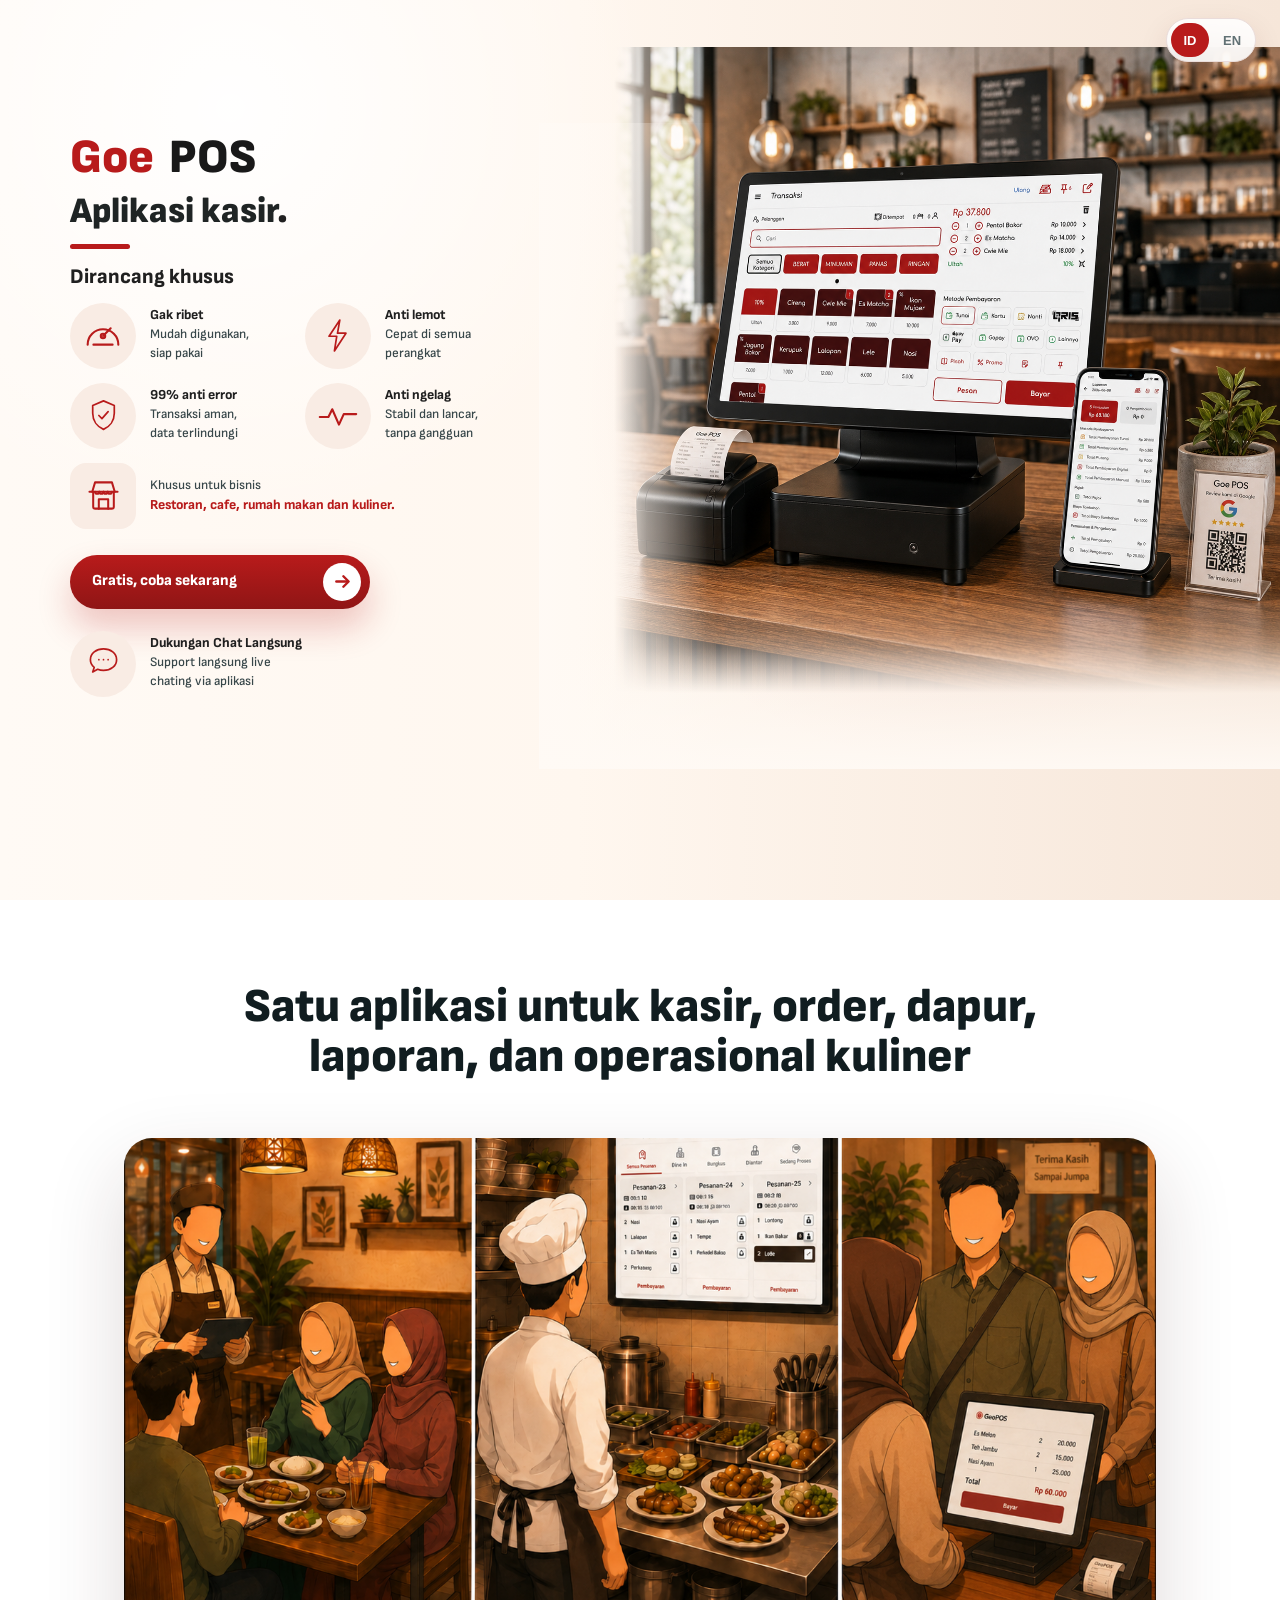
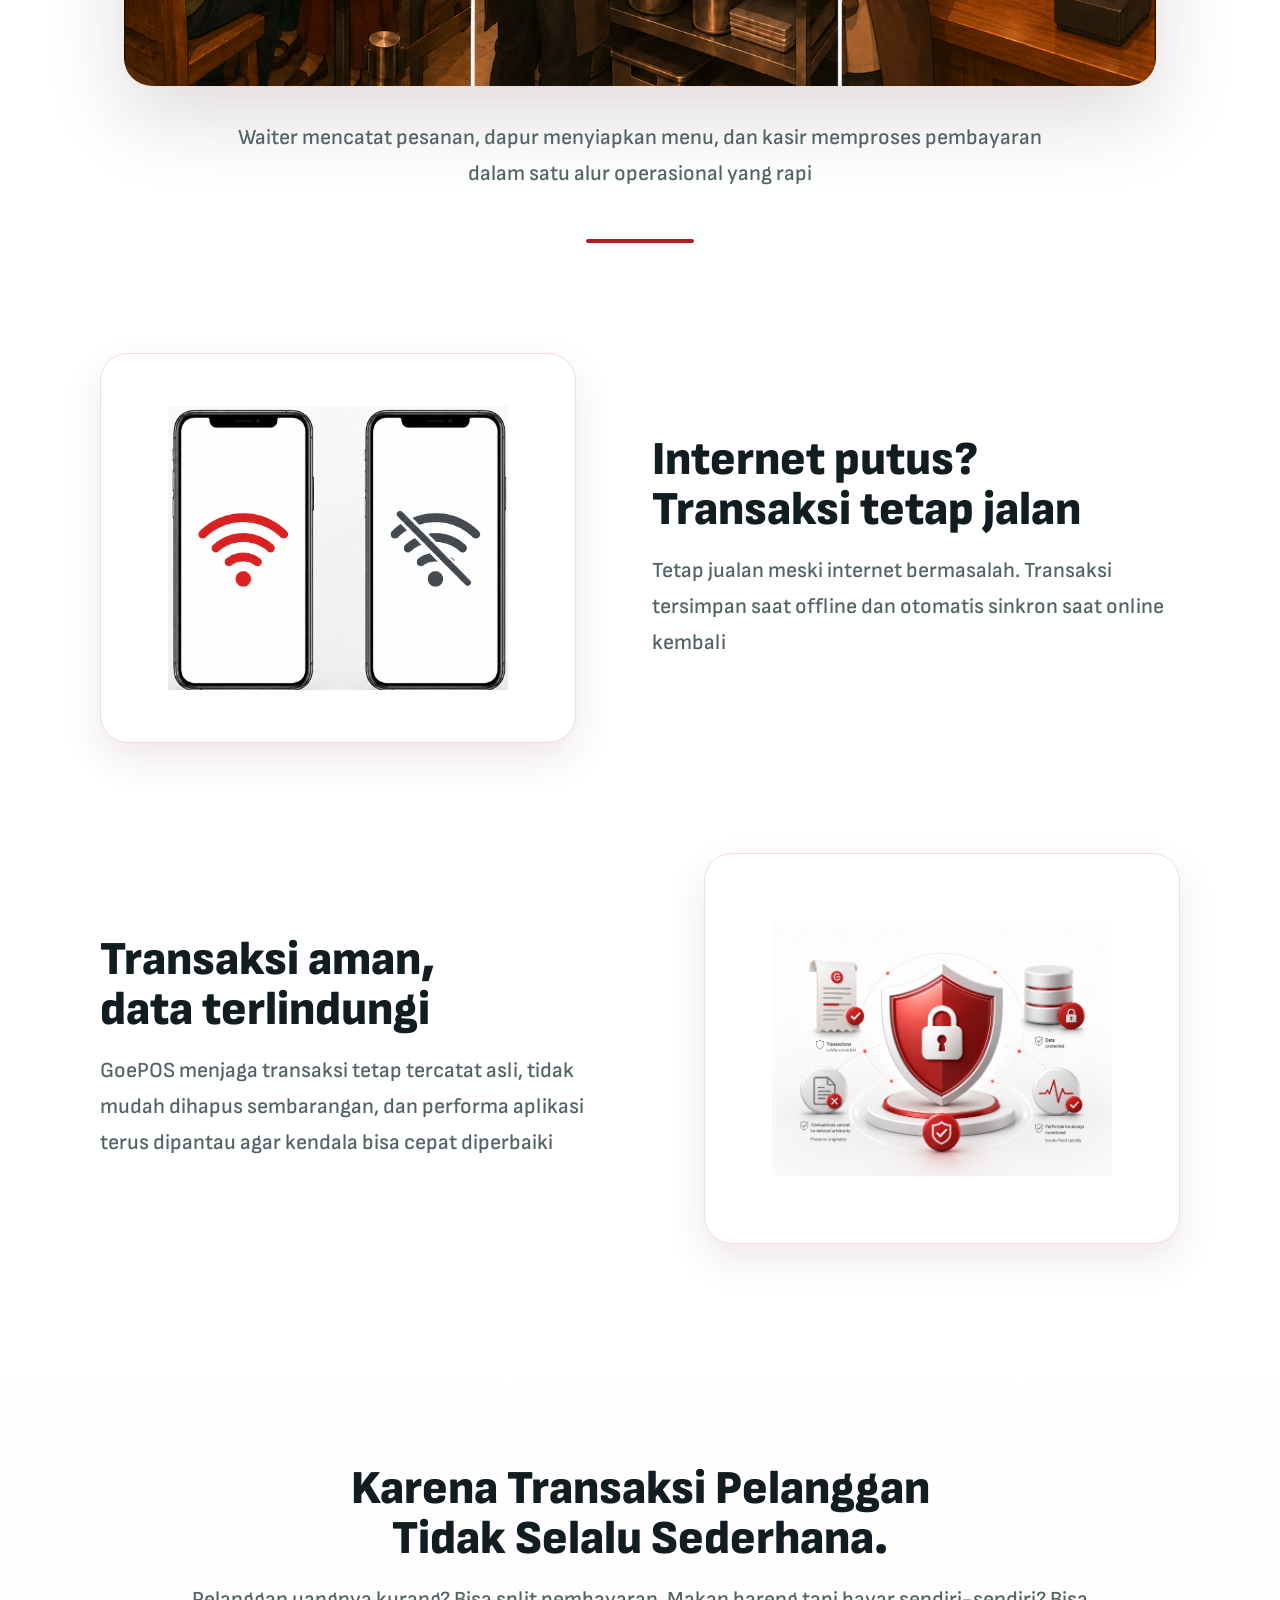
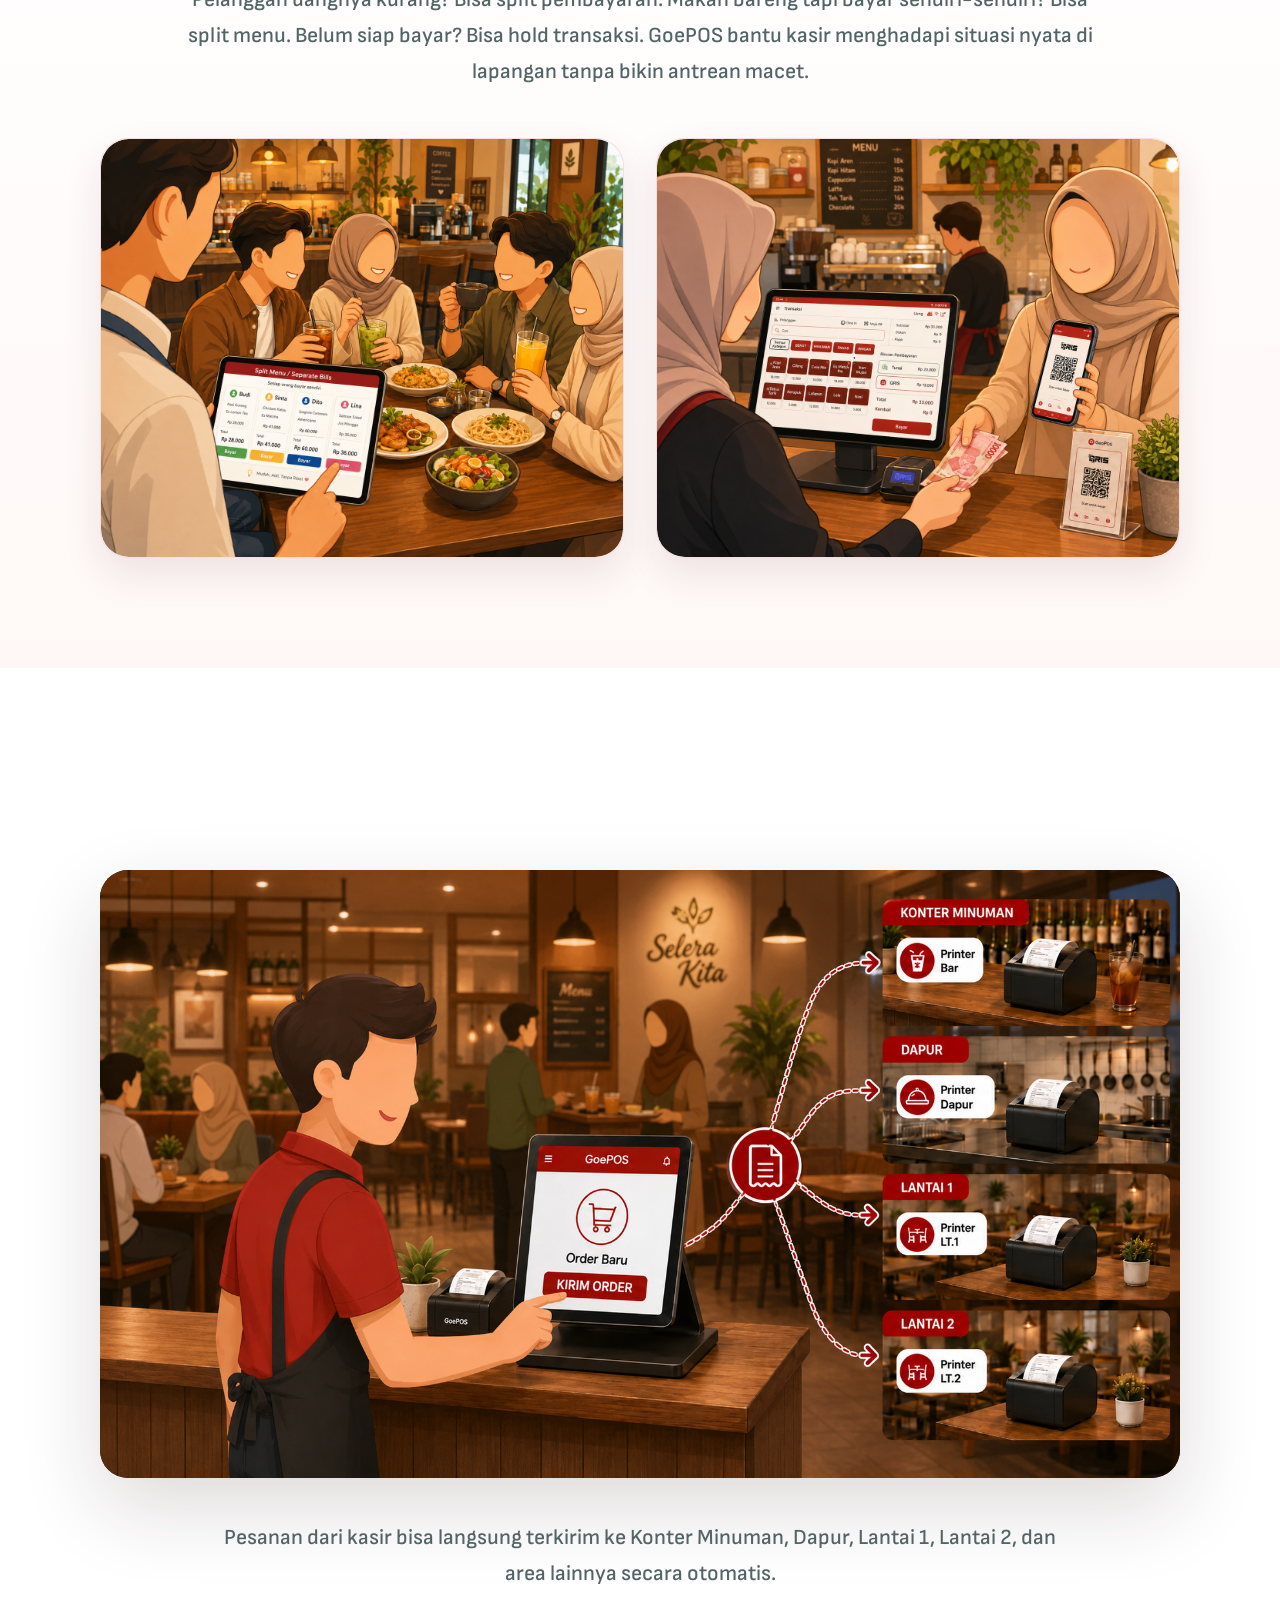
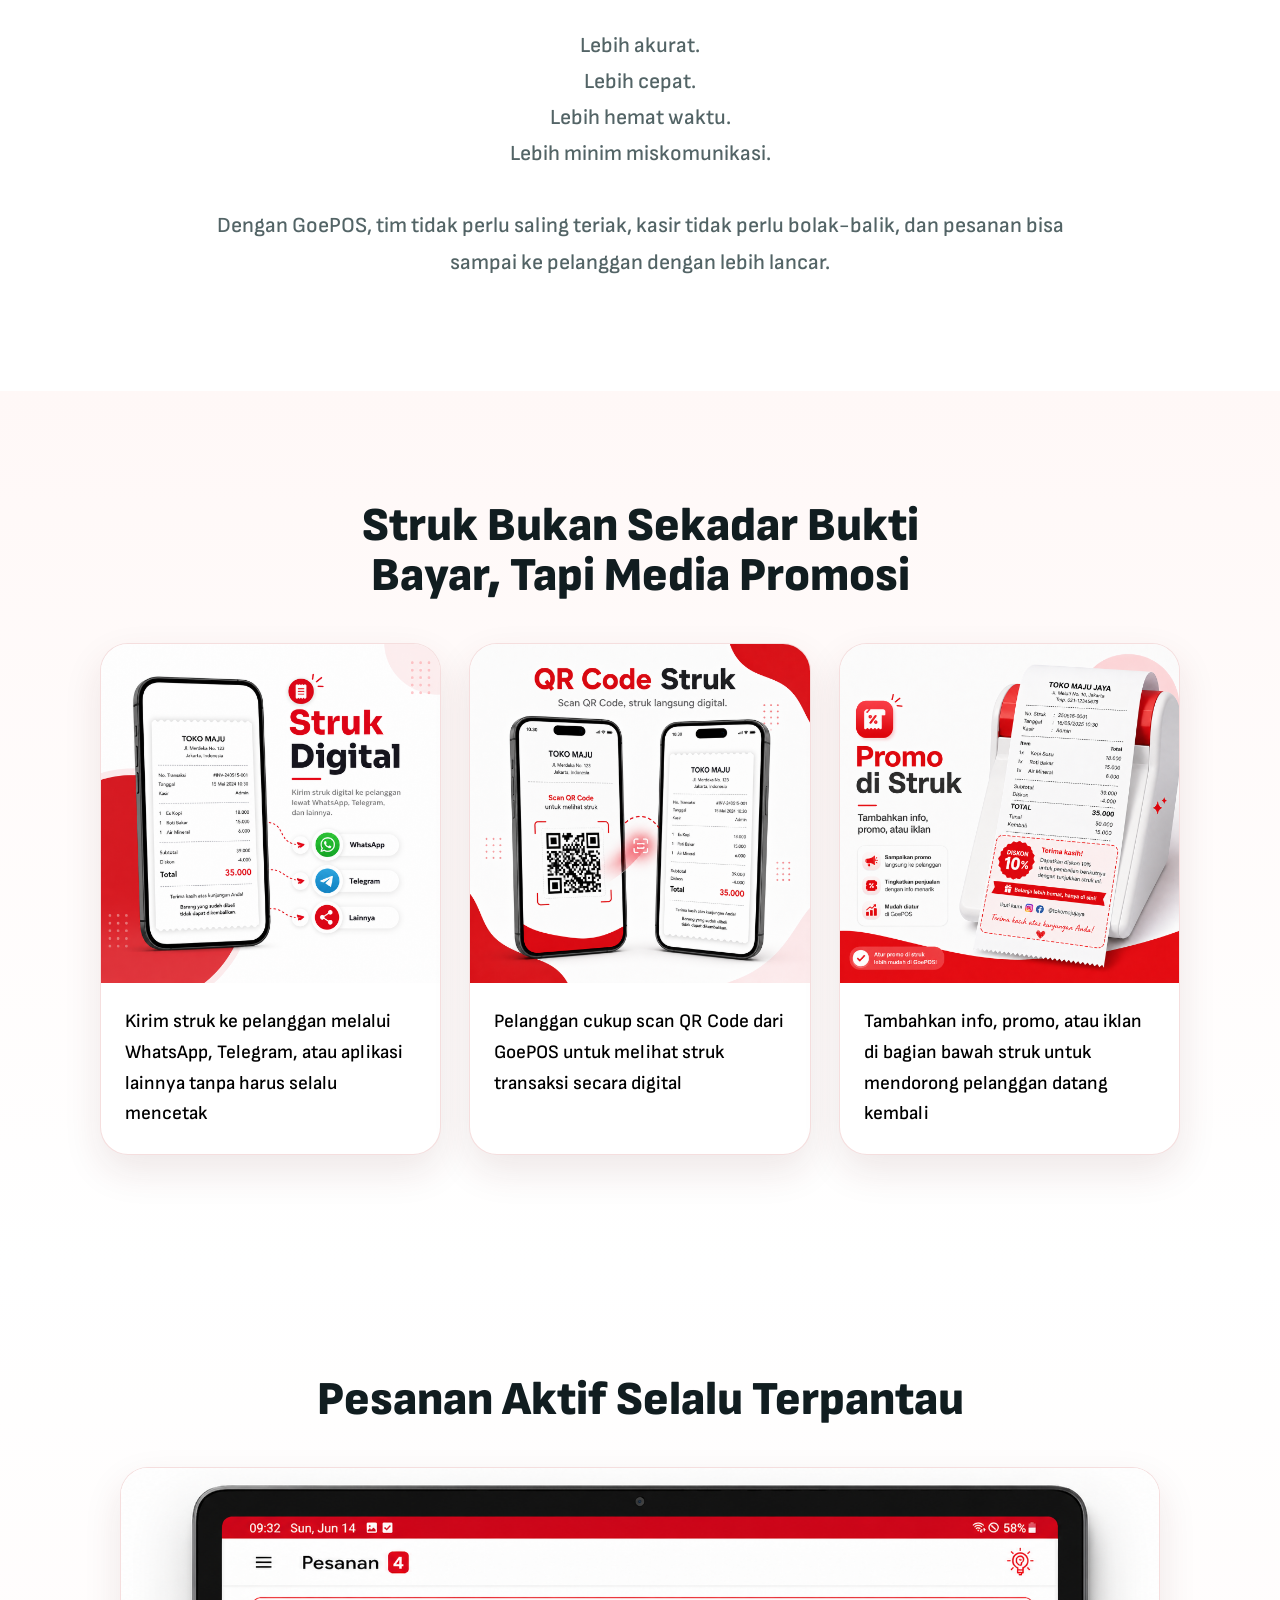
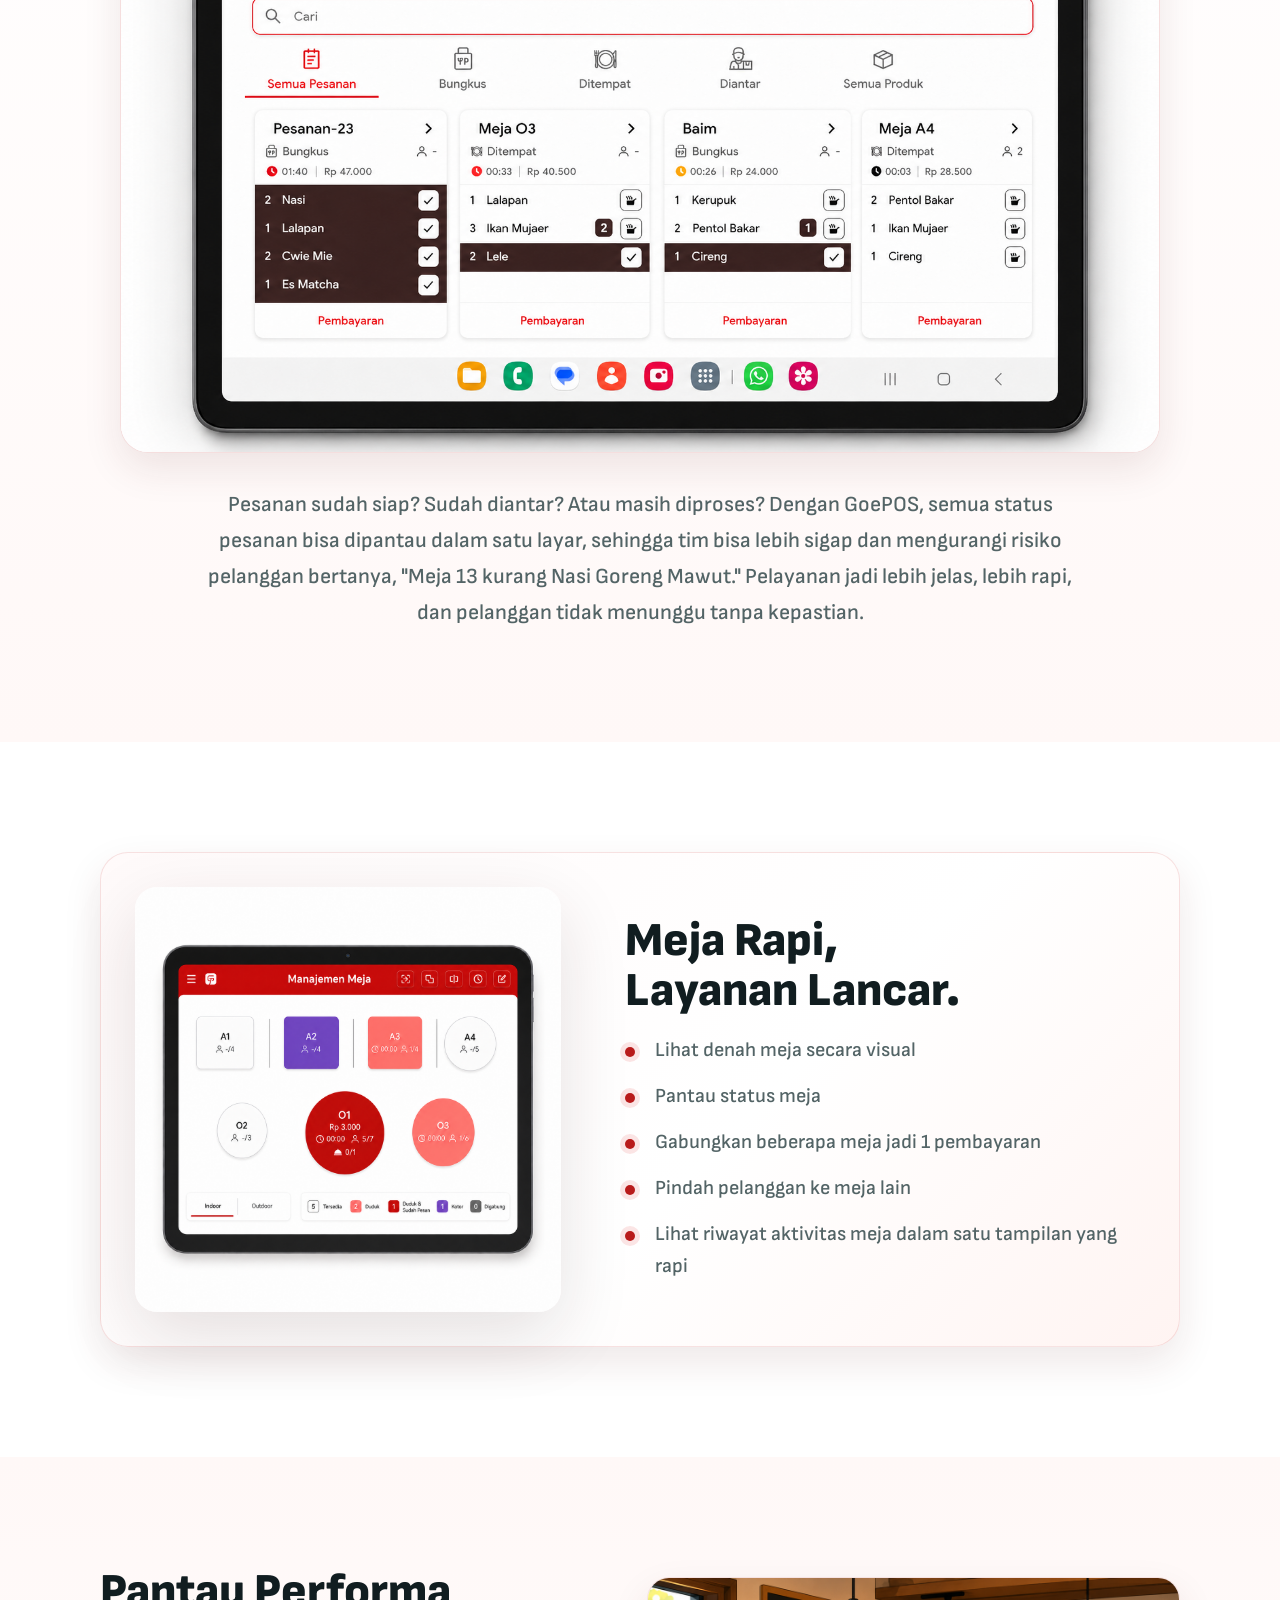
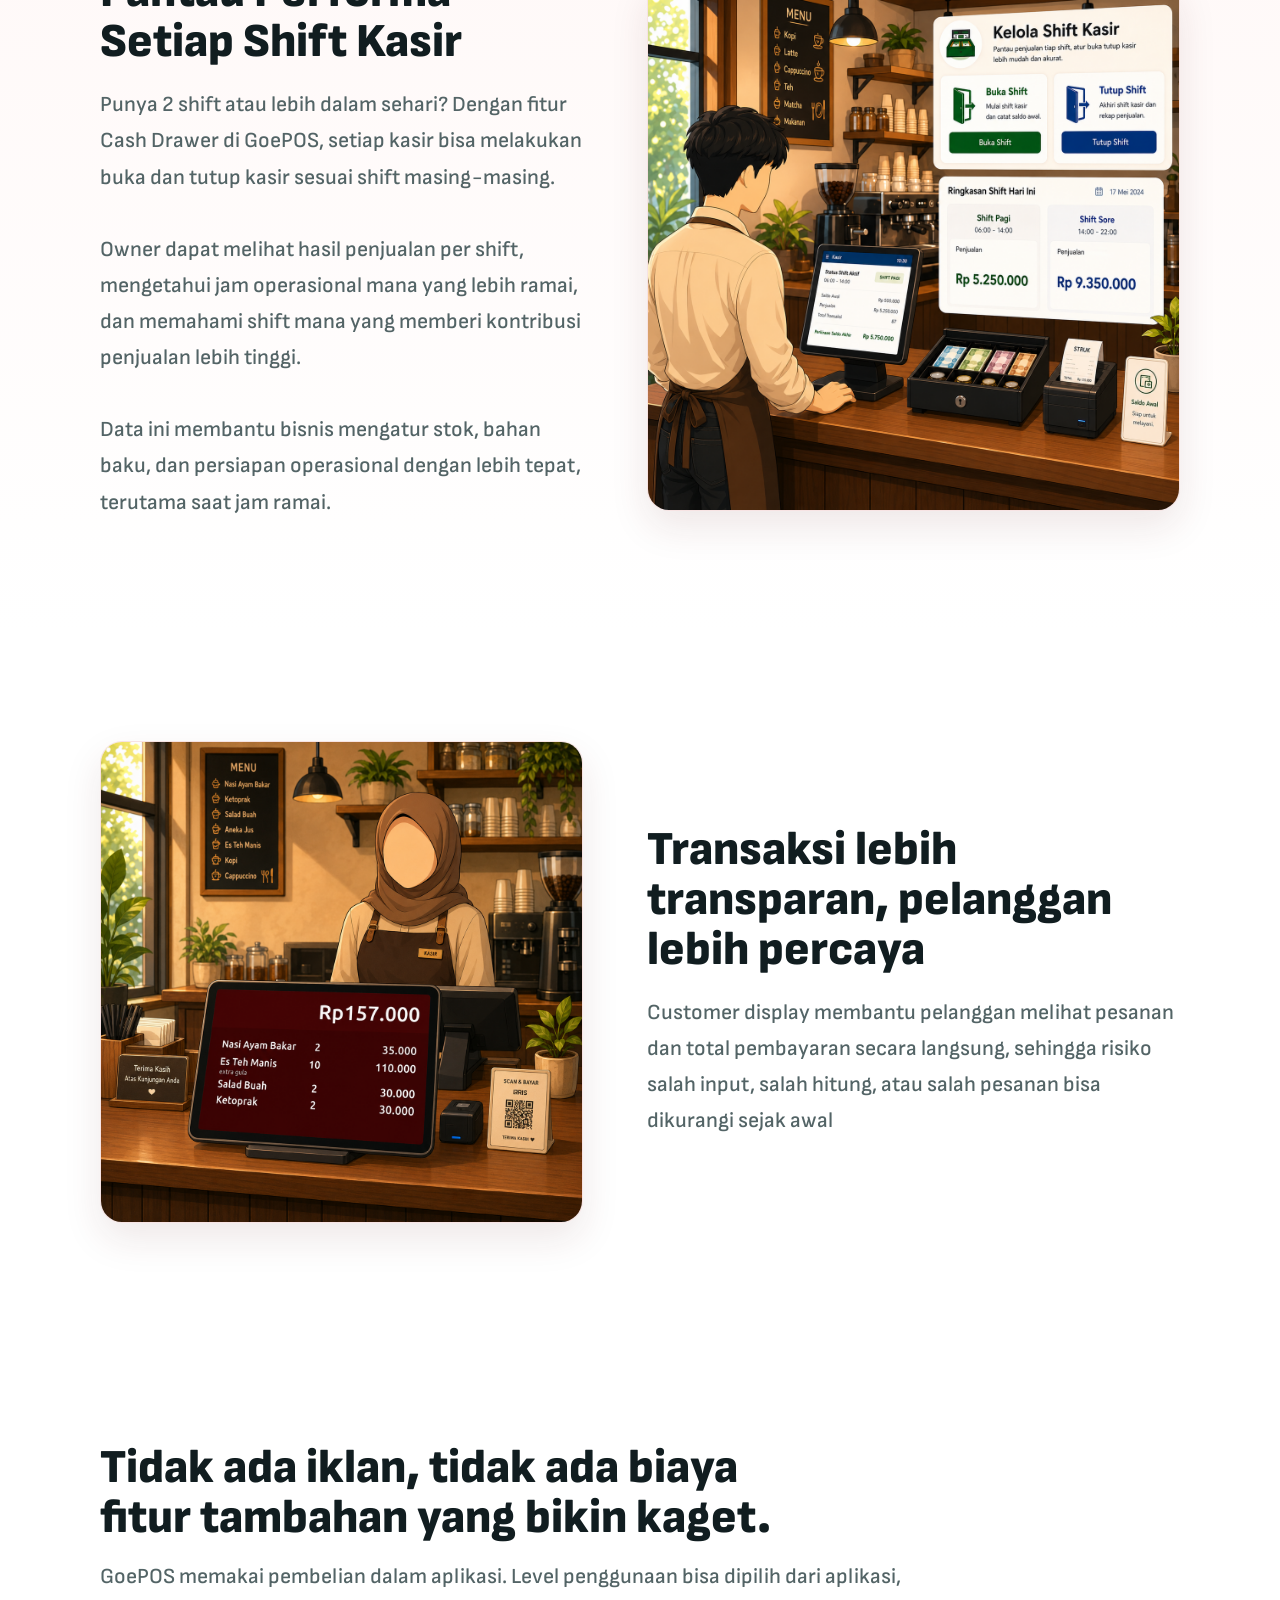
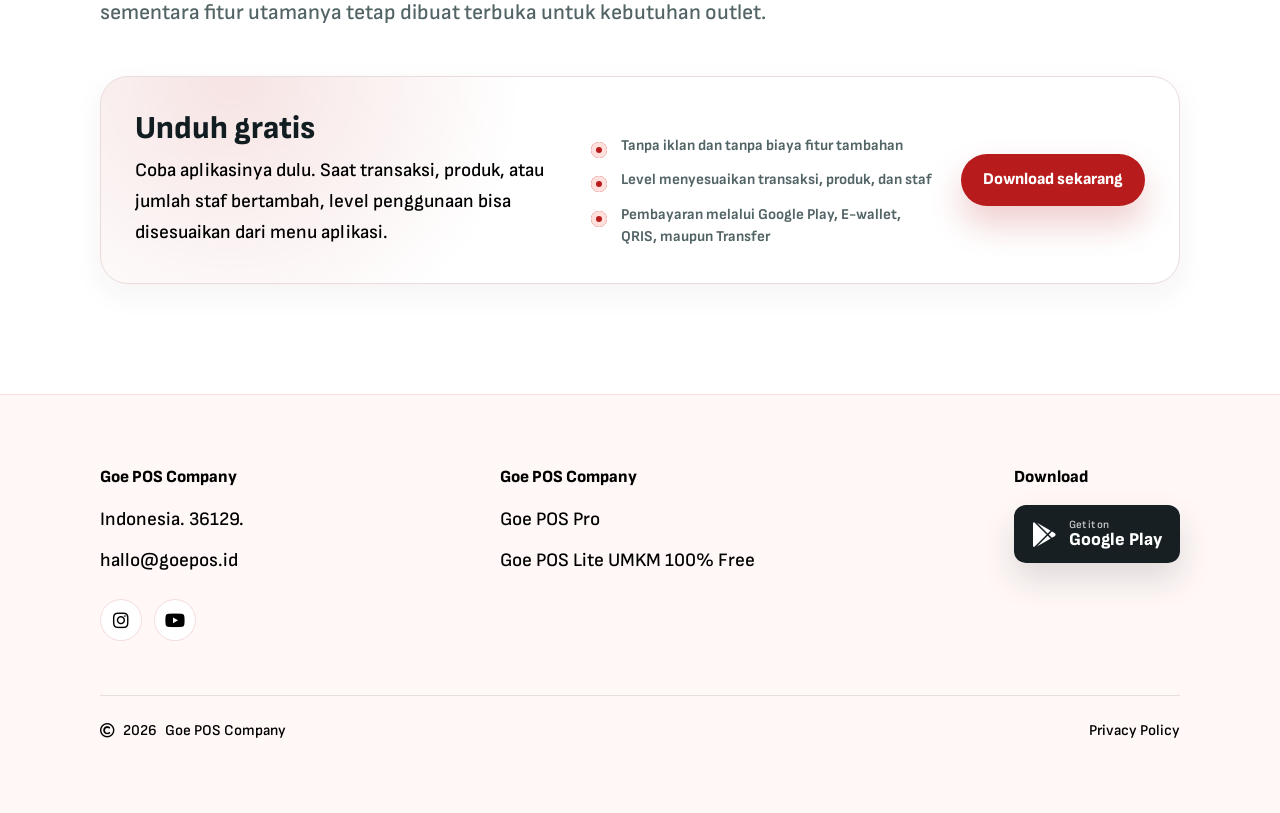
==== id.html @ 71267221 "revisi" ====
<!doctype html>
<html lang="id" data-lang="id">
<head>
  <meta charset="utf-8">
  <meta http-equiv="x-ua-compatible" content="ie=edge">
  <meta name="viewport" content="width=device-width, initial-scale=1">
  <title>GoePOS - Aplikasi Kasir Cloud untuk Bisnis Kuliner</title>
  <meta name="description" content="GoePOS adalah aplikasi kasir cloud untuk restoran, kafe, dan food truck. Bisa online dan offline, lengkap dengan pesanan lewat HP, KDS, stok, laporan, dan akses banyak pengguna.">
  <link rel="shortcut icon" type="image/x-icon" href="img/ic_goe.ico">
  <link rel="preconnect" href="https://fonts.googleapis.com">
  <link rel="preconnect" href="https://fonts.gstatic.com" crossorigin>
  <link href="https://fonts.googleapis.com/css2?family=Sofia+Sans:ital,wght@0,1..1000;1,1..1000&display=swap" rel="stylesheet">
  <link rel="stylesheet" href="css/fontawesome-all.min.css">
  <link rel="stylesheet" href="css/landing.css">
  <script async src="https://www.googletagmanager.com/gtag/js?id=AW-967997502"></script>
  <script>
    window.dataLayer = window.dataLayer || [];
    function gtag(){dataLayer.push(arguments);}
    gtag('js', new Date());
    gtag('config', 'AW-967997502');

    function gtag_report_conversion(url) {
      var callback = function () {
        if (typeof(url) !== 'undefined') {
          window.location = url;
        }
      };
      gtag('event', 'conversion', {
        'send_to': 'AW-967997502/fcBiCP_bhe8YEL7wyc0D',
        'event_callback': callback
      });
      return false;
    }
  </script>
</head>
<body>
  <div class="language-switch" aria-label="Pilihan bahasa">
    <button type="button" data-lang-option="id">ID</button>
    <button type="button" data-lang-option="en">EN</button>
  </div>

  <main id="home">
    <section class="goepos-hero">
      <div class="goepos-hero-container">
        <div class="goepos-hero-left reveal">
          <div class="goepos-hero-brand">
            <span class="goe">Goe</span>
            <span class="pos">POS</span>
          </div>

          <h1 class="goepos-hero-headline" data-i18n-html="heroHeadline">
            Aplikasi kasir<span class="dot">.</span>
          </h1>

          <div class="goepos-hero-line"></div>

          <h2 class="goepos-hero-title" data-i18n="heroDesignedTitle">Dirancang khusus</h2>

          <div class="goepos-hero-features">
            <div class="goepos-hero-feature">
              <div class="goepos-hero-icon">
                <svg viewBox="0 0 48 48" aria-hidden="true">
                  <path d="M8 33a16 16 0 1 1 32 0" />
                  <path d="M14 33h20" />
                  <path d="M24 24l8-8" />
                  <circle cx="24" cy="24" r="2.3" />
                </svg>
              </div>
              <div class="goepos-hero-feature-text">
                <h3 data-i18n="heroEasyTitle">Gak ribet</h3>
                <p data-i18n-html="heroEasyText">Mudah digunakan,<br>siap pakai</p>
              </div>
            </div>

            <div class="goepos-hero-feature">
              <div class="goepos-hero-icon">
                <svg viewBox="0 0 48 48" aria-hidden="true">
                  <path d="M27 4L13 25h10l-3 19 15-23H24z" />
                </svg>
              </div>
              <div class="goepos-hero-feature-text">
                <h3 data-i18n="heroFastTitle">Anti lemot</h3>
                <p data-i18n-html="heroFastText">Cepat di semua<br>perangkat</p>
              </div>
            </div>

            <div class="goepos-hero-feature">
              <div class="goepos-hero-icon">
                <svg viewBox="0 0 48 48" aria-hidden="true">
                  <path d="M24 5l14 6v10c0 9.5-5.8 17.4-14 21-8.2-3.6-14-11.5-14-21V11z" />
                  <path d="M18 24l4 4 8-9" />
                </svg>
              </div>
              <div class="goepos-hero-feature-text">
                <h3 data-i18n="heroSafeTitle">99% anti error</h3>
                <p data-i18n-html="heroSafeText">Transaksi aman,<br>data terlindungi</p>
              </div>
            </div>

            <div class="goepos-hero-feature">
              <div class="goepos-hero-icon">
                <svg viewBox="0 0 48 48" aria-hidden="true">
                  <path d="M5 25h9l4-8 7 16 5-11h13" />
                </svg>
              </div>
              <div class="goepos-hero-feature-text">
                <h3 data-i18n="heroStableTitle">Anti ngelag</h3>
                <p data-i18n-html="heroStableText">Stabil dan lancar,<br>tanpa gangguan</p>
              </div>
            </div>
          </div>

          <div class="goepos-hero-business">
            <div class="goepos-hero-business-icon">
              <svg viewBox="0 0 48 48" aria-hidden="true">
                <path d="M9 20h30" />
                <path d="M12 20l3-10h18l3 10" />
                <path d="M13 20v16a2 2 0 0 0 2 2h18a2 2 0 0 0 2-2V20" />
                <path d="M19 38V28h10v10" />
                <path d="M15 20c0 3 4.5 3 4.5 0" />
                <path d="M19.5 20c0 3 4.5 3 4.5 0" />
                <path d="M24 20c0 3 4.5 3 4.5 0" />
                <path d="M28.5 20c0 3 4.5 3 4.5 0" />
              </svg>
            </div>
            <div class="goepos-hero-business-text" data-i18n-html="heroBusinessText">
              Khusus untuk bisnis<br>
              <strong>Restoran, cafe, rumah makan dan kuliner.</strong>
            </div>
          </div>

          <a class="goepos-hero-cta" href="https://play.google.com/store/apps/details?id=com.pos.goe" target="_blank" rel="noopener" onclick="gtag_report_conversion('https://play.google.com/store/apps/details?id=com.pos.goe')">
            <span class="label" data-i18n="downloadPlay">Gratis, coba sekarang</span>
            <span class="arrow-circle" aria-hidden="true">
              <svg viewBox="0 0 24 24">
                <path d="M5 12h12" />
                <path d="M13 6l6 6-6 6" />
              </svg>
            </span>
          </a>

          <div class="goepos-hero-support">
            <div class="goepos-hero-support-icon">
              <svg viewBox="0 0 48 48" aria-hidden="true">
                <path d="M10 35l2-6c-3.2-2.6-5-6-5-10 0-8.2 7.6-14 17-14s17 5.8 17 14-7.6 14-17 14c-2.7 0-5.3-.5-7.6-1.5z" />
                <path d="M18 19h.01M24 19h.01M30 19h.01" />
              </svg>
            </div>
            <div class="goepos-hero-support-text">
              <h4 data-i18n="heroSupportTitle">Dukungan Chat Langsung</h4>
              <p data-i18n-html="heroSupportText">Support langsung live<br>chating via aplikasi</p>
            </div>
          </div>
        </div>

        <div class="goepos-hero-right reveal">
          <div class="goepos-devices-stage">
            <img
              id="heroDevicesImg"
              class="goepos-hero-devices-img"
              src="img/goepos-hero-cafe-devices.png"
              alt="Perangkat Goe POS"
            >
          </div>
        </div>
      </div>
    </section>

    <section class="post-hero-description">
      <div class="container">
        <div class="spotlight-heading reveal">
          <h2 data-i18n="spotlightTitle">Satu aplikasi untuk kasir, order, dapur, laporan, dan operasional kuliner</h2>
        </div>
        <div class="chrome-style-showcase reveal">
          <figure class="spotlight-hero-image">
            <img src="img/goepos-operations-showcase.png" alt="GoePOS untuk kasir, order meja, dapur, dan operasional kuliner">
          </figure>
        </div>
        <p class="spotlight-description reveal" data-i18n="spotlightDescription">Waiter mencatat pesanan, dapur menyiapkan menu, dan kasir memproses pembayaran dalam satu alur operasional yang rapi</p>
        <div class="section-transition-marker" aria-hidden="true"></div>
      </div>
    </section>

    <section class="section-pad spotlight-section">
      <div class="container">
        <div class="spotlight-offline-layout">
          <article class="spotlight-card spotlight-card-offline spotlight-media-card reveal">
            <img class="spotlight-card-visual" src="img/goepos-offline-online-showcase.png" alt="GoePOS tetap berjalan saat internet tidak stabil">
          </article>

          <div class="spotlight-offline-copy reveal">
            <h3 data-i18n="spotlightLensTitle">Internet putus? Transaksi tetap jalan</h3>
            <p data-i18n="spotlightLensText">Tetap jualan meski internet bermasalah. Transaksi tersimpan saat offline dan otomatis sinkron saat online kembali</p>
          </div>
        </div>

        <div class="spotlight-offline-layout spotlight-security-layout">
          <div class="spotlight-offline-copy reveal">
            <h3 data-i18n="spotlightSecurityTitle">Transaksi aman, data terlindungi</h3>
            <p data-i18n="spotlightSecurityText">GoePOS menjaga transaksi tetap tercatat asli, tidak mudah dihapus sembarangan, dan performa aplikasi terus dipantau agar kendala bisa cepat diperbaiki</p>
          </div>

          <article class="spotlight-card spotlight-media-card reveal">
            <img class="spotlight-card-visual" src="img/goepos-security-showcase.png" alt="Transaksi aman dan data terlindungi di GoePOS">
          </article>
        </div>
      </div>
    </section>

    <section class="section-pad flexible-transaction-section">
      <div class="container">
        <div class="flexible-transaction-heading reveal">
          <h2 data-i18n="flexibleTransactionTitle">Karena Transaksi Pelanggan Tidak Selalu Sederhana.</h2>
          <p data-i18n="flexibleTransactionText">Pelanggan uangnya kurang? Bisa split pembayaran. Makan bareng tapi bayar sendiri-sendiri? Bisa split menu. Belum siap bayar? Bisa hold transaksi. GoePOS bantu kasir menghadapi situasi nyata di lapangan tanpa bikin antrean macet.</p>
        </div>

        <div class="flexible-transaction-grid">
          <article class="flexible-transaction-card reveal">
            <img src="img/goepos-split-bills-cafe.png" alt="Split menu dan separate bills di GoePOS">
          </article>
          <article class="flexible-transaction-card reveal">
            <img src="img/goepos-mixed-payment-cafe.png" alt="Pembayaran campuran tunai dan QRIS di GoePOS">
          </article>
        </div>
      </div>
    </section>

    <section class="section-pad team-routing-section">
      <div class="container">
        <div class="team-routing-heading reveal">
          <h2 data-i18n="teamRoutingTitle">Sekali Input, Semua Tim Langsung Bergerak</h2>
        </div>

        <figure class="team-routing-visual reveal">
          <img src="img/goepos-order-routing-teams.png" alt="Order GoePOS terkirim otomatis ke konter minuman, dapur, lantai 1, dan lantai 2">
        </figure>

        <div class="team-routing-description reveal" data-i18n-html="teamRoutingText">
          Pesanan dari kasir bisa langsung terkirim ke Konter Minuman, Dapur, Lantai 1, Lantai 2, dan area lainnya secara otomatis.<br><br>
          Lebih akurat.<br>
          Lebih cepat.<br>
          Lebih hemat waktu.<br>
          Lebih minim miskomunikasi.<br><br>
          Dengan GoePOS, tim tidak perlu saling teriak, kasir tidak perlu bolak-balik, dan pesanan bisa sampai ke pelanggan dengan lebih lancar.
        </div>
      </div>
    </section>

    <section class="section-pad receipt-promo-section">
      <div class="container">
        <div class="receipt-promo-heading reveal">
          <h2 data-i18n="receiptPromoTitle">Struk Bukan Sekadar Bukti Bayar, Tapi Media Promosi</h2>
        </div>

        <div class="receipt-promo-grid">
          <article class="receipt-promo-card reveal">
            <img src="img/goepos-receipt-digital-share.png" alt="Struk digital GoePOS bisa dikirim melalui WhatsApp, Telegram, dan aplikasi lainnya">
            <p data-i18n="receiptPromoShareText">Kirim struk ke pelanggan melalui WhatsApp, Telegram, atau aplikasi lainnya tanpa harus selalu mencetak</p>
          </article>
          <article class="receipt-promo-card reveal">
            <img src="img/goepos-receipt-qr-code.png" alt="QR Code struk digital GoePOS">
            <p data-i18n="receiptPromoQrText">Pelanggan cukup scan QR Code dari GoePOS untuk melihat struk transaksi secara digital</p>
          </article>
          <article class="receipt-promo-card reveal">
            <img src="img/goepos-receipt-promo.png" alt="Promo dan iklan di bagian bawah struk GoePOS">
            <p data-i18n="receiptPromoAdText">Tambahkan info, promo, atau iklan di bagian bawah struk untuk mendorong pelanggan datang kembali</p>
          </article>
        </div>
      </div>
    </section>

    <section class="section-pad active-orders-section">
      <div class="container">
        <div class="active-orders-heading reveal">
          <h2 data-i18n="activeOrdersTitle">Pesanan Aktif Selalu Terpantau</h2>
        </div>

        <div class="active-orders-grid">
          <article class="active-orders-card reveal">
            <img src="img/goepos-active-orders-board.png" alt="Daftar pesanan aktif GoePOS dengan status item yang sedang diproses">
          </article>
        </div>

        <p class="active-orders-description reveal" data-i18n="activeOrdersText">Pesanan sudah siap? Sudah diantar? Atau masih diproses? Dengan GoePOS, semua status pesanan bisa dipantau dalam satu layar, sehingga tim bisa lebih sigap dan mengurangi risiko pelanggan bertanya, “Meja 13 kurang Nasi Goreng Mawut.” Pelayanan jadi lebih jelas, lebih rapi, dan pelanggan tidak menunggu tanpa kepastian.</p>
      </div>
    </section>

    <section class="section-pad table-management-section">
      <div class="container">
        <article class="table-management-card reveal">
          <figure class="table-management-media">
            <img src="img/goepos-table-management-showcase.png" alt="Tampilan manajemen meja GoePOS">
          </figure>
          <div class="table-management-copy">
            <h2 data-i18n="tableManagementTitle">Meja Rapi, Layanan Lancar.</h2>
            <ul class="table-management-list">
              <li data-i18n="tableManagementPoint1">Lihat denah meja secara visual</li>
              <li data-i18n="tableManagementPoint2">Pantau status meja</li>
              <li data-i18n="tableManagementPoint3">Gabungkan beberapa meja jadi 1 pembayaran</li>
              <li data-i18n="tableManagementPoint4">Pindahkan pelanggan ke meja lain</li>
              <li data-i18n="tableManagementPoint5">Lihat riwayat aktivitas meja dalam satu tampilan yang rapi</li>
            </ul>
          </div>
        </article>
      </div>
    </section>

    <section class="section-pad cashier-shift-section">
      <div class="container">
        <article class="cashier-shift-card reveal">
          <div class="cashier-shift-copy">
            <h2 data-i18n="cashierShiftTitle">Pantau Performa Setiap Shift Kasir</h2>
            <p data-i18n-html="cashierShiftText">Punya 2 shift atau lebih dalam sehari? Dengan fitur Cash Drawer di GoePOS, setiap kasir bisa melakukan buka dan tutup kasir sesuai shift masing-masing.<br><br>Owner dapat melihat hasil penjualan per shift, mengetahui jam operasional mana yang lebih ramai, dan memahami shift mana yang memberi kontribusi penjualan lebih tinggi.<br><br>Data ini membantu bisnis mengatur stok, bahan baku, dan persiapan operasional dengan lebih tepat, terutama saat jam ramai.</p>
          </div>
          <figure class="cashier-shift-media">
            <img src="img/goepos-cash-drawer-shift.png" alt="Ilustrasi fitur Cash Drawer GoePOS untuk memantau performa shift kasir">
          </figure>
        </article>
      </div>
    </section>

    <section class="section-pad customer-display-section">
      <div class="container">
        <article class="cashier-shift-card customer-display-card reveal">
          <figure class="cashier-shift-media">
            <img src="img/goepos-customer-display.png" alt="Customer display GoePOS menampilkan pesanan dan total pembayaran kepada pelanggan">
          </figure>
          <div class="cashier-shift-copy">
            <h2 data-i18n="customerDisplayTitle">Transaksi lebih transparan, pelanggan lebih percaya</h2>
            <p data-i18n="customerDisplayText">Customer display membantu pelanggan melihat pesanan dan total pembayaran secara langsung, sehingga risiko salah input, salah hitung, atau salah pesanan bisa dikurangi sejak awal</p>
          </div>
        </article>
      </div>
    </section>

    <section id="harga" class="section-pad pricing-section">
      <div class="container">
        <div class="section-heading reveal">
          <h2 data-i18n="pricingTitle">Tidak ada iklan, tidak ada biaya fitur tambahan yang bikin kaget.</h2>
          <p data-i18n="pricingText">GoePOS memakai pembelian dalam aplikasi. Level penggunaan bisa dipilih dari aplikasi, sementara fitur utamanya tetap dibuat terbuka untuk kebutuhan outlet.</p>
        </div>
        <div class="pricing-card reveal">
          <div>
            <h3 data-i18n="priceTitle">Unduh gratis</h3>
            <p data-i18n="pricingCardText">Coba aplikasinya dulu. Saat transaksi, produk, atau jumlah staf bertambah, level penggunaan bisa disesuaikan dari menu aplikasi.</p>
          </div>
          <ul class="check-list">
            <li data-i18n="pricingPoint1">Tanpa iklan dan tanpa biaya fitur tambahan</li>
            <li data-i18n="pricingPoint2">Level menyesuaikan transaksi, produk, dan staf</li>
            <li data-i18n="pricingPoint3">Pembayaran melalui Google Play</li>
          </ul>
          <a class="btn btn-primary" href="https://play.google.com/store/apps/details?id=com.pos.goe" target="_blank" rel="noopener" onclick="gtag_report_conversion('https://play.google.com/store/apps/details?id=com.pos.goe')">
            <span data-i18n="pricingCta">Download sekarang</span>
          </a>
        </div>
      </div>
    </section>

  </main>

  <footer class="site-footer">
    <div class="container footer-grid">
      <section class="footer-column">
        <h2>Goe POS Company</h2>
        <div class="footer-links">
          <span>Indonesia. 36129.</span>
          <a href="mailto:hallo@goepos.id">hallo@goepos.id</a>
        </div>
        <div class="footer-social" aria-label="Goe POS social media">
          <a href="https://www.instagram.com/goe_pos" target="_blank" rel="noopener" aria-label="Goe POS Instagram">
            <i class="fab fa-instagram" aria-hidden="true"></i>
          </a>
          <a href="https://www.youtube.com/@goeposrestaurantandcafe" target="_blank" rel="noopener" aria-label="Goe POS YouTube">
            <i class="fab fa-youtube" aria-hidden="true"></i>
          </a>
        </div>
      </section>

      <section class="footer-column">
        <h2>Goe POS Company</h2>
        <div class="footer-links">
          <a href="https://play.google.com/store/apps/details?id=com.pos.goe" target="_blank" rel="noopener">Goe POS Pro</a>
          <a href="https://play.google.com/store/apps/details?id=com.pos.goe.free" target="_blank" rel="noopener">Goe POS Lite UMKM 100% Free</a>
        </div>
      </section>

      <section class="footer-column footer-download">
        <h2>Download</h2>
        <a class="footer-play-badge" href="https://play.google.com/store/apps/details?id=com.pos.goe" target="_blank" rel="noopener" aria-label="Download Goe POS on Google Play">
          <i class="fab fa-google-play" aria-hidden="true"></i>
          <span>
            <small>Get it on</small>
            Google Play
          </span>
        </a>
      </section>
    </div>
    <div class="container footer-bottom">
      <div class="footer-copyright">
        <i class="far fa-copyright" aria-hidden="true"></i>
        <span>2026</span>
        <span>Goe POS Company</span>
      </div>
      <a href="https://goepos.id/privacypolicy" target="_blank" rel="noopener">Privacy Policy</a>
    </div>
  </footer>

  <script src="js/landing.js"></script>
</body>
</html>
---- css/landing.css ----
:root {
  --ink: #172326;
  --muted: #617174;
  --line: #eadcda;
  --soft: #fff7f6;
  --soft-blue: #eef6ff;
  --primary: #B81B1B;
  --primary-dark: #8F1515;
  --primary-soft: #fff0ee;
  --blue: #3a86ff;
  --yellow: #f6bd36;
  --coral: #ff7058;
  --white: #ffffff;
  --shadow: 0 24px 70px rgba(88, 31, 28, 0.14);
  --shadow-soft: 0 16px 38px rgba(88, 31, 28, 0.1);
}

* {
  box-sizing: border-box;
}

html {
  scroll-behavior: smooth;
}

body {
  margin: 0;
  font-family: "Sofia Sans", Arial, sans-serif;
  color: var(--ink);
  background: var(--white);
}

body.nav-open {
  overflow: hidden;
}

img {
  max-width: 100%;
  display: block;
}

a {
  color: inherit;
  text-decoration: none;
}

p,
h1,
h2,
h3 {
  margin-top: 0;
}

p {
  color: var(--muted);
  line-height: 1.75;
}

.container {
  width: min(1080px, calc(100% - 72px));
  margin: 0 auto;
}

.section-pad {
  padding: 110px 0;
}

.site-header {
  position: fixed;
  z-index: 50;
  top: 18px;
  left: 50%;
  width: min(1080px, calc(100% - 48px));
  transform: translateX(-50%);
  display: flex;
  align-items: center;
  gap: 22px;
  padding: 12px 14px 12px 20px;
  border: 1px solid rgba(255, 255, 255, 0.72);
  border-radius: 26px;
  background: rgba(255, 255, 255, 0.72);
  box-shadow: 0 12px 36px rgba(88, 31, 28, 0.08);
  backdrop-filter: blur(18px);
  transition: box-shadow 0.25s ease, top 0.25s ease, background 0.25s ease;
}

.site-header.is-scrolled {
  top: 10px;
  background: rgba(255, 255, 255, 0.92);
  box-shadow: 0 14px 40px rgba(88, 31, 28, 0.12);
}

.brand,
.footer-brand {
  display: inline-flex;
  align-items: center;
}

.brand img {
  width: 78px;
}

.site-nav {
  display: flex;
  align-items: center;
  justify-content: center;
  gap: 8px;
  flex: 1;
}

.site-nav a {
  padding: 10px 13px;
  border-radius: 999px;
  color: #314245;
  font-size: 14px;
  font-weight: 700;
  transition: background 0.2s ease, color 0.2s ease;
}

.site-nav a:hover {
  background: var(--primary-soft);
  color: var(--primary-dark);
}

.header-cta {
  display: inline-flex;
  align-items: center;
  justify-content: center;
  min-height: 44px;
  padding: 0 18px;
  border-radius: 999px;
  background: var(--ink);
  color: var(--white);
  font-size: 14px;
  font-weight: 800;
}

.language-switch {
  position: fixed;
  top: 18px;
  right: 24px;
  z-index: 100;
  display: inline-flex;
  align-items: center;
  gap: 4px;
  padding: 4px;
  border: 1px solid var(--line);
  border-radius: 999px;
  background: rgba(255, 255, 255, 0.88);
  box-shadow: 0 12px 30px rgba(88, 31, 28, 0.12);
  backdrop-filter: blur(16px);
}

.language-switch button {
  min-width: 38px;
  height: 34px;
  border: 0;
  border-radius: 999px;
  background: transparent;
  color: var(--muted);
  cursor: pointer;
  font-size: 13px;
  font-weight: 800;
}

.language-switch button.is-active {
  background: var(--primary);
  color: var(--white);
}

@media (max-width: 600px) {
  .language-switch {
    top: 12px;
    right: 12px;
  }

  .language-switch button {
    min-width: 34px;
    height: 32px;
    font-size: 12px;
  }
}

.nav-toggle {
  display: none;
  width: 44px;
  height: 44px;
  border: 0;
  border-radius: 999px;
  background: var(--soft);
  cursor: pointer;
}

.nav-toggle span {
  display: block;
  width: 18px;
  height: 2px;
  margin: 4px auto;
  border-radius: 999px;
  background: var(--ink);
}

.goepos-hero {
  --goepos-accent: #B81B1B;
  --goepos-accent-dark: #8F1515;
  --goepos-cream: #fbf4ea;
  --goepos-cream-2: #fffaf3;
  --goepos-ink: #1f2424;
  --goepos-muted: #66706d;
  --goepos-line: #eadfd2;
  position: relative;
  min-height: 100vh;
  overflow: hidden;
  display: flex;
  align-items: center;
  padding: 146px 0 74px;
  background:
    radial-gradient(circle at 92% 8%, rgba(184, 27, 27, 0.08), transparent 28%),
    radial-gradient(circle at 8% 22%, rgba(255, 220, 168, 0.48), transparent 28%),
    linear-gradient(135deg, var(--goepos-cream-2) 0%, var(--goepos-cream) 72%, #f6eadb 100%);
}

.goepos-hero::before {
  content: "";
  position: absolute;
  inset: 0;
  background-image:
    linear-gradient(rgba(184, 27, 27, 0.045) 1px, transparent 1px),
    linear-gradient(90deg, rgba(184, 27, 27, 0.045) 1px, transparent 1px);
  background-size: 64px 64px;
  mask-image: linear-gradient(90deg, transparent, #000 18%, #000 82%, transparent);
  pointer-events: none;
}

.goepos-hero__shell {
  position: relative;
  z-index: 1;
  width: min(1240px, calc(100% - 72px));
  margin: 0 auto;
  display: grid;
  grid-template-columns: minmax(0, 0.9fr) minmax(520px, 1.1fr);
  gap: 64px;
  align-items: center;
}

.goepos-hero__copy {
  max-width: 610px;
}

.goepos-hero__brand {
  display: inline-flex;
  align-items: center;
  margin-bottom: 18px;
  color: var(--goepos-ink);
  font-size: 17px;
  font-weight: 800;
  letter-spacing: 0;
}

.goepos-hero__brand span {
  color: var(--goepos-accent);
}

.goepos-hero__eyebrow {
  display: inline-flex;
  align-items: center;
  width: fit-content;
  margin: 0 0 18px;
  padding: 8px 13px;
  border: 1px solid rgba(184, 27, 27, 0.16);
  border-radius: 999px;
  background: rgba(184, 27, 27, 0.08);
  color: var(--goepos-accent);
  font-size: 13px;
  line-height: 1;
  font-weight: 800;
}

.goepos-hero h1 {
  max-width: 650px;
  margin: 0 0 24px;
  color: var(--goepos-ink);
  font-size: clamp(42px, 5.4vw, 68px);
  line-height: 1.04;
  font-weight: 800;
}

.goepos-hero__chips {
  display: flex;
  flex-wrap: wrap;
  gap: 12px;
  margin-bottom: 24px;
}

.goepos-hero__chips span {
  display: inline-flex;
  align-items: center;
  min-height: 42px;
  padding: 0 16px;
  border: 1px solid rgba(184, 27, 27, 0.16);
  border-radius: 999px;
  background: #ffffff;
  color: var(--goepos-accent-dark);
  box-shadow: 0 10px 24px rgba(91, 57, 38, 0.06);
  font-size: 15px;
  font-weight: 800;
}

.goepos-hero__chips span::before {
  content: "";
  width: 8px;
  height: 8px;
  margin-right: 9px;
  border-radius: 999px;
  background: var(--goepos-accent);
}

.goepos-hero__lead {
  max-width: 570px;
  margin: 0 0 28px;
  color: var(--goepos-muted);
  font-size: 18px;
  line-height: 1.75;
}

.goepos-hero__cta {
  display: inline-flex;
  align-items: center;
  justify-content: center;
  gap: 12px;
  min-height: 58px;
  margin-bottom: 24px;
  padding: 0 24px;
  border-radius: 999px;
  background: var(--goepos-accent);
  color: #fff;
  box-shadow: 0 18px 34px rgba(184, 27, 27, 0.22);
  font-size: 16px;
  font-weight: 800;
  transition: transform 0.2s ease, box-shadow 0.2s ease, background 0.2s ease;
}

.goepos-hero__cta:hover {
  transform: translateY(-2px);
  background: var(--goepos-accent-dark);
  box-shadow: 0 22px 42px rgba(184, 27, 27, 0.26);
}

.goepos-hero__support {
  display: grid;
  grid-template-columns: auto 1fr;
  gap: 14px;
  align-items: center;
  width: min(360px, 100%);
  padding: 14px;
  border: 1px solid rgba(184, 27, 27, 0.12);
  border-radius: 20px;
  background: rgba(255, 255, 255, 0.72);
  box-shadow: 0 16px 36px rgba(92, 57, 38, 0.08);
  backdrop-filter: blur(12px);
}

.goepos-hero__support > span {
  display: inline-flex;
  align-items: center;
  justify-content: center;
  width: 48px;
  height: 48px;
  border-radius: 16px;
  background: rgba(184, 27, 27, 0.1);
  color: var(--goepos-accent);
  font-size: 21px;
}

.goepos-hero__support strong {
  display: block;
  margin-bottom: 3px;
  color: var(--goepos-ink);
  font-size: 15px;
}

.goepos-hero__support p {
  margin: 0;
  color: var(--goepos-muted);
  font-size: 13px;
  line-height: 1.45;
}

.goepos-hero__visual {
  position: relative;
  min-height: 560px;
}

.goepos-dashboard {
  position: relative;
  overflow: hidden;
  border: 1px solid rgba(184, 27, 27, 0.12);
  border-radius: 30px;
  background: rgba(255, 253, 248, 0.92);
  box-shadow: 0 34px 80px rgba(91, 57, 38, 0.16);
}

.goepos-dashboard::before {
  content: "";
  position: absolute;
  inset: 0;
  background: radial-gradient(circle at 22% 0%, rgba(184, 27, 27, 0.08), transparent 26%);
  pointer-events: none;
}

.goepos-dashboard__topbar {
  position: relative;
  display: flex;
  align-items: center;
  justify-content: space-between;
  gap: 18px;
  padding: 20px 22px;
  border-bottom: 1px solid var(--goepos-line);
}

.goepos-dashboard__topbar span,
.goepos-dashboard__topbar small {
  display: block;
  color: var(--goepos-muted);
  font-size: 12px;
  font-weight: 700;
}

.goepos-dashboard__topbar strong {
  color: var(--goepos-ink);
  font-size: 18px;
}

.goepos-dashboard__status {
  display: inline-flex;
  align-items: center;
  gap: 8px;
  padding: 8px 12px;
  border-radius: 999px;
  background: rgba(21, 139, 83, 0.1);
  color: #24714d;
  font-size: 12px;
  font-weight: 800;
}

.goepos-dashboard__status span {
  width: 8px;
  height: 8px;
  border-radius: 999px;
  background: #2aaa69;
}

.goepos-dashboard__grid {
  position: relative;
  display: grid;
  grid-template-columns: 132px 1fr 190px;
  gap: 16px;
  padding: 18px;
}

.goepos-dashboard__sidebar {
  display: grid;
  align-content: start;
  gap: 10px;
}

.goepos-dashboard__sidebar span {
  display: flex;
  align-items: center;
  gap: 9px;
  min-height: 38px;
  padding: 0 12px;
  border-radius: 12px;
  color: var(--goepos-muted);
  font-size: 12px;
  font-weight: 800;
}

.goepos-dashboard__sidebar span.active {
  background: rgba(184, 27, 27, 0.1);
  color: var(--goepos-accent);
}

.goepos-dashboard__main {
  display: grid;
  gap: 14px;
}

.goepos-stat-row {
  display: grid;
  grid-template-columns: repeat(3, minmax(0, 1fr));
  gap: 10px;
}

.goepos-stat-row article,
.goepos-menu-grid article,
.goepos-checkout {
  border: 1px solid var(--goepos-line);
  border-radius: 18px;
  background: #fff;
}

.goepos-stat-row article {
  padding: 14px;
}

.goepos-stat-row small,
.goepos-menu-grid small,
.goepos-checkout__item span,
.goepos-checkout__total span {
  color: var(--goepos-muted);
  font-size: 11px;
  font-weight: 700;
}

.goepos-stat-row strong {
  display: block;
  margin-top: 7px;
  color: var(--goepos-ink);
  font-size: 18px;
}

.goepos-menu-grid {
  display: grid;
  grid-template-columns: repeat(3, minmax(0, 1fr));
  gap: 10px;
}

.goepos-menu-grid article {
  display: grid;
  gap: 9px;
  padding: 14px;
}

.goepos-menu-grid article > span {
  display: inline-flex;
  align-items: center;
  justify-content: center;
  width: 42px;
  height: 42px;
  border-radius: 14px;
  background: rgba(184, 27, 27, 0.09);
  color: var(--goepos-accent);
  font-size: 18px;
}

.goepos-menu-grid strong {
  color: var(--goepos-ink);
  font-size: 13px;
}

.goepos-table-row {
  display: grid;
  grid-template-columns: repeat(3, minmax(0, 1fr));
  gap: 10px;
}

.goepos-table-row span {
  display: grid;
  gap: 4px;
  padding: 12px;
  border-radius: 16px;
  background: #f8efe5;
  color: var(--goepos-muted);
  font-size: 11px;
  font-weight: 700;
}

.goepos-table-row strong {
  color: var(--goepos-ink);
  font-size: 13px;
}

.goepos-checkout {
  display: grid;
  align-content: start;
  gap: 14px;
  padding: 16px;
  box-shadow: 0 18px 40px rgba(91, 57, 38, 0.08);
}

.goepos-checkout__head,
.goepos-checkout__item,
.goepos-checkout__total {
  display: flex;
  align-items: center;
  justify-content: space-between;
  gap: 12px;
}

.goepos-checkout__head strong {
  color: var(--goepos-ink);
  font-size: 16px;
}

.goepos-checkout__head span {
  color: var(--goepos-accent);
  font-size: 12px;
  font-weight: 800;
}

.goepos-checkout__item strong {
  color: var(--goepos-ink);
  font-size: 12px;
}

.goepos-checkout__total {
  padding-top: 12px;
  border-top: 1px solid var(--goepos-line);
}

.goepos-checkout__total strong {
  color: var(--goepos-accent);
  font-size: 18px;
}

.goepos-checkout button {
  min-height: 42px;
  border: 0;
  border-radius: 12px;
  background: var(--goepos-accent);
  color: #fff;
  font: inherit;
  font-size: 13px;
  font-weight: 800;
}

.goepos-floating-card {
  position: absolute;
  left: -22px;
  bottom: 52px;
  display: grid;
  grid-template-columns: auto 1fr;
  gap: 12px;
  align-items: center;
  width: 230px;
  padding: 14px;
  border: 1px solid rgba(184, 27, 27, 0.12);
  border-radius: 18px;
  background: rgba(255, 255, 255, 0.9);
  box-shadow: 0 22px 50px rgba(91, 57, 38, 0.16);
}

.goepos-floating-card > span,
.goepos-floating-icon {
  display: inline-flex;
  align-items: center;
  justify-content: center;
  color: var(--goepos-accent);
  background: rgba(184, 27, 27, 0.1);
}

.goepos-floating-card > span {
  width: 42px;
  height: 42px;
  border-radius: 14px;
}

.goepos-floating-card strong {
  color: var(--goepos-ink);
  font-size: 14px;
}

.goepos-floating-card p {
  margin: 2px 0 0;
  color: var(--goepos-muted);
  font-size: 12px;
  line-height: 1.4;
}

.goepos-floating-icon {
  position: absolute;
  top: 42px;
  right: -12px;
  width: 82px;
  height: 82px;
  border-radius: 28px;
  box-shadow: 0 18px 40px rgba(91, 57, 38, 0.12);
}

.goepos-floating-icon svg {
  width: 48px;
  height: 48px;
}

.goepos-hero {
  --goepos-primary: #B81B1B;
  --goepos-primary-dark: #8F1515;
  --goepos-text: #202020;
  --goepos-soft: #f9ece4;
  --goepos-cream: #fffaf5;
  --goepos-container: 1480px;
  position: relative;
  min-height: 100vh;
  overflow: hidden;
  display: flex;
  align-items: center;
  color: var(--goepos-text);
  background:
    radial-gradient(circle at 74% 45%, rgba(184, 27, 27, 0.10), transparent 34%),
    radial-gradient(circle at 18% 12%, rgba(255, 255, 255, 0.95), transparent 32%),
    linear-gradient(90deg, #fffaf5 0%, #fff7ef 45%, #f6e6d9 100%);
}

.goepos-hero::before {
  content: none;
}

.goepos-hero-container {
  position: relative;
  z-index: 2;
  width: min(var(--goepos-container), 100%);
  margin: 0 auto;
  padding: 132px 78px 58px;
  display: grid;
  grid-template-columns: 0.92fr 1.18fr;
  align-items: center;
  gap: 20px;
}

.goepos-hero-left {
  max-width: 610px;
  padding-left: 14px;
}

.goepos-hero-brand {
  margin-bottom: 8px;
  color: var(--goepos-text);
  font-size: clamp(46px, 5vw, 72px);
  line-height: 0.95;
  font-weight: 850;
  letter-spacing: 0;
}

.goepos-hero-brand .goe {
  color: var(--goepos-primary);
}

.goepos-hero-brand .pos {
  color: #191919;
  margin-left: 6px;
}

.goepos-hero-headline {
  margin: 0 0 28px;
  color: var(--goepos-text);
  font-size: clamp(32px, 3.5vw, 52px);
  line-height: 1.05;
  letter-spacing: 0;
  font-weight: 830;
}

.goepos-hero-headline .dot {
  color: var(--goepos-primary);
}

.goepos-hero-line {
  width: 68px;
  height: 7px;
  margin-bottom: 30px;
  border-radius: 999px;
  background: var(--goepos-primary);
}

.goepos-hero-title {
  margin: 0 0 20px;
  color: var(--goepos-text);
  font-size: clamp(25px, 2.2vw, 34px);
  line-height: 1.15;
  letter-spacing: 0;
  font-weight: 820;
}

.goepos-hero-features {
  display: grid;
  grid-template-columns: 1fr 1fr;
  gap: 18px;
  margin-bottom: 24px;
}

.goepos-hero-feature {
  display: grid;
  grid-template-columns: 84px 1fr;
  align-items: center;
  gap: 18px;
  min-height: 112px;
  padding: 8px 6px 8px 0;
}

.goepos-hero-icon,
.goepos-hero-support-icon {
  width: 72px;
  height: 72px;
  border-radius: 50%;
  background: var(--goepos-soft);
  color: var(--goepos-primary);
  display: flex;
  align-items: center;
  justify-content: center;
  flex-shrink: 0;
}

.goepos-hero-icon svg,
.goepos-hero-support-icon svg {
  width: 39px;
  height: 39px;
  stroke: currentColor;
  fill: none;
  stroke-width: 2.2;
  stroke-linecap: round;
  stroke-linejoin: round;
}

.goepos-hero-feature-text h3 {
  margin: 0 0 6px;
  color: var(--goepos-text);
  font-size: clamp(19px, 1.7vw, 23px);
  line-height: 1.08;
  letter-spacing: 0;
  font-weight: 820;
}

.goepos-hero-feature-text p {
  margin: 0;
  color: #2d2d2d;
  font-size: clamp(15px, 1.15vw, 17px);
  line-height: 1.42;
}

.goepos-hero-business {
  display: grid;
  grid-template-columns: 84px 1fr;
  align-items: center;
  gap: 18px;
  padding: 10px 6px 10px 0;
  margin-bottom: 24px;
}

.goepos-hero-business-icon {
  width: 72px;
  height: 72px;
  border-radius: 18px;
  background: var(--goepos-soft);
  color: var(--goepos-primary);
  display: flex;
  align-items: center;
  justify-content: center;
  flex-shrink: 0;
}

.goepos-hero-business-icon svg {
  width: 40px;
  height: 40px;
  stroke: currentColor;
  fill: none;
  stroke-width: 2.15;
  stroke-linecap: round;
  stroke-linejoin: round;
}

.goepos-hero-business-text {
  color: #202020;
  font-size: clamp(18px, 1.75vw, 24px);
  line-height: 1.32;
  letter-spacing: 0;
}

.goepos-hero-business-text strong {
  color: var(--goepos-primary);
  font-weight: 830;
}

.goepos-hero-cta {
  border: 0;
  cursor: pointer;
  display: inline-flex;
  align-items: center;
  justify-content: space-between;
  gap: 20px;
  min-width: 390px;
  padding: 14px 14px 14px 34px;
  border-radius: 999px;
  background: linear-gradient(180deg, #B81B1B 0%, var(--goepos-primary-dark) 100%);
  color: #fff;
  box-shadow: 0 18px 34px rgba(184, 27, 27, 0.24);
  transition: transform 0.25s ease, box-shadow 0.25s ease;
  text-decoration: none;
  margin-bottom: 24px;
}

.goepos-hero-cta:hover {
  transform: translateY(-2px);
  box-shadow: 0 24px 42px rgba(184, 27, 27, 0.30);
}

.goepos-hero-cta .label {
  color: #fff;
  font-size: clamp(20px, 1.8vw, 23px);
  font-weight: 820;
  letter-spacing: 0;
  white-space: nowrap;
}

.goepos-hero-cta .arrow-circle {
  width: 48px;
  height: 48px;
  border-radius: 50%;
  background: #fff;
  color: var(--goepos-primary);
  display: flex;
  align-items: center;
  justify-content: center;
  flex-shrink: 0;
}

.goepos-hero-cta .arrow-circle svg {
  width: 21px;
  height: 21px;
  stroke: currentColor;
  fill: none;
  stroke-width: 2.8;
  stroke-linecap: round;
  stroke-linejoin: round;
}

.goepos-hero-support {
  display: grid;
  grid-template-columns: 84px 1fr;
  align-items: center;
  gap: 18px;
}

.goepos-hero-support-text h4 {
  margin: 0 0 6px;
  color: var(--goepos-text);
  font-size: 18px;
  line-height: 1.1;
  font-weight: 820;
  letter-spacing: 0;
}

.goepos-hero-support-text p {
  margin: 0;
  color: #2d2d2d;
  font-size: 16px;
  line-height: 1.42;
}

.goepos-hero-right {
  position: relative;
  min-height: 760px;
  display: flex;
  align-items: center;
  justify-content: flex-end;
  overflow: visible;
}

.goepos-devices-stage {
  position: relative;
  width: 100%;
  min-height: 760px;
  display: flex;
  align-items: center;
  justify-content: flex-end;
}

.goepos-hero-devices-img {
  width: min(990px, 108%);
  max-width: 990px;
  object-fit: contain;
  opacity: 1;
  transform: translateX(56px);
  filter: drop-shadow(0 32px 48px rgba(0, 0, 0, 0.22));
  transition: transform 0.25s ease;
  pointer-events: none;
}

.hero {
  position: relative;
  min-height: 100vh;
  display: flex;
  align-items: center;
  overflow: hidden;
  padding: 150px 0 54px;
}

.hero-bg {
  position: absolute;
  inset: 0;
  background:
    linear-gradient(90deg, rgba(255, 255, 255, 0.98) 0%, rgba(255, 255, 255, 0.9) 34%, rgba(255, 255, 255, 0.1) 62%),
    radial-gradient(circle at 78% 12%, rgba(255, 235, 194, 0.88) 0 2%, transparent 4%),
    radial-gradient(circle at 90% 8%, rgba(255, 235, 194, 0.9) 0 1.6%, transparent 3.4%),
    radial-gradient(circle at 64% 20%, rgba(255, 235, 194, 0.86) 0 1.6%, transparent 3.2%),
    linear-gradient(135deg, #f8efe8 0%, #ead1bc 42%, #8f5b36 100%);
}

.hero-bg::before {
  content: "";
  position: absolute;
  inset: 0;
  background:
    repeating-linear-gradient(90deg, transparent 0 86px, rgba(61, 36, 19, 0.08) 88px 90px),
    linear-gradient(180deg, transparent 0 58%, rgba(133, 75, 34, 0.42) 58% 100%);
  filter: blur(10px);
  opacity: 0.7;
}

.hero-bg::after {
  content: "";
  position: absolute;
  inset: auto 0 0;
  height: 31%;
  background: linear-gradient(180deg, rgba(175, 104, 52, 0.12), rgba(162, 88, 39, 0.64));
}

.hero-grid {
  position: relative;
  display: grid;
  grid-template-columns: minmax(360px, 0.82fr) minmax(560px, 1.18fr);
  gap: 34px;
  align-items: center;
}

.hero-showcase {
  width: min(1380px, calc(100% - 92px));
}

.eyebrow {
  display: inline-flex;
  align-items: center;
  width: fit-content;
  margin-bottom: 18px;
  padding: 8px 14px;
  border-radius: 999px;
  background: var(--primary-soft);
  color: var(--primary-dark);
  font-size: 13px;
  font-weight: 800;
}

.hero-brand {
  margin-bottom: 2px;
  color: #20282b;
  font-size: clamp(46px, 5vw, 68px);
  line-height: 1;
  font-weight: 800;
}

.hero-brand span,
.hero-market strong {
  color: var(--primary);
}

.hero-title {
  margin-bottom: 26px;
  color: #20282b;
  font-size: clamp(34px, 3.8vw, 48px);
  line-height: 1.08;
  font-weight: 800;
}

.hero-rule {
  display: block;
  width: 74px;
  height: 7px;
  margin-bottom: 32px;
  border-radius: 999px;
  background: var(--primary);
}

.hero h2 {
  margin-bottom: 28px;
  color: #20282b;
  font-size: clamp(26px, 2.8vw, 34px);
  line-height: 1.14;
  font-weight: 800;
}

.hero-lead {
  max-width: 560px;
  margin: -12px 0 26px;
  color: #344042;
  font-size: 17px;
  line-height: 1.62;
  font-weight: 600;
}

.hero-benefits {
  display: grid;
  grid-template-columns: repeat(2, minmax(0, 1fr));
  gap: 24px 28px;
  margin-bottom: 28px;
}

.hero-benefits article,
.hero-market,
.hero-support {
  display: grid;
  grid-template-columns: auto 1fr;
  gap: 16px;
  align-items: center;
}

.hero-benefits article:nth-child(odd) {
  padding-right: 20px;
  border-right: 1px solid rgba(184, 27, 27, 0.14);
}

.hero-benefits span,
.hero-market span,
.hero-support span {
  display: inline-flex;
  align-items: center;
  justify-content: center;
  width: 78px;
  height: 78px;
  border-radius: 28px;
  background: rgba(184, 27, 27, 0.09);
  color: var(--primary);
  font-size: 34px;
}

.hero-benefits h3 {
  margin-bottom: 6px;
  color: #20282b;
  font-size: 24px;
  line-height: 1.12;
  font-weight: 800;
}

.hero-benefits p,
.hero-market p,
.hero-support p {
  margin: 0;
  color: #20282b;
  font-size: 17px;
  line-height: 1.35;
}

.hero-market {
  margin-bottom: 28px;
  padding-top: 24px;
  border-top: 1px solid rgba(184, 27, 27, 0.12);
}

.hero-market p {
  max-width: 420px;
  font-size: 23px;
  font-weight: 700;
}

.hero-market strong {
  font-weight: 800;
}

.hero-actions {
  display: flex;
  flex-wrap: wrap;
  gap: 14px;
  margin-bottom: 34px;
}

.btn {
  display: inline-flex;
  align-items: center;
  justify-content: center;
  gap: 10px;
  min-height: 52px;
  padding: 0 22px;
  border-radius: 999px;
  font-weight: 800;
  transition: transform 0.2s ease, box-shadow 0.2s ease, background 0.2s ease;
}

.btn:hover {
  transform: translateY(-2px);
}

.btn-primary {
  background: var(--primary);
  color: var(--white);
  box-shadow: 0 18px 34px rgba(184, 27, 27, 0.22);
}

.hero-actions .btn-primary {
  min-width: 360px;
  min-height: 72px;
  justify-content: space-between;
  padding: 0 22px 0 32px;
  background: linear-gradient(135deg, var(--primary), #8F1515);
  font-size: 24px;
}

.hero-actions .btn-primary i {
  width: 48px;
  height: 48px;
  display: inline-flex;
  align-items: center;
  justify-content: center;
  border-radius: 999px;
  background: var(--white);
  color: var(--primary);
}

.btn-secondary {
  background: var(--white);
  color: var(--ink);
  box-shadow: inset 0 0 0 1px var(--line);
}

.btn-light {
  background: var(--white);
  color: var(--primary-dark);
}

.hero-visual {
  min-height: 700px;
}

.hero-device-stage {
  position: relative;
  min-height: 700px;
}

.pos-terminal {
  position: absolute;
  z-index: 3;
  top: 52px;
  right: 28px;
  width: min(660px, 82%);
}

.terminal-screen {
  overflow: hidden;
  aspect-ratio: 16 / 9.8;
  padding: 18px;
  border: 22px solid #151a1b;
  border-bottom-width: 28px;
  border-radius: 24px;
  background: #f9fbfa;
  box-shadow: 0 32px 68px rgba(21, 26, 27, 0.34);
  transform: perspective(900px) rotateY(-4deg) rotateZ(-1.5deg);
}

.terminal-screen img {
  width: 100%;
  height: 100%;
  object-fit: cover;
  object-position: top;
  border-radius: 8px;
}

.terminal-neck {
  width: 110px;
  height: 116px;
  margin: -10px auto 0;
  background: linear-gradient(90deg, #111516, #313738 42%, #0d1011);
  box-shadow: 0 24px 34px rgba(0, 0, 0, 0.24);
}

.terminal-base {
  width: 420px;
  height: 138px;
  margin: -4px auto 0;
  border-radius: 12px 12px 26px 26px;
  background: linear-gradient(145deg, #0e1112, #272b2c 50%, #090b0c);
  box-shadow: 0 32px 48px rgba(0, 0, 0, 0.32);
}

.receipt-printer {
  position: absolute;
  z-index: 4;
  left: 18px;
  bottom: 104px;
  width: 260px;
  height: 152px;
  border-radius: 24px 24px 16px 16px;
  background: linear-gradient(145deg, #121617, #2b3031);
  box-shadow: 0 24px 46px rgba(0, 0, 0, 0.28);
}

.receipt-printer::after {
  content: "";
  position: absolute;
  left: 34px;
  right: 34px;
  bottom: 22px;
  height: 14px;
  border-radius: 999px;
  background: #0a0d0d;
}

.receipt-paper {
  position: absolute;
  left: 64px;
  bottom: 102px;
  display: grid;
  gap: 5px;
  width: 120px;
  min-height: 112px;
  padding: 12px;
  border-radius: 10px 10px 4px 4px;
  background: #fff;
  color: #252b2d;
  font-size: 9px;
  transform: rotate(5deg);
  box-shadow: 0 12px 20px rgba(0, 0, 0, 0.16);
}

.receipt-paper strong {
  color: var(--primary);
}

.mobile-stand {
  position: absolute;
  z-index: 5;
  right: 6px;
  bottom: 66px;
  width: 156px;
  padding: 9px;
  border-radius: 28px;
  background: #111516;
  box-shadow: 0 24px 40px rgba(0, 0, 0, 0.32);
}

.mobile-stand::after {
  content: "";
  position: absolute;
  left: -8px;
  right: -8px;
  bottom: -18px;
  height: 24px;
  border-radius: 8px;
  background: #171b1c;
}

.mobile-screen {
  overflow: hidden;
  aspect-ratio: 9 / 16;
  border-radius: 20px;
  background: #fff;
}

.mobile-screen img {
  width: 100%;
  height: 100%;
  object-fit: cover;
  object-position: top;
}

.hero-support span {
  width: 66px;
  height: 66px;
  border-radius: 22px;
  font-size: 28px;
}

.hero-support strong {
  display: block;
  color: #20282b;
  font-size: 19px;
}

.phone {
  position: absolute;
  overflow: hidden;
  border: 12px solid #1f2c2d;
  border-radius: 38px;
  background: #1f2c2d;
  box-shadow: 0 24px 52px rgba(18, 39, 38, 0.22);
}

.phone img {
  width: 100%;
  height: 100%;
  object-fit: cover;
  border-radius: 26px;
}

.phone-front {
  z-index: 3;
  top: 68px;
  left: 50%;
  width: 270px;
  height: 520px;
  transform: translateX(-50%) rotate(2deg);
}

.phone-back {
  z-index: 2;
  top: 112px;
  left: 42px;
  width: 220px;
  height: 430px;
  transform: rotate(-8deg);
  opacity: 0.92;
}

.dashboard-card {
  position: absolute;
  z-index: 4;
  width: 220px;
  padding: 18px;
  border: 1px solid rgba(221, 233, 230, 0.78);
  border-radius: 24px;
  background: rgba(255, 255, 255, 0.9);
  box-shadow: var(--shadow-soft);
  backdrop-filter: blur(12px);
}

.dashboard-card span,
.dashboard-card small {
  display: block;
  color: var(--muted);
  font-size: 13px;
}

.dashboard-card strong {
  display: block;
  margin: 6px 0;
  color: var(--ink);
  font-size: 22px;
}

.sales-card {
  right: 10px;
  top: 126px;
}

.status-card {
  left: 18px;
  bottom: 84px;
}

.section-heading {
  max-width: 760px;
  margin-bottom: 44px;
}

.section-heading h2,
.split-copy h2 {
  margin-bottom: 16px;
  color: var(--ink);
  font-size: clamp(34px, 5vw, 58px);
  line-height: 1.08;
  font-weight: 800;
}

.section-heading p {
  font-size: 18px;
}

.business-section,
.workflow-section,
.pricing-section {
  background: var(--white);
}

.business-grid {
  display: grid;
  grid-template-columns: repeat(3, minmax(0, 1fr));
  gap: 18px;
}

.business-card,
.feature-card,
.workflow-step,
.pillar-card,
.pricing-card,
details {
  border: 1px solid var(--line);
  border-radius: 28px;
  background: var(--white);
  box-shadow: 0 10px 30px rgba(88, 31, 28, 0.06);
}

.business-card {
  min-height: 250px;
  padding: 24px;
  transition: transform 0.2s ease, box-shadow 0.2s ease;
}

.business-card:hover,
.feature-card:hover,
.workflow-step:hover {
  transform: translateY(-4px);
  box-shadow: var(--shadow-soft);
}

.card-icon {
  display: inline-flex;
  align-items: center;
  justify-content: center;
  width: 52px;
  height: 52px;
  margin-bottom: 24px;
  border-radius: 18px;
  background: var(--primary-soft);
  color: var(--primary-dark);
  font-size: 22px;
}

.card-icon.blue {
  background: #e7f1ff;
  color: var(--blue);
}

.card-icon.yellow {
  background: #fff4d9;
  color: #b47700;
}

.card-icon.coral {
  background: #fff0ec;
  color: var(--coral);
}

.card-icon.green {
  background: #e7faeb;
  color: #18934b;
}

.business-card h3,
.feature-card h3,
.workflow-step h3 {
  margin-bottom: 10px;
  font-size: 21px;
  font-weight: 800;
}

.business-card p,
.feature-card p,
.workflow-step p {
  margin-bottom: 0;
  font-size: 15px;
}

.pillars-section,
.features-section,
.showcase-section,
.reports-section {
  background: linear-gradient(180deg, #fff8f7 0%, #ffffff 100%);
}

.pillars-grid {
  display: grid;
  grid-template-columns: repeat(3, minmax(0, 1fr));
  gap: 20px;
}

.pillar-card {
  min-height: 300px;
  padding: 34px;
}

.pillar-top {
  margin-bottom: 26px;
}

.pillar-card i {
  display: inline-flex;
  align-items: center;
  justify-content: center;
  width: 54px;
  height: 54px;
  border-radius: 18px;
  background: var(--primary-soft);
  color: var(--primary);
  font-size: 24px;
}

.pillar-card h2 {
  margin-bottom: 10px;
  font-size: 21px;
  font-weight: 800;
}

.workflow {
  display: grid;
  grid-template-columns: repeat(4, minmax(0, 1fr));
  gap: 18px;
}

.workflow-step {
  position: relative;
  min-height: 260px;
  padding: 26px;
}

.workflow-step span {
  display: inline-flex;
  margin-bottom: 44px;
  padding: 8px 12px;
  border-radius: 999px;
  background: var(--primary-soft);
  color: var(--primary-dark);
  font-size: 13px;
  font-weight: 800;
}

.feature-grid {
  display: grid;
  grid-template-columns: repeat(3, minmax(0, 1fr));
  gap: 18px;
}

.feature-card {
  min-height: 240px;
  padding: 28px;
}

.feature-card i {
  display: inline-flex;
  align-items: center;
  justify-content: center;
  width: 54px;
  height: 54px;
  margin-bottom: 26px;
  border-radius: 18px;
  background: var(--primary-soft);
  color: var(--primary);
  font-size: 24px;
}

.spotlight-section {
  padding-top: 110px;
  overflow: hidden;
  background: #ffffff;
}

.post-hero-description {
  padding: 82px 0 0;
  background: #ffffff;
}

.post-hero-description .spotlight-description {
  margin: 34px auto 0;
}

.section-transition-marker {
  width: min(108px, 28vw);
  height: 4px;
  margin: 46px auto 0;
  border-radius: 999px;
  background: var(--primary);
}

.chrome-style-showcase {
  width: min(1440px, 100%);
  margin: 0 auto;
}

.spotlight-heading {
  width: min(980px, calc(100% - 40px));
  margin: 0 auto 56px;
  text-align: center;
}

.spotlight-heading h2 {
  margin: 0;
  color: var(--ink);
  font-size: clamp(30px, 4.3vw, 61px);
  line-height: 1.06;
  letter-spacing: 0;
  font-weight: 800;
}

.spotlight-hero-image {
  width: min(1056px, calc(100% - 48px));
  margin: 0 auto;
  overflow: hidden;
  border-radius: 28px;
  background: #f5f1ed;
  box-shadow: 0 30px 80px rgba(54, 27, 22, 0.16);
}

.spotlight-hero-image img {
  width: 100%;
  aspect-ratio: 16 / 8.5;
  object-fit: cover;
  object-position: center;
}

.spotlight-description {
  width: min(820px, calc(100% - 48px));
  margin: 38px auto 0;
  color: var(--muted);
  text-align: center;
  font-size: clamp(18px, 2vw, 25px);
  line-height: 1.55;
  font-weight: 600;
}

.spotlight-grid {
  display: grid;
  grid-template-columns: repeat(2, minmax(0, 1fr));
  gap: 22px;
}

.spotlight-card {
  position: relative;
  min-height: 460px;
  overflow: hidden;
  display: grid;
  align-items: stretch;
  padding: 34px;
  border: 1px solid rgba(184, 27, 27, 0.16);
  border-radius: 28px;
  cursor: pointer;
  box-shadow: var(--shadow-soft);
  transition: transform 0.22s ease, box-shadow 0.22s ease, border-color 0.22s ease;
}

.spotlight-card.is-active {
  cursor: pointer;
}

.spotlight-card::before {
  content: "";
  position: absolute;
  pointer-events: none;
}

.spotlight-card::before {
  inset: 0;
  opacity: 0.96;
}

.spotlight-card:hover,
.spotlight-card:focus-visible,
.spotlight-card.is-active {
  transform: translateY(-5px);
  border-color: rgba(184, 27, 27, 0.24);
  box-shadow: var(--shadow);
  outline: 0;
}

.spotlight-card.is-active .spotlight-action {
  background: var(--primary);
}

.spotlight-card-pay::before {
  background:
    radial-gradient(circle at 82% 18%, rgba(184, 27, 27, 0.16), transparent 30%),
    radial-gradient(circle at 16% 18%, rgba(246, 189, 54, 0.22), transparent 28%),
    linear-gradient(135deg, #fff8f7 0%, #fff2ee 48%, #fbf4ea 100%);
}

.spotlight-card-lens::before {
  background:
    radial-gradient(circle at 80% 18%, rgba(127, 31, 26, 0.14), transparent 30%),
    radial-gradient(circle at 18% 18%, rgba(255, 112, 88, 0.16), transparent 28%),
    linear-gradient(135deg, #fffaf3 0%, #fff0ee 52%, #ffffff 100%);
}

.spotlight-card-offline::before {
  background:
    linear-gradient(180deg, rgba(255, 255, 255, 0.16), rgba(255, 246, 244, 0.96) 68%),
    url("../img/goepos-offline-online-showcase.png") center 18% / cover no-repeat;
}

.spotlight-card-copy,
.spotlight-card-detail,
.spotlight-action,
.spotlight-close {
  z-index: 1;
}

.spotlight-card-copy {
  position: relative;
  grid-area: 1 / 1;
  align-self: start;
  justify-self: center;
  max-width: 460px;
  margin-top: 172px;
  opacity: 1;
  text-align: center;
  transform: translateY(0);
  transition: opacity 0.28s ease, transform 0.28s ease;
}

.spotlight-card.is-active .spotlight-card-copy,
.spotlight-card.is-active .spotlight-action {
  opacity: 0;
  pointer-events: none;
  transform: translateY(-18px);
}

.spotlight-card-image {
  width: min(100%, 500px);
  height: auto;
  margin-bottom: 18px;
  border-radius: 22px;
  box-shadow: 0 18px 46px rgba(45, 54, 64, 0.18);
}

.spotlight-card-image-portrait {
  display: block;
  width: min(100%, 340px);
  max-height: 250px;
  margin-right: auto;
  margin-left: auto;
  object-fit: cover;
  object-position: center top;
}

.spotlight-kicker {
  display: inline-flex;
  margin-bottom: 14px;
  color: var(--primary);
  font-size: 13px;
  font-weight: 800;
}

.spotlight-card h3 {
  margin-bottom: 14px;
  color: var(--ink);
  font-size: clamp(28px, 3vw, 40px);
  line-height: 1.08;
  font-weight: 800;
  letter-spacing: 0;
}

.spotlight-card p {
  max-width: 360px;
  margin-right: auto;
  margin-left: auto;
  margin-bottom: 0;
  font-size: 16px;
}

.spotlight-card-detail {
  position: relative;
  grid-area: 1 / 1;
  align-self: start;
  width: 100%;
  padding-right: 56px;
  opacity: 0;
  pointer-events: none;
  transform: translateY(22px) scale(0.98);
  transition: opacity 0.3s ease, transform 0.3s ease;
}

.spotlight-card.is-active .spotlight-card-detail {
  opacity: 1;
  pointer-events: auto;
  transform: translateY(0) scale(1);
}

.spotlight-card-detail h3 {
  max-width: 520px;
  margin-bottom: 14px;
  font-size: clamp(28px, 4vw, 46px);
  line-height: 1.08;
  font-weight: 800;
}

.spotlight-card-detail p {
  max-width: 620px;
  margin-bottom: 0;
}

.spotlight-card-detail ul {
  display: grid;
  gap: 12px;
  margin: 0;
  padding: 0;
  list-style: none;
}

.spotlight-card-detail li {
  position: relative;
  padding-left: 28px;
  color: #314245;
  font-weight: 700;
}

.spotlight-card-detail li::before {
  content: "";
  position: absolute;
  top: 0.6em;
  left: 0;
  width: 10px;
  height: 10px;
  border-radius: 999px;
  background: var(--primary);
}

.spotlight-action {
  position: absolute;
  right: 28px;
  bottom: 28px;
  display: inline-flex;
  align-items: center;
  justify-content: center;
  width: 48px;
  height: 48px;
  border-radius: 999px;
  background: var(--ink);
  color: var(--white);
  opacity: 1;
  transform: scale(1);
  transition: opacity 0.24s ease, transform 0.24s ease, background 0.2s ease;
}

.spotlight-close {
  position: absolute;
  top: 24px;
  right: 24px;
  display: inline-flex;
  align-items: center;
  justify-content: center;
  width: 44px;
  height: 44px;
  border: 0;
  border-radius: 999px;
  background: var(--ink);
  color: var(--white);
  cursor: pointer;
  font-size: 16px;
  opacity: 0;
  pointer-events: none;
  transform: scale(0.82) rotate(-16deg);
  transition: opacity 0.22s ease, transform 0.22s ease, background 0.2s ease;
}

.spotlight-card.is-active .spotlight-close {
  opacity: 1;
  pointer-events: auto;
  transform: scale(1) rotate(0);
}

.showcase-section {
  background: var(--white);
}

.showcase-grid {
  display: grid;
  grid-template-columns: repeat(4, minmax(0, 1fr));
  gap: 18px;
}

.showcase-card {
  overflow: hidden;
  border: 1px solid var(--line);
  border-radius: 28px;
  background: var(--white);
  box-shadow: 0 10px 30px rgba(88, 31, 28, 0.06);
  transition: transform 0.2s ease, box-shadow 0.2s ease;
}

.showcase-card:hover {
  transform: translateY(-4px);
  box-shadow: var(--shadow-soft);
}

.showcase-card img {
  width: 100%;
  aspect-ratio: 9 / 16;
  object-fit: cover;
  object-position: top;
  background: #f5f8f8;
}

.showcase-card div {
  padding: 22px;
}

.showcase-card h3 {
  margin-bottom: 10px;
  font-size: 21px;
  font-weight: 800;
}

.showcase-card p {
  margin-bottom: 0;
  font-size: 15px;
}

.split-section {
  background:
    radial-gradient(circle at 16% 38%, rgba(184, 27, 27, 0.1), transparent 24%),
    linear-gradient(180deg, #ffffff 0%, #fff8f7 100%);
}

.split-grid,
.reports-grid {
  display: grid;
  grid-template-columns: minmax(0, 0.92fr) minmax(0, 1.08fr);
  gap: 60px;
  align-items: center;
}

.split-copy p {
  font-size: 18px;
}

.check-list {
  display: grid;
  gap: 12px;
  margin: 24px 0 0;
  padding: 0;
  list-style: none;
}

.check-list li {
  position: relative;
  padding-left: 30px;
  color: #344649;
  line-height: 1.6;
  font-weight: 600;
}

.check-list li::before {
  content: "";
  position: absolute;
  left: 0;
  top: 7px;
  width: 16px;
  height: 16px;
  border-radius: 999px;
  background: var(--primary);
  box-shadow: inset 0 0 0 5px #ffe0dc;
}

.sync-visual {
  display: grid;
  grid-template-columns: 1fr;
  gap: 18px;
  padding: 34px;
  border-radius: 36px;
  background: var(--white);
  box-shadow: var(--shadow);
}

.sync-card {
  padding: 22px;
  border: 1px solid var(--line);
  border-radius: 24px;
  background: #fbfefd;
}

.sync-card span {
  display: block;
  margin-bottom: 8px;
  color: var(--muted);
  font-size: 14px;
  font-weight: 700;
}

.sync-card strong {
  font-size: 30px;
}

.sync-card.active {
  background: #351614;
  color: var(--white);
}

.sync-card.active span {
  color: #ffd2cc;
}

.sync-card.cloud {
  background: var(--primary-soft);
}

.sync-line {
  width: 2px;
  height: 34px;
  margin-left: 30px;
  background: var(--line);
}

.report-preview {
  display: flex;
  justify-content: center;
}

.report-window {
  position: relative;
  width: min(360px, 100%);
  padding: 18px;
  border: 1px solid var(--line);
  border-radius: 34px;
  background: var(--white);
  box-shadow: var(--shadow);
}

.window-bar {
  display: flex;
  gap: 8px;
  margin-bottom: 16px;
}

.window-bar span {
  width: 11px;
  height: 11px;
  border-radius: 999px;
  background: #d9e4e2;
}

.report-window img {
  width: 100%;
  aspect-ratio: 9 / 16;
  object-fit: cover;
  object-position: top;
  border-radius: 22px;
  background: #f5f8f8;
}

.report-stat {
  position: absolute;
  right: -24px;
  bottom: 28px;
  max-width: 210px;
  padding: 18px;
  border-radius: 24px;
  background: #351614;
  color: var(--white);
  box-shadow: var(--shadow-soft);
}

.report-stat small {
  display: block;
  margin-bottom: 6px;
  color: #ffd2cc;
}

.report-stat strong {
  font-size: 18px;
}

.mini-grid {
  display: grid;
  grid-template-columns: repeat(2, minmax(0, 1fr));
  gap: 12px;
  margin-top: 26px;
}

.mini-grid span {
  padding: 16px;
  border: 1px solid var(--line);
  border-radius: 18px;
  background: var(--white);
  font-weight: 800;
}

.pricing-card {
  display: grid;
  grid-template-columns: 1fr 0.8fr auto;
  gap: 28px;
  align-items: center;
  padding: 34px;
  background:
    radial-gradient(circle at 12% 0%, rgba(184, 27, 27, 0.12), transparent 30%),
    var(--white);
}

.price-label {
  display: block;
  margin-bottom: 10px;
  color: var(--primary-dark);
  font-weight: 800;
}

.pricing-card h3 {
  margin-bottom: 10px;
  font-size: 36px;
  font-weight: 800;
}

.pricing-card p {
  margin-bottom: 0;
}

.site-footer {
  padding: 72px 0;
  background: #fff8f7;
  border-top: 1px solid rgba(184, 27, 27, 0.1);
}

.footer-grid {
  display: grid;
  grid-template-columns: minmax(220px, 1fr) minmax(220px, 1fr) minmax(220px, 0.9fr);
  gap: clamp(36px, 7vw, 96px);
  align-items: start;
}

.footer-column h2 {
  margin: 0 0 18px;
  color: #000000;
  font-size: 17px;
  line-height: 1.2;
  font-weight: 800;
}

.footer-links {
  display: grid;
  gap: 10px;
  color: #000000;
  font-size: 16px;
  line-height: 1.55;
  font-weight: 500;
}

.footer-links a {
  color: #000000;
  text-decoration: none;
  text-underline-offset: 4px;
  transition: text-decoration-color 0.2s ease;
}

.footer-links a:hover {
  color: #000000;
  text-decoration: underline;
}

.footer-social {
  display: flex;
  gap: 12px;
  margin-top: 22px;
}

.footer-social a {
  display: inline-flex;
  align-items: center;
  justify-content: center;
  width: 42px;
  height: 42px;
  border: 1px solid rgba(184, 27, 27, 0.14);
  border-radius: 999px;
  background: #ffffff;
  color: #000000;
  font-size: 18px;
  transition: transform 0.2s ease, background 0.2s ease, color 0.2s ease;
}

.footer-social a:hover {
  transform: translateY(-2px);
  background: #000000;
  color: #ffffff;
}

.footer-download {
  justify-self: end;
}

.footer-play-badge {
  display: inline-flex;
  align-items: center;
  gap: 12px;
  min-height: 58px;
  padding: 10px 18px;
  border-radius: 12px;
  background: #171f22;
  color: #ffffff;
  box-shadow: 0 16px 34px rgba(23, 31, 34, 0.14);
  transition: transform 0.2s ease, background 0.2s ease;
}

.footer-play-badge:hover {
  transform: translateY(-2px);
  background: #000000;
}

.footer-play-badge i {
  font-size: 25px;
}

.footer-play-badge span {
  display: grid;
  color: #ffffff;
  font-size: 18px;
  line-height: 1.05;
  font-weight: 800;
}

.footer-play-badge small {
  color: rgba(255, 255, 255, 0.76);
  font-size: 11px;
  line-height: 1.1;
  font-weight: 600;
}

.footer-bottom {
  display: flex;
  align-items: center;
  justify-content: space-between;
  gap: 20px;
  margin-top: 54px;
  padding-top: 24px;
  border-top: 1px solid rgba(0, 0, 0, 0.1);
  color: #000000;
  font-size: 15px;
  line-height: 1.4;
  font-weight: 600;
}

.footer-copyright {
  display: inline-flex;
  align-items: center;
  gap: 8px;
}

.footer-bottom a {
  color: #000000;
  text-decoration: none;
  text-underline-offset: 4px;
}

.footer-bottom a:hover {
  text-decoration: underline;
}

.reveal {
  opacity: 0;
  transform: translateY(22px);
  transition: opacity 0.6s ease, transform 0.6s ease;
}

.reveal.is-visible {
  opacity: 1;
  transform: translateY(0);
}

@media (prefers-reduced-motion: reduce) {
  html {
    scroll-behavior: auto;
  }

  .reveal,
  .btn,
  .business-card,
  .feature-card,
  .spotlight-card,
  .spotlight-card-copy,
  .spotlight-card-detail,
  .spotlight-action,
  .spotlight-close,
  .workflow-step {
    transition: none;
  }
}

@media (max-width: 1080px) {
  .goepos-hero {
    min-height: auto;
    align-items: flex-start;
    background:
      radial-gradient(circle at 72% 74%, rgba(184, 27, 27, 0.10), transparent 36%),
      linear-gradient(180deg, #fffaf5 0%, #fff7ef 58%, #f6e6d9 100%);
  }

  .goepos-hero-container {
    grid-template-columns: 1fr;
    padding: 124px 42px 56px;
    gap: 28px;
  }

  .goepos-hero-left {
    max-width: 100%;
    padding-left: 0;
  }

  .goepos-hero-right,
  .goepos-devices-stage {
    min-height: auto;
  }

  .goepos-hero-devices-img {
    width: min(820px, 100%);
    margin-left: auto;
    margin-right: auto;
    transform: translateX(0);
  }

  .goepos-hero {
    padding: 132px 0 70px;
  }

  .goepos-hero__shell {
    width: min(100% - 56px, 860px);
    grid-template-columns: 1fr;
    gap: 48px;
  }

  .goepos-hero__copy {
    max-width: 760px;
  }

  .goepos-hero__visual {
    min-height: auto;
  }

  .hero-grid,
  .split-grid,
  .reports-grid {
    grid-template-columns: 1fr;
  }

  .hero-showcase {
    width: min(100% - 60px, 860px);
  }

  .hero-visual {
    min-height: 620px;
  }

  .hero-device-stage {
    min-height: 620px;
  }

  .pos-terminal {
    right: 50%;
    width: min(660px, 92%);
    transform: translateX(50%);
  }

  .business-grid {
    grid-template-columns: repeat(3, minmax(0, 1fr));
  }

  .workflow,
  .feature-grid,
  .spotlight-grid,
  .showcase-grid {
    grid-template-columns: repeat(2, minmax(0, 1fr));
  }

  .pricing-card {
    grid-template-columns: 1fr;
  }
}

@media (max-width: 820px) {
  .goepos-hero-container {
    padding: 116px 24px 44px;
  }

  .goepos-hero-features {
    grid-template-columns: 1fr;
    gap: 14px;
  }

  .goepos-hero-feature,
  .goepos-hero-business,
  .goepos-hero-support {
    grid-template-columns: 78px 1fr;
  }

  .goepos-hero-cta {
    width: 100%;
    min-width: 0;
  }

  .goepos-hero {
    padding-top: 124px;
  }

  .goepos-hero__shell {
    width: min(100% - 32px, 680px);
    gap: 38px;
  }

  .goepos-hero h1 {
    font-size: clamp(36px, 9vw, 52px);
  }

  .goepos-hero__lead {
    font-size: 16px;
  }

  .goepos-hero__cta {
    width: 100%;
  }

  .goepos-dashboard__grid {
    grid-template-columns: 1fr;
  }

  .goepos-dashboard__sidebar {
    grid-template-columns: repeat(4, minmax(0, 1fr));
  }

  .goepos-dashboard__sidebar span {
    justify-content: center;
    padding: 0 8px;
  }

  .goepos-stat-row,
  .goepos-menu-grid,
  .goepos-table-row {
    grid-template-columns: 1fr;
  }

  .goepos-floating-card,
  .goepos-floating-icon {
    display: none;
  }

  .section-pad {
    padding: 78px 0;
  }

  .site-header {
    flex-wrap: wrap;
    border-radius: 24px;
  }

  .brand img {
    width: 72px;
  }

  .nav-toggle {
    display: inline-block;
    margin-left: auto;
  }

  .site-nav {
    order: 4;
    display: none;
    width: 100%;
    align-items: stretch;
    padding-top: 10px;
    flex-direction: column;
  }

  .site-nav.is-open {
    display: flex;
  }

  .site-nav a {
    width: 100%;
    padding: 13px 14px;
  }

  .header-cta {
    display: none;
  }

  .hero {
    padding-top: 128px;
  }

  .hero-brand {
    font-size: clamp(42px, 12vw, 62px);
  }

  .hero-title {
    font-size: clamp(30px, 9vw, 42px);
  }

  .hero h2 {
    font-size: 28px;
  }

  .hero-benefits {
    grid-template-columns: 1fr;
    gap: 18px;
  }

  .hero-benefits article:nth-child(odd) {
    padding-right: 0;
    border-right: 0;
  }

  .hero-benefits h3 {
    font-size: 21px;
  }

  .hero-market p {
    font-size: 20px;
  }

  .hero-benefits p,
  .hero-market p,
  .hero-support p,
  .section-heading p,
  .split-copy p {
    font-size: 16px;
  }

  .hero-actions {
    align-items: stretch;
    flex-direction: column;
  }

  .btn {
    width: 100%;
  }

  .hero-actions .btn-primary {
    min-width: 0;
    min-height: 64px;
    font-size: 20px;
  }

  .business-grid,
  .pillars-grid,
  .workflow,
  .feature-grid,
  .spotlight-grid,
  .showcase-grid,
  .mini-grid,
  .footer-grid {
    grid-template-columns: 1fr;
  }

  .business-card,
  .feature-card,
  .spotlight-card,
  .workflow-step,
  .pillar-card {
    min-height: auto;
  }

  .spotlight-card {
    min-height: 330px;
  }

  .workflow-step span {
    margin-bottom: 28px;
  }

  .footer-grid {
    grid-template-columns: repeat(2, minmax(0, 1fr));
  }

  .footer-download {
    justify-self: start;
  }
}

@media (max-width: 600px) {
  .site-footer {
    padding: 54px 0;
  }

  .footer-grid {
    grid-template-columns: 1fr;
    gap: 34px;
  }

  .footer-column h2 {
    margin-bottom: 14px;
    font-size: 16px;
  }

  .footer-links {
    gap: 8px;
    font-size: 17px;
  }

  .footer-social {
    margin-top: 18px;
  }

  .footer-bottom {
    align-items: flex-start;
    flex-direction: column;
    margin-top: 38px;
    padding-top: 20px;
  }

  .spotlight-heading {
    width: min(100% - 28px, 520px);
    margin-bottom: 30px;
  }

  .spotlight-heading h2 {
    font-size: 27px;
    line-height: 1.12;
  }

  .spotlight-hero-image {
    width: min(100% - 28px, 520px);
    border-radius: 18px;
    box-shadow: 0 18px 46px rgba(54, 27, 22, 0.14);
  }

  .spotlight-hero-image img {
    aspect-ratio: 4 / 3;
  }

  .goepos-hero-container {
    padding: 108px 18px 38px;
  }

  .goepos-hero-feature,
  .goepos-hero-business,
  .goepos-hero-support {
    grid-template-columns: 70px 1fr;
    gap: 14px;
  }

  .spotlight-card {
    min-height: 300px;
    padding: 26px;
  }

  .spotlight-card-copy {
    margin-top: 88px;
  }

  .spotlight-card h3 {
    font-size: 30px;
  }

  .spotlight-card-detail {
    padding-right: 0;
  }

  .spotlight-card-detail h3 {
    font-size: 30px;
  }

  .goepos-hero-icon,
  .goepos-hero-support-icon {
    width: 62px;
    height: 62px;
  }

  .goepos-hero-business-icon {
    width: 62px;
    height: 62px;
    border-radius: 16px;
  }

  .goepos-hero-icon svg,
  .goepos-hero-support-icon svg,
  .goepos-hero-business-icon svg {
    width: 34px;
    height: 34px;
  }

  .goepos-hero-cta {
    padding-left: 24px;
  }

  .goepos-hero-cta .label {
    font-size: 18px;
  }

  .goepos-hero-cta .arrow-circle {
    width: 44px;
    height: 44px;
  }

  .goepos-hero__shell {
    width: min(100% - 28px, 1160px);
  }

  .goepos-hero h1 {
    font-size: 34px;
  }

  .goepos-hero__chips {
    gap: 9px;
  }

  .goepos-hero__chips span {
    min-height: 38px;
    padding: 0 12px;
    font-size: 13px;
  }

  .goepos-hero__support {
    width: 100%;
  }

  .goepos-dashboard {
    border-radius: 22px;
  }

  .goepos-dashboard__topbar {
    align-items: flex-start;
    flex-direction: column;
    padding: 18px;
  }

  .goepos-dashboard__grid {
    padding: 12px;
  }

  .goepos-dashboard__sidebar {
    grid-template-columns: repeat(2, minmax(0, 1fr));
  }

  .container {
    width: min(100% - 28px, 1160px);
  }

  .hero-showcase {
    width: min(100% - 28px, 1160px);
  }

  .hero-visual {
    min-height: 430px;
  }

  .hero-device-stage {
    min-height: 430px;
  }

  .hero-benefits span,
  .hero-market span {
    width: 62px;
    height: 62px;
    border-radius: 22px;
    font-size: 26px;
  }

  .hero-support span {
    width: 58px;
    height: 58px;
    border-radius: 20px;
    font-size: 24px;
  }

  .pos-terminal {
    top: 34px;
    width: 96%;
  }

  .terminal-screen {
    padding: 9px;
    border-width: 12px;
    border-bottom-width: 18px;
    border-radius: 16px;
  }

  .terminal-neck {
    width: 72px;
    height: 76px;
  }

  .terminal-base {
    width: 250px;
    height: 82px;
    border-radius: 10px 10px 18px 18px;
  }

  .receipt-printer {
    left: 4px;
    bottom: 72px;
    width: 154px;
    height: 96px;
    border-radius: 18px 18px 12px 12px;
  }

  .receipt-paper {
    left: 38px;
    bottom: 66px;
    width: 78px;
    min-height: 76px;
    padding: 8px;
    font-size: 7px;
  }

  .mobile-stand {
    right: 0;
    bottom: 48px;
    width: 102px;
    padding: 6px;
    border-radius: 20px;
  }

  .mobile-screen {
    border-radius: 15px;
  }

  .section-heading h2,
  .split-copy h2 {
    font-size: 34px;
  }

  .sync-visual,
  .pricing-card {
    padding: 20px;
    border-radius: 28px;
  }

  .report-stat {
    position: static;
    max-width: none;
    margin-top: 14px;
  }
}

.goepos-hero {
  padding: 0;
}

@media (max-width: 1080px) {
  .goepos-hero {
    padding: 0;
  }
}

@media (max-width: 820px) {
  .goepos-hero {
    padding: 0;
  }
}

/* Final hero tuning: compact first viewport and transparent top navigation. */
.site-header {
  border-color: transparent;
  background: transparent;
  box-shadow: none;
  backdrop-filter: none;
  transition:
    opacity 0.25s ease,
    visibility 0.25s ease,
    transform 0.25s ease,
    box-shadow 0.25s ease,
    top 0.25s ease,
    background 0.25s ease;
}

.site-header.is-hidden-on-hero {
  opacity: 0;
  visibility: hidden;
  pointer-events: none;
  transform: translate(-50%, -18px);
}

.site-header.is-scrolled,
body.nav-open .site-header {
  border-color: rgba(255, 255, 255, 0.72);
  background: rgba(255, 255, 255, 0.92);
  box-shadow: 0 14px 40px rgba(88, 31, 28, 0.12);
  backdrop-filter: blur(18px);
}

body.nav-open .site-header {
  opacity: 1;
  visibility: visible;
  pointer-events: auto;
  transform: translateX(-50%);
}

.goepos-hero-container {
  padding: 104px 78px 34px;
  grid-template-columns: 0.88fr 1.22fr;
}

.goepos-hero-left {
  max-width: 570px;
}

.goepos-hero-brand {
  margin-bottom: 4px;
  font-size: clamp(38px, 4.3vw, 58px);
}

.goepos-hero-headline {
  margin-bottom: 18px;
  font-size: clamp(27px, 3vw, 42px);
}

.goepos-hero-line {
  width: 60px;
  height: 6px;
  margin-bottom: 22px;
}

.goepos-hero-title {
  margin-bottom: 14px;
  font-size: clamp(22px, 1.9vw, 28px);
}

.goepos-hero-features {
  gap: 10px 14px;
  margin-bottom: 14px;
}

.goepos-hero-feature {
  grid-template-columns: 66px 1fr;
  gap: 12px;
  min-height: 82px;
  padding: 4px 4px 4px 0;
}

.goepos-hero-icon,
.goepos-hero-support-icon {
  width: 58px;
  height: 58px;
}

.goepos-hero-icon svg,
.goepos-hero-support-icon svg {
  width: 31px;
  height: 31px;
}

.goepos-hero-feature-text h3 {
  margin-bottom: 4px;
  font-size: clamp(16px, 1.35vw, 19px);
}

.goepos-hero-feature-text p {
  font-size: clamp(13px, 1vw, 15px);
  line-height: 1.32;
}

.goepos-hero-business {
  grid-template-columns: 66px 1fr;
  gap: 12px;
  margin-bottom: 14px;
  padding: 4px 4px 4px 0;
}

.goepos-hero-business-icon {
  width: 58px;
  height: 58px;
  border-radius: 16px;
}

.goepos-hero-business-icon svg {
  width: 31px;
  height: 31px;
}

.goepos-hero-business-text {
  font-size: clamp(15px, 1.35vw, 19px);
  line-height: 1.25;
}

.goepos-hero-cta {
  min-width: 330px;
  margin-bottom: 14px;
  padding: 10px 10px 10px 26px;
}

.goepos-hero-cta .label {
  font-size: clamp(17px, 1.45vw, 20px);
}

.goepos-hero-cta .arrow-circle {
  width: 42px;
  height: 42px;
}

.goepos-hero-support {
  grid-template-columns: 66px 1fr;
  gap: 12px;
}

.goepos-hero-support-text h4 {
  margin-bottom: 4px;
  font-size: 16px;
}

.goepos-hero-support-text p {
  font-size: 14px;
  line-height: 1.32;
}

.goepos-hero-right,
.goepos-devices-stage {
  min-height: 650px;
}

.goepos-hero-devices-img {
  width: min(960px, 110%);
  transform: translate(56px, -44px);
}

@media (max-width: 1280px) {
  .goepos-hero-container {
    padding-left: 56px;
    padding-right: 56px;
  }

  .goepos-hero-devices-img {
    transform: translate(42px, -36px);
  }
}

@media (max-width: 1080px) {
  .site-header {
    background: rgba(255, 255, 255, 0.72);
    border-color: rgba(255, 255, 255, 0.72);
    box-shadow: 0 12px 36px rgba(88, 31, 28, 0.08);
    backdrop-filter: blur(18px);
  }

  .goepos-hero-container {
    padding: 116px 42px 40px;
  }

  .goepos-hero-devices-img {
    transform: translate(0, -22px);
  }
}

@media (max-width: 820px) {
  .goepos-hero-container {
    padding: 116px 24px 38px;
  }

  .goepos-hero-feature,
  .goepos-hero-business,
  .goepos-hero-support {
    grid-template-columns: 62px 1fr;
  }

  .goepos-hero-cta {
    min-width: 0;
  }
}

@media (max-width: 600px) {
  .goepos-hero-brand {
    font-size: 38px;
  }

  .goepos-hero-headline {
    font-size: 28px;
  }

  .goepos-hero-container {
    padding-top: 108px;
  }
}

/* Hero refinements requested after visual review. */
.goepos-hero-container {
  width: 100%;
  padding: 20px 0 28px 78px;
  grid-template-columns: minmax(430px, 0.78fr) minmax(0, 1.22fr);
  gap: 10px;
}

.goepos-hero-left,
.goepos-hero-left.reveal.is-visible {
  max-width: 520px;
  transform: translateY(-30px);
}

.goepos-hero-brand {
  margin-bottom: 12px;
  font-size: clamp(30px, 3.34vw, 46px);
}

.goepos-hero .goepos-hero-headline {
  margin-bottom: 14px;
  font-size: clamp(23px, 2.09vw, 31px);
  white-space: nowrap;
}

.goepos-hero .goepos-hero-headline .dot {
  color: #202020;
}

.goepos-hero-line {
  height: 5px;
  margin-bottom: 16px;
}

.goepos-hero-title {
  margin-bottom: 10px;
  font-size: clamp(19px, 1.55vw, 24px);
}

.goepos-hero-features {
  gap: 6px 10px;
  margin-bottom: 8px;
}

.goepos-hero-feature {
  grid-template-columns: 72px 1fr;
  gap: 8px;
  min-height: 74px;
  padding: 2px 2px 2px 0;
}

.goepos-hero-icon,
.goepos-hero-support-icon {
  width: 66px;
  height: 66px;
}

.goepos-hero-icon svg,
.goepos-hero-support-icon svg {
  width: 37px;
  height: 37px;
}

.goepos-hero-feature-text h3 {
  margin-bottom: 2px;
  font-size: clamp(15px, 1.27vw, 19px);
  font-weight: 550;
}

.goepos-hero-support-text h4 {
  font-weight: 550;
}

.goepos-hero-feature-text p {
  font-size: clamp(12px, 0.9vw, 13px);
  line-height: 1.25;
}

.goepos-hero-business {
  grid-template-columns: 72px 1fr;
  gap: 8px;
  margin-bottom: 10px;
  padding: 2px 2px 2px 0;
}

.goepos-hero-business-icon {
  width: 66px;
  height: 66px;
}

.goepos-hero-business-icon svg {
  width: 45px;
  height: 45px;
}

.goepos-hero-feature:nth-child(1) .goepos-hero-icon svg,
.goepos-hero-feature:nth-child(4) .goepos-hero-icon svg {
  width: 46px;
  height: 46px;
}

.goepos-hero-business-text {
  font-size: clamp(13px, 1.12vw, 16px);
  line-height: 1.22;
}

.goepos-hero-cta {
  min-width: 300px;
  margin-top: 14px;
  margin-bottom: 22px;
  padding: 8px 9px 8px 22px;
}

.goepos-hero-cta .label {
  font-size: clamp(15px, 1.2vw, 17px);
}

.goepos-hero-cta .arrow-circle {
  width: 38px;
  height: 38px;
}

.goepos-hero-support {
  grid-template-columns: 72px 1fr;
  gap: 8px;
}

.goepos-hero-support-text h4 {
  margin-bottom: 2px;
  font-size: 14px;
}

.goepos-hero-support-text p {
  font-size: 12px;
  line-height: 1.25;
}

.goepos-hero-right,
.goepos-devices-stage {
  min-height: 640px;
}

.goepos-hero-right.reveal,
.goepos-hero-right.reveal.is-visible {
  opacity: 1;
  transform: none;
  transition: none;
}

.goepos-devices-stage {
  justify-content: flex-end;
}

.goepos-devices-stage::before,
.goepos-devices-stage::after {
  content: "";
  position: absolute;
  z-index: 2;
  pointer-events: none;
}

.goepos-devices-stage::before {
  top: 0;
  bottom: 0;
  left: 0;
  width: 24%;
  background: linear-gradient(to right, rgba(255, 250, 245, 0.92), rgba(255, 250, 245, 0.34) 44%, rgba(255, 250, 245, 0));
}

.goepos-devices-stage::after {
  left: 0;
  right: 0;
  bottom: 0;
  height: 21%;
  background: linear-gradient(to bottom, rgba(255, 250, 245, 0), rgba(255, 250, 245, 0.42) 52%, rgba(255, 250, 245, 0.9));
}

.goepos-hero-devices-img {
  position: relative;
  z-index: 1;
  width: min(864px, 90%);
  max-width: none;
  margin-left: auto;
  transform: translate(0, -84px);
  filter: none;
  transition: none;
  -webkit-mask-image:
    linear-gradient(to right, transparent 0%, rgba(0, 0, 0, 0.55) 5%, #000 14%, #000 100%),
    linear-gradient(to bottom, #000 0%, #000 84%, rgba(0, 0, 0, 0.62) 93%, transparent 100%);
  -webkit-mask-composite: source-in;
  mask-image:
    linear-gradient(to right, transparent 0%, rgba(0, 0, 0, 0.55) 5%, #000 14%, #000 100%),
    linear-gradient(to bottom, #000 0%, #000 84%, rgba(0, 0, 0, 0.62) 93%, transparent 100%);
  mask-composite: intersect;
}

@media (max-width: 1280px) {
  .goepos-hero-container {
    padding-left: 56px;
  }

  .goepos-hero-devices-img {
    transform: translate(0, -76px);
  }
}

@media (max-width: 1080px) {
  .goepos-hero-container {
    width: min(100% - 32px, 860px);
    padding: 64px 0 34px;
    grid-template-columns: 1fr;
  }

  .goepos-hero-left {
    max-width: 100%;
    transform: none;
  }

  .goepos-hero-left.reveal.is-visible {
    transform: none;
  }

  .goepos-hero-devices-img {
    width: min(738px, 90%);
    transform: translate(0, -40px);
  }
}

@media (max-width: 820px) {
  .goepos-hero-headline {
    white-space: normal;
  }
}

/* Static two-card spotlight layout. */
.spotlight-card {
  display: flex;
  flex-direction: column;
  min-height: auto;
  padding: 24px;
  cursor: default;
}

.spotlight-card::before,
.spotlight-action,
.spotlight-close,
.spotlight-card-detail {
  display: none;
}

.spotlight-card:hover,
.spotlight-card:focus-visible,
.spotlight-card.is-active {
  transform: none;
  border-color: rgba(184, 27, 27, 0.16);
  box-shadow: var(--shadow-soft);
}

.spotlight-card-visual {
  width: 80%;
  aspect-ratio: 1 / 1;
  margin: 0 auto 24px;
  border-radius: 18px;
  background: #fff;
  object-fit: contain;
  object-position: center;
}

.spotlight-card-copy {
  position: static;
  grid-area: auto;
  align-self: auto;
  justify-self: auto;
  max-width: none;
  margin-top: 0;
  text-align: left;
  transform: none;
}

.spotlight-card h3 {
  max-width: none;
  margin-bottom: 12px;
  font-size: clamp(28px, 3.2vw, 40px);
}

.spotlight-card p {
  max-width: none;
  margin: 0;
  font-size: 17px;
}

@media (max-width: 600px) {
  .spotlight-card {
    min-height: auto;
    padding: 18px;
  }

  .spotlight-card-visual {
    margin-bottom: 20px;
    border-radius: 14px;
  }

  .spotlight-card-copy {
    margin-top: 0;
  }

  .spotlight-card h3 {
    font-size: 28px;
  }
}

/* Offline spotlight split layout. */
.spotlight-offline-layout {
  display: grid;
  grid-template-columns: minmax(280px, 0.9fr) minmax(320px, 1fr);
  align-items: center;
  gap: clamp(32px, 6vw, 76px);
}

.spotlight-media-card {
  width: min(100%, 520px);
  justify-self: start;
}

.spotlight-media-card .spotlight-card-visual {
  margin-bottom: 0;
}

.spotlight-security-layout {
  grid-template-columns: minmax(320px, 1fr) minmax(280px, 0.9fr);
  margin-top: 110px;
}

.spotlight-security-layout .spotlight-media-card {
  justify-self: end;
}

.spotlight-offline-copy {
  max-width: 600px;
}

.spotlight-offline-copy h3 {
  margin: 0 0 18px;
  color: var(--ink);
  font-size: clamp(34px, 4.2vw, 58px);
  line-height: 1.04;
  letter-spacing: 0;
  font-weight: 800;
}

.spotlight-offline-copy p {
  margin: 0;
  color: var(--muted);
  font-size: clamp(18px, 1.8vw, 23px);
  line-height: 1.55;
  font-weight: 600;
}

.flexible-transaction-section {
  overflow: hidden;
  background: linear-gradient(180deg, #ffffff 0%, #fff8f7 100%);
}

.flexible-transaction-heading {
  width: min(920px, 100%);
  margin: 0 auto 48px;
  text-align: center;
}

.flexible-transaction-heading h2 {
  margin: 0 0 18px;
  color: var(--ink);
  font-size: clamp(34px, 4.6vw, 62px);
  line-height: 1.06;
  letter-spacing: 0;
  font-weight: 800;
}

.flexible-transaction-heading p {
  margin: 0;
  color: var(--muted);
  font-size: clamp(17px, 1.55vw, 22px);
  line-height: 1.6;
  font-weight: 600;
}

.flexible-transaction-grid {
  display: grid;
  grid-template-columns: repeat(2, minmax(0, 1fr));
  gap: clamp(18px, 3vw, 32px);
  align-items: stretch;
}

.flexible-transaction-card {
  display: flex;
  align-items: center;
  justify-content: center;
  min-height: 420px;
  overflow: hidden;
  padding: 0;
  border: 1px solid rgba(184, 27, 27, 0.14);
  border-radius: 28px;
  background: #ffffff;
  box-shadow: var(--shadow-soft);
}

.flexible-transaction-card img {
  width: 100%;
  height: 100%;
  aspect-ratio: 4 / 3;
  border-radius: inherit;
  object-fit: cover;
  object-position: center;
}

.team-routing-section {
  overflow: hidden;
  background: #ffffff;
}

.team-routing-heading {
  width: min(980px, 100%);
  margin: 0 auto 42px;
  text-align: center;
}

.team-routing-heading h2 {
  margin: 0;
  color: var(--ink);
  font-size: clamp(34px, 4.8vw, 64px);
  line-height: 1.06;
  letter-spacing: 0;
  font-weight: 800;
}

.team-routing-visual {
  width: min(1120px, 100%);
  margin: 0 auto 42px;
  overflow: hidden;
  border-radius: 28px;
  background: #271813;
  box-shadow: 0 30px 80px rgba(54, 27, 22, 0.16);
}

.team-routing-visual img {
  display: block;
  width: 100%;
  aspect-ratio: 16 / 9;
  object-fit: cover;
  object-position: center;
}

.team-routing-description {
  width: min(850px, 100%);
  margin: 0 auto;
  color: var(--muted);
  text-align: center;
  font-size: clamp(18px, 1.7vw, 23px);
  line-height: 1.58;
  font-weight: 600;
}

.active-orders-section {
  overflow: hidden;
  background: linear-gradient(180deg, #ffffff 0%, #fff8f7 100%);
}

.active-orders-heading {
  width: min(980px, 100%);
  margin: 0 auto 42px;
  text-align: center;
}

.active-orders-heading h2 {
  margin: 0;
  color: var(--ink);
  font-size: clamp(34px, 4.8vw, 64px);
  line-height: 1.06;
  letter-spacing: 0;
  font-weight: 800;
}

.active-orders-grid {
  display: grid;
  grid-template-columns: minmax(0, 1040px);
  gap: clamp(18px, 2.5vw, 28px);
  align-items: stretch;
  justify-content: center;
  margin-bottom: 34px;
}

.active-orders-card {
  overflow: hidden;
  border: 1px solid rgba(184, 27, 27, 0.14);
  border-radius: 28px;
  background: #ffffff;
  box-shadow: var(--shadow-soft);
}

.active-orders-card img {
  display: block;
  width: 100%;
  aspect-ratio: 16 / 9;
  background: #ffffff;
  object-fit: contain;
  object-position: center;
}

.active-orders-description {
  width: min(900px, 100%);
  margin: 0 auto;
  color: var(--muted);
  text-align: center;
  font-size: clamp(18px, 1.7vw, 23px);
  line-height: 1.58;
  font-weight: 600;
}

.receipt-promo-section {
  overflow: hidden;
  background: linear-gradient(180deg, #fff8f7 0%, #ffffff 100%);
}

.receipt-promo-heading {
  width: min(980px, 100%);
  margin: 0 auto 42px;
  text-align: center;
}

.receipt-promo-heading h2 {
  margin: 0;
  color: var(--ink);
  font-size: clamp(34px, 4.8vw, 64px);
  line-height: 1.06;
  letter-spacing: 0;
  font-weight: 800;
}

.receipt-promo-grid {
  display: grid;
  grid-template-columns: repeat(3, minmax(0, 1fr));
  gap: clamp(18px, 2.5vw, 28px);
  align-items: stretch;
}

.receipt-promo-card {
  display: flex;
  flex-direction: column;
  overflow: hidden;
  border: 1px solid rgba(184, 27, 27, 0.14);
  border-radius: 28px;
  background: #ffffff;
  box-shadow: var(--shadow-soft);
}

.receipt-promo-card img {
  display: block;
  width: 100%;
  aspect-ratio: 1 / 1;
  object-fit: cover;
  object-position: center;
}

.receipt-promo-card p {
  margin: 0;
  padding: 24px;
  color: var(--muted);
  font-size: clamp(16px, 1.25vw, 18px);
  line-height: 1.5;
  font-weight: 700;
}

.table-management-section {
  overflow: hidden;
  background: #ffffff;
}

.table-management-card {
  display: grid;
  grid-template-columns: minmax(280px, 0.9fr) minmax(320px, 1.1fr);
  align-items: center;
  gap: clamp(28px, 5vw, 70px);
  padding: clamp(18px, 3vw, 34px);
  border: 1px solid rgba(184, 27, 27, 0.12);
  border-radius: 28px;
  background: linear-gradient(135deg, #fffafa 0%, #ffffff 58%, #fff4f2 100%);
  box-shadow: var(--shadow-soft);
}

.table-management-media {
  margin: 0;
  overflow: hidden;
  border-radius: 22px;
  background: #ffffff;
  box-shadow: 0 24px 70px rgba(54, 27, 22, 0.13);
}

.table-management-media img {
  display: block;
  width: 100%;
  aspect-ratio: 1 / 1;
  object-fit: cover;
  object-position: center;
}

.table-management-copy {
  max-width: 690px;
}

.table-management-copy h2 {
  margin: 0 0 18px;
  color: var(--ink);
  font-size: clamp(34px, 4.6vw, 62px);
  line-height: 1.06;
  letter-spacing: 0;
  font-weight: 800;
}

.table-management-list {
  margin: 0;
  padding: 0;
  list-style: none;
}

.table-management-list li {
  position: relative;
  margin: 0;
  padding-left: 30px;
  color: var(--muted);
  font-size: clamp(17px, 1.45vw, 21px);
  line-height: 1.5;
  font-weight: 650;
}

.table-management-list li + li {
  margin-top: 14px;
}

.table-management-list li::before {
  content: "";
  position: absolute;
  left: 0;
  top: 0.62em;
  width: 10px;
  height: 10px;
  border-radius: 999px;
  background: #B81B1B;
  box-shadow: 0 0 0 5px rgba(215, 25, 25, 0.11);
}

.cashier-shift-section {
  overflow: hidden;
  background: linear-gradient(180deg, #fff8f7 0%, #ffffff 100%);
}

.customer-display-section {
  overflow: hidden;
  background: #ffffff;
}

.cashier-shift-card {
  display: grid;
  grid-template-columns: minmax(300px, 0.95fr) minmax(320px, 1.05fr);
  align-items: center;
  gap: clamp(28px, 5vw, 70px);
}

.cashier-shift-copy {
  max-width: 720px;
}

.cashier-shift-copy h2 {
  margin: 0 0 20px;
  color: var(--ink);
  font-size: clamp(34px, 4.6vw, 62px);
  line-height: 1.06;
  letter-spacing: 0;
  font-weight: 800;
}

.cashier-shift-copy p {
  margin: 0;
  color: var(--muted);
  font-size: clamp(17px, 1.35vw, 20px);
  line-height: 1.68;
  font-weight: 600;
}

.cashier-shift-media {
  width: 100%;
  justify-self: stretch;
  margin: 0;
  overflow: hidden;
  border: 1px solid rgba(184, 27, 27, 0.12);
  border-radius: 22px;
  background: #ffffff;
  box-shadow: var(--shadow-soft);
}

.cashier-shift-media img {
  display: block;
  width: 100%;
  aspect-ratio: 1 / 1;
  object-fit: cover;
  object-position: center;
}

.customer-display-card .cashier-shift-copy {
  justify-self: end;
}

@media (max-width: 820px) {
  .spotlight-offline-layout {
    grid-template-columns: 1fr;
    gap: 28px;
  }

  .spotlight-security-layout {
    margin-top: 76px;
  }

  .spotlight-media-card {
    justify-self: center;
  }

  .spotlight-offline-copy {
    max-width: none;
    text-align: center;
  }

  .flexible-transaction-grid {
    grid-template-columns: 1fr;
  }

  .flexible-transaction-card {
    min-height: auto;
  }

  .team-routing-visual {
    border-radius: 22px;
  }

  .active-orders-grid {
    grid-template-columns: 1fr;
  }

  .receipt-promo-grid {
    grid-template-columns: 1fr;
  }

  .table-management-card {
    grid-template-columns: 1fr;
    gap: 24px;
  }

  .table-management-copy {
    max-width: none;
    text-align: center;
  }

  .cashier-shift-card {
    grid-template-columns: 1fr;
    gap: 24px;
  }

  .cashier-shift-copy {
    max-width: none;
    text-align: center;
  }

  .cashier-shift-media {
    width: 100%;
    justify-self: center;
  }
}

@media (max-width: 600px) {
  .flexible-transaction-heading {
    margin-bottom: 30px;
  }

  .flexible-transaction-heading h2 {
    font-size: 30px;
  }

  .flexible-transaction-heading p {
    font-size: 16px;
  }

  .flexible-transaction-card {
    border-radius: 20px;
  }

  .team-routing-heading {
    margin-bottom: 30px;
  }

  .team-routing-heading h2 {
    font-size: 30px;
  }

  .team-routing-visual {
    margin-bottom: 30px;
    border-radius: 18px;
  }

  .team-routing-visual img {
    aspect-ratio: 4 / 3;
  }

  .team-routing-description {
    font-size: 16px;
  }

  .active-orders-heading {
    margin-bottom: 30px;
  }

  .active-orders-heading h2 {
    font-size: 30px;
  }

  .active-orders-grid {
    margin-bottom: 26px;
  }

  .active-orders-card {
    border-radius: 20px;
  }

  .active-orders-description {
    font-size: 16px;
  }

  .receipt-promo-heading {
    margin-bottom: 30px;
  }

  .receipt-promo-heading h2 {
    font-size: 30px;
  }

  .receipt-promo-card {
    border-radius: 20px;
  }

  .receipt-promo-card p {
    padding: 18px;
    font-size: 16px;
  }

  .table-management-card {
    padding: 16px;
    border-radius: 22px;
  }

  .table-management-media {
    border-radius: 18px;
  }

  .table-management-copy h2 {
    font-size: 30px;
  }

  .table-management-list li {
    font-size: 16px;
  }

  .cashier-shift-card {
    gap: 20px;
  }

  .cashier-shift-copy h2 {
    font-size: 30px;
  }

  .cashier-shift-copy p {
    font-size: 16px;
  }

  .cashier-shift-media {
    width: 100%;
    border-radius: 18px;
  }
}

/* Typography pass inspired by Shift4's clean, high-contrast hierarchy. */
body {
  font-family: "Sofia Sans", Arial, sans-serif;
  font-size: 16.5px;
  line-height: 1.6;
  letter-spacing: 0;
  text-rendering: optimizeLegibility;
  -webkit-font-smoothing: antialiased;
}

h1,
h2,
h3,
h4,
.goepos-hero-brand,
.goepos-hero-headline,
.goepos-hero-title,
.section-heading h2,
.spotlight-heading h2,
.spotlight-offline-copy h3,
.flexible-transaction-heading h2,
.team-routing-heading h2,
.active-orders-heading h2,
.receipt-promo-heading h2,
.table-management-copy h2,
.cashier-shift-copy h2,
.pricing-card h3 {
  letter-spacing: 0;
  text-wrap: balance;
}

.goepos-hero-brand {
  font-size: clamp(34px, 3.73vw, 53px);
  line-height: 0.95;
  font-weight: 900;
}

.goepos-hero .goepos-hero-headline {
  font-size: clamp(25px, 2.79vw, 40px);
  line-height: 1.04;
  font-weight: 900;
}

.goepos-hero-title {
  font-size: clamp(17px, 1.62vw, 24px);
  line-height: 1.14;
  font-weight: 800;
}

.goepos-hero-feature-text h3,
.goepos-hero-support-text h4 {
  font-size: clamp(13px, 1.07vw, 16px);
  line-height: 1.12;
  font-weight: 760;
}

.goepos-hero-feature-text p,
.goepos-hero-support-text p {
  color: #38474a;
  font-size: clamp(13px, 1vw, 15.5px);
  line-height: 1.48;
  font-weight: 500;
}

.goepos-hero-business-text {
  color: #38474a;
  font-size: clamp(13px, 1vw, 15.5px);
  line-height: 1.48;
  font-weight: 500;
}

.goepos-hero-business-text strong {
  color: var(--goepos-primary);
  font-size: clamp(13px, 1.07vw, 16px);
  line-height: 1.12;
  font-weight: 760;
}

.goepos-hero-cta .label,
.btn,
.header-cta,
.language-switch button {
  font-weight: 800;
}

.spotlight-heading h2,
.section-heading h2,
.spotlight-offline-copy h3,
.flexible-transaction-heading h2,
.team-routing-heading h2,
.active-orders-heading h2,
.receipt-promo-heading h2,
.table-management-copy h2,
.cashier-shift-copy h2 {
  color: #111d20;
  font-size: clamp(32px, 3.69vw, 52px);
  line-height: 1.06;
  font-weight: 880;
}

.section-heading {
  max-width: 860px;
}

.section-heading p,
.spotlight-description,
.spotlight-offline-copy p,
.flexible-transaction-heading p,
.team-routing-description,
.active-orders-description,
.cashier-shift-copy p {
  color: #536466;
  font-size: clamp(21.5px, 1.67vw, 24px);
  line-height: 1.68;
  font-weight: 500;
}

.table-management-list li {
  color: #536466;
  font-size: clamp(20px, 1.5vw, 22.5px);
  line-height: 1.6;
  font-weight: 500;
}

.receipt-promo-card p,
.business-card p,
.feature-card p,
.workflow-step p,
.pricing-card p,
.footer-links {
  color: #000000;
  font-size: clamp(19px, 1.27vw, 21px);
  line-height: 1.62;
  font-weight: 500;
}

.business-card h3,
.feature-card h3,
.workflow-step h3,
.pillar-card h2,
.spotlight-card h3,
.pricing-card h3 {
  color: #111d20;
  line-height: 1.12;
  font-weight: 800;
}

.pricing-card h3 {
  font-size: clamp(24px, 2.5vw, 34px);
}

.check-list li {
  color: #536466;
  font-size: 15px;
  line-height: 1.5;
  font-weight: 700;
}

@media (max-width: 820px) {
  .spotlight-heading h2,
  .section-heading h2,
  .spotlight-offline-copy h3,
  .flexible-transaction-heading h2,
  .team-routing-heading h2,
  .active-orders-heading h2,
  .receipt-promo-heading h2,
  .table-management-copy h2,
  .cashier-shift-copy h2 {
    font-size: clamp(25px, 6.3vw, 37px);
    line-height: 1.08;
  }

  .section-heading p,
  .spotlight-description,
  .spotlight-offline-copy p,
  .flexible-transaction-heading p,
  .team-routing-description,
  .active-orders-description,
  .cashier-shift-copy p {
    font-size: 20px;
    line-height: 1.66;
  }
}

@media (max-width: 600px) {
  .goepos-hero-brand {
    font-size: 32px;
  }

  .goepos-hero .goepos-hero-headline {
    font-size: 24px;
    line-height: 1.08;
  }

  .goepos-hero-title {
    font-size: 18px;
  }

  .spotlight-heading h2,
  .section-heading h2,
  .spotlight-offline-copy h3,
  .flexible-transaction-heading h2,
  .team-routing-heading h2,
  .active-orders-heading h2,
  .receipt-promo-heading h2,
  .table-management-copy h2,
  .cashier-shift-copy h2 {
    font-size: 25px;
  }
}
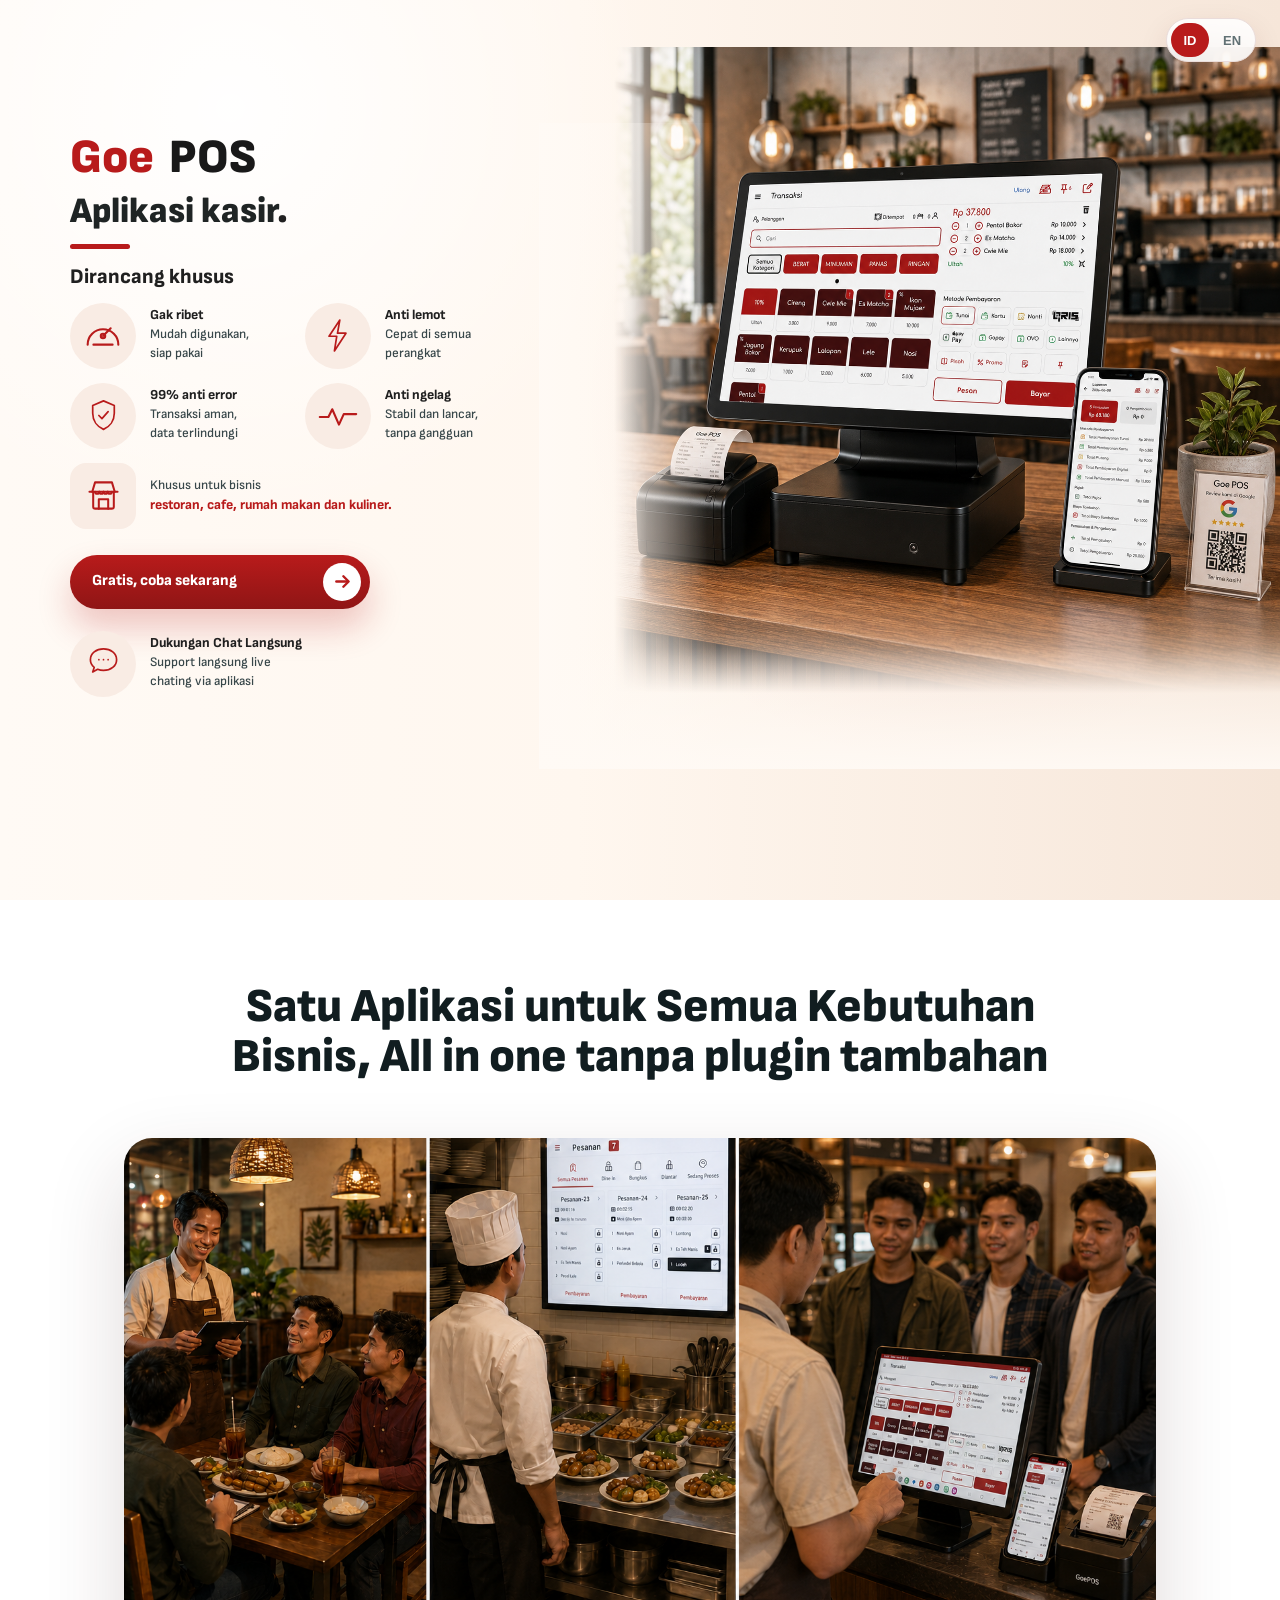
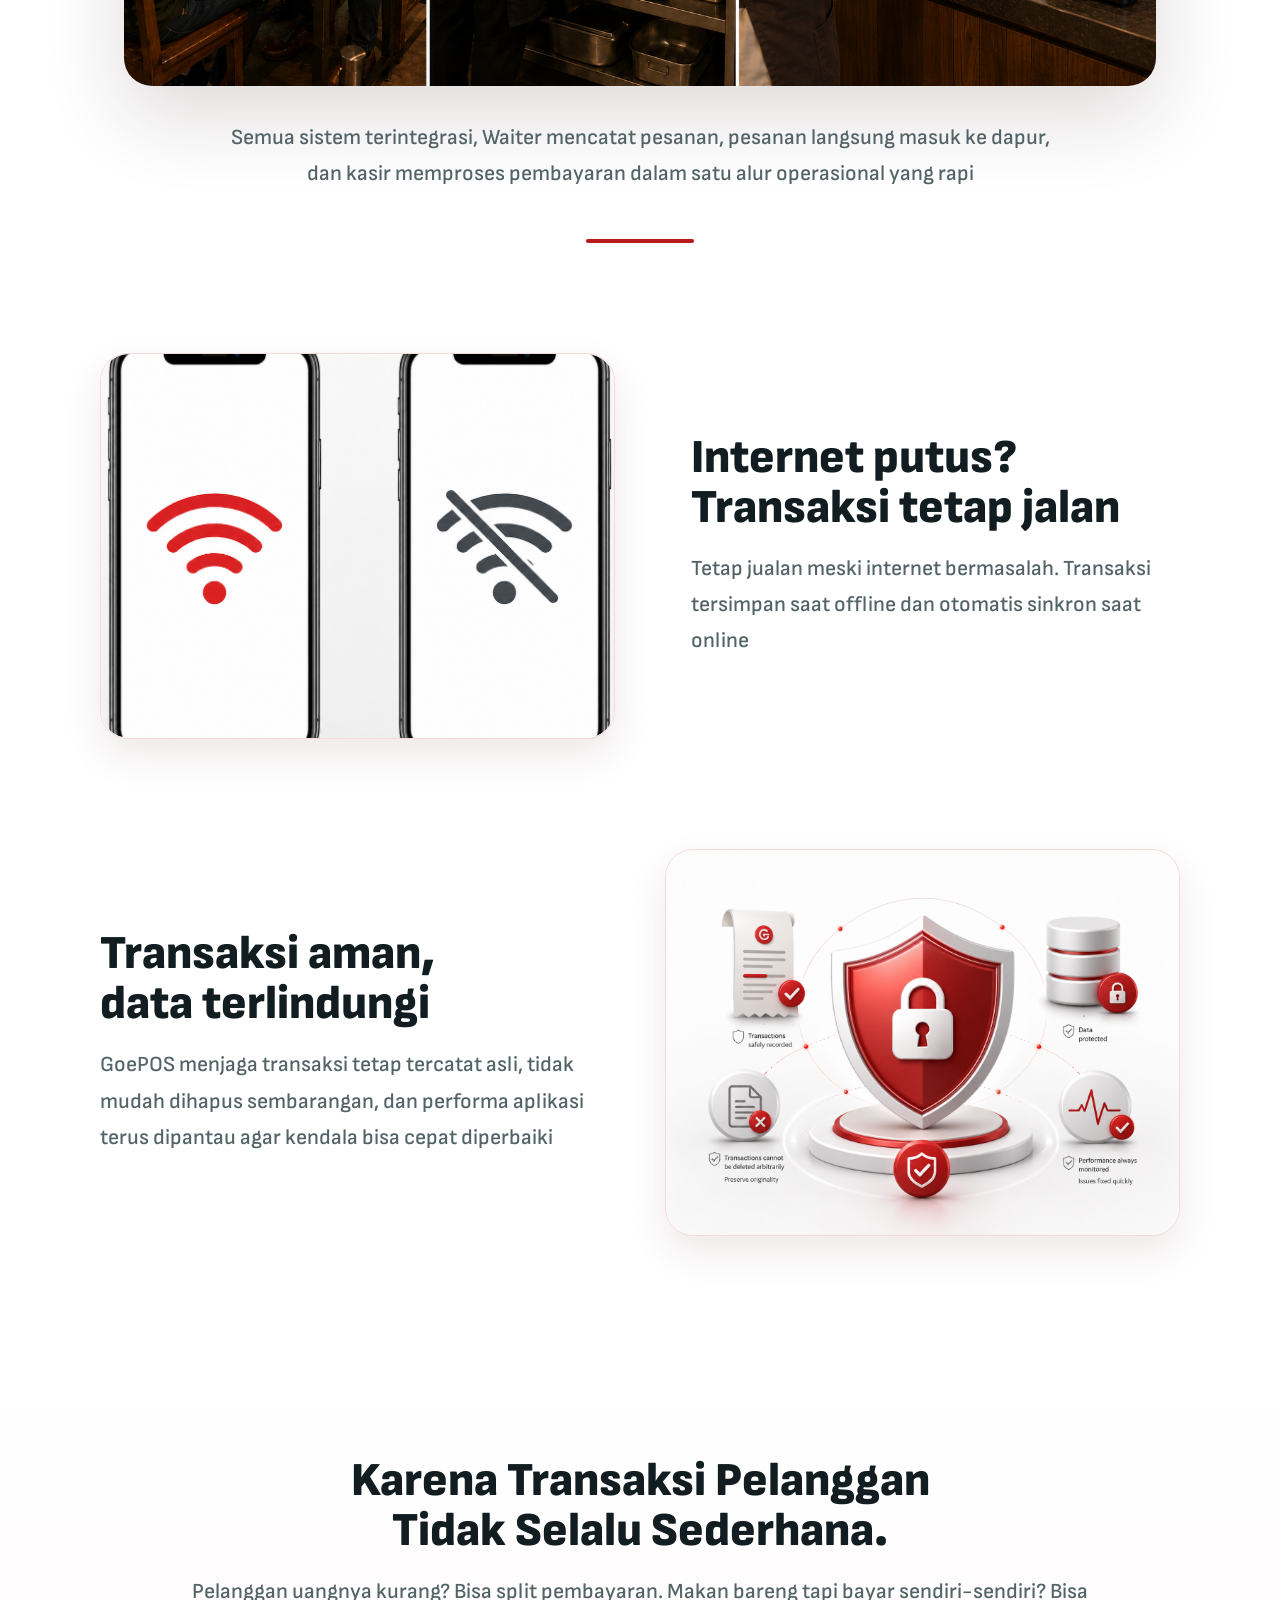
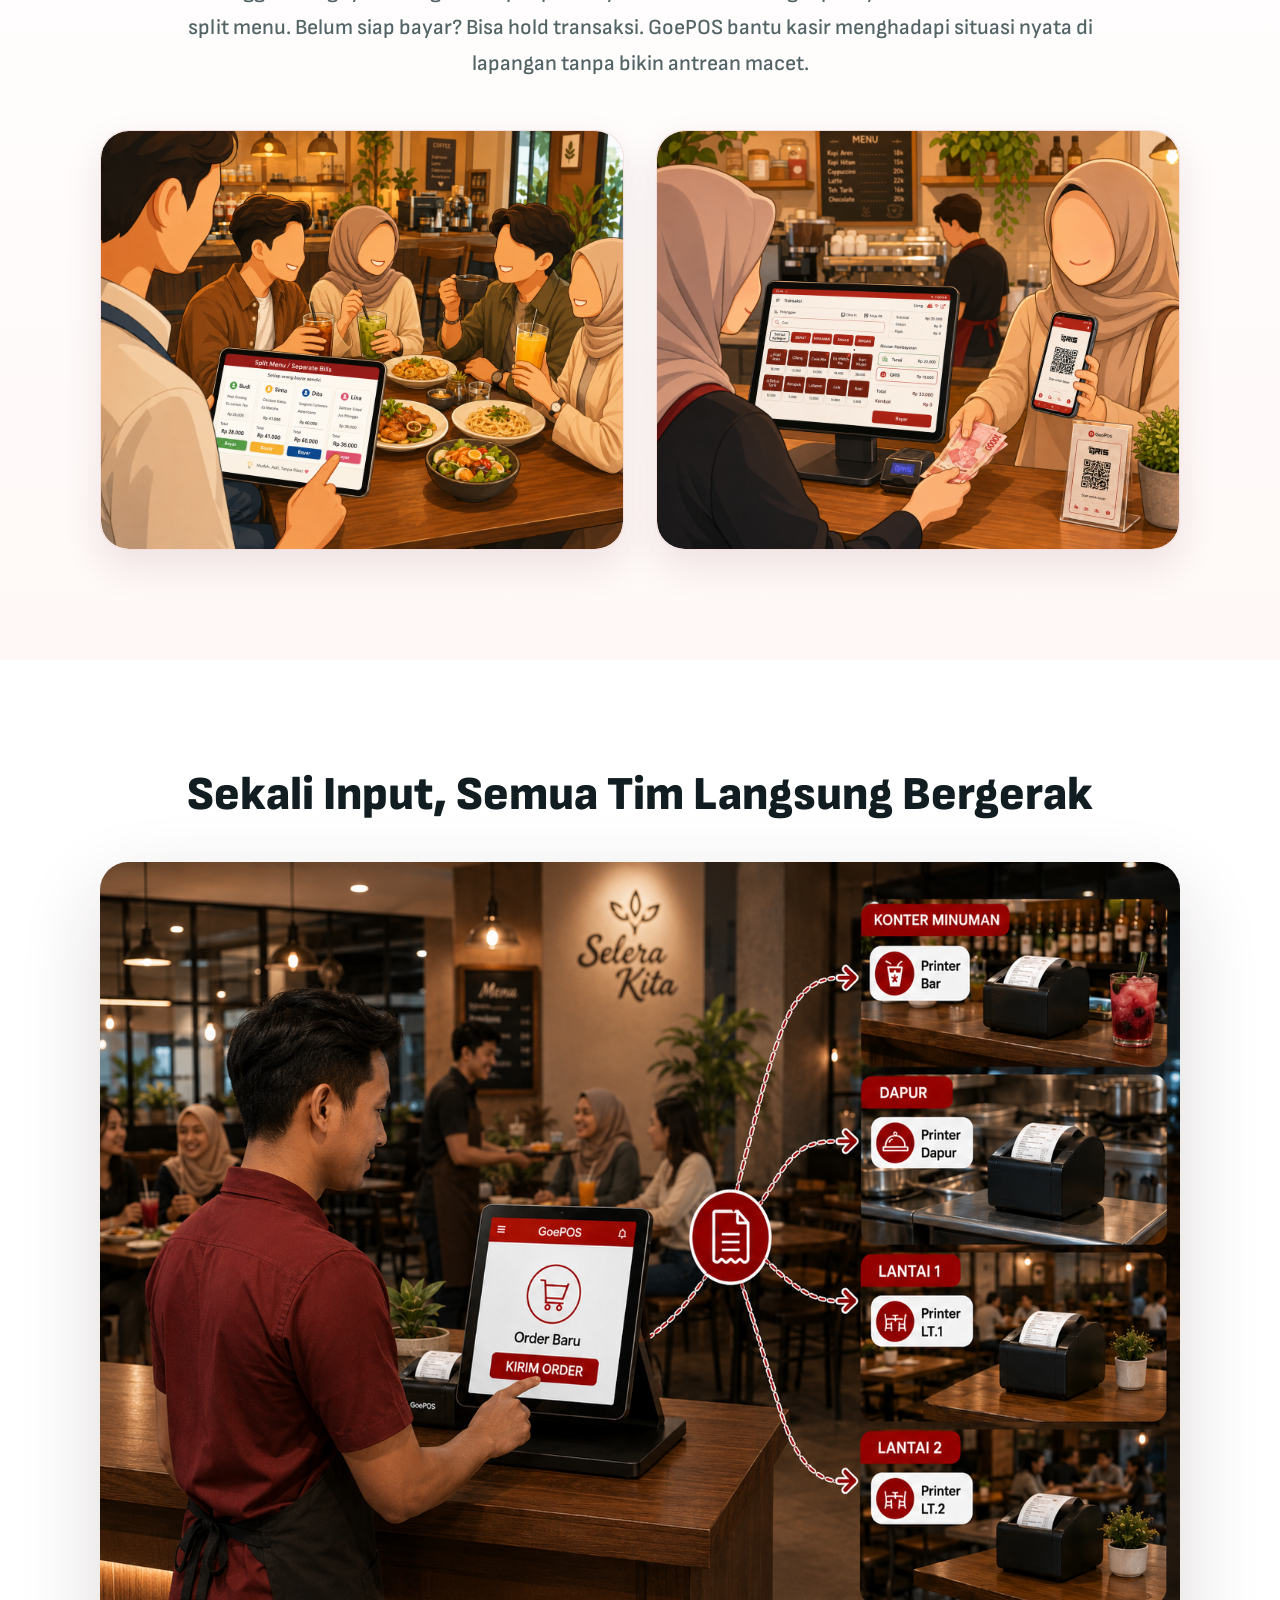
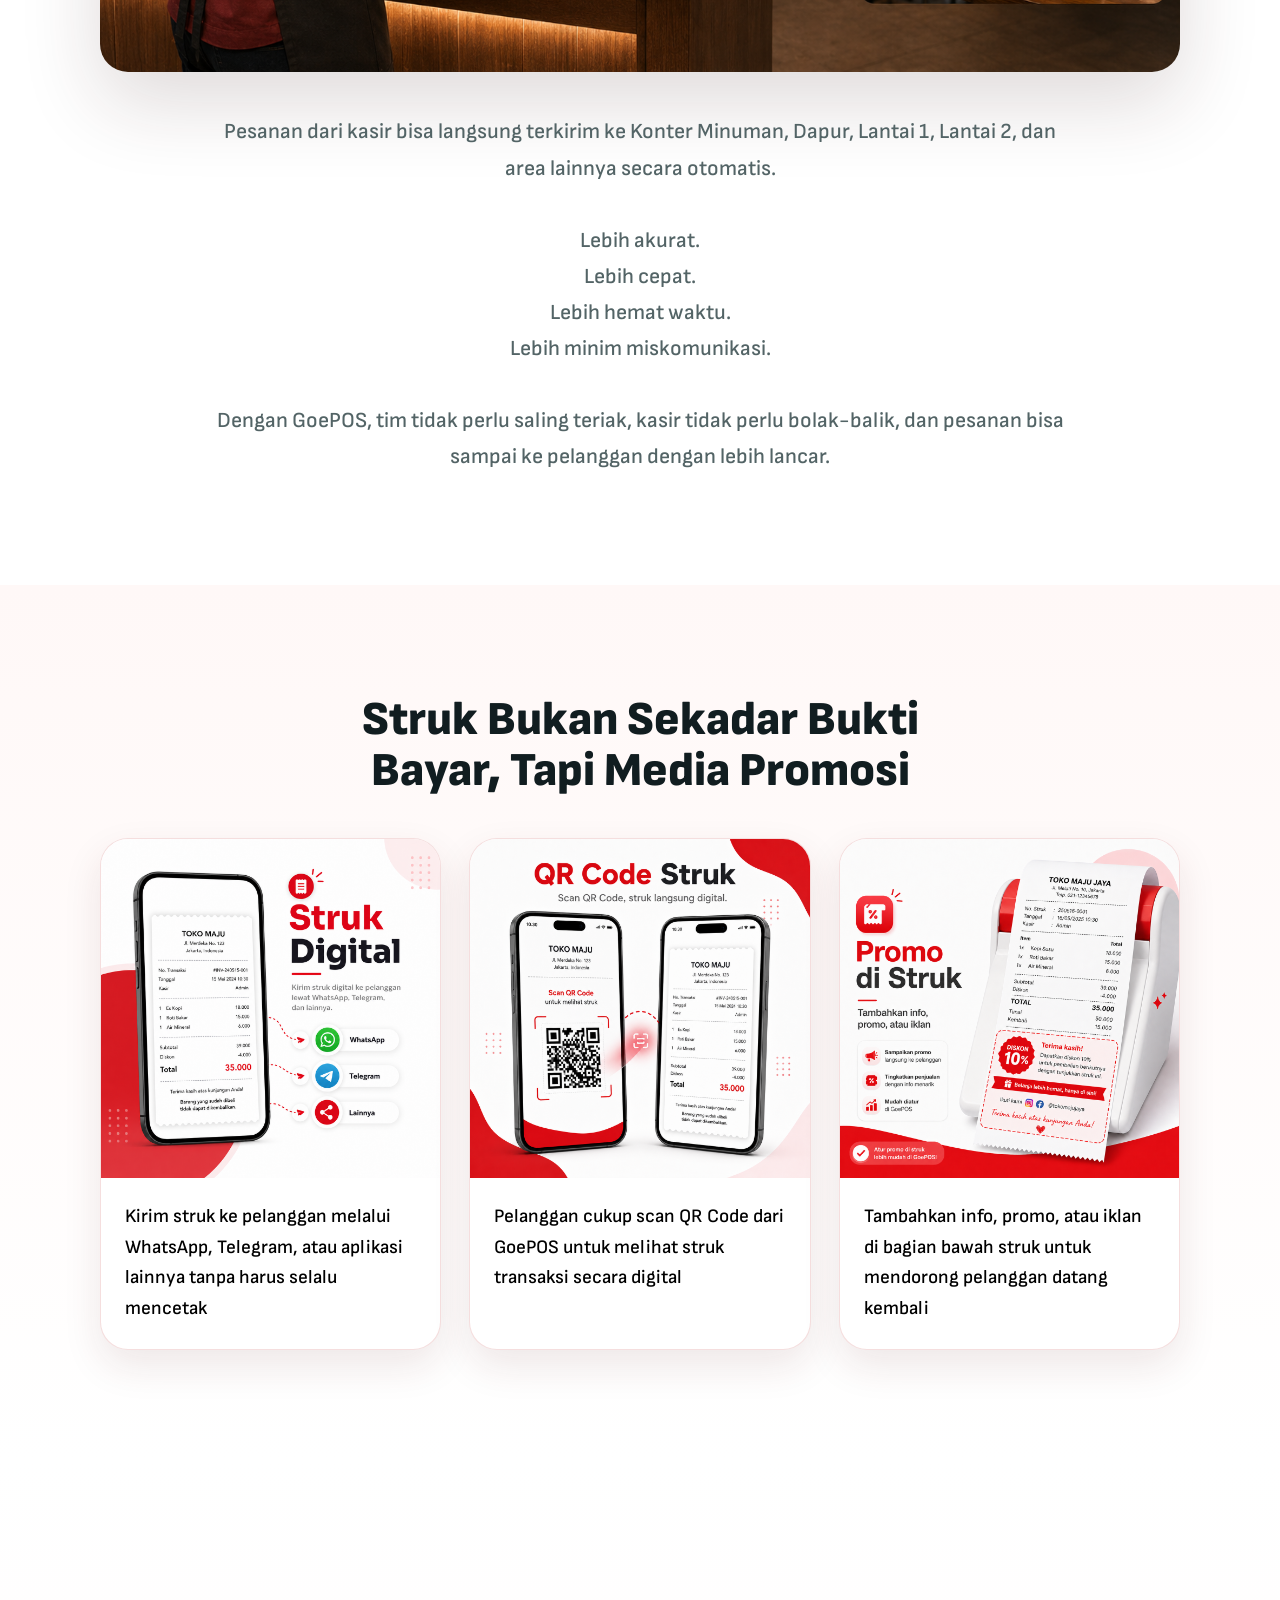
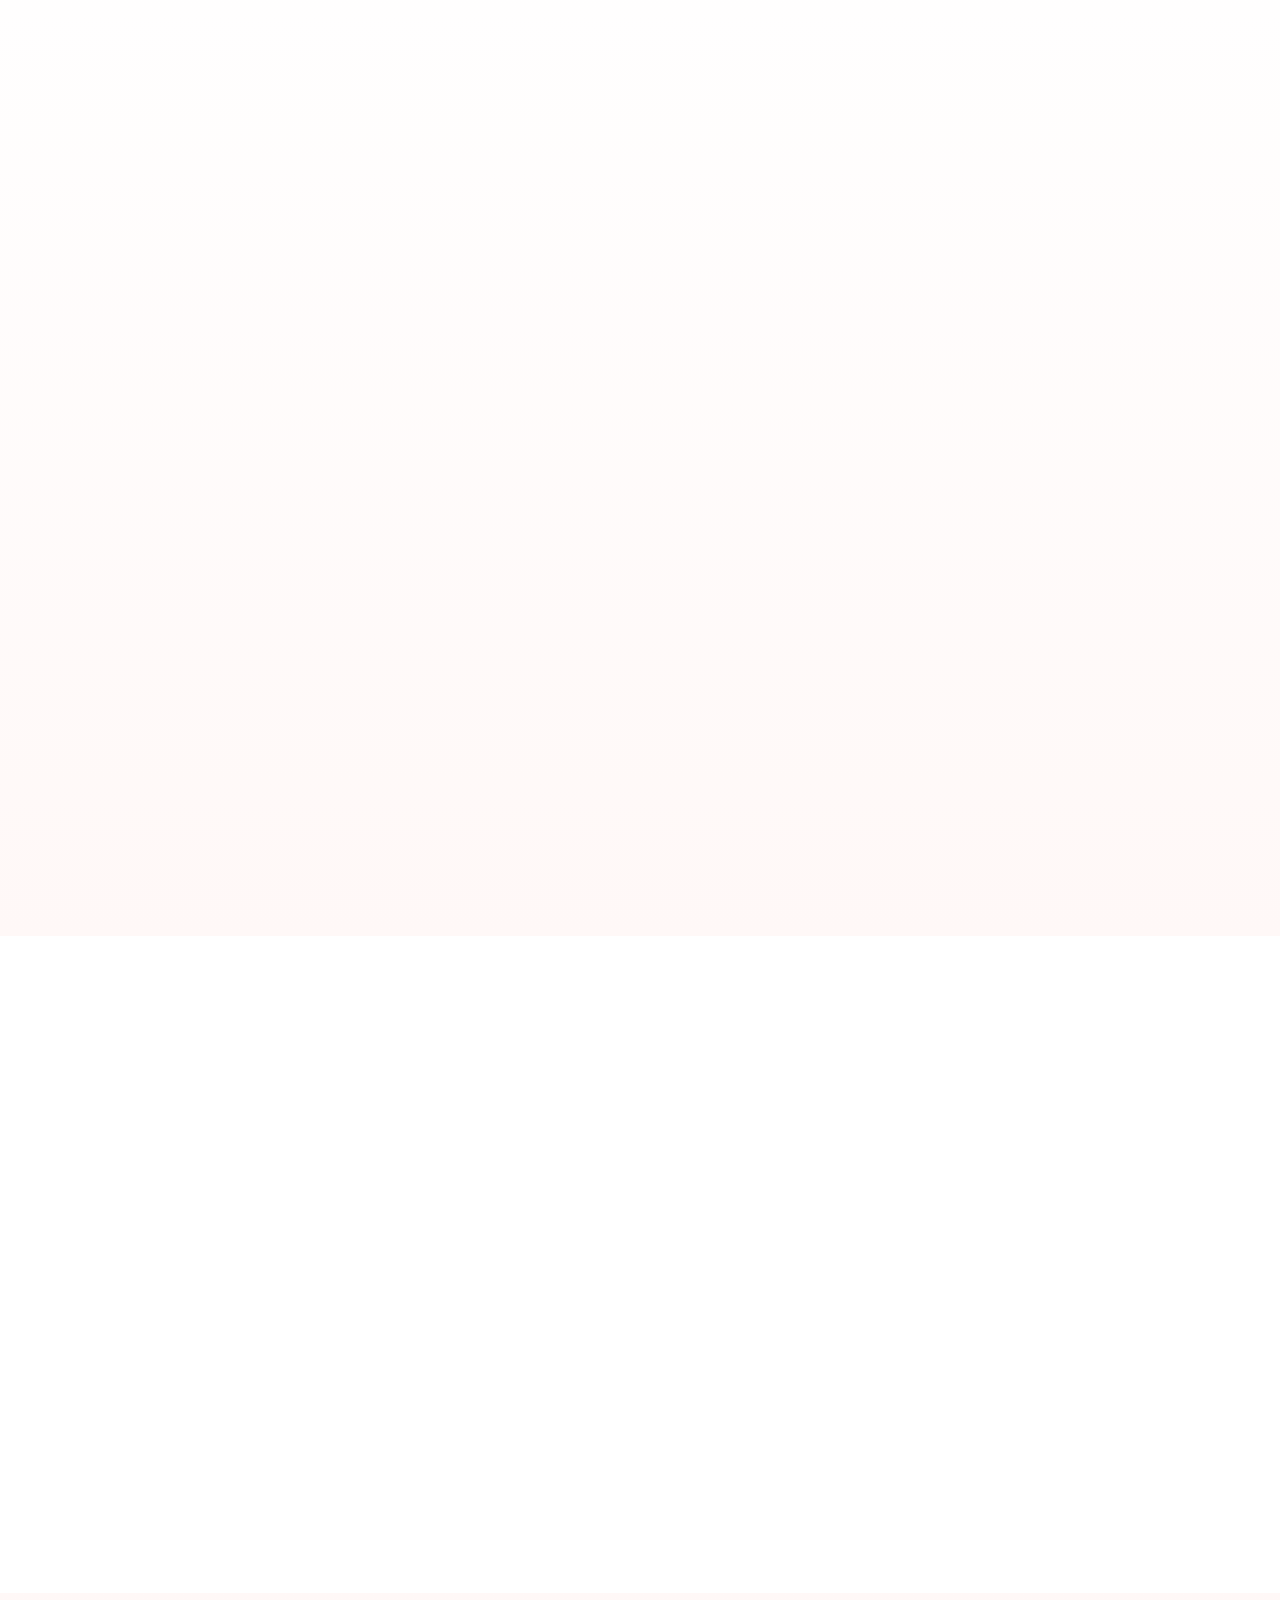
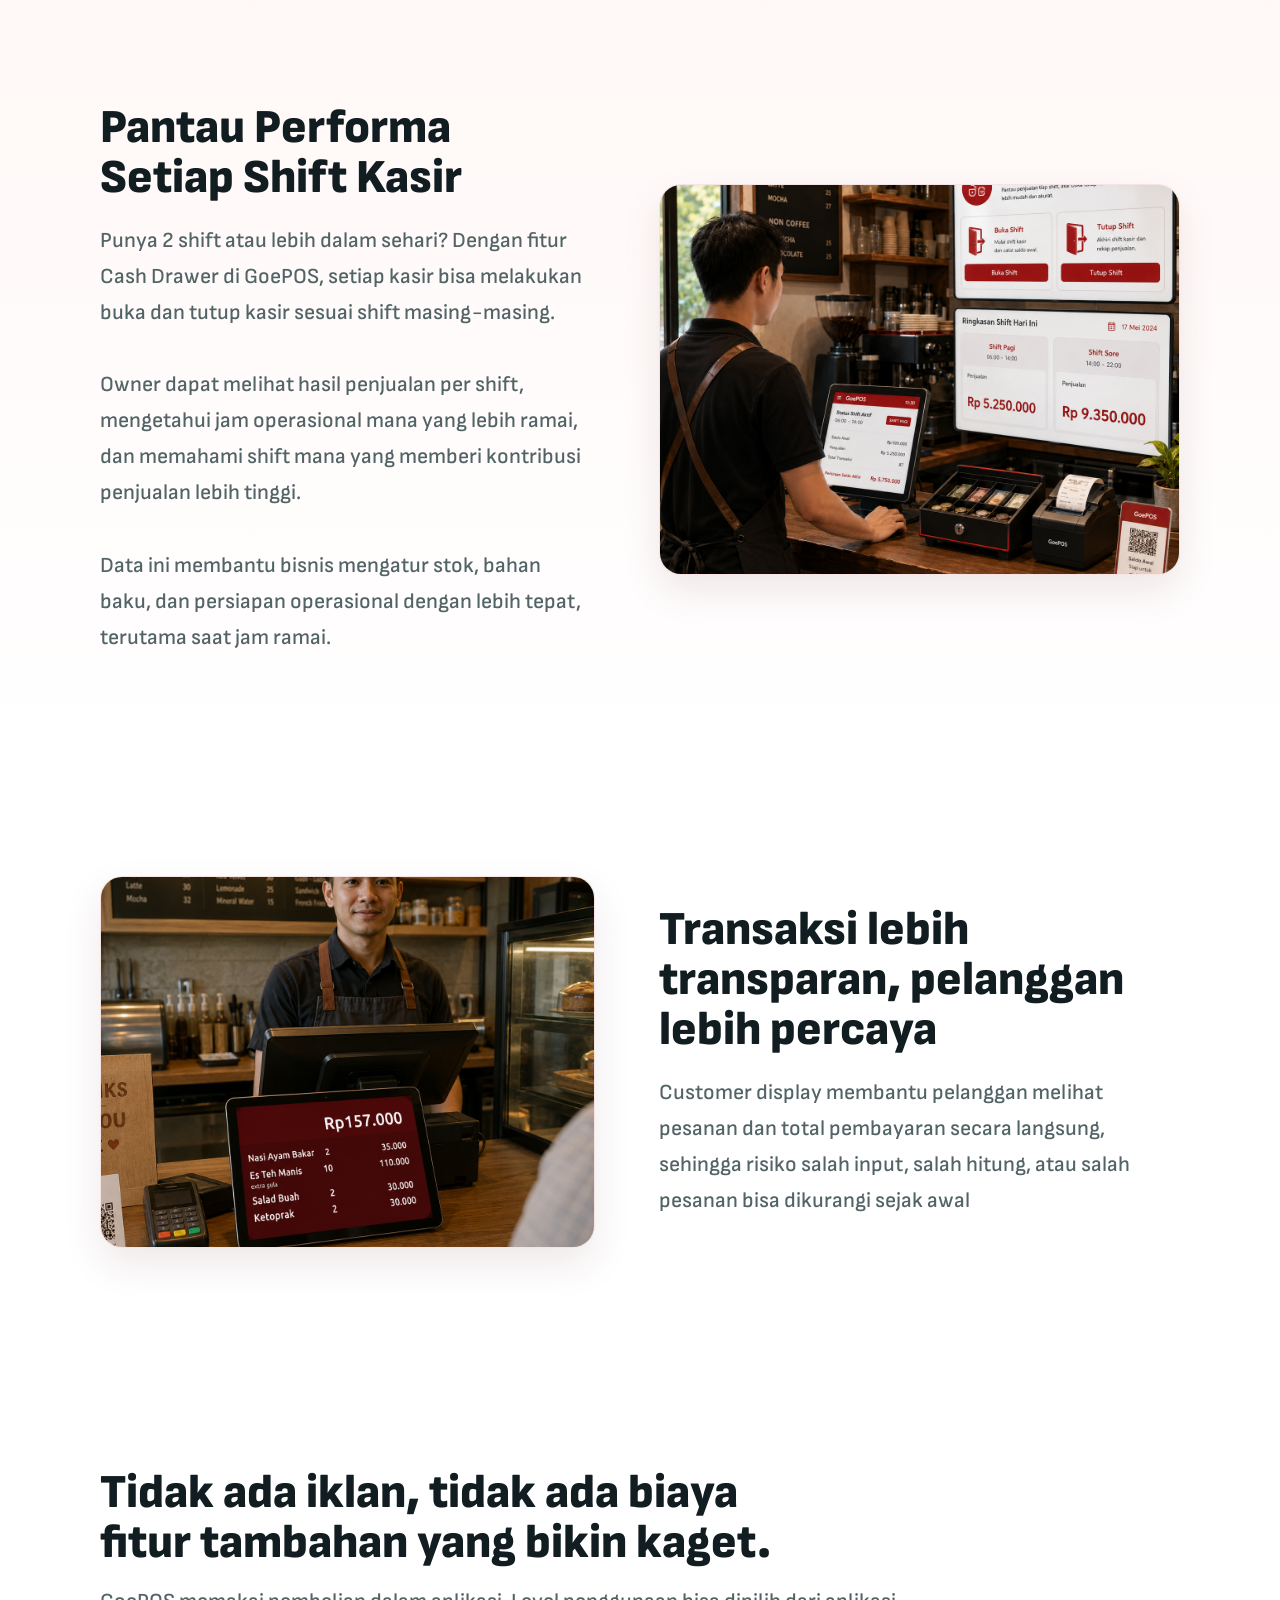
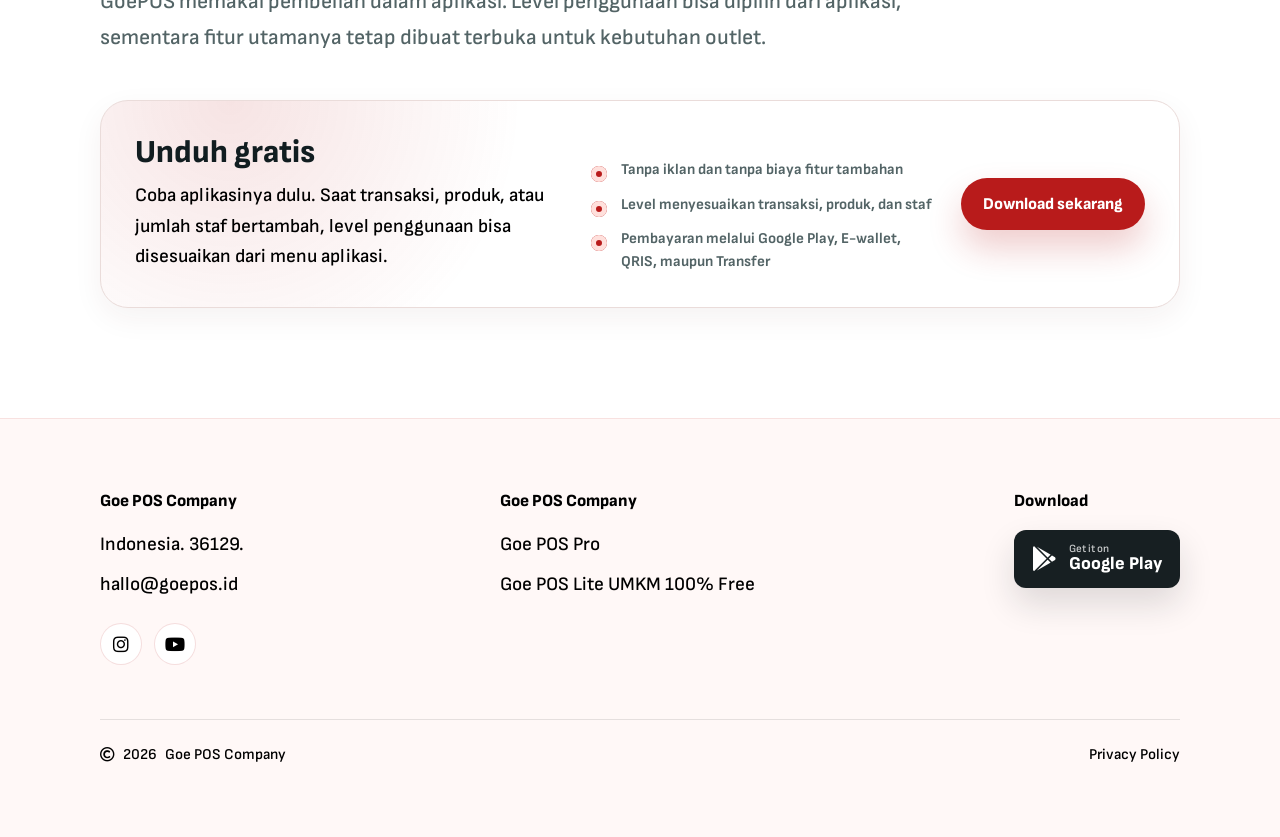
==== commit 8637c867: "save" ====
--- a/id.html
+++ b/id.html
@@ -173,7 +173,7 @@
         </div>
         <div class="chrome-style-showcase reveal">
           <figure class="spotlight-hero-image">
-            <img src="img/goepos-operations-showcase.png" alt="GoePOS untuk kasir, order meja, dapur, dan operasional kuliner">
+            <img src="img/goepos-all-in-one-showcase.png" alt="GoePOS untuk kasir, order meja, dapur, dan operasional kuliner">
           </figure>
         </div>
         <p class="spotlight-description reveal" data-i18n="spotlightDescription">Waiter mencatat pesanan, dapur menyiapkan menu, dan kasir memproses pembayaran dalam satu alur operasional yang rapi</p>
--- a/css/landing.css
+++ b/css/landing.css
@@ -3441,22 +3441,29 @@
 /* Offline spotlight split layout. */
 .spotlight-offline-layout {
   display: grid;
-  grid-template-columns: minmax(280px, 0.9fr) minmax(320px, 1fr);
+  grid-template-columns: minmax(420px, 1fr) minmax(360px, 0.95fr);
   align-items: center;
   gap: clamp(32px, 6vw, 76px);
 }
 
 .spotlight-media-card {
-  width: min(100%, 520px);
+  width: min(100%, 620px);
   justify-self: start;
+  overflow: hidden;
+  padding: 0;
+  border-radius: 28px;
 }
 
 .spotlight-media-card .spotlight-card-visual {
+  width: 100%;
+  aspect-ratio: 4 / 3;
   margin-bottom: 0;
+  border-radius: inherit;
+  object-fit: cover;
 }
 
 .spotlight-security-layout {
-  grid-template-columns: minmax(320px, 1fr) minmax(280px, 0.9fr);
+  grid-template-columns: minmax(360px, 0.95fr) minmax(420px, 1fr);
   margin-top: 110px;
 }
 
@@ -3567,15 +3574,15 @@
   margin: 0 auto 42px;
   overflow: hidden;
   border-radius: 28px;
-  background: #271813;
+  background: #ffffff;
   box-shadow: 0 30px 80px rgba(54, 27, 22, 0.16);
 }
 
 .team-routing-visual img {
   display: block;
   width: 100%;
-  aspect-ratio: 16 / 9;
-  object-fit: cover;
+  aspect-ratio: 4 / 3;
+  object-fit: contain;
   object-position: center;
 }
 
@@ -3706,7 +3713,7 @@
 
 .table-management-card {
   display: grid;
-  grid-template-columns: minmax(280px, 0.9fr) minmax(320px, 1.1fr);
+  grid-template-columns: minmax(420px, 1fr) minmax(360px, 0.95fr);
   align-items: center;
   gap: clamp(28px, 5vw, 70px);
   padding: clamp(18px, 3vw, 34px);
@@ -3727,7 +3734,7 @@
 .table-management-media img {
   display: block;
   width: 100%;
-  aspect-ratio: 1 / 1;
+  aspect-ratio: 4 / 3;
   object-fit: cover;
   object-position: center;
 }
@@ -3789,7 +3796,7 @@
 
 .cashier-shift-card {
   display: grid;
-  grid-template-columns: minmax(300px, 0.95fr) minmax(320px, 1.05fr);
+  grid-template-columns: minmax(360px, 0.95fr) minmax(420px, 1fr);
   align-items: center;
   gap: clamp(28px, 5vw, 70px);
 }
@@ -3829,7 +3836,7 @@
 .cashier-shift-media img {
   display: block;
   width: 100%;
-  aspect-ratio: 1 / 1;
+  aspect-ratio: 4 / 3;
   object-fit: cover;
   object-position: center;
 }
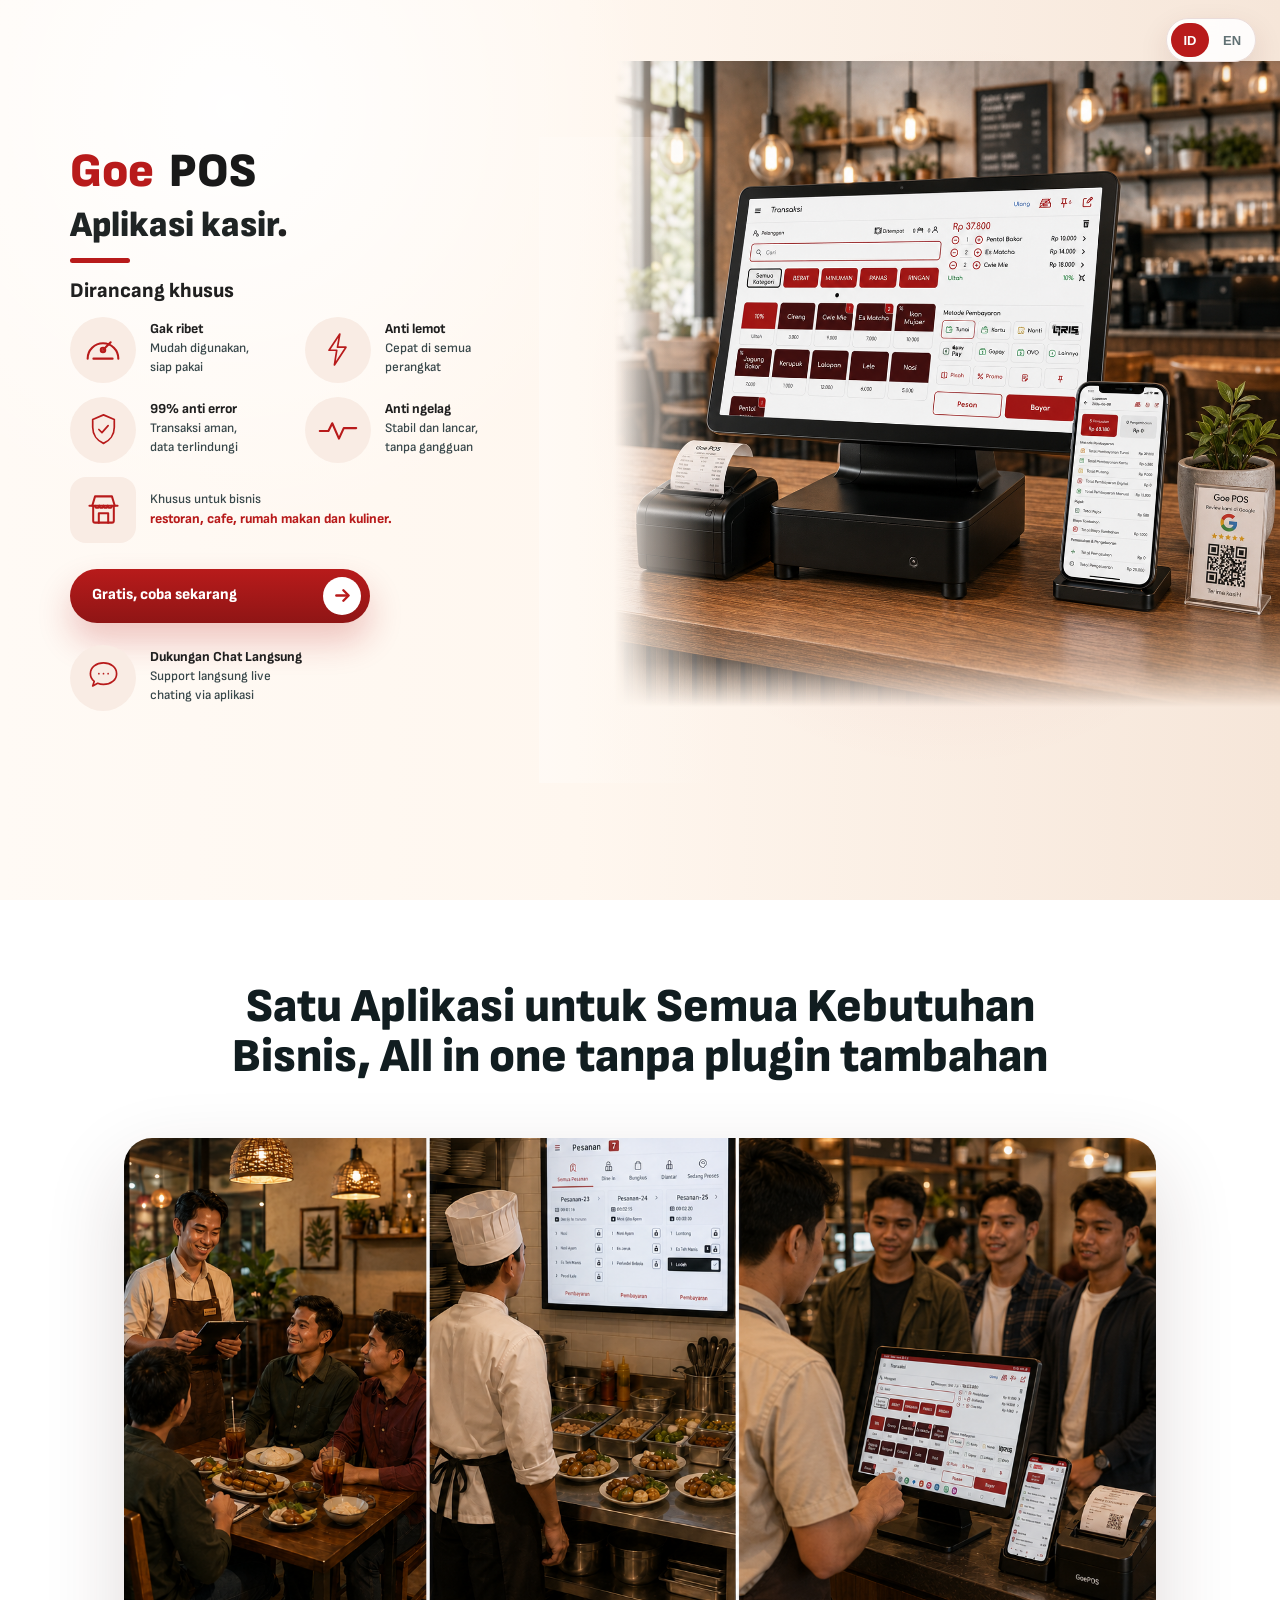
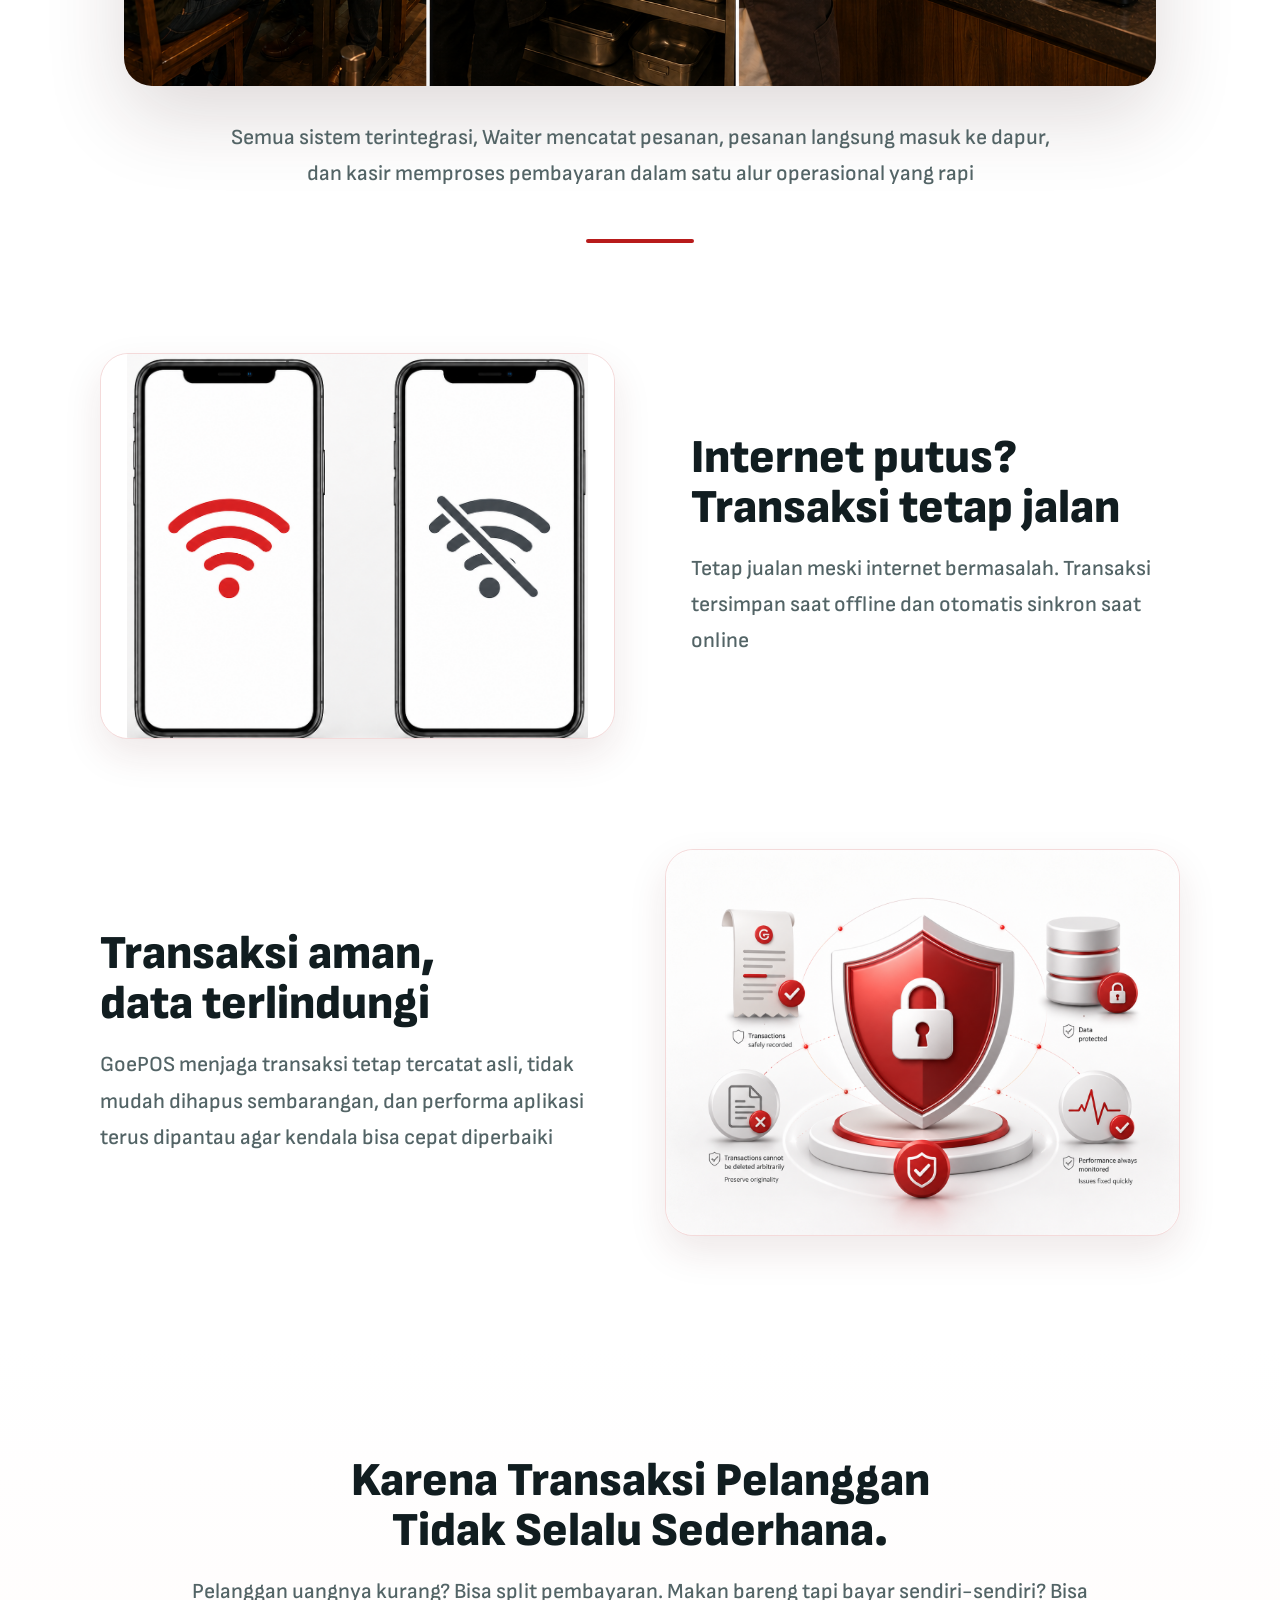
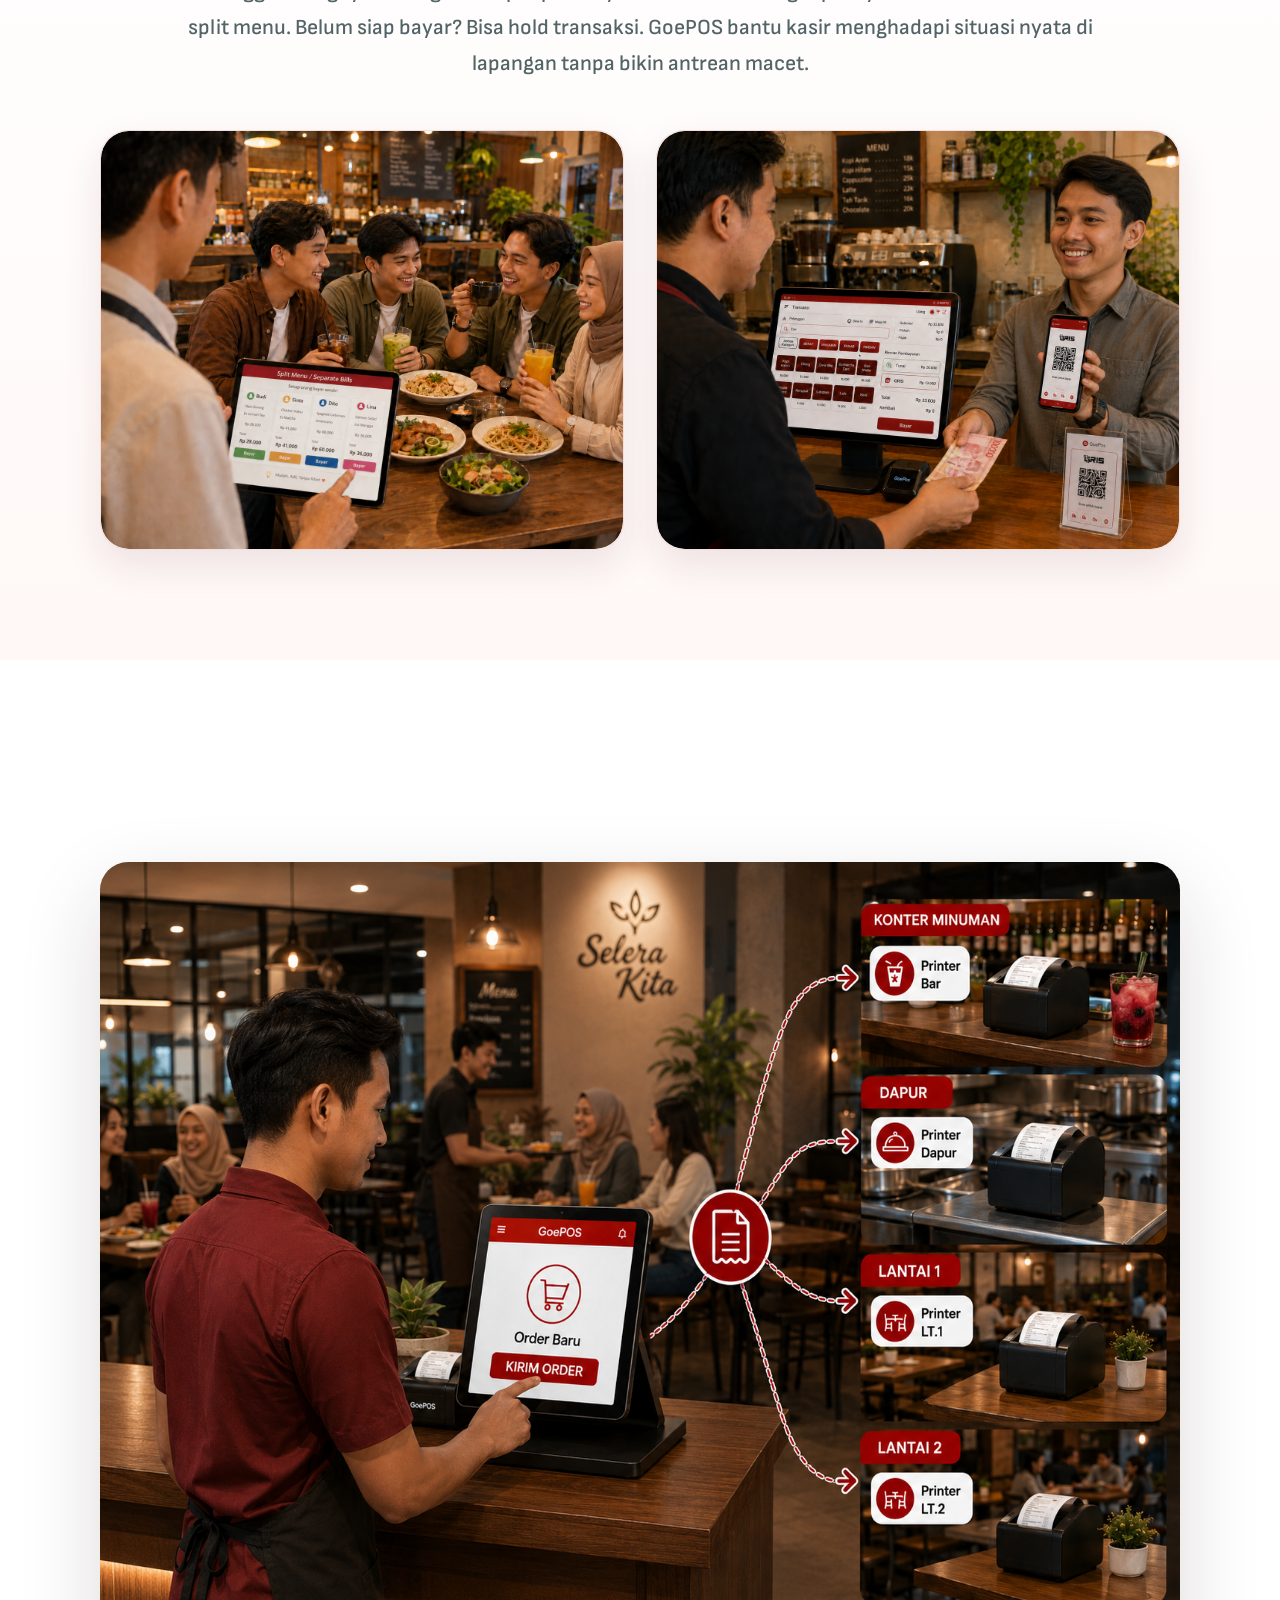
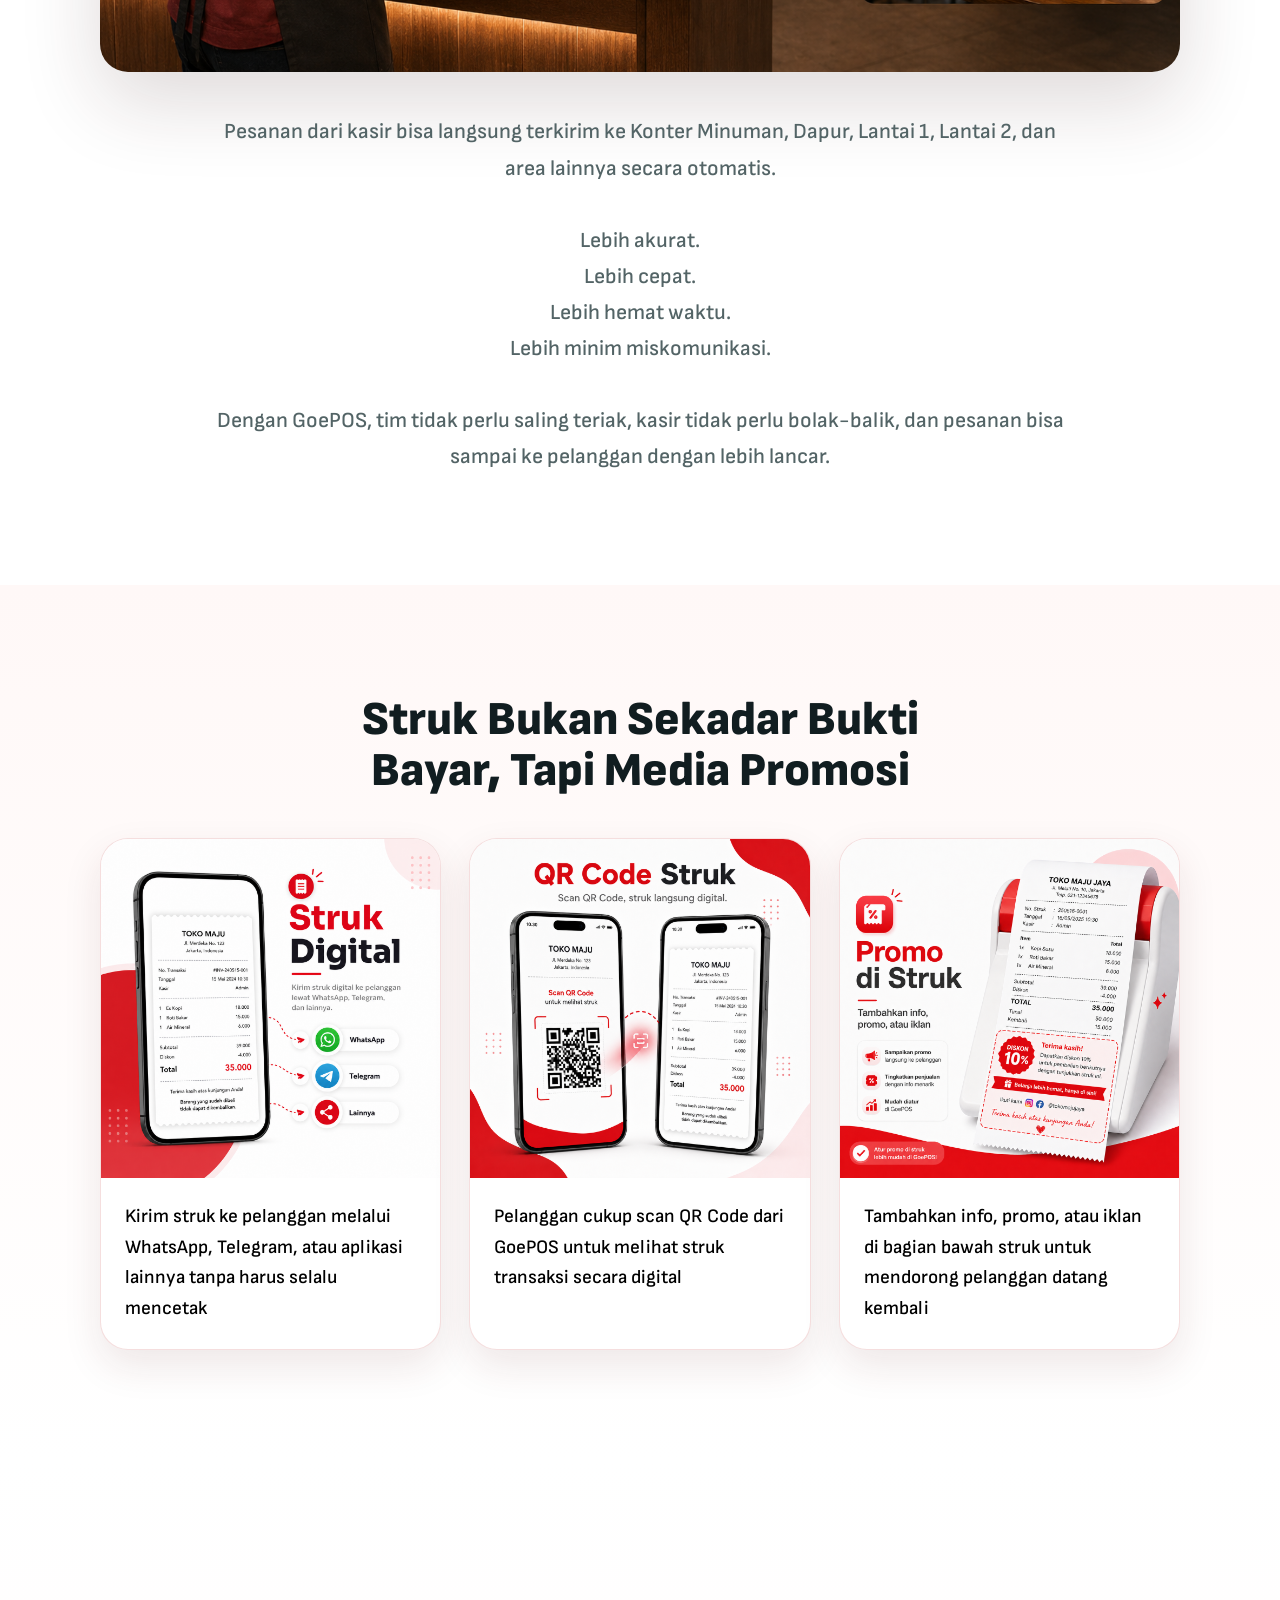
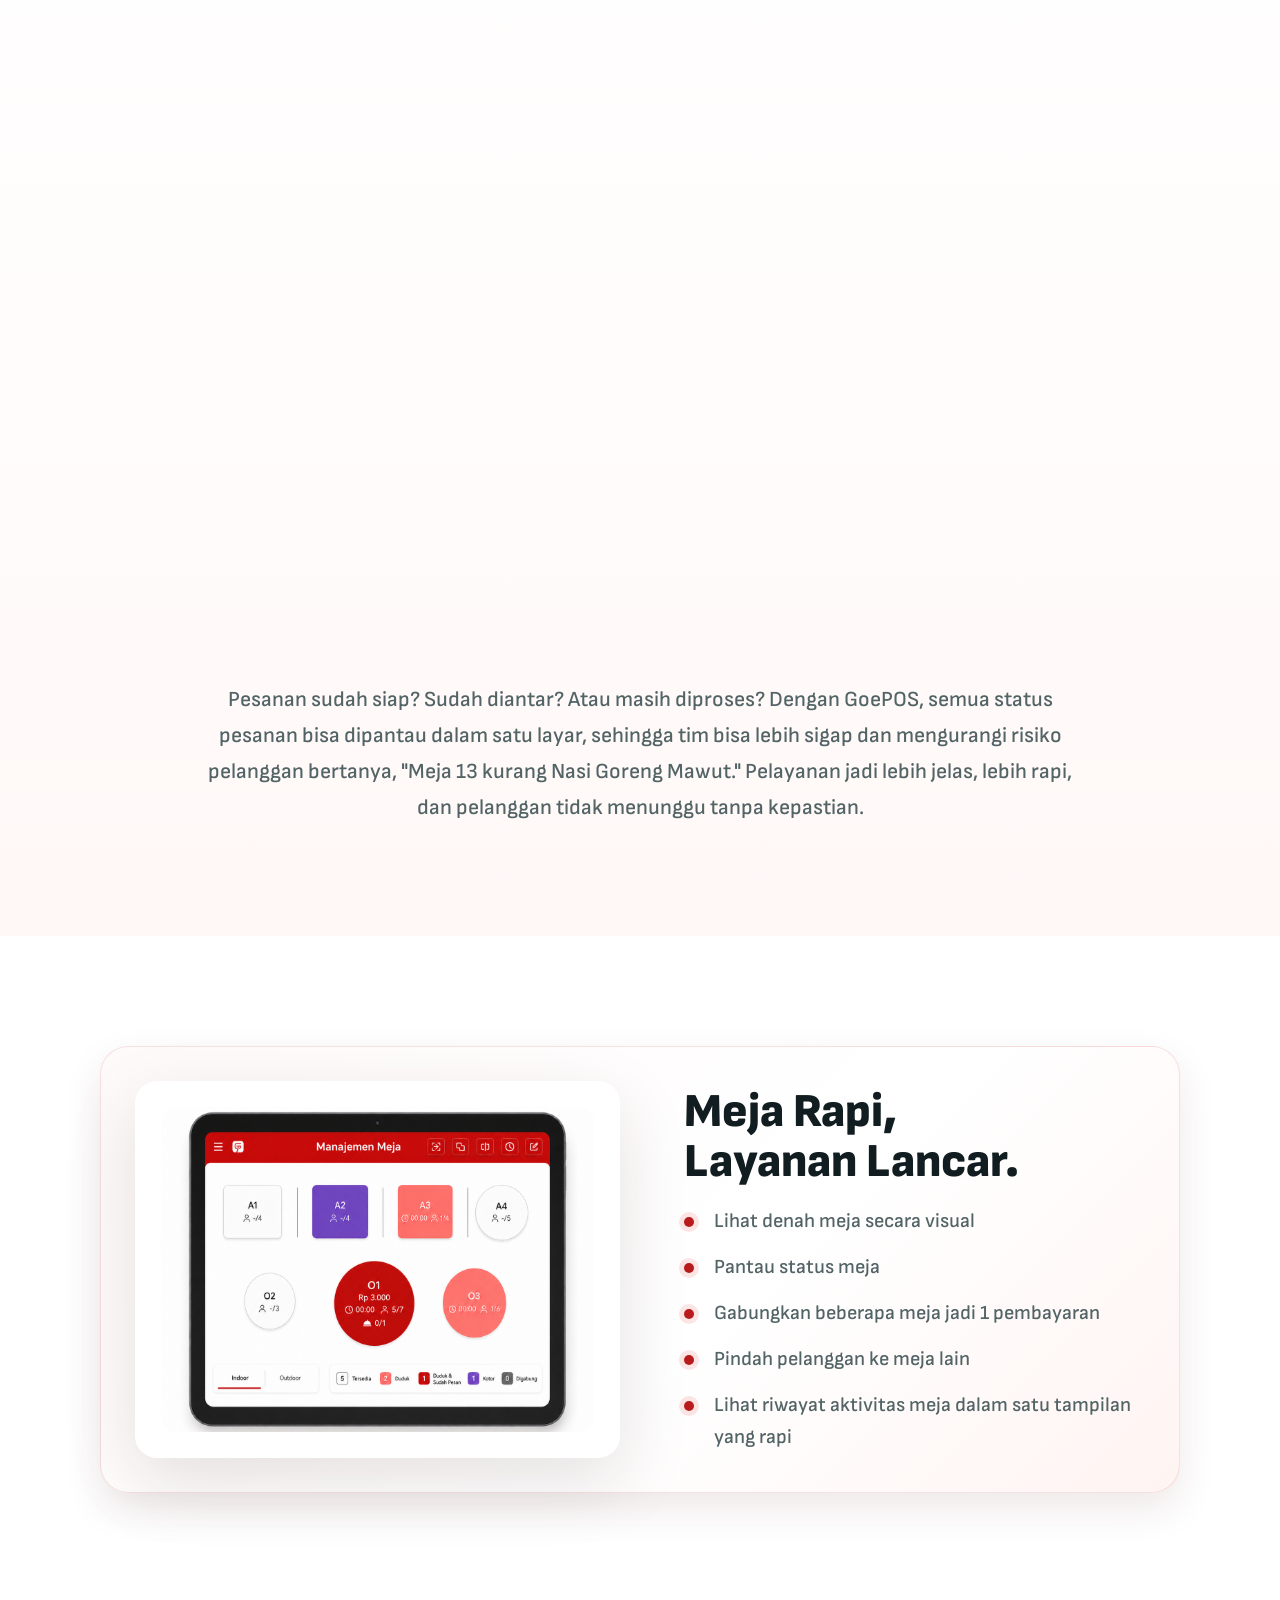
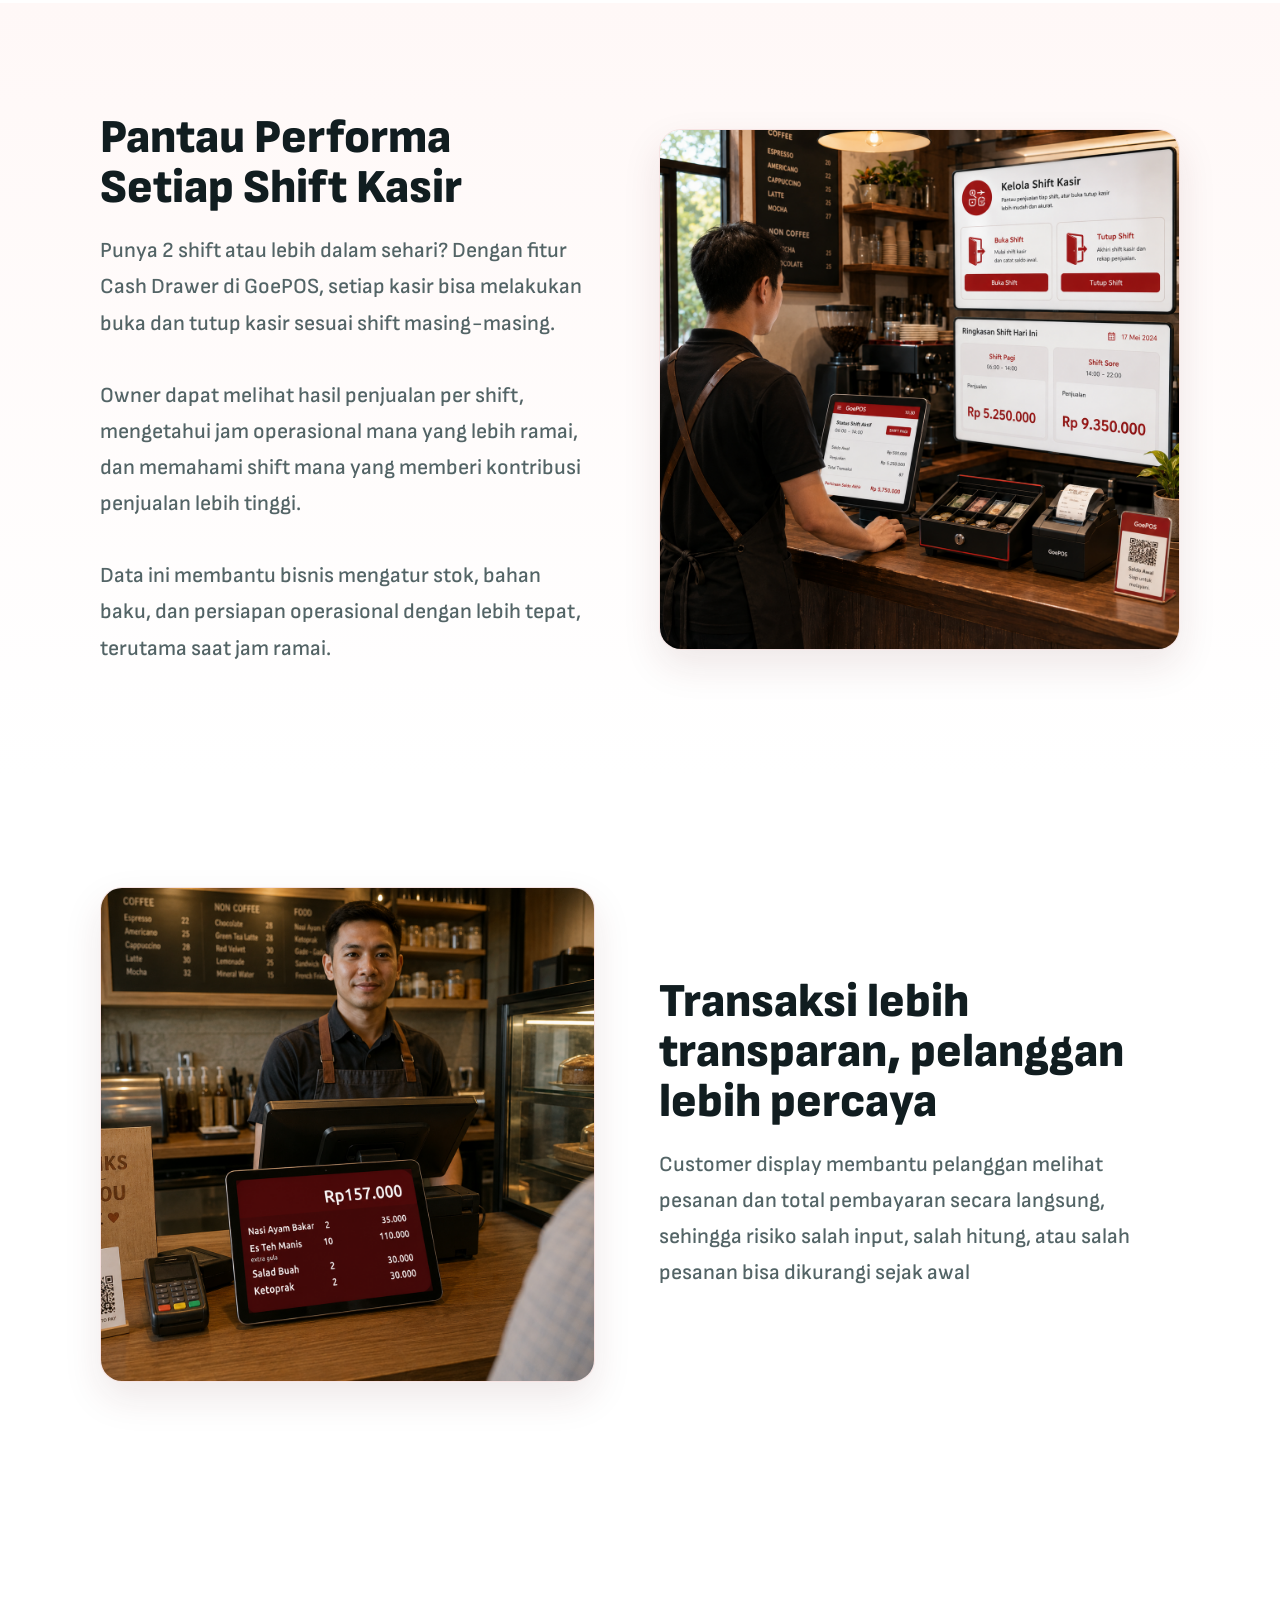
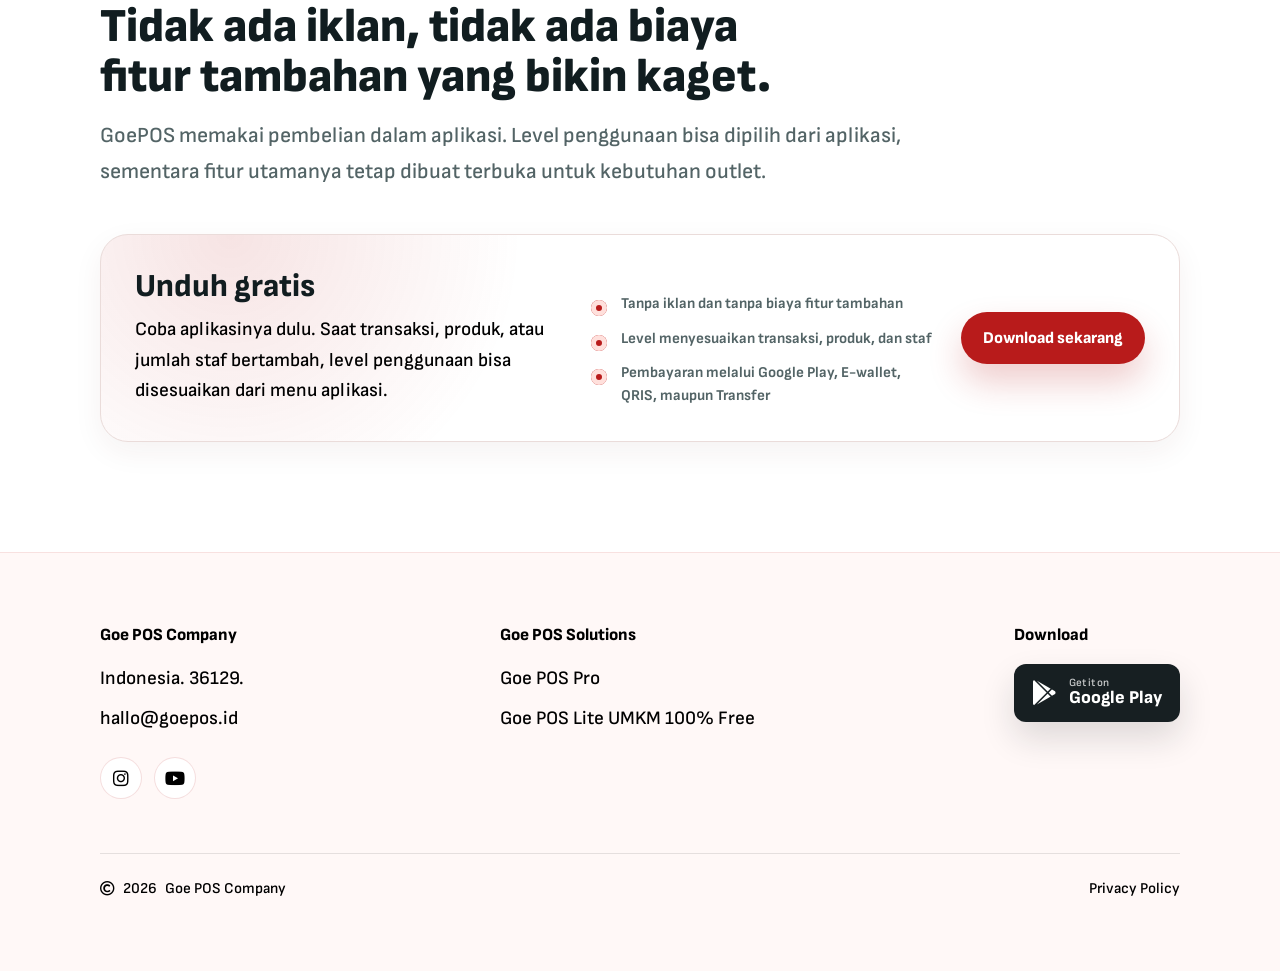
==== commit 12737306: "save" ====
--- a/id.html
+++ b/id.html
@@ -129,7 +129,7 @@
             </div>
           </div>
 
-          <a class="goepos-hero-cta" href="https://play.google.com/store/apps/details?id=com.pos.goe" target="_blank" rel="noopener" onclick="gtag_report_conversion('https://play.google.com/store/apps/details?id=com.pos.goe')">
+          <a class="goepos-hero-cta" href="https://play.google.com/store/apps/details?id=com.pos.goe&hl=id" target="_blank" rel="noopener" onclick="gtag_report_conversion('https://play.google.com/store/apps/details?id=com.pos.goe&hl=id')">
             <span class="label" data-i18n="downloadPlay">Gratis, coba sekarang</span>
             <span class="arrow-circle" aria-hidden="true">
               <svg viewBox="0 0 24 24">
@@ -349,7 +349,7 @@
             <li data-i18n="pricingPoint2">Level menyesuaikan transaksi, produk, dan staf</li>
             <li data-i18n="pricingPoint3">Pembayaran melalui Google Play</li>
           </ul>
-          <a class="btn btn-primary" href="https://play.google.com/store/apps/details?id=com.pos.goe" target="_blank" rel="noopener" onclick="gtag_report_conversion('https://play.google.com/store/apps/details?id=com.pos.goe')">
+          <a class="btn btn-primary" href="https://play.google.com/store/apps/details?id=com.pos.goe&hl=id" target="_blank" rel="noopener" onclick="gtag_report_conversion('https://play.google.com/store/apps/details?id=com.pos.goe&hl=id')">
             <span data-i18n="pricingCta">Download sekarang</span>
           </a>
         </div>
@@ -377,16 +377,16 @@
       </section>
 
       <section class="footer-column">
-        <h2>Goe POS Company</h2>
+        <h2>Goe POS Solutions</h2>
         <div class="footer-links">
-          <a href="https://play.google.com/store/apps/details?id=com.pos.goe" target="_blank" rel="noopener">Goe POS Pro</a>
-          <a href="https://play.google.com/store/apps/details?id=com.pos.goe.free" target="_blank" rel="noopener">Goe POS Lite UMKM 100% Free</a>
+          <a href="https://play.google.com/store/apps/details?id=com.pos.goe&hl=id" target="_blank" rel="noopener">Goe POS Pro</a>
+          <a href="https://play.google.com/store/apps/details?id=com.pos.goe.free&hl=id" target="_blank" rel="noopener">Goe POS Lite UMKM 100% Free</a>
         </div>
       </section>
 
       <section class="footer-column footer-download">
         <h2>Download</h2>
-        <a class="footer-play-badge" href="https://play.google.com/store/apps/details?id=com.pos.goe" target="_blank" rel="noopener" aria-label="Download Goe POS on Google Play">
+        <a class="footer-play-badge" href="https://play.google.com/store/apps/details?id=com.pos.goe&hl=id" target="_blank" rel="noopener" aria-label="Download Goe POS on Google Play">
           <i class="fab fa-google-play" aria-hidden="true"></i>
           <span>
             <small>Get it on</small>
--- a/css/landing.css
+++ b/css/landing.css
@@ -3130,7 +3130,7 @@
 /* Hero refinements requested after visual review. */
 .goepos-hero-container {
   width: 100%;
-  padding: 20px 0 28px 78px;
+  padding: 20px 0 0 78px;
   grid-template-columns: minmax(430px, 0.78fr) minmax(0, 1.22fr);
   gap: 10px;
 }
@@ -3297,6 +3297,7 @@
 }
 
 .goepos-devices-stage::after {
+  content: none;
   left: 0;
   right: 0;
   bottom: 0;
@@ -3336,7 +3337,7 @@
 @media (max-width: 1080px) {
   .goepos-hero-container {
     width: min(100% - 32px, 860px);
-    padding: 64px 0 34px;
+    padding: 64px 0 0;
     grid-template-columns: 1fr;
   }
 
@@ -3462,6 +3463,11 @@
   object-fit: cover;
 }
 
+.spotlight-card-offline .spotlight-card-visual {
+  background: #ffffff;
+  object-fit: contain;
+}
+
 .spotlight-security-layout {
   grid-template-columns: minmax(360px, 0.95fr) minmax(420px, 1fr);
   margin-top: 110px;
@@ -3726,6 +3732,7 @@
 .table-management-media {
   margin: 0;
   overflow: hidden;
+  padding: clamp(16px, 2.2vw, 26px);
   border-radius: 22px;
   background: #ffffff;
   box-shadow: 0 24px 70px rgba(54, 27, 22, 0.13);
@@ -3735,6 +3742,7 @@
   display: block;
   width: 100%;
   aspect-ratio: 4 / 3;
+  border-radius: 16px;
   object-fit: cover;
   object-position: center;
 }
@@ -3824,6 +3832,7 @@
 
 .cashier-shift-media {
   width: 100%;
+  aspect-ratio: 1 / 1;
   justify-self: stretch;
   margin: 0;
   overflow: hidden;
@@ -3836,8 +3845,9 @@
 .cashier-shift-media img {
   display: block;
   width: 100%;
-  aspect-ratio: 4 / 3;
-  object-fit: cover;
+  height: 100%;
+  background: #ffffff;
+  object-fit: contain;
   object-position: center;
 }
 
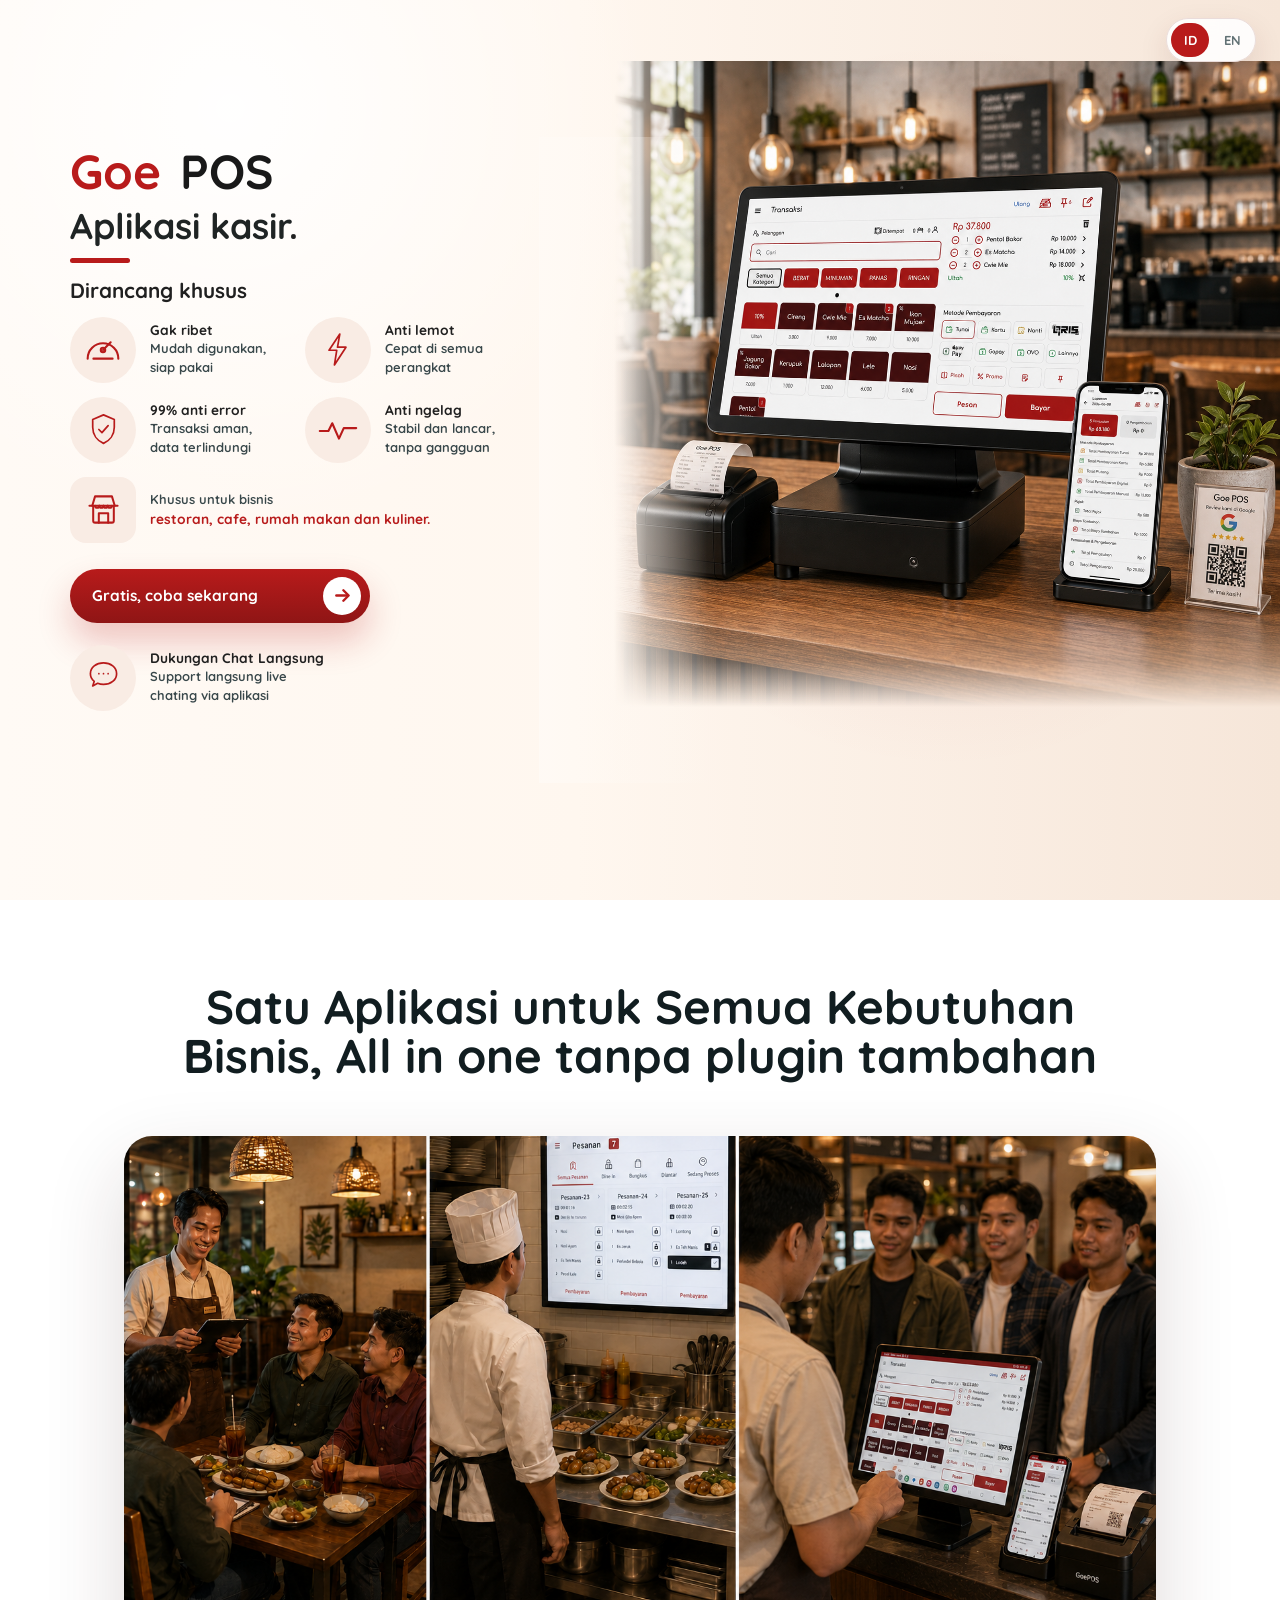
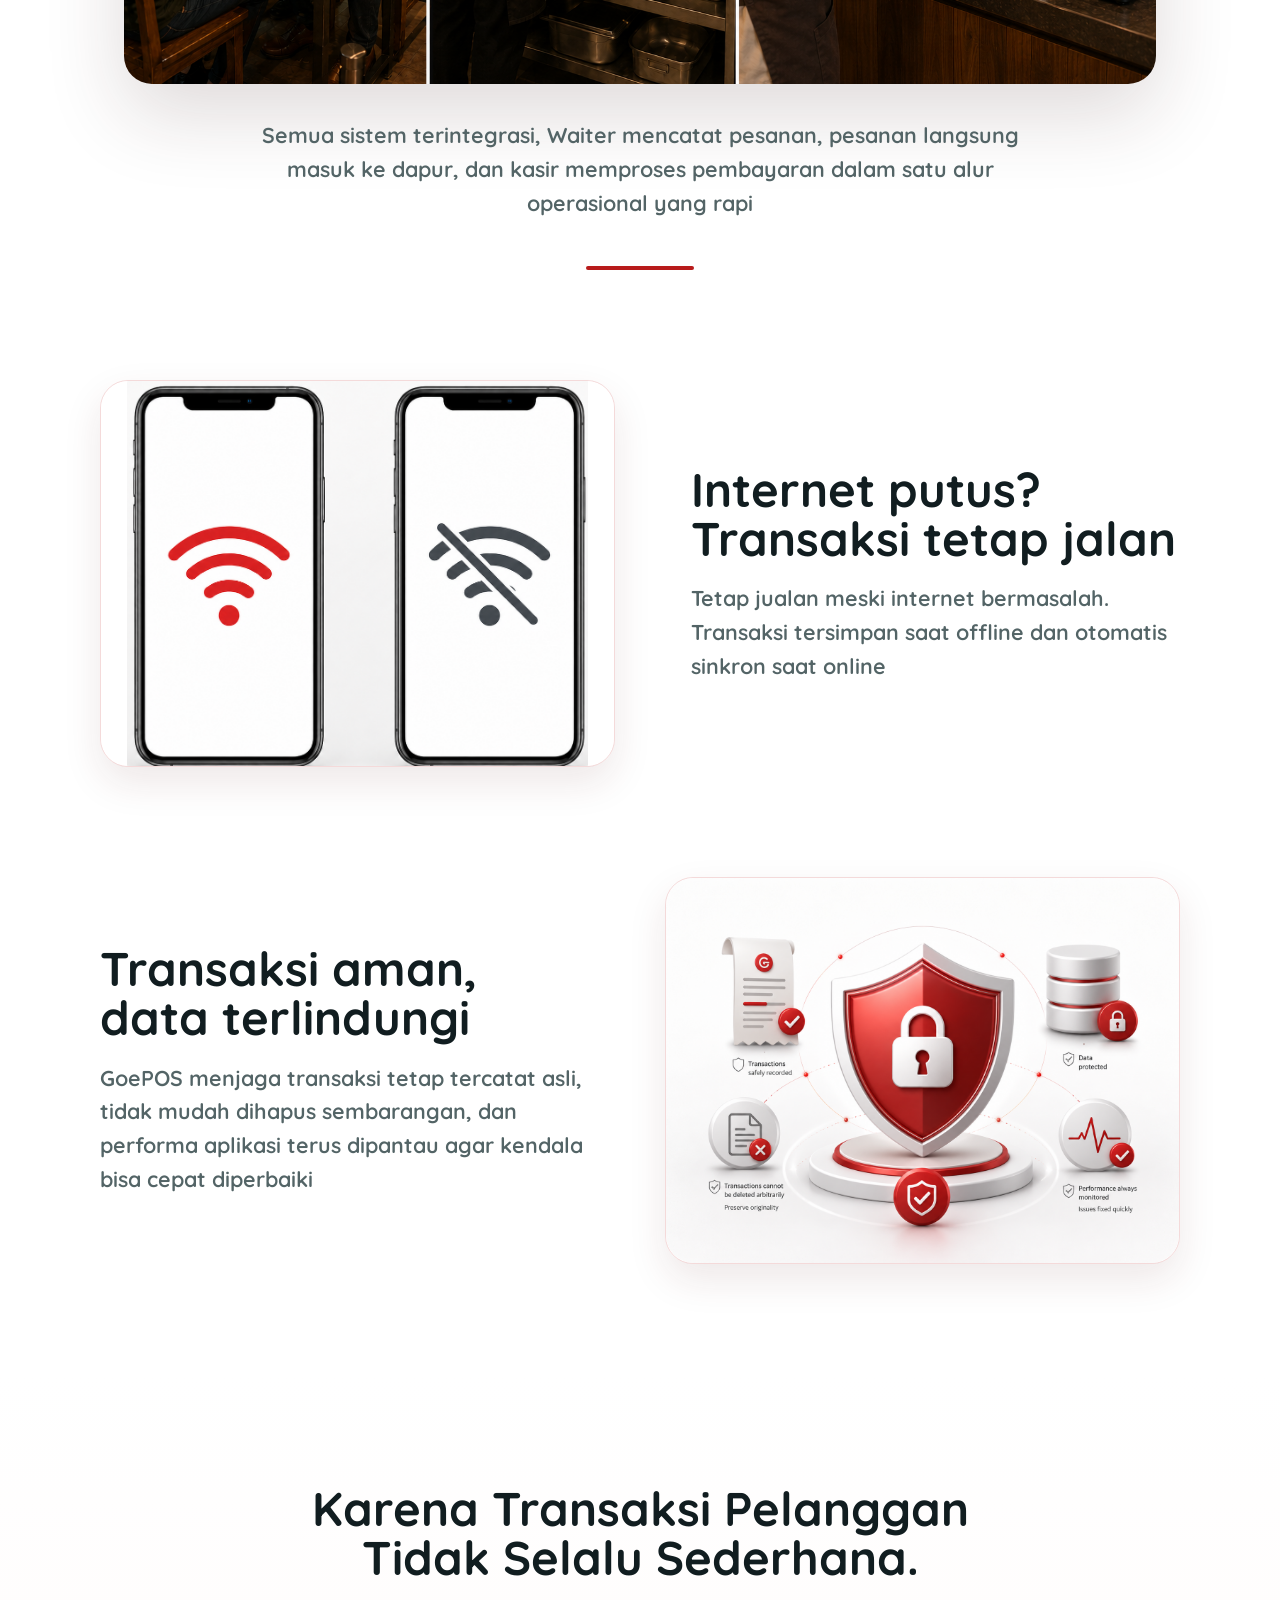
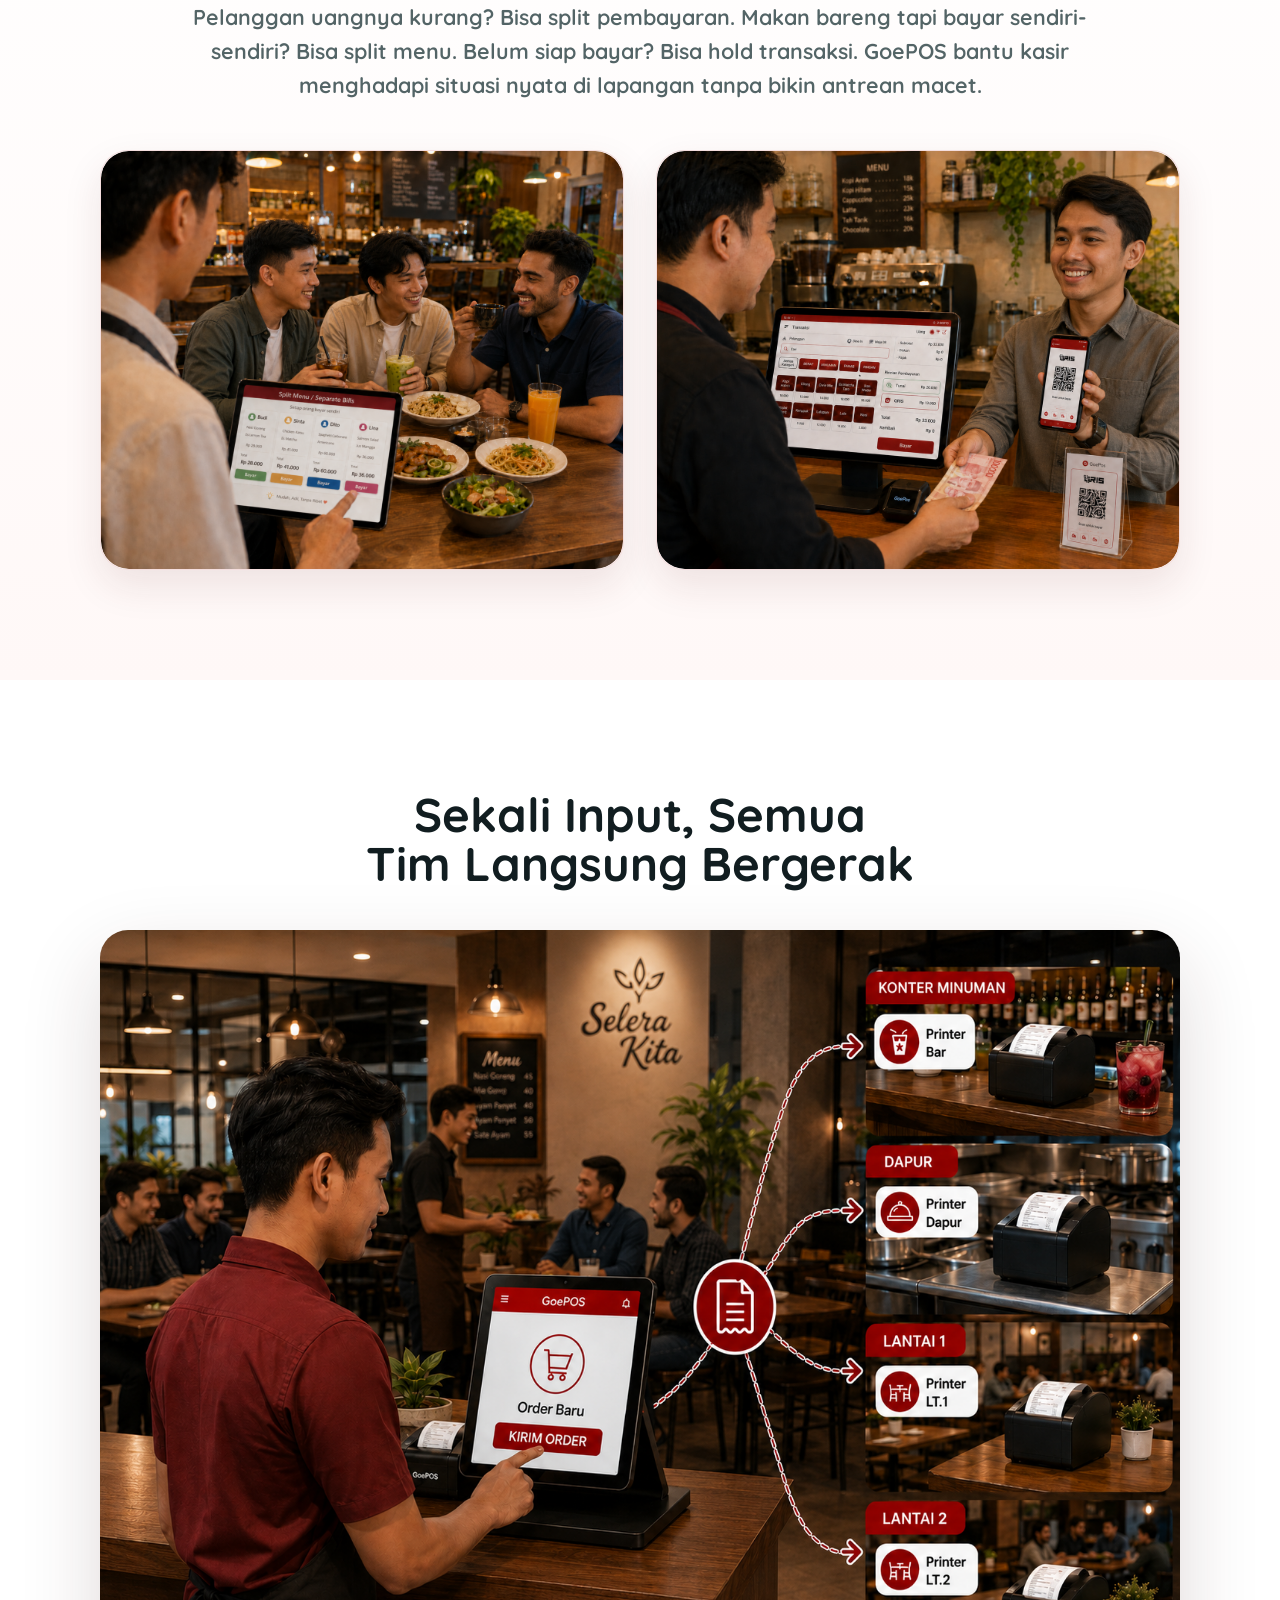
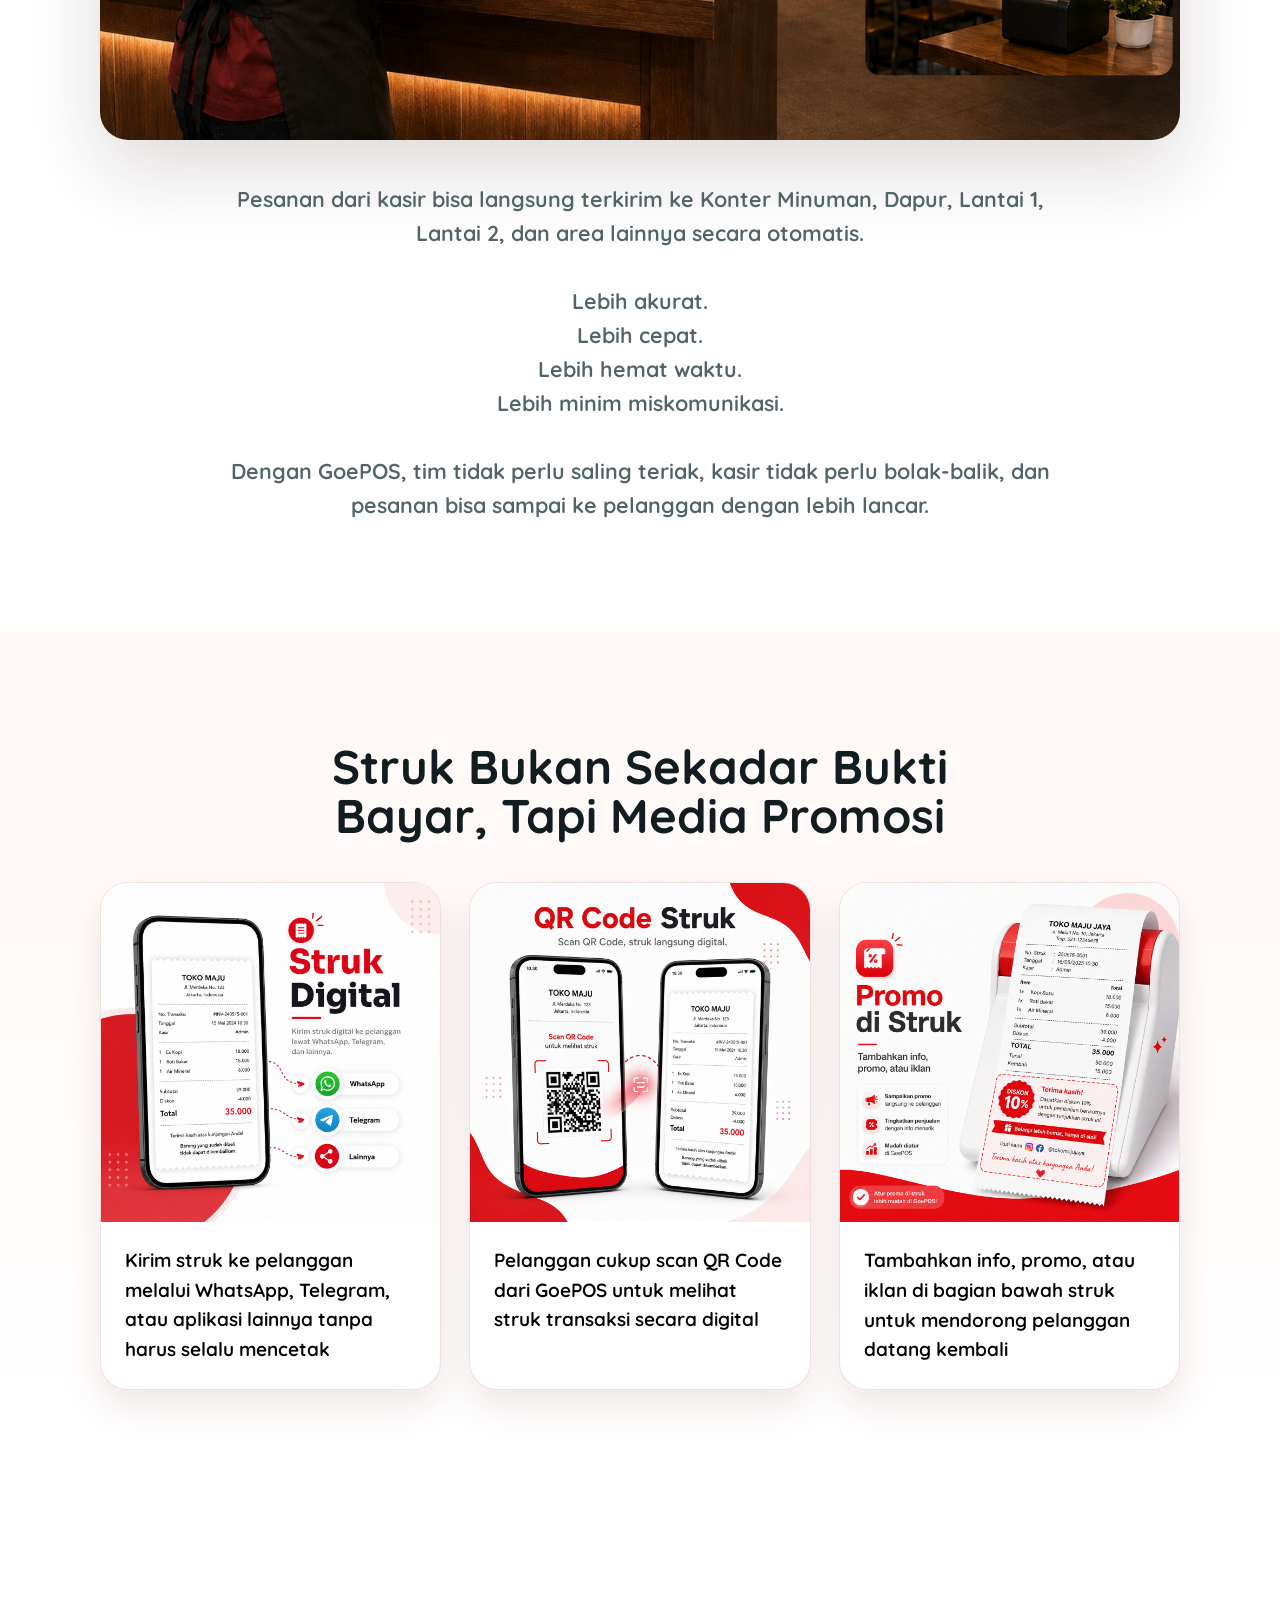
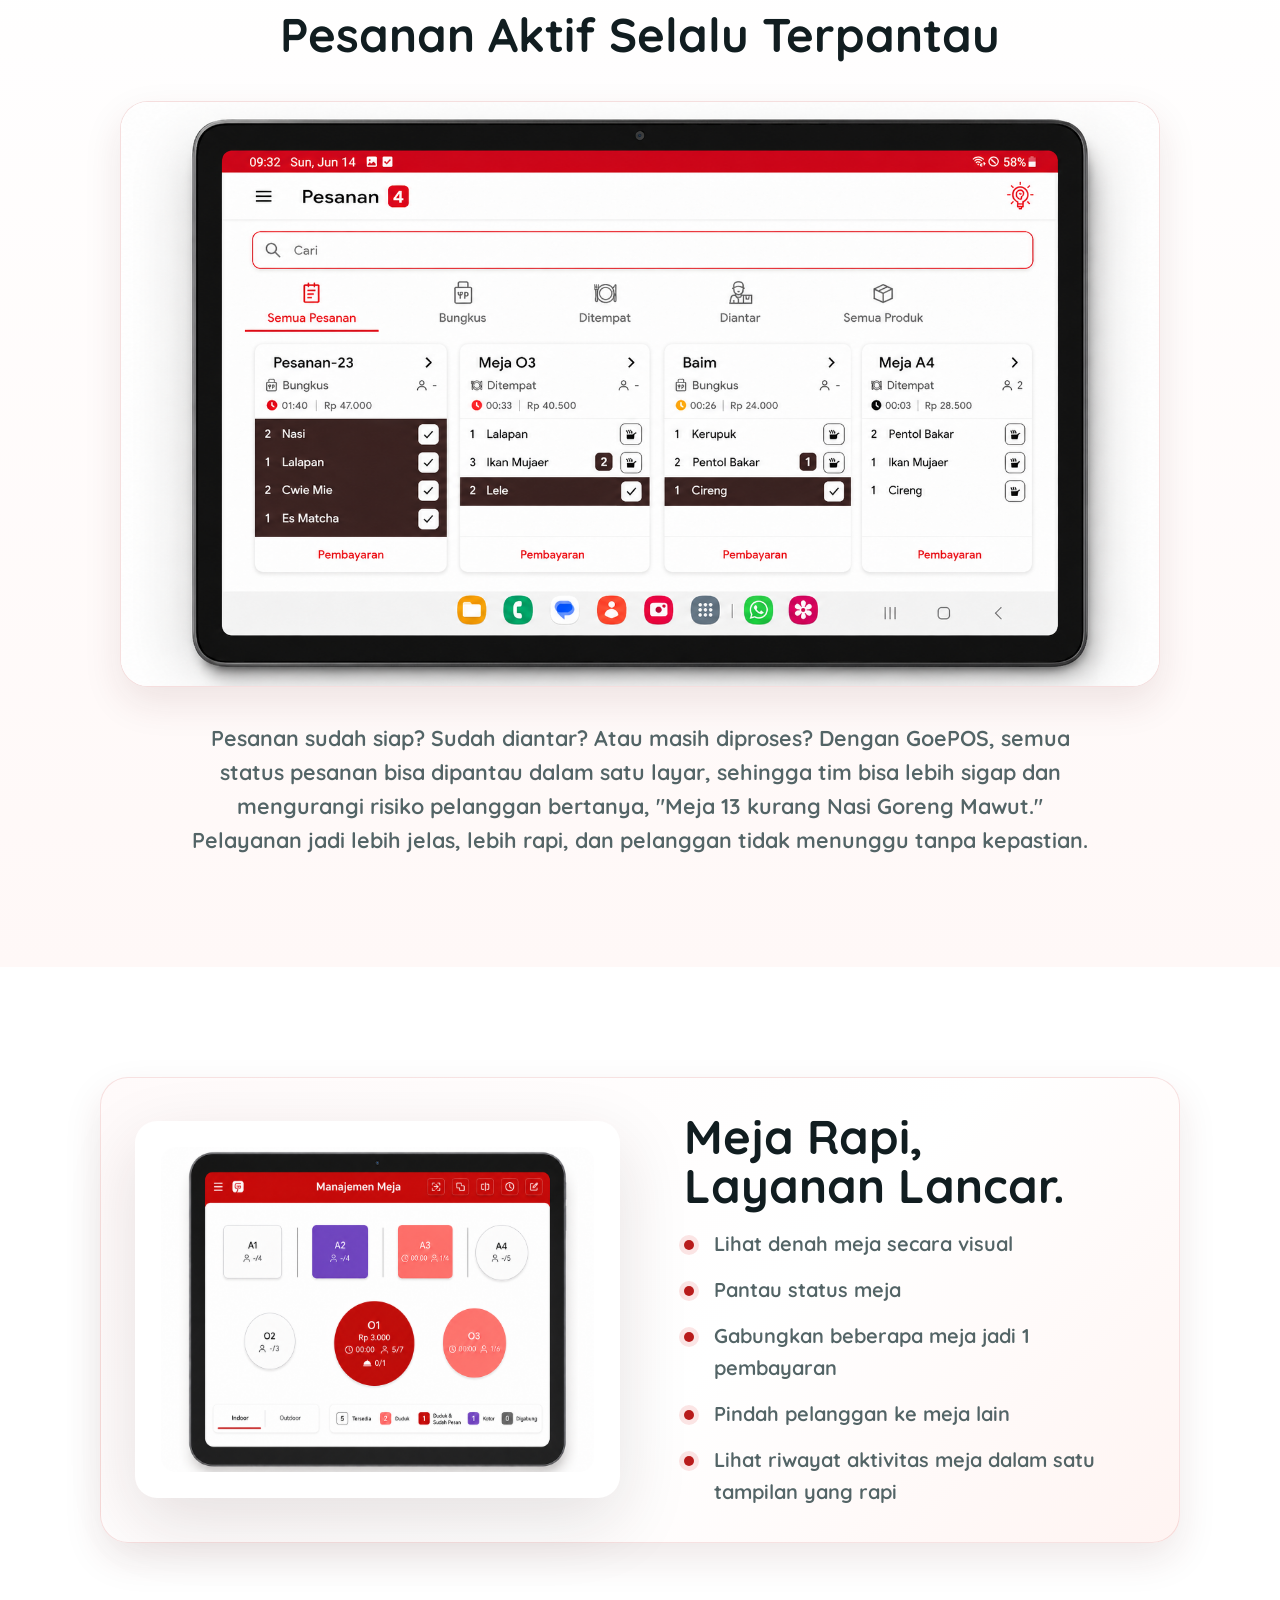
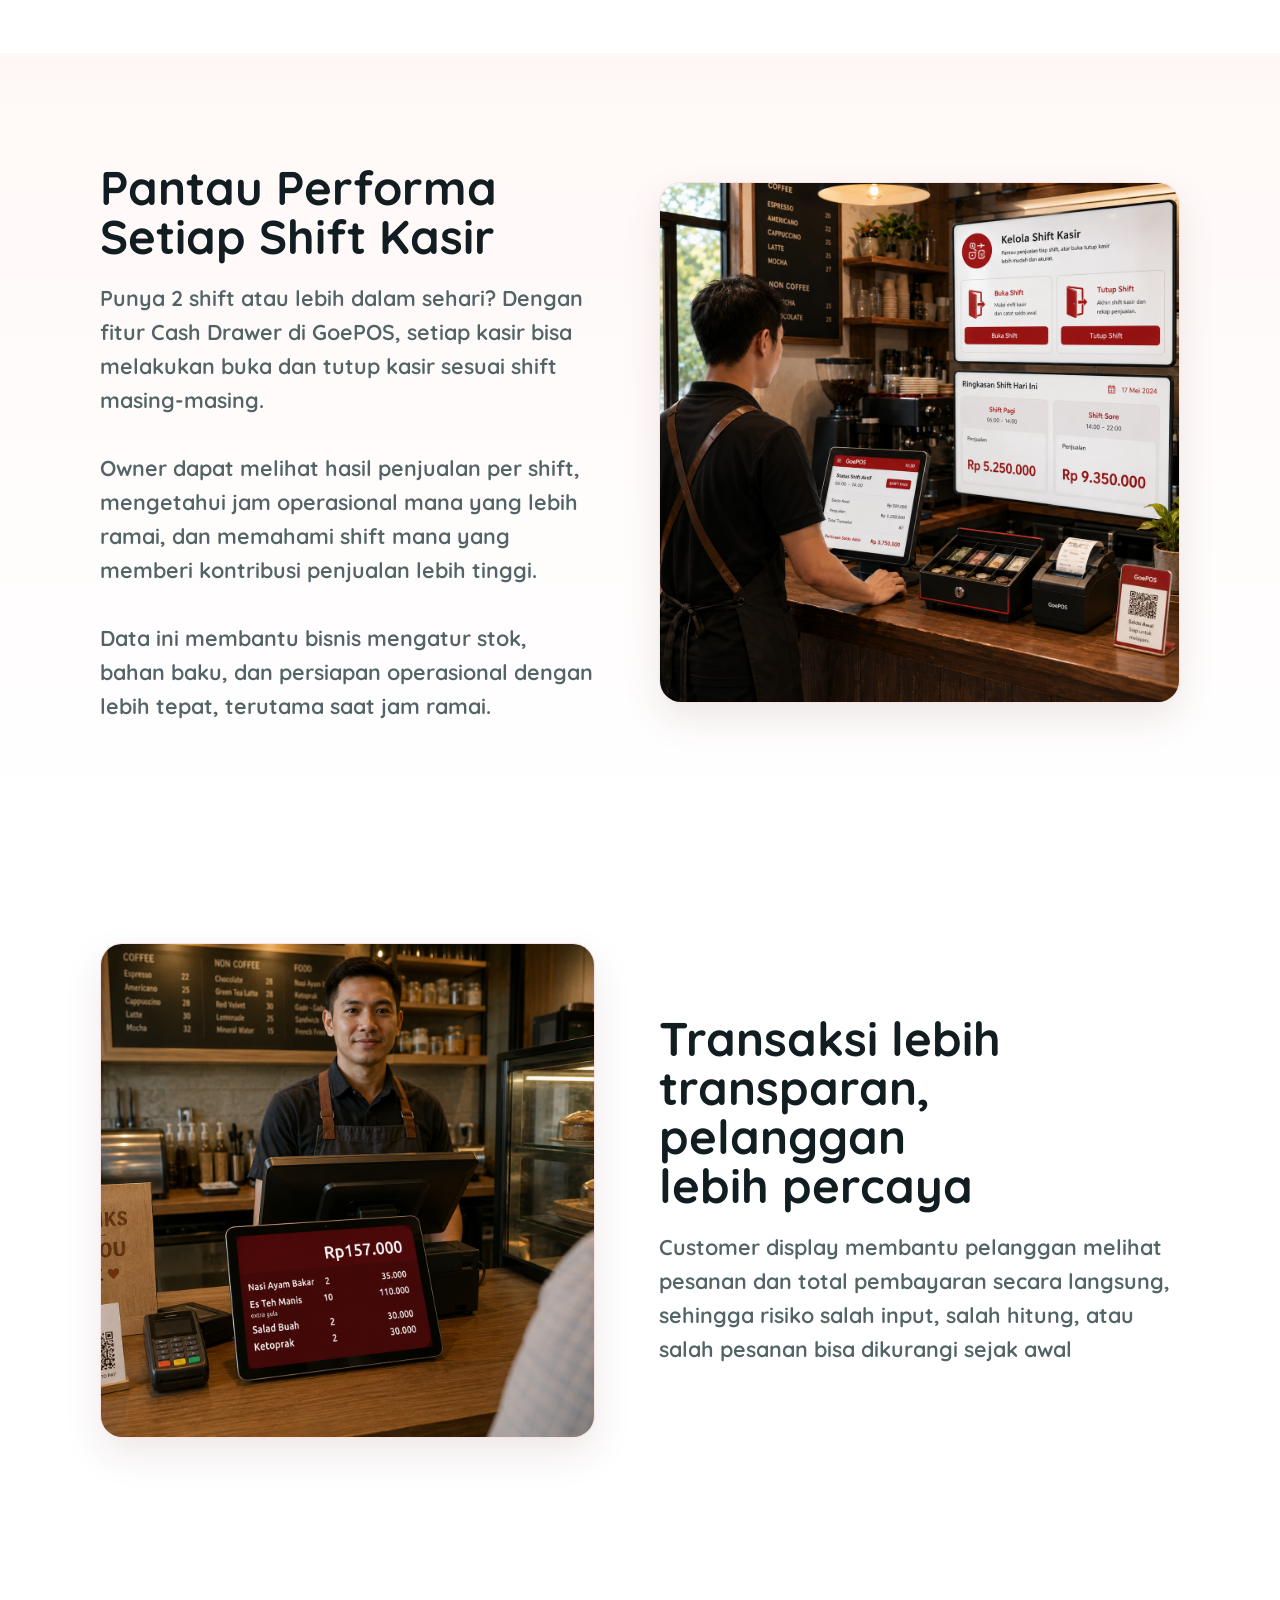
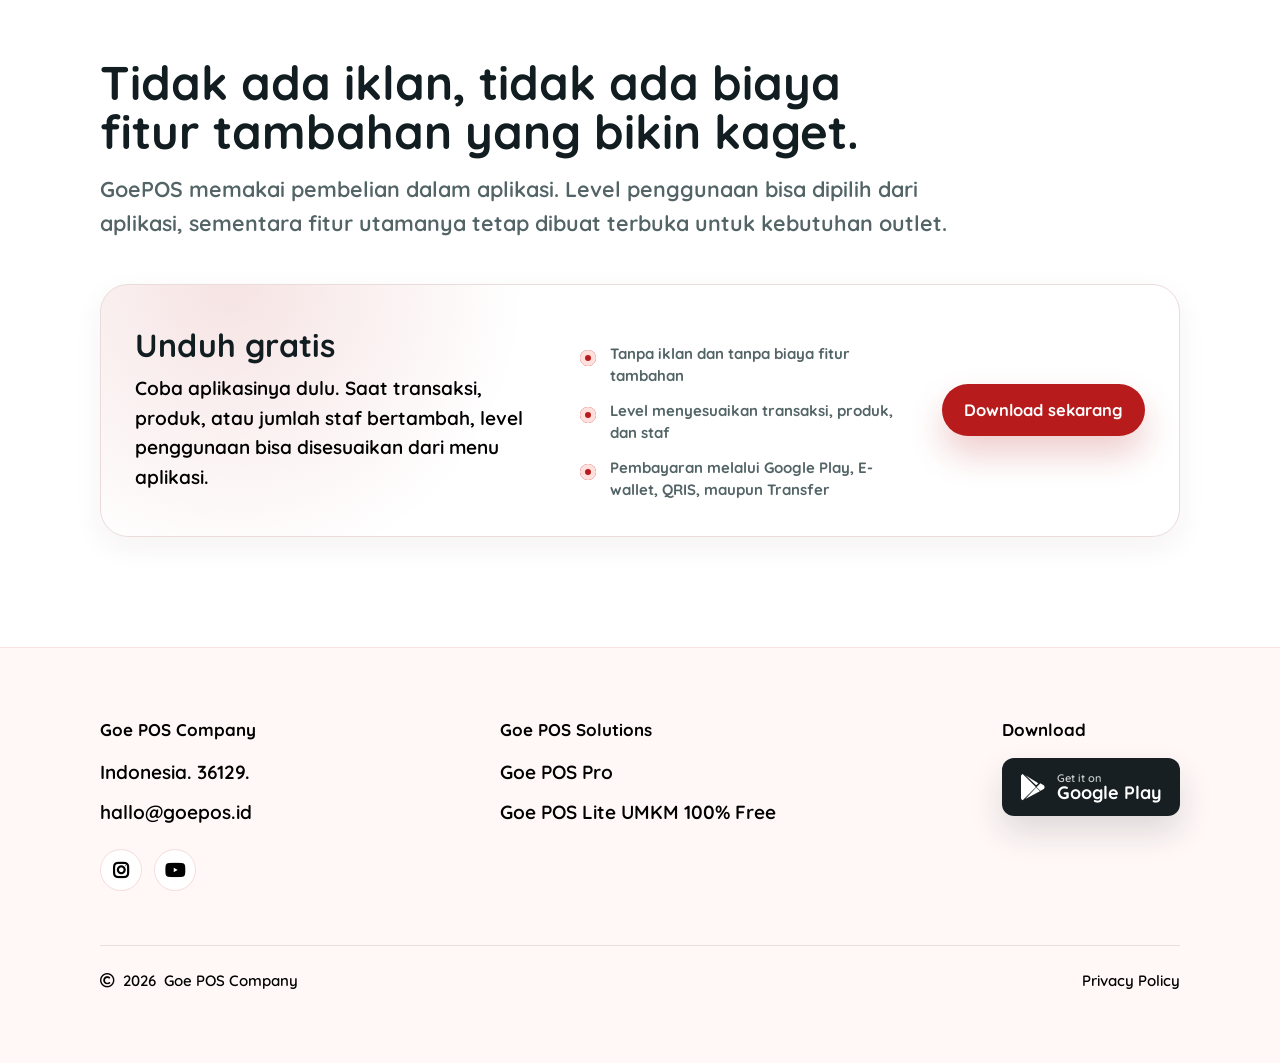
==== commit d49cb812: "ubah font" ====
--- a/id.html
+++ b/id.html
@@ -9,7 +9,7 @@
   <link rel="shortcut icon" type="image/x-icon" href="img/ic_goe.ico">
   <link rel="preconnect" href="https://fonts.googleapis.com">
   <link rel="preconnect" href="https://fonts.gstatic.com" crossorigin>
-  <link href="https://fonts.googleapis.com/css2?family=Sofia+Sans:ital,wght@0,1..1000;1,1..1000&display=swap" rel="stylesheet">
+  <link href="https://fonts.googleapis.com/css2?family=Quicksand:wght@300..700&family=Sofia+Sans:ital,wght@0,1..1000;1,1..1000&display=swap" rel="stylesheet">
   <link rel="stylesheet" href="css/fontawesome-all.min.css">
   <link rel="stylesheet" href="css/landing.css">
   <script async src="https://www.googletagmanager.com/gtag/js?id=AW-967997502"></script>
--- a/css/landing.css
+++ b/css/landing.css
@@ -1,4 +1,5 @@
 :root {
+  --font-main: "Quicksand", "Sofia Sans", Arial, sans-serif;
   --ink: #172326;
   --muted: #617174;
   --line: #eadcda;
@@ -25,9 +26,16 @@
 
 body {
   margin: 0;
-  font-family: "Sofia Sans", Arial, sans-serif;
+  font-family: var(--font-main);
   color: var(--ink);
   background: var(--white);
+}
+
+button,
+input,
+textarea,
+select {
+  font-family: inherit;
 }
 
 body.nav-open {
@@ -4032,10 +4040,11 @@
 
 /* Typography pass inspired by Shift4's clean, high-contrast hierarchy. */
 body {
-  font-family: "Sofia Sans", Arial, sans-serif;
+  font-family: var(--font-main);
   font-size: 16.5px;
-  line-height: 1.6;
+  line-height: 1.56;
   letter-spacing: 0;
+  font-weight: 600;
   text-rendering: optimizeLegibility;
   -webkit-font-smoothing: antialiased;
 }
@@ -4064,13 +4073,13 @@
 .goepos-hero-brand {
   font-size: clamp(34px, 3.73vw, 53px);
   line-height: 0.95;
-  font-weight: 900;
+  font-weight: 800;
 }
 
 .goepos-hero .goepos-hero-headline {
   font-size: clamp(25px, 2.79vw, 40px);
   line-height: 1.04;
-  font-weight: 900;
+  font-weight: 800;
 }
 
 .goepos-hero-title {
@@ -4083,7 +4092,7 @@
 .goepos-hero-support-text h4 {
   font-size: clamp(13px, 1.07vw, 16px);
   line-height: 1.12;
-  font-weight: 760;
+  font-weight: 800;
 }
 
 .goepos-hero-feature-text p,
@@ -4091,28 +4100,28 @@
   color: #38474a;
   font-size: clamp(13px, 1vw, 15.5px);
   line-height: 1.48;
-  font-weight: 500;
+  font-weight: 650;
 }
 
 .goepos-hero-business-text {
   color: #38474a;
   font-size: clamp(13px, 1vw, 15.5px);
   line-height: 1.48;
-  font-weight: 500;
+  font-weight: 650;
 }
 
 .goepos-hero-business-text strong {
   color: var(--goepos-primary);
   font-size: clamp(13px, 1.07vw, 16px);
   line-height: 1.12;
-  font-weight: 760;
+  font-weight: 800;
 }
 
 .goepos-hero-cta .label,
 .btn,
 .header-cta,
 .language-switch button {
-  font-weight: 800;
+  font-weight: 900;
 }
 
 .spotlight-heading h2,
@@ -4126,8 +4135,8 @@
 .cashier-shift-copy h2 {
   color: #111d20;
   font-size: clamp(32px, 3.69vw, 52px);
-  line-height: 1.06;
-  font-weight: 880;
+  line-height: 1.04;
+  font-weight: 800;
 }
 
 .section-heading {
@@ -4143,15 +4152,15 @@
 .cashier-shift-copy p {
   color: #536466;
   font-size: clamp(21.5px, 1.67vw, 24px);
-  line-height: 1.68;
-  font-weight: 500;
+  line-height: 1.58;
+  font-weight: 650;
 }
 
 .table-management-list li {
   color: #536466;
   font-size: clamp(20px, 1.5vw, 22.5px);
   line-height: 1.6;
-  font-weight: 500;
+  font-weight: 650;
 }
 
 .receipt-promo-card p,
@@ -4162,8 +4171,8 @@
 .footer-links {
   color: #000000;
   font-size: clamp(19px, 1.27vw, 21px);
-  line-height: 1.62;
-  font-weight: 500;
+  line-height: 1.56;
+  font-weight: 650;
 }
 
 .business-card h3,
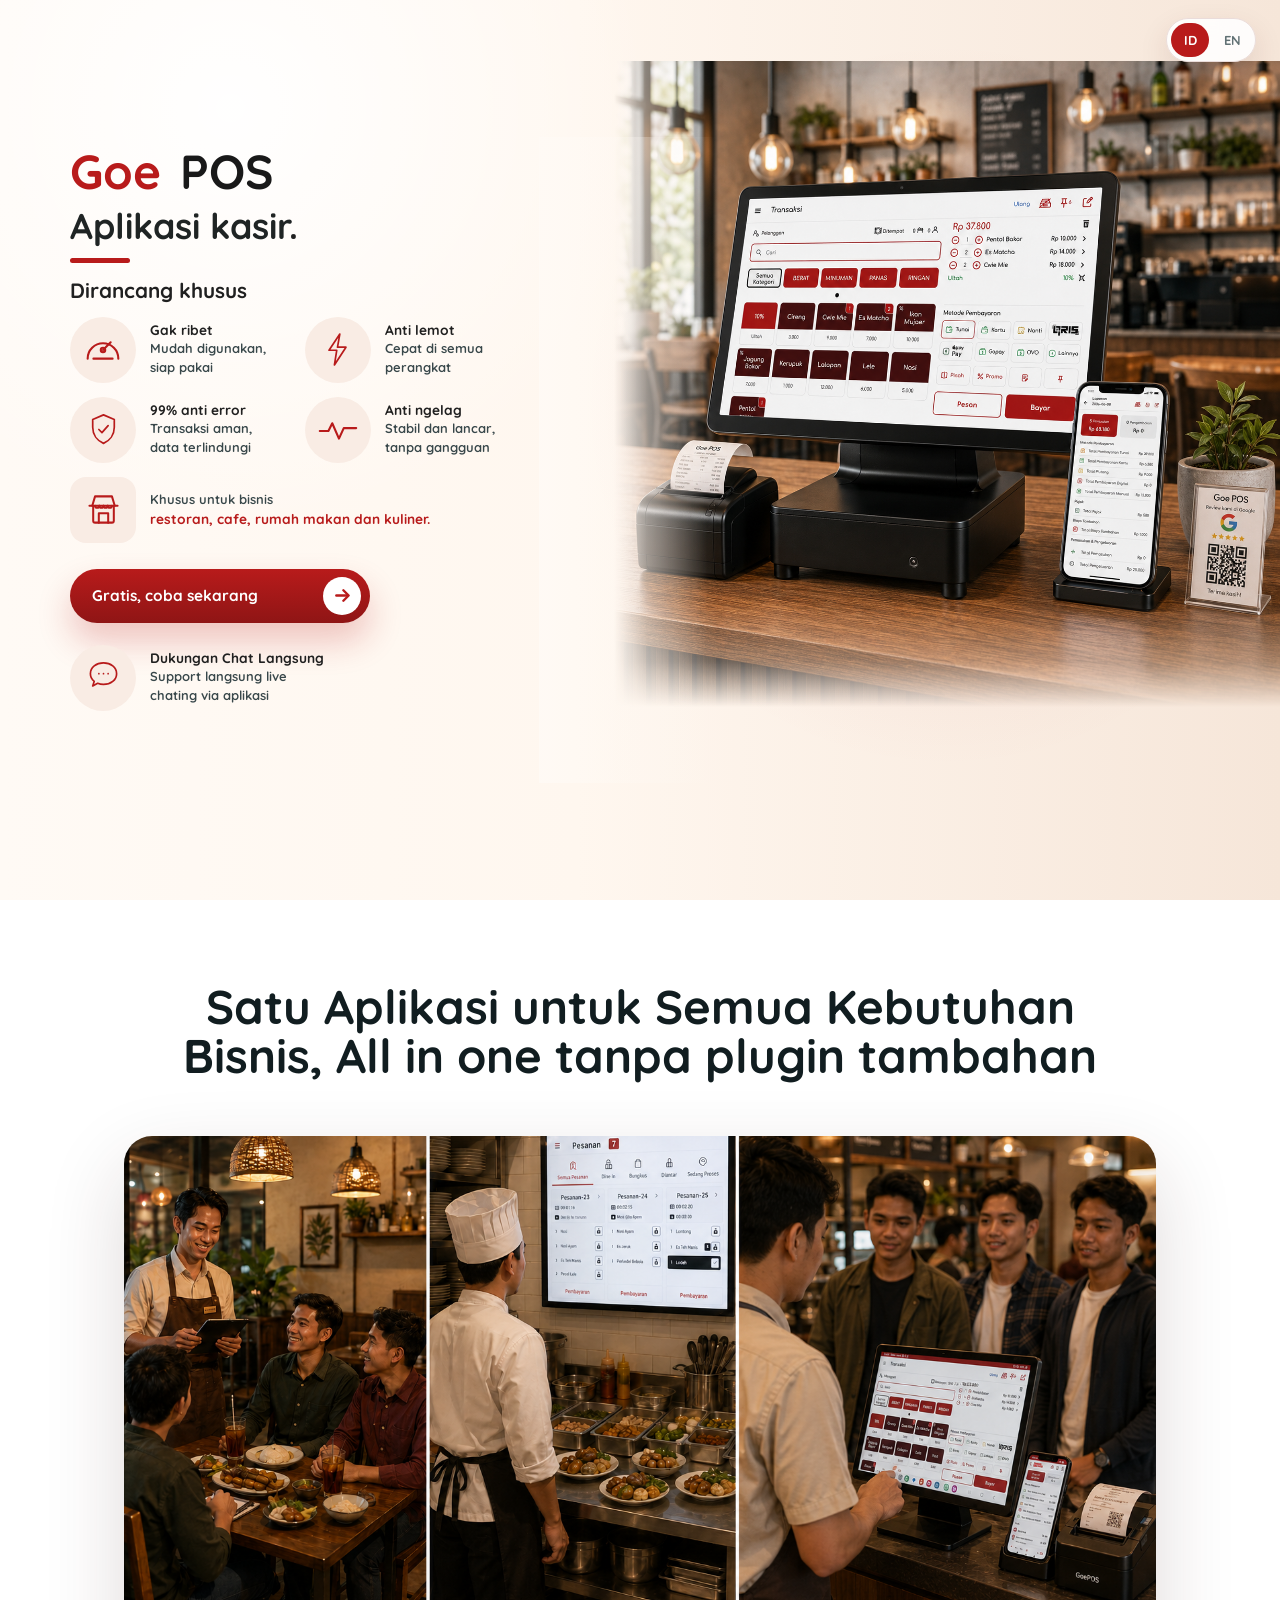
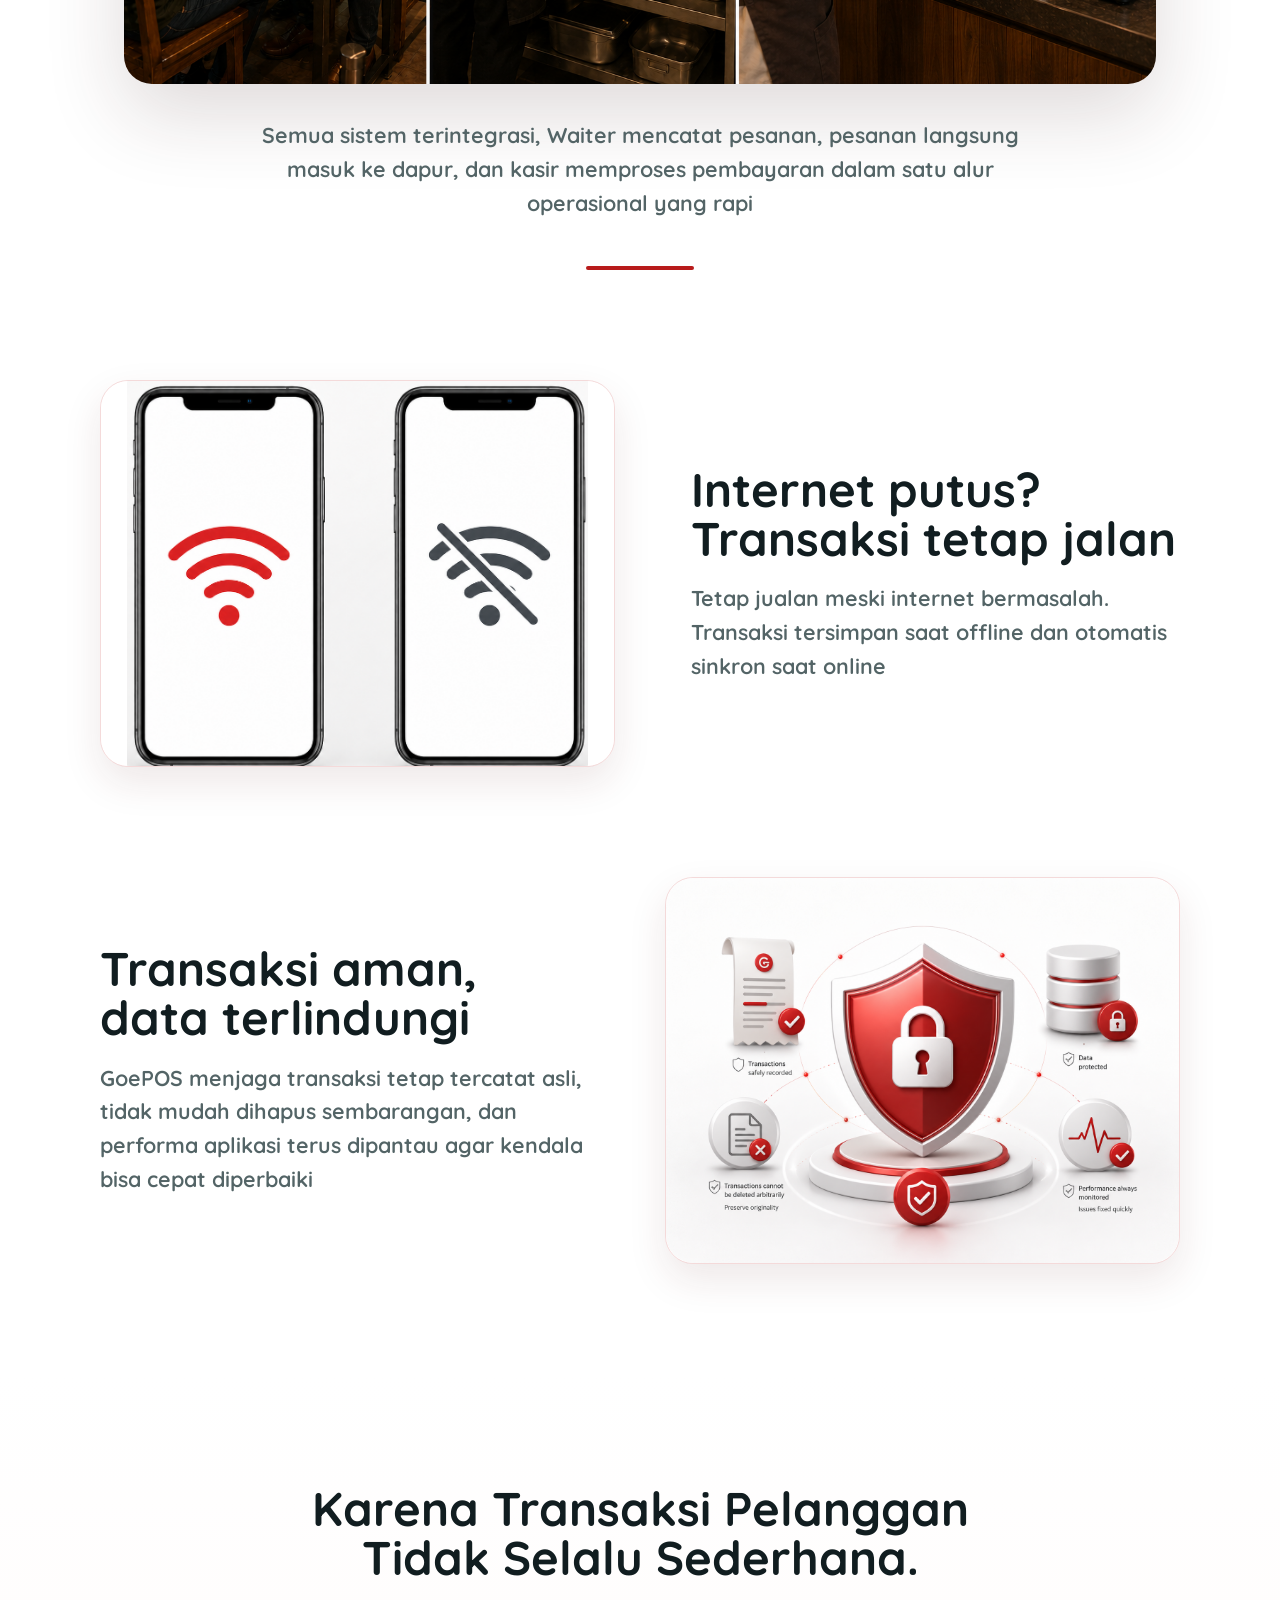
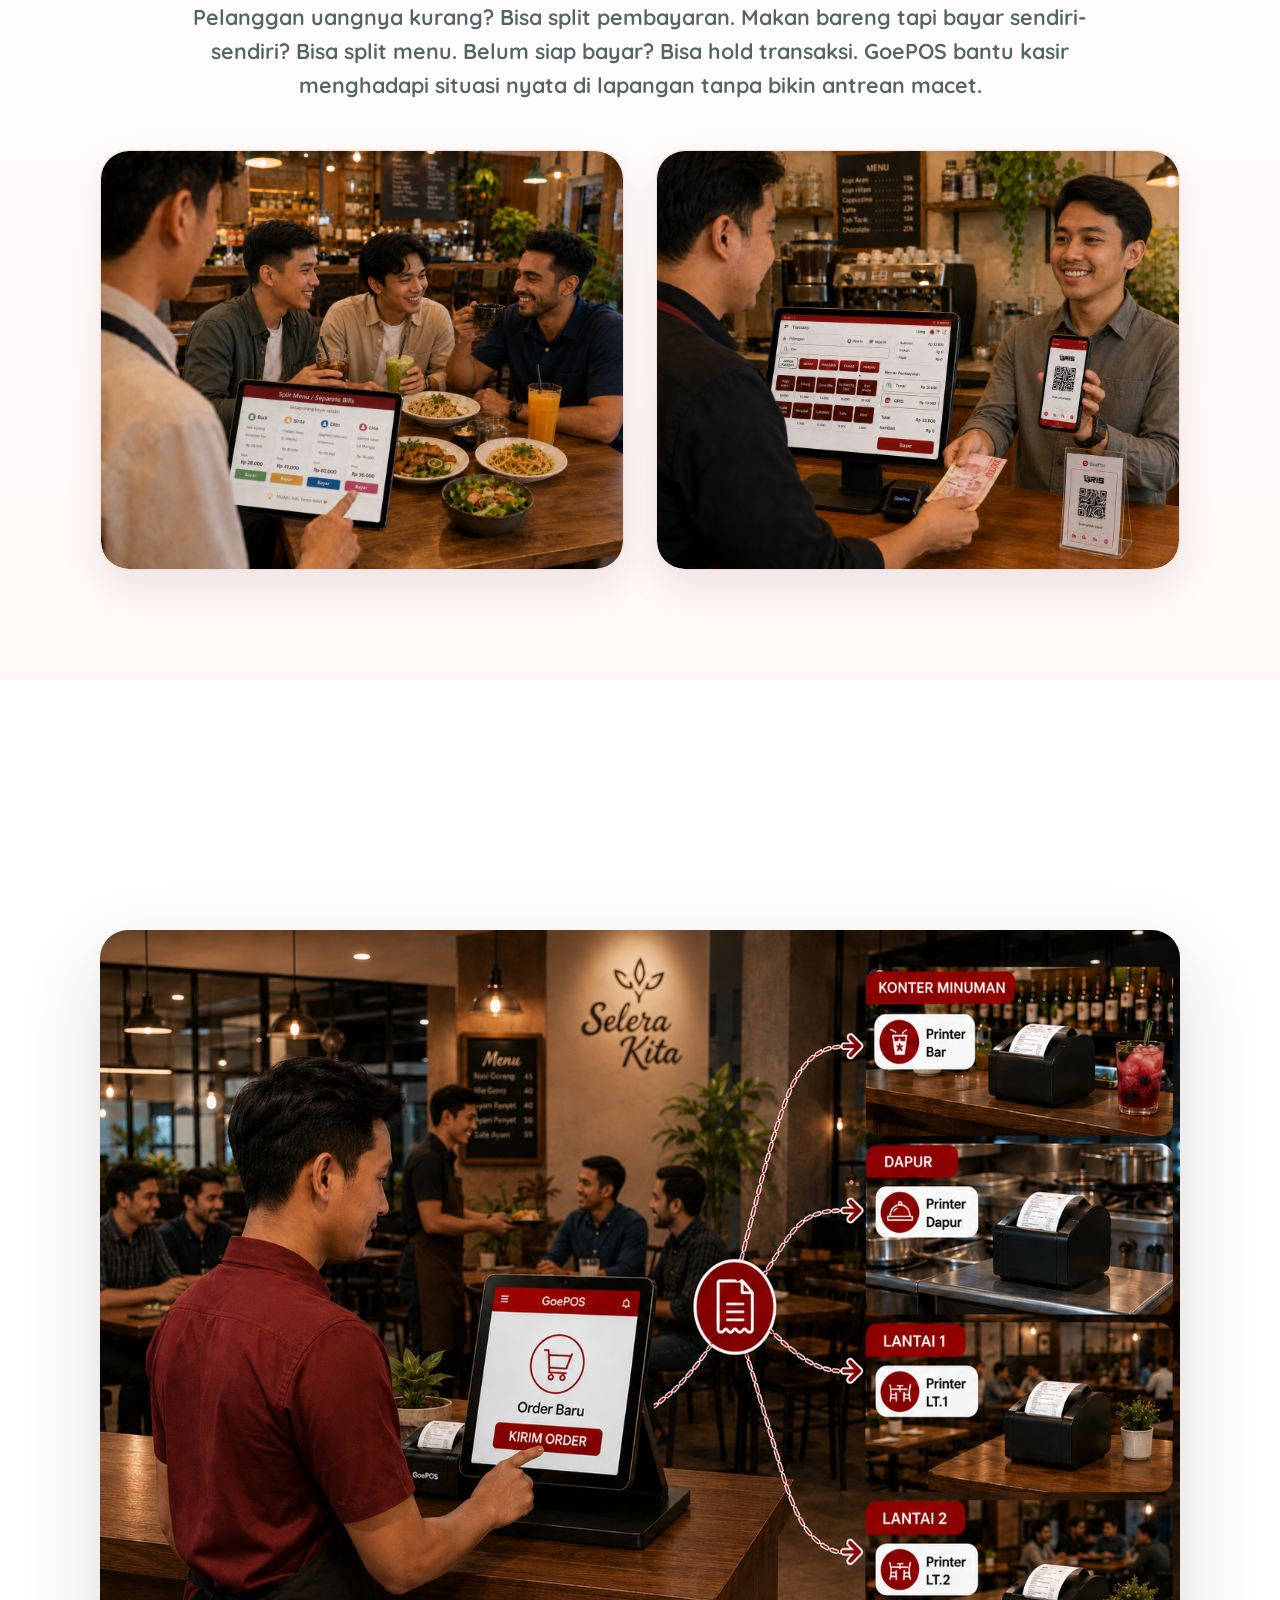
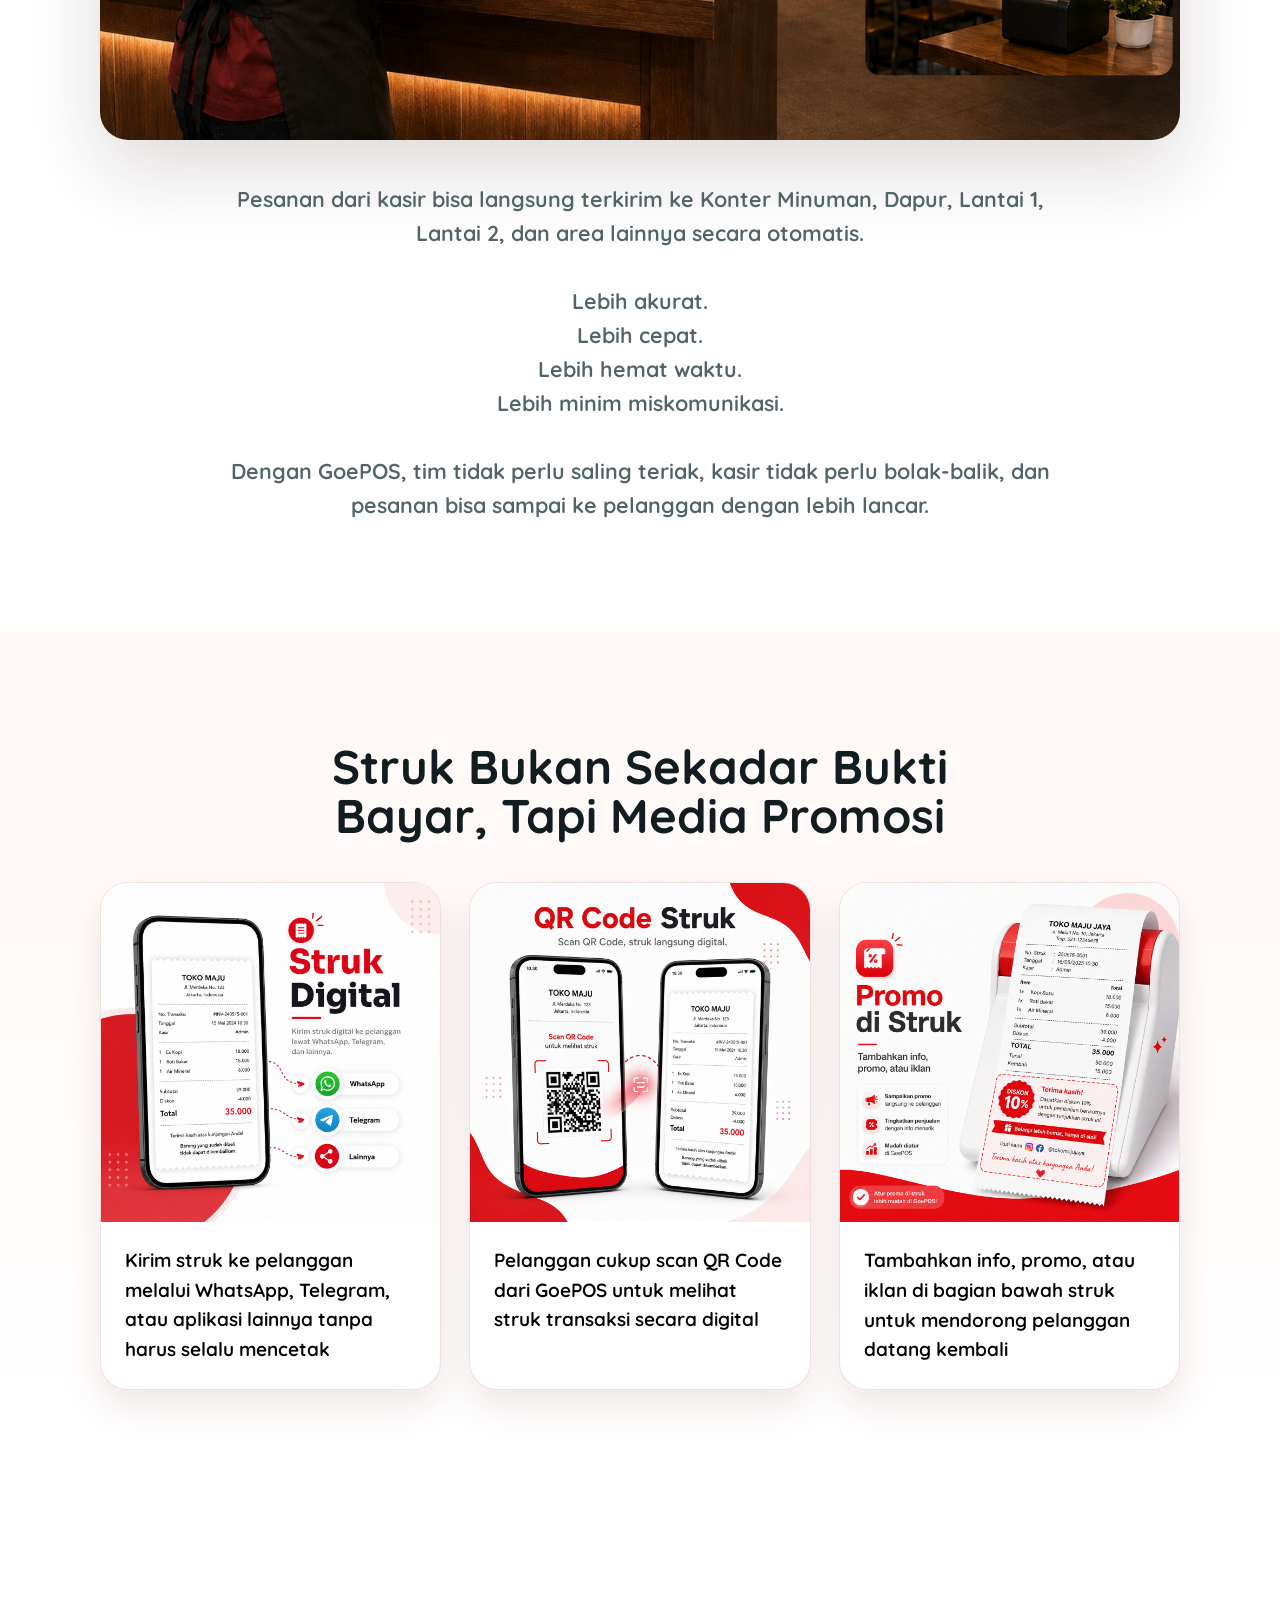
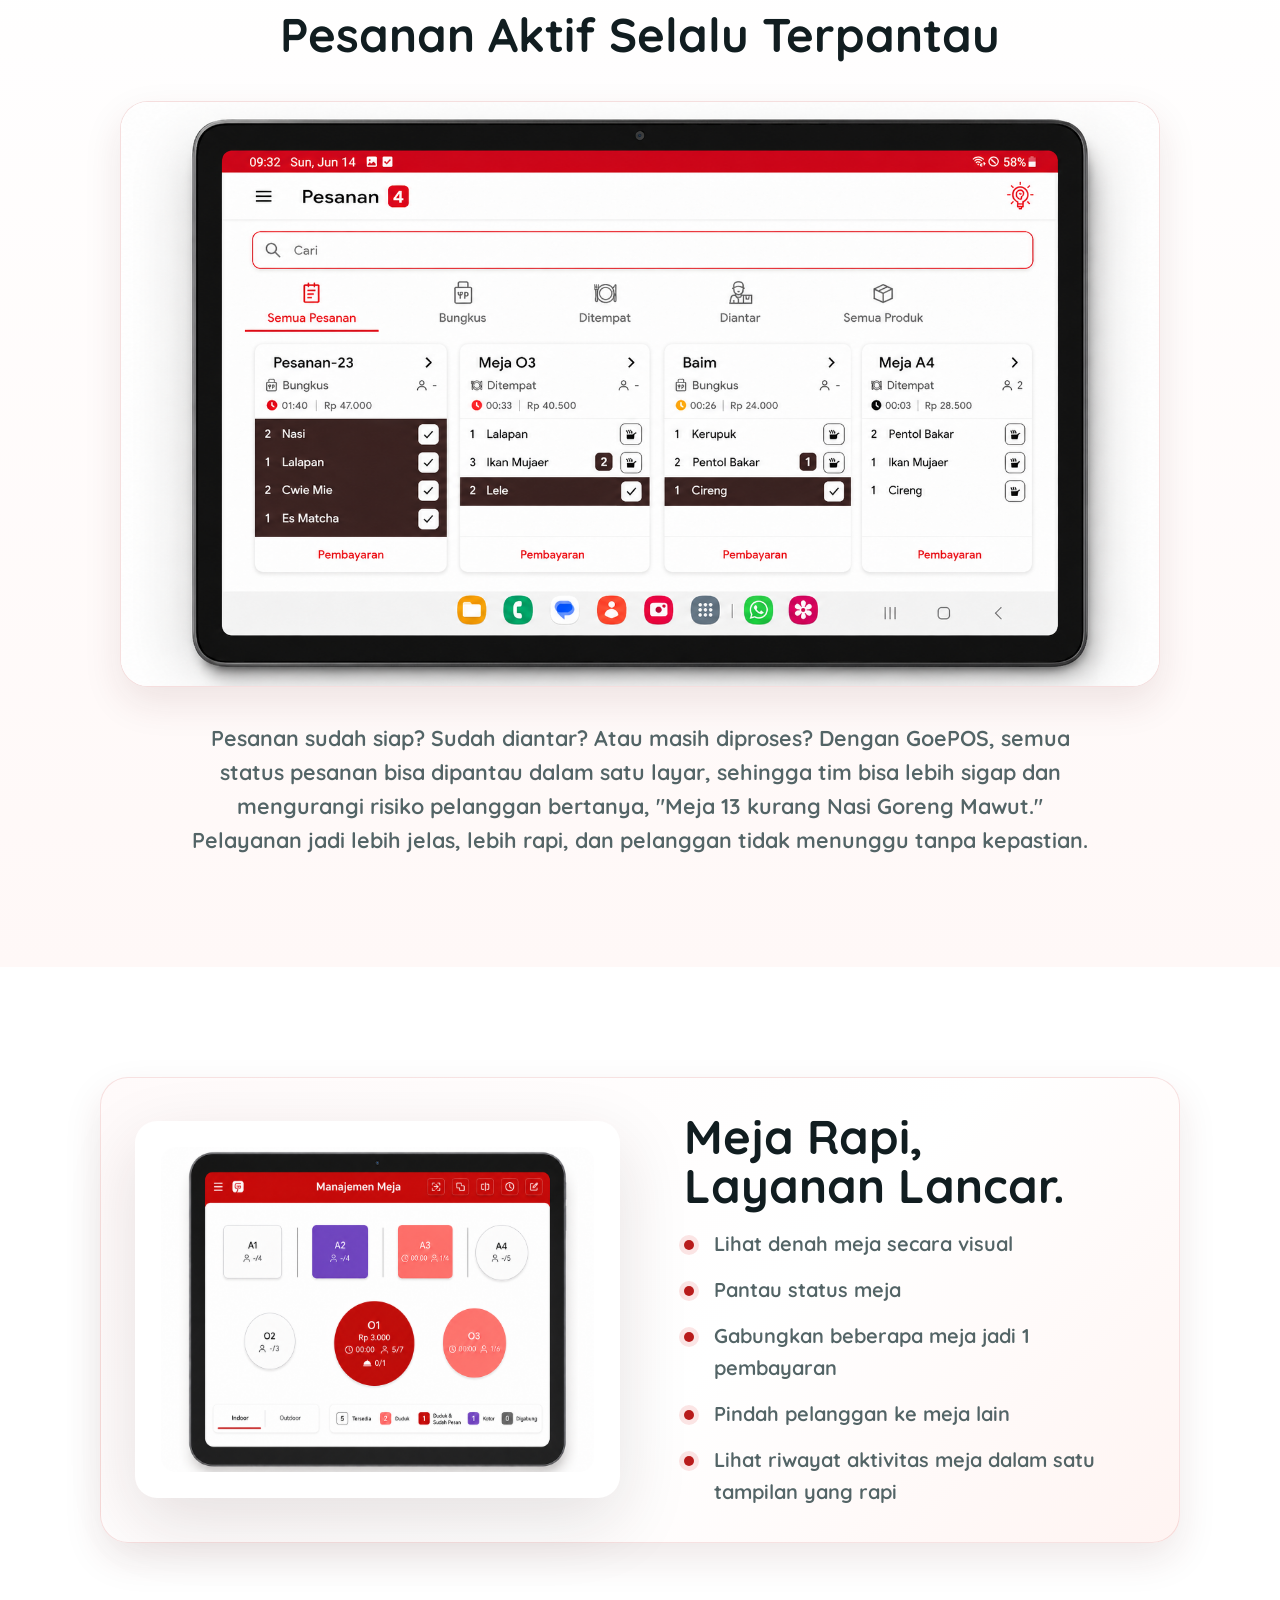
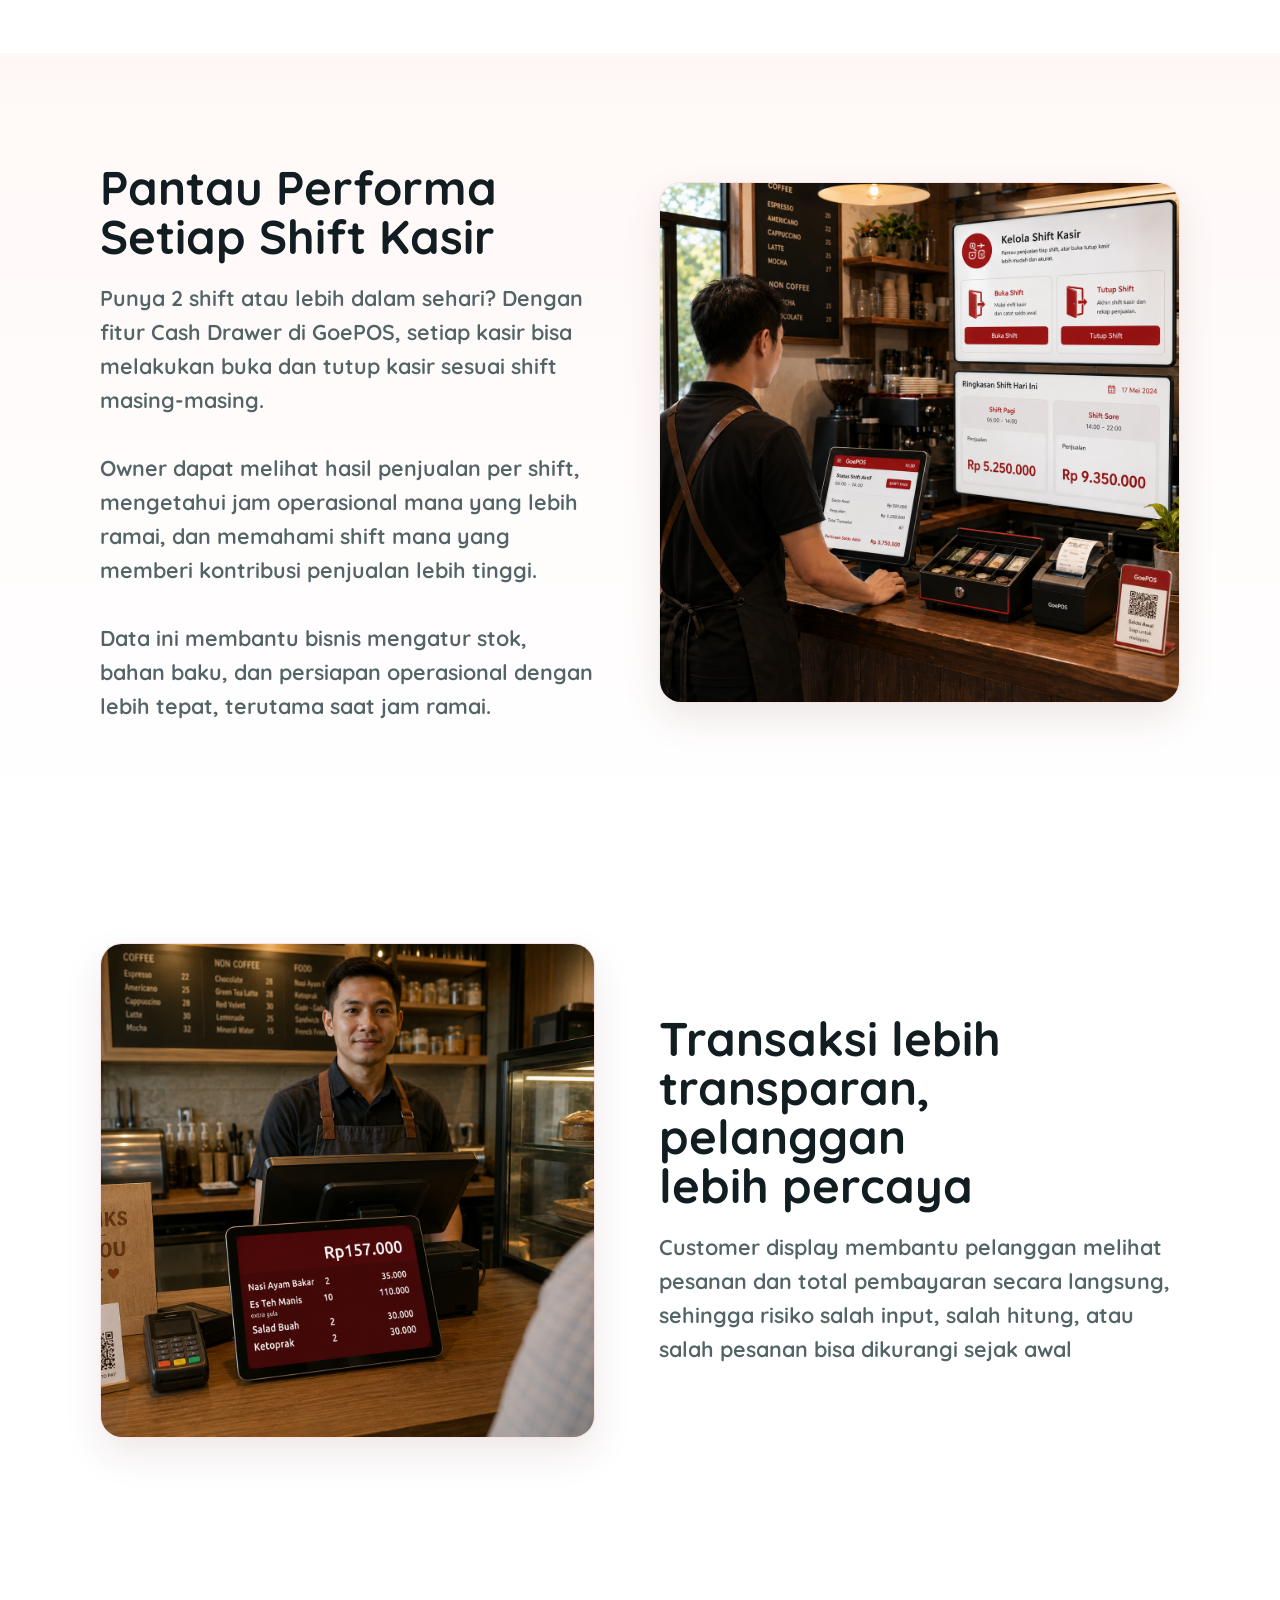
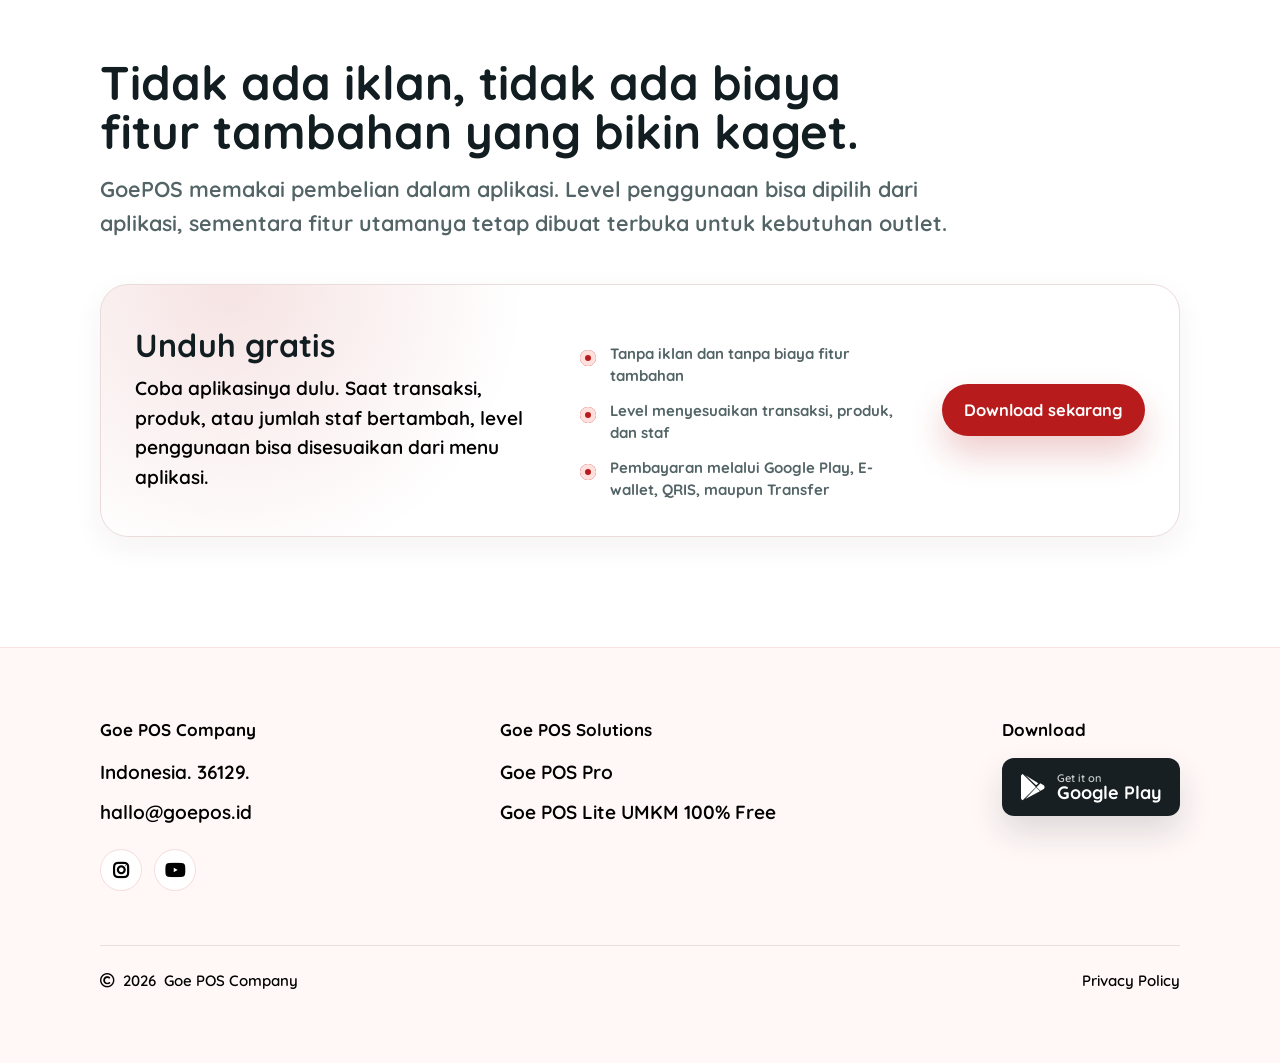
==== commit 0787eedb: "seo" ====
--- a/id.html
+++ b/id.html
@@ -6,6 +6,26 @@
   <meta name="viewport" content="width=device-width, initial-scale=1">
   <title>GoePOS - Aplikasi Kasir Cloud untuk Bisnis Kuliner</title>
   <meta name="description" content="GoePOS adalah aplikasi kasir cloud untuk restoran, kafe, dan food truck. Bisa online dan offline, lengkap dengan pesanan lewat HP, KDS, stok, laporan, dan akses banyak pengguna.">
+  <meta name="robots" content="index, follow">
+  <meta name="theme-color" content="#B81B1B">
+  <link rel="canonical" href="https://goepos.id/id.html">
+  <link rel="alternate" hreflang="id" href="https://goepos.id/id.html">
+  <link rel="alternate" hreflang="en" href="https://goepos.id/">
+  <link rel="alternate" hreflang="x-default" href="https://goepos.id/">
+  <meta property="og:type" content="website">
+  <meta property="og:locale" content="id_ID">
+  <meta property="og:locale:alternate" content="en_US">
+  <meta property="og:site_name" content="GoePOS">
+  <meta property="og:title" content="GoePOS - Aplikasi Kasir Cloud untuk Bisnis Kuliner">
+  <meta property="og:description" content="Aplikasi kasir cloud untuk restoran, kafe, rumah makan, dan bisnis kuliner. Tetap berjalan online maupun offline, lengkap dengan order, dapur, stok, laporan, dan multi-user.">
+  <meta property="og:url" content="https://goepos.id/id.html">
+  <meta property="og:image" content="https://goepos.id/img/goepos-hero-cafe-devices.png">
+  <meta property="og:image:alt" content="Tampilan GoePOS di beberapa perangkat untuk operasional restoran dan kafe">
+  <meta name="twitter:card" content="summary_large_image">
+  <meta name="twitter:title" content="GoePOS - Aplikasi Kasir Cloud untuk Bisnis Kuliner">
+  <meta name="twitter:description" content="Aplikasi kasir cloud untuk restoran, kafe, rumah makan, dan bisnis kuliner. Bisa online dan offline dengan fitur operasional lengkap.">
+  <meta name="twitter:image" content="https://goepos.id/img/goepos-hero-cafe-devices.png">
+  <meta name="twitter:image:alt" content="Tampilan GoePOS di beberapa perangkat untuk operasional restoran dan kafe">
   <link rel="shortcut icon" type="image/x-icon" href="img/ic_goe.ico">
   <link rel="preconnect" href="https://fonts.googleapis.com">
   <link rel="preconnect" href="https://fonts.gstatic.com" crossorigin>
@@ -32,6 +52,69 @@
       return false;
     }
   </script>
+  <script type="application/ld+json">
+    {
+      "@context": "https://schema.org",
+      "@graph": [
+        {
+          "@type": "Organization",
+          "@id": "https://goepos.id/#organization",
+          "name": "Goe POS Company",
+          "url": "https://goepos.id/",
+          "logo": "https://goepos.id/img/logo/logo_go.png",
+          "email": "hallo@goepos.id",
+          "sameAs": [
+            "https://www.instagram.com/goe_pos",
+            "https://www.youtube.com/@goeposrestaurantandcafe"
+          ]
+        },
+        {
+          "@type": "WebSite",
+          "@id": "https://goepos.id/#website",
+          "url": "https://goepos.id/",
+          "name": "GoePOS",
+          "inLanguage": ["id", "en"],
+          "publisher": {
+            "@id": "https://goepos.id/#organization"
+          }
+        },
+        {
+          "@type": "SoftwareApplication",
+          "@id": "https://goepos.id/#software",
+          "name": "GoePOS",
+          "applicationCategory": "BusinessApplication",
+          "operatingSystem": "Android",
+          "url": "https://goepos.id/id.html",
+          "downloadUrl": "https://play.google.com/store/apps/details?id=com.pos.goe&hl=id",
+          "image": "https://goepos.id/img/goepos-hero-cafe-devices.png",
+          "description": "GoePOS adalah aplikasi kasir cloud untuk restoran, kafe, rumah makan, food truck, dan bisnis kuliner yang dapat berjalan online maupun offline.",
+          "offers": {
+            "@type": "Offer",
+            "price": "0",
+            "priceCurrency": "IDR",
+            "availability": "https://schema.org/InStock"
+          },
+          "publisher": {
+            "@id": "https://goepos.id/#organization"
+          }
+        },
+        {
+          "@type": "WebPage",
+          "@id": "https://goepos.id/id.html#webpage",
+          "url": "https://goepos.id/id.html",
+          "name": "GoePOS - Aplikasi Kasir Cloud untuk Bisnis Kuliner",
+          "description": "GoePOS adalah aplikasi kasir cloud untuk restoran, kafe, rumah makan, dan bisnis kuliner.",
+          "isPartOf": {
+            "@id": "https://goepos.id/#website"
+          },
+          "about": {
+            "@id": "https://goepos.id/#software"
+          },
+          "inLanguage": "id"
+        }
+      ]
+    }
+  </script>
 </head>
 <body>
   <div class="language-switch" aria-label="Pilihan bahasa">
@@ -40,7 +123,7 @@
   </div>
 
   <main id="home">
-    <section class="goepos-hero">
+    <section class="goepos-hero" aria-labelledby="hero-title">
       <div class="goepos-hero-container">
         <div class="goepos-hero-left reveal">
           <div class="goepos-hero-brand">
@@ -48,7 +131,7 @@
             <span class="pos">POS</span>
           </div>
 
-          <h1 class="goepos-hero-headline" data-i18n-html="heroHeadline">
+          <h1 id="hero-title" class="goepos-hero-headline" data-i18n-html="heroHeadline">
             Aplikasi kasir<span class="dot">.</span>
           </h1>
 
@@ -159,17 +242,17 @@
               id="heroDevicesImg"
               class="goepos-hero-devices-img"
               src="img/goepos-hero-cafe-devices.png"
-              alt="Perangkat Goe POS"
+              alt="Aplikasi kasir GoePOS tampil di tablet, ponsel, dan perangkat kasir untuk restoran"
             >
           </div>
         </div>
       </div>
     </section>
 
-    <section class="post-hero-description">
+    <section class="post-hero-description" aria-labelledby="spotlight-title">
       <div class="container">
         <div class="spotlight-heading reveal">
-          <h2 data-i18n="spotlightTitle">Satu aplikasi untuk kasir, order, dapur, laporan, dan operasional kuliner</h2>
+          <h2 id="spotlight-title" data-i18n="spotlightTitle">Satu aplikasi untuk kasir, order, dapur, laporan, dan operasional kuliner</h2>
         </div>
         <div class="chrome-style-showcase reveal">
           <figure class="spotlight-hero-image">
@@ -207,10 +290,10 @@
       </div>
     </section>
 
-    <section class="section-pad flexible-transaction-section">
+    <section class="section-pad flexible-transaction-section" aria-labelledby="flexible-transaction-title">
       <div class="container">
         <div class="flexible-transaction-heading reveal">
-          <h2 data-i18n="flexibleTransactionTitle">Karena Transaksi Pelanggan Tidak Selalu Sederhana.</h2>
+          <h2 id="flexible-transaction-title" data-i18n="flexibleTransactionTitle">Karena Transaksi Pelanggan Tidak Selalu Sederhana.</h2>
           <p data-i18n="flexibleTransactionText">Pelanggan uangnya kurang? Bisa split pembayaran. Makan bareng tapi bayar sendiri-sendiri? Bisa split menu. Belum siap bayar? Bisa hold transaksi. GoePOS bantu kasir menghadapi situasi nyata di lapangan tanpa bikin antrean macet.</p>
         </div>
 
@@ -225,10 +308,10 @@
       </div>
     </section>
 
-    <section class="section-pad team-routing-section">
+    <section class="section-pad team-routing-section" aria-labelledby="team-routing-title">
       <div class="container">
         <div class="team-routing-heading reveal">
-          <h2 data-i18n="teamRoutingTitle">Sekali Input, Semua Tim Langsung Bergerak</h2>
+          <h2 id="team-routing-title" data-i18n="teamRoutingTitle">Sekali Input, Semua Tim Langsung Bergerak</h2>
         </div>
 
         <figure class="team-routing-visual reveal">
@@ -246,10 +329,10 @@
       </div>
     </section>
 
-    <section class="section-pad receipt-promo-section">
+    <section class="section-pad receipt-promo-section" aria-labelledby="receipt-promo-title">
       <div class="container">
         <div class="receipt-promo-heading reveal">
-          <h2 data-i18n="receiptPromoTitle">Struk Bukan Sekadar Bukti Bayar, Tapi Media Promosi</h2>
+          <h2 id="receipt-promo-title" data-i18n="receiptPromoTitle">Struk Bukan Sekadar Bukti Bayar, Tapi Media Promosi</h2>
         </div>
 
         <div class="receipt-promo-grid">
@@ -269,10 +352,10 @@
       </div>
     </section>
 
-    <section class="section-pad active-orders-section">
+    <section class="section-pad active-orders-section" aria-labelledby="active-orders-title">
       <div class="container">
         <div class="active-orders-heading reveal">
-          <h2 data-i18n="activeOrdersTitle">Pesanan Aktif Selalu Terpantau</h2>
+          <h2 id="active-orders-title" data-i18n="activeOrdersTitle">Pesanan Aktif Selalu Terpantau</h2>
         </div>
 
         <div class="active-orders-grid">
@@ -285,14 +368,14 @@
       </div>
     </section>
 
-    <section class="section-pad table-management-section">
+    <section class="section-pad table-management-section" aria-labelledby="table-management-title">
       <div class="container">
         <article class="table-management-card reveal">
           <figure class="table-management-media">
             <img src="img/goepos-table-management-showcase.png" alt="Tampilan manajemen meja GoePOS">
           </figure>
           <div class="table-management-copy">
-            <h2 data-i18n="tableManagementTitle">Meja Rapi, Layanan Lancar.</h2>
+            <h2 id="table-management-title" data-i18n="tableManagementTitle">Meja Rapi, Layanan Lancar.</h2>
             <ul class="table-management-list">
               <li data-i18n="tableManagementPoint1">Lihat denah meja secara visual</li>
               <li data-i18n="tableManagementPoint2">Pantau status meja</li>
@@ -305,11 +388,11 @@
       </div>
     </section>
 
-    <section class="section-pad cashier-shift-section">
+    <section class="section-pad cashier-shift-section" aria-labelledby="cashier-shift-title">
       <div class="container">
         <article class="cashier-shift-card reveal">
           <div class="cashier-shift-copy">
-            <h2 data-i18n="cashierShiftTitle">Pantau Performa Setiap Shift Kasir</h2>
+            <h2 id="cashier-shift-title" data-i18n="cashierShiftTitle">Pantau Performa Setiap Shift Kasir</h2>
             <p data-i18n-html="cashierShiftText">Punya 2 shift atau lebih dalam sehari? Dengan fitur Cash Drawer di GoePOS, setiap kasir bisa melakukan buka dan tutup kasir sesuai shift masing-masing.<br><br>Owner dapat melihat hasil penjualan per shift, mengetahui jam operasional mana yang lebih ramai, dan memahami shift mana yang memberi kontribusi penjualan lebih tinggi.<br><br>Data ini membantu bisnis mengatur stok, bahan baku, dan persiapan operasional dengan lebih tepat, terutama saat jam ramai.</p>
           </div>
           <figure class="cashier-shift-media">
@@ -319,24 +402,24 @@
       </div>
     </section>
 
-    <section class="section-pad customer-display-section">
+    <section class="section-pad customer-display-section" aria-labelledby="customer-display-title">
       <div class="container">
         <article class="cashier-shift-card customer-display-card reveal">
           <figure class="cashier-shift-media">
             <img src="img/goepos-customer-display.png" alt="Customer display GoePOS menampilkan pesanan dan total pembayaran kepada pelanggan">
           </figure>
           <div class="cashier-shift-copy">
-            <h2 data-i18n="customerDisplayTitle">Transaksi lebih transparan, pelanggan lebih percaya</h2>
+            <h2 id="customer-display-title" data-i18n="customerDisplayTitle">Transaksi lebih transparan, pelanggan lebih percaya</h2>
             <p data-i18n="customerDisplayText">Customer display membantu pelanggan melihat pesanan dan total pembayaran secara langsung, sehingga risiko salah input, salah hitung, atau salah pesanan bisa dikurangi sejak awal</p>
           </div>
         </article>
       </div>
     </section>
 
-    <section id="harga" class="section-pad pricing-section">
+    <section id="harga" class="section-pad pricing-section" aria-labelledby="pricing-title">
       <div class="container">
         <div class="section-heading reveal">
-          <h2 data-i18n="pricingTitle">Tidak ada iklan, tidak ada biaya fitur tambahan yang bikin kaget.</h2>
+          <h2 id="pricing-title" data-i18n="pricingTitle">Tidak ada iklan, tidak ada biaya fitur tambahan yang bikin kaget.</h2>
           <p data-i18n="pricingText">GoePOS memakai pembelian dalam aplikasi. Level penggunaan bisa dipilih dari aplikasi, sementara fitur utamanya tetap dibuat terbuka untuk kebutuhan outlet.</p>
         </div>
         <div class="pricing-card reveal">
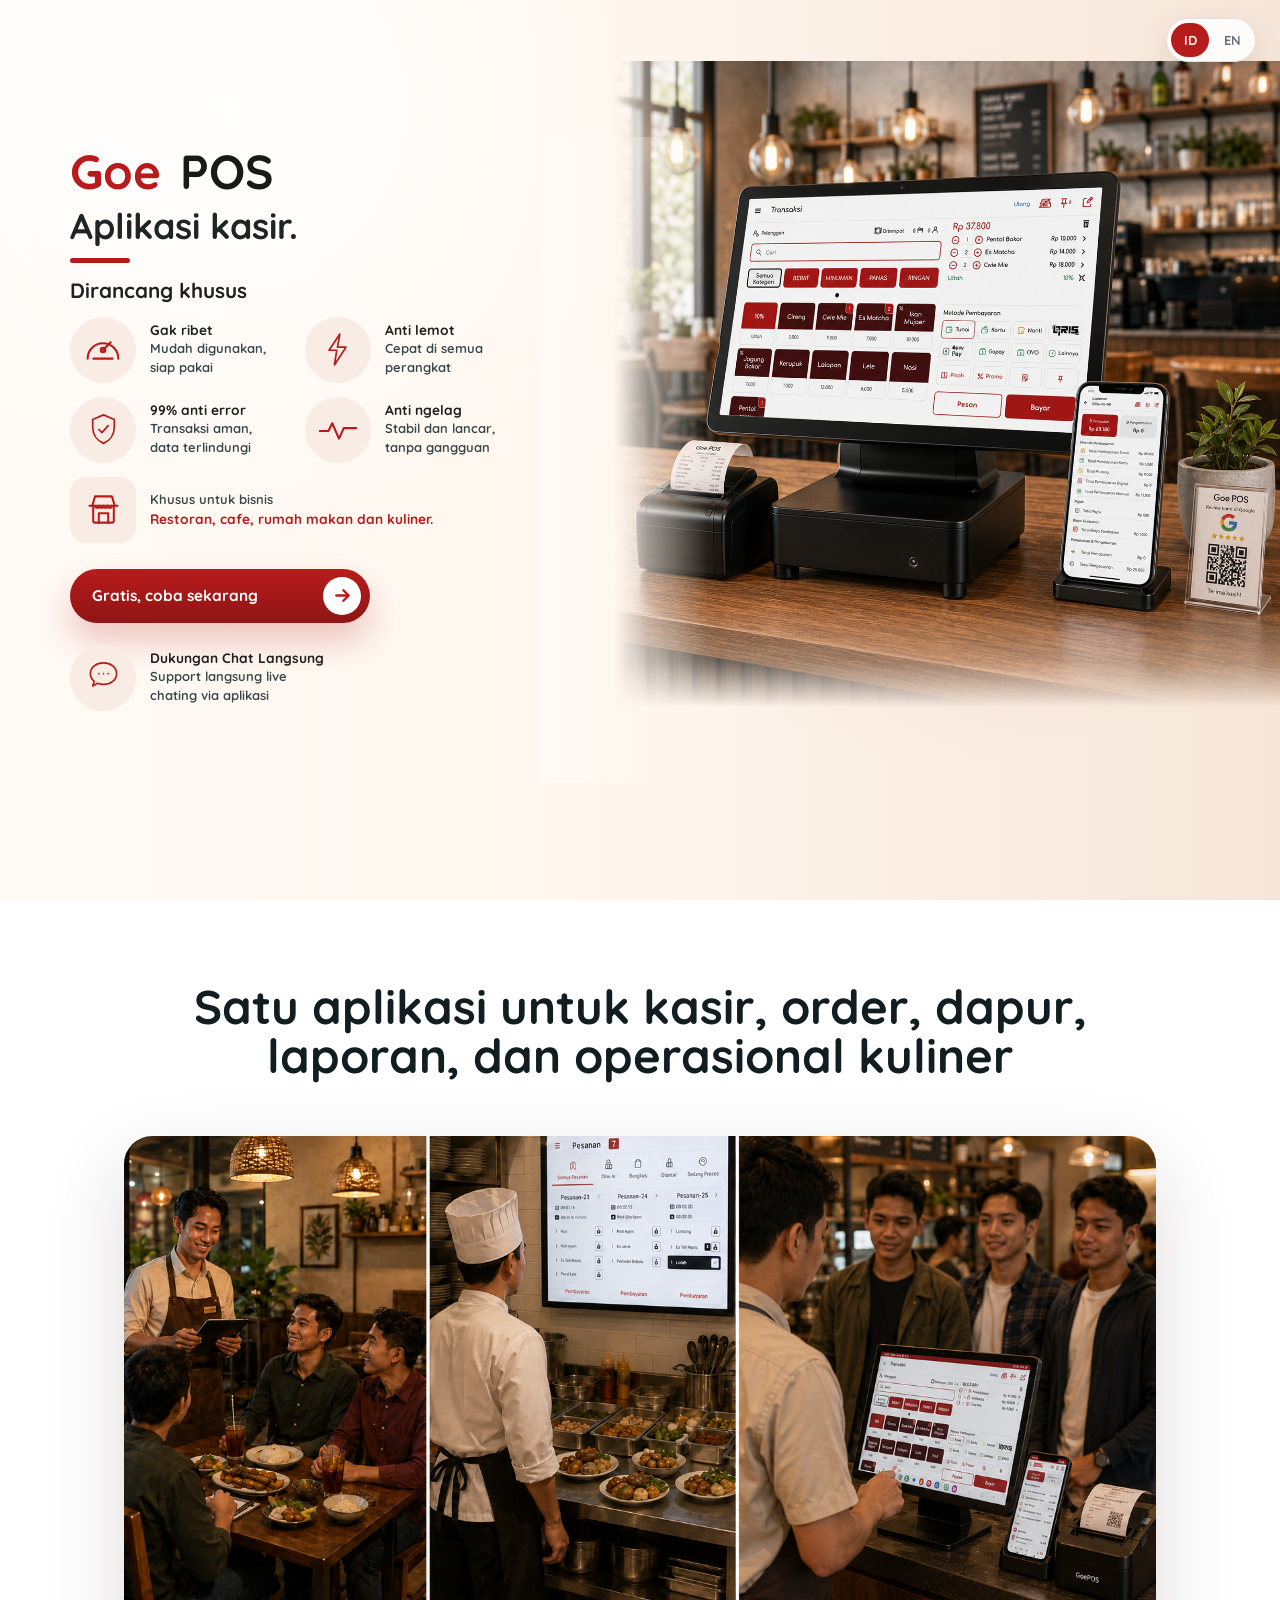
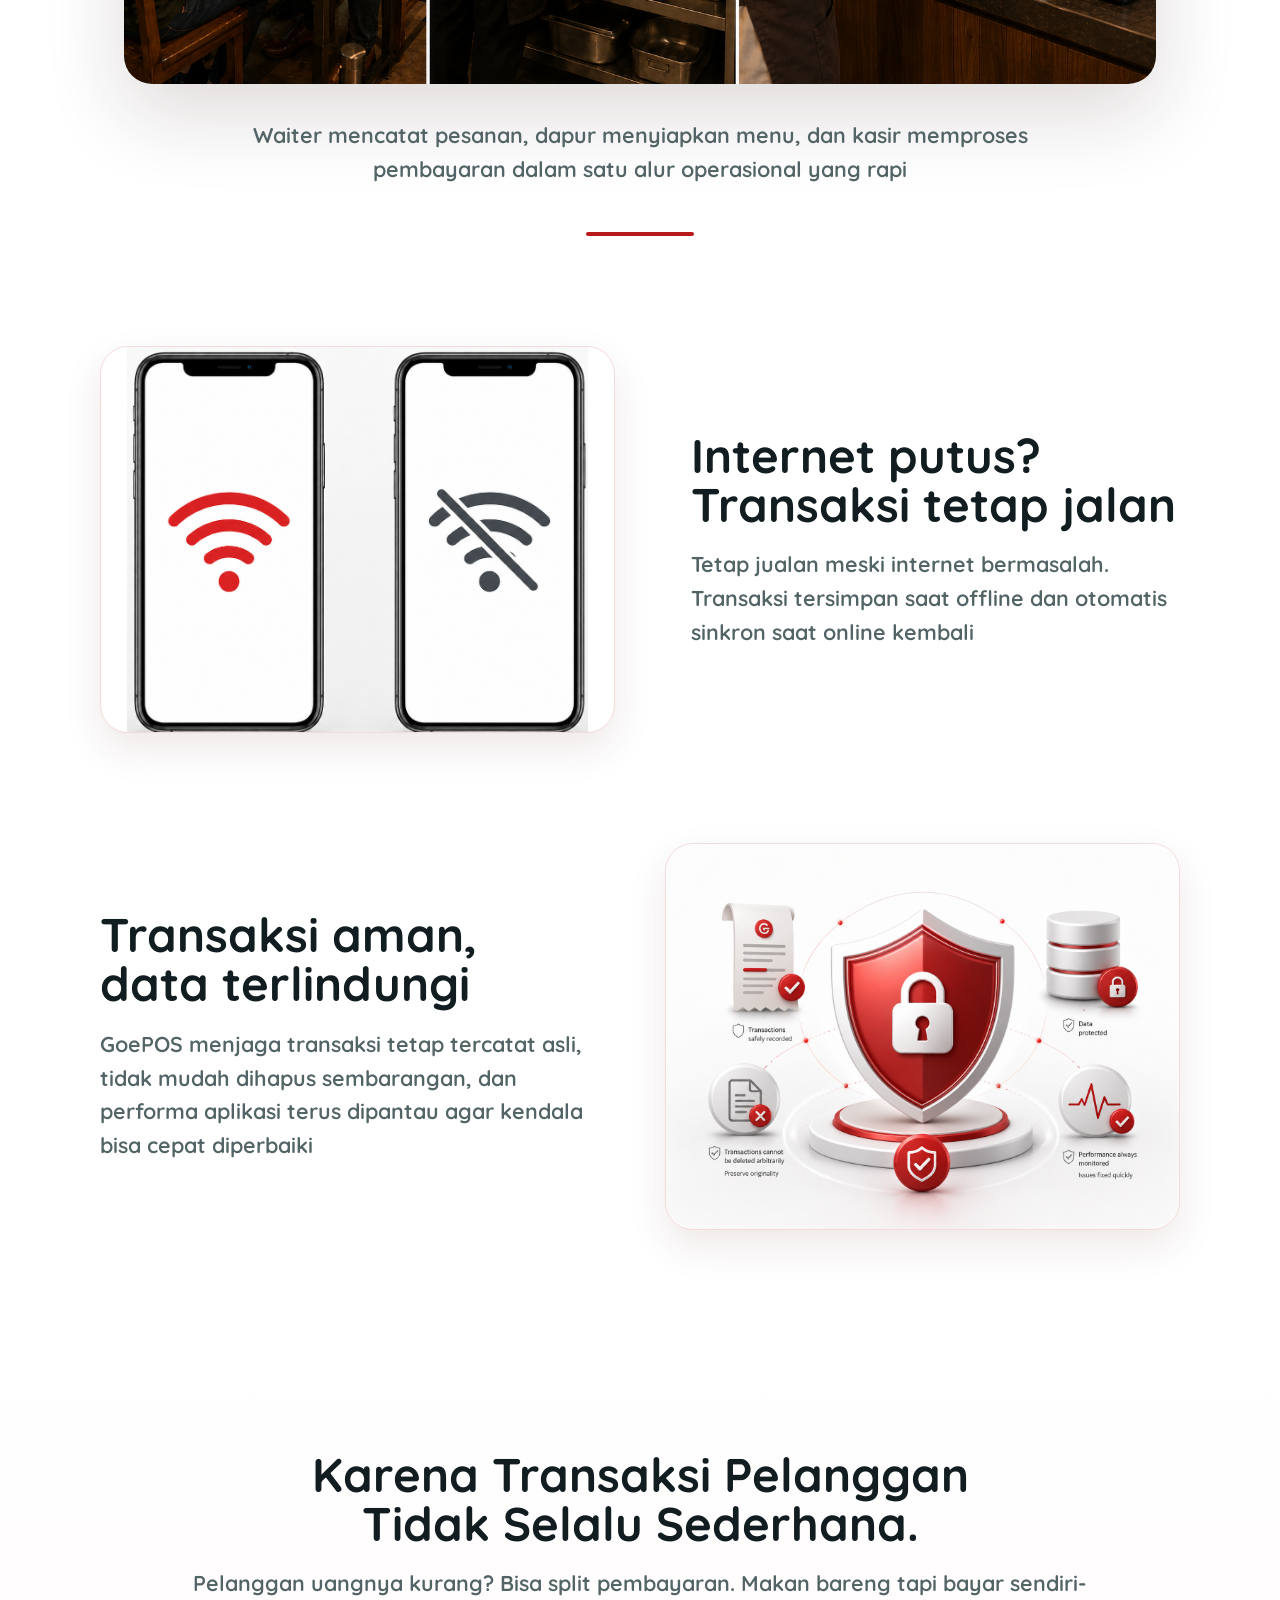
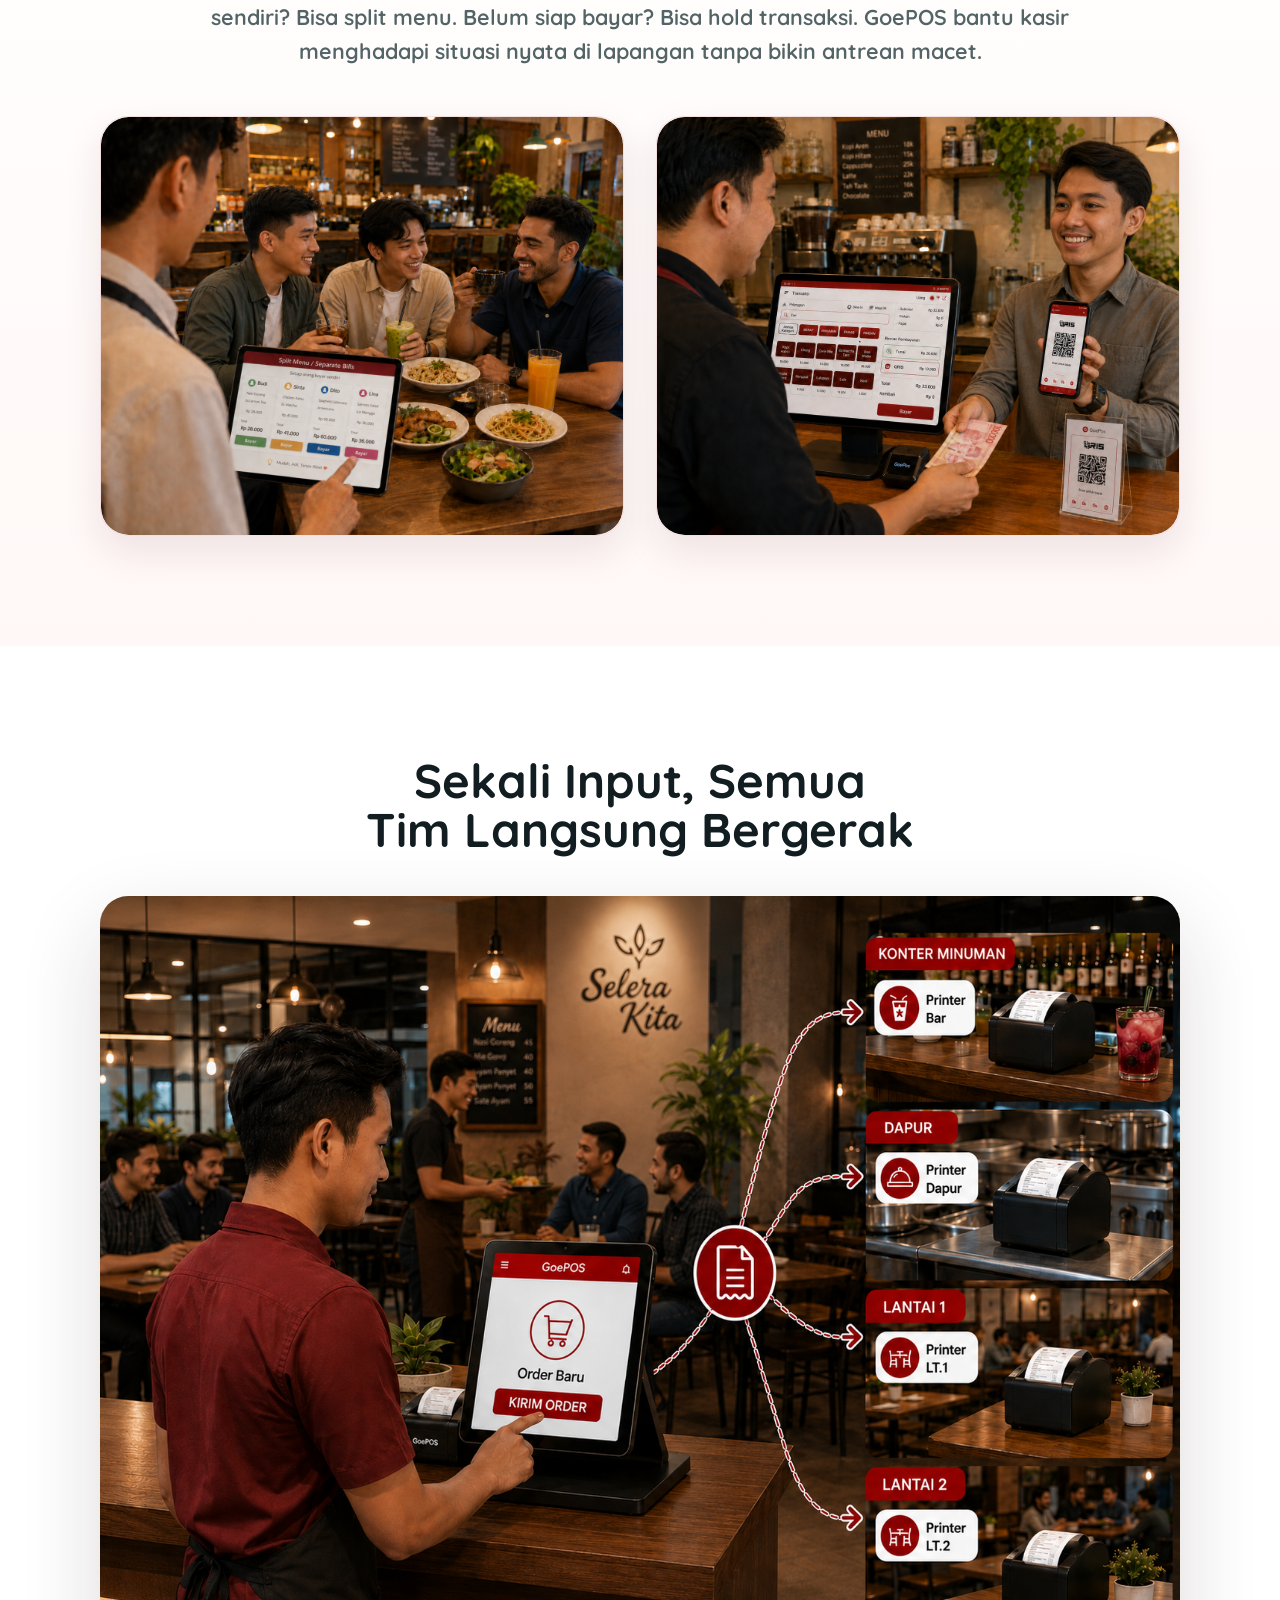
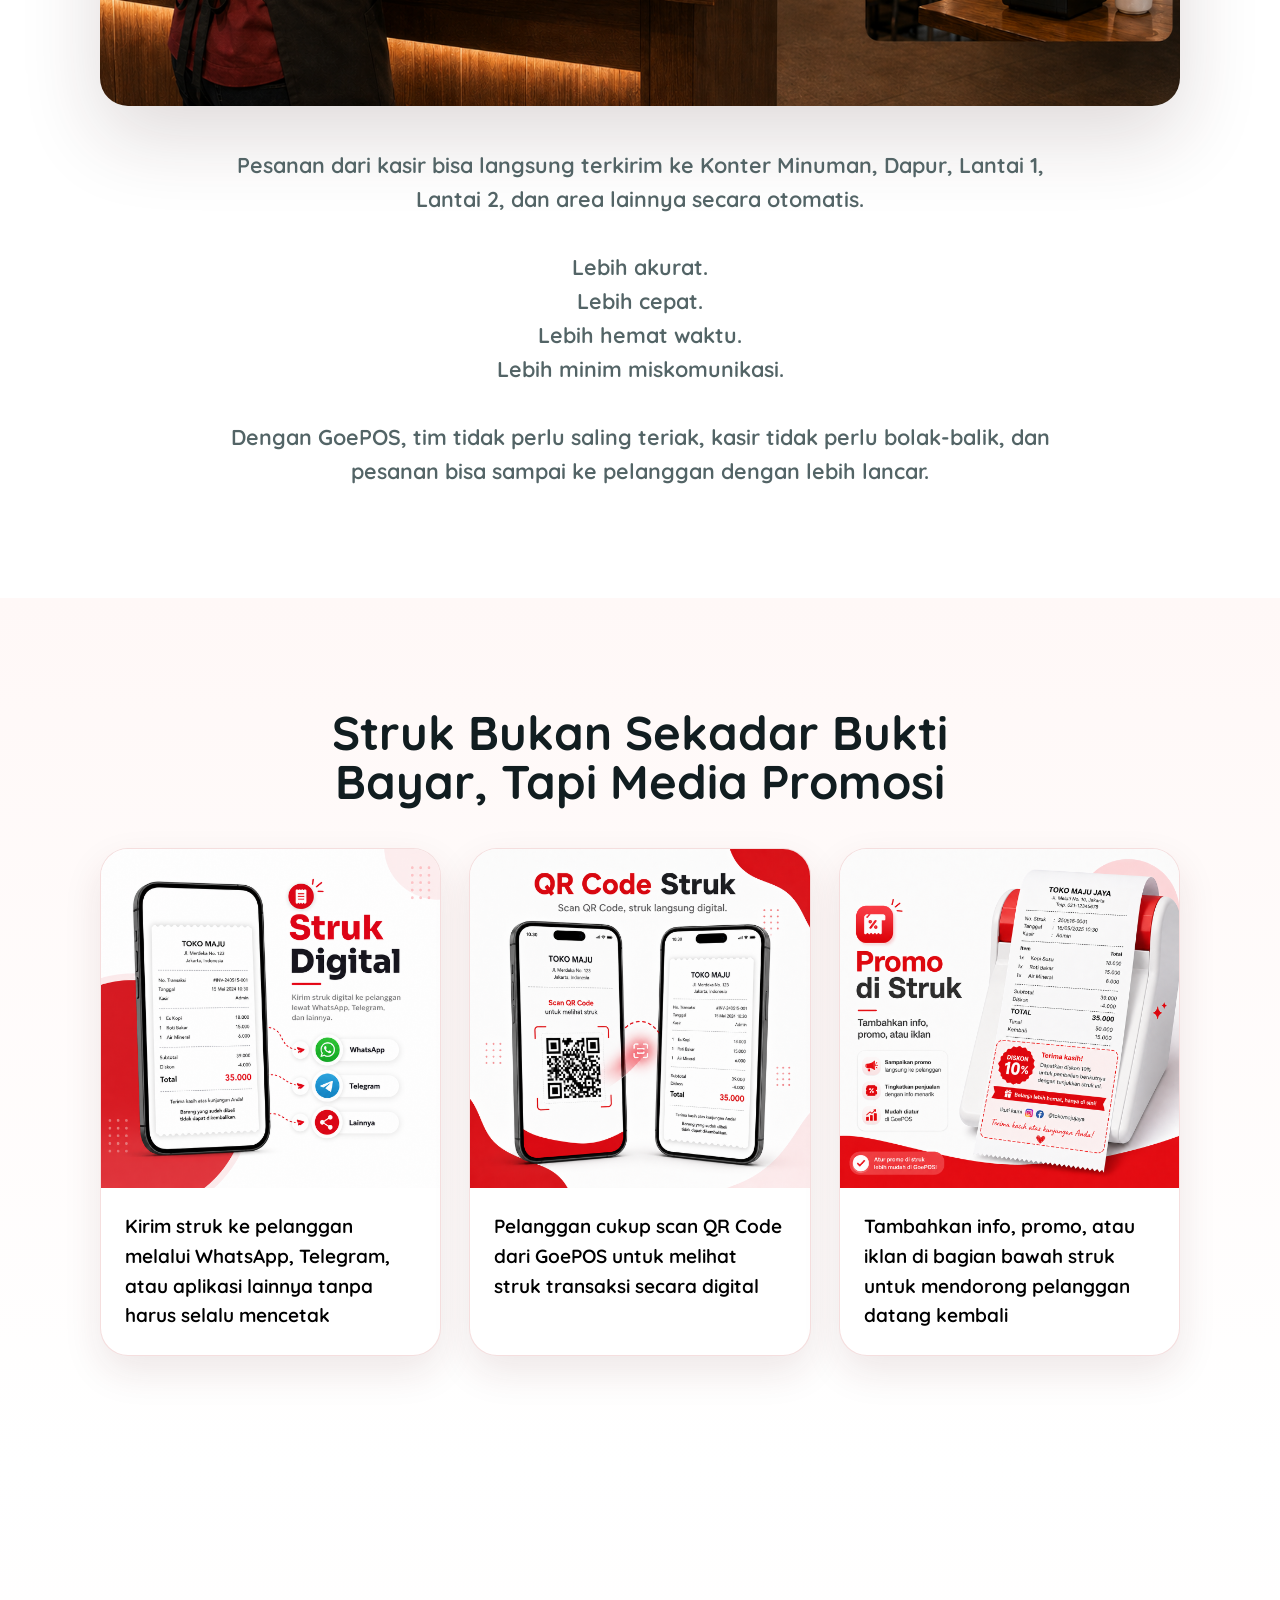
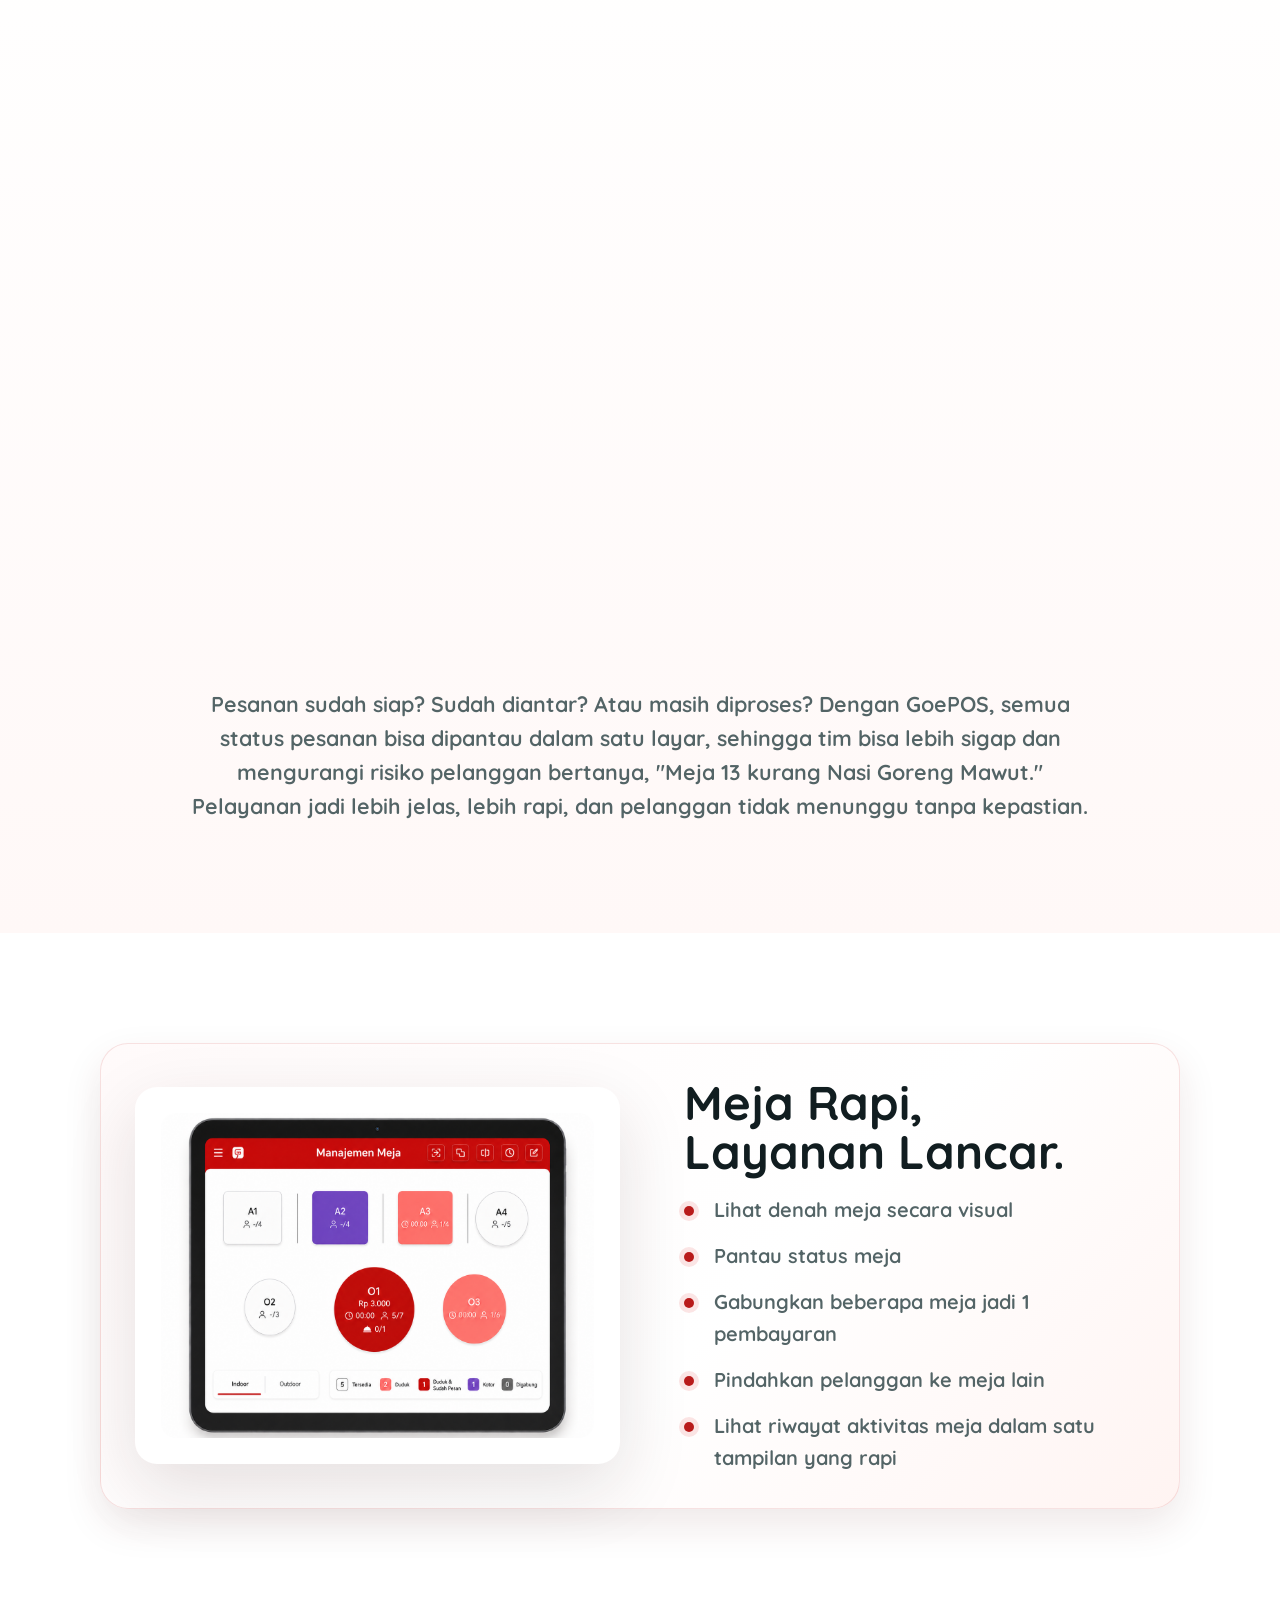
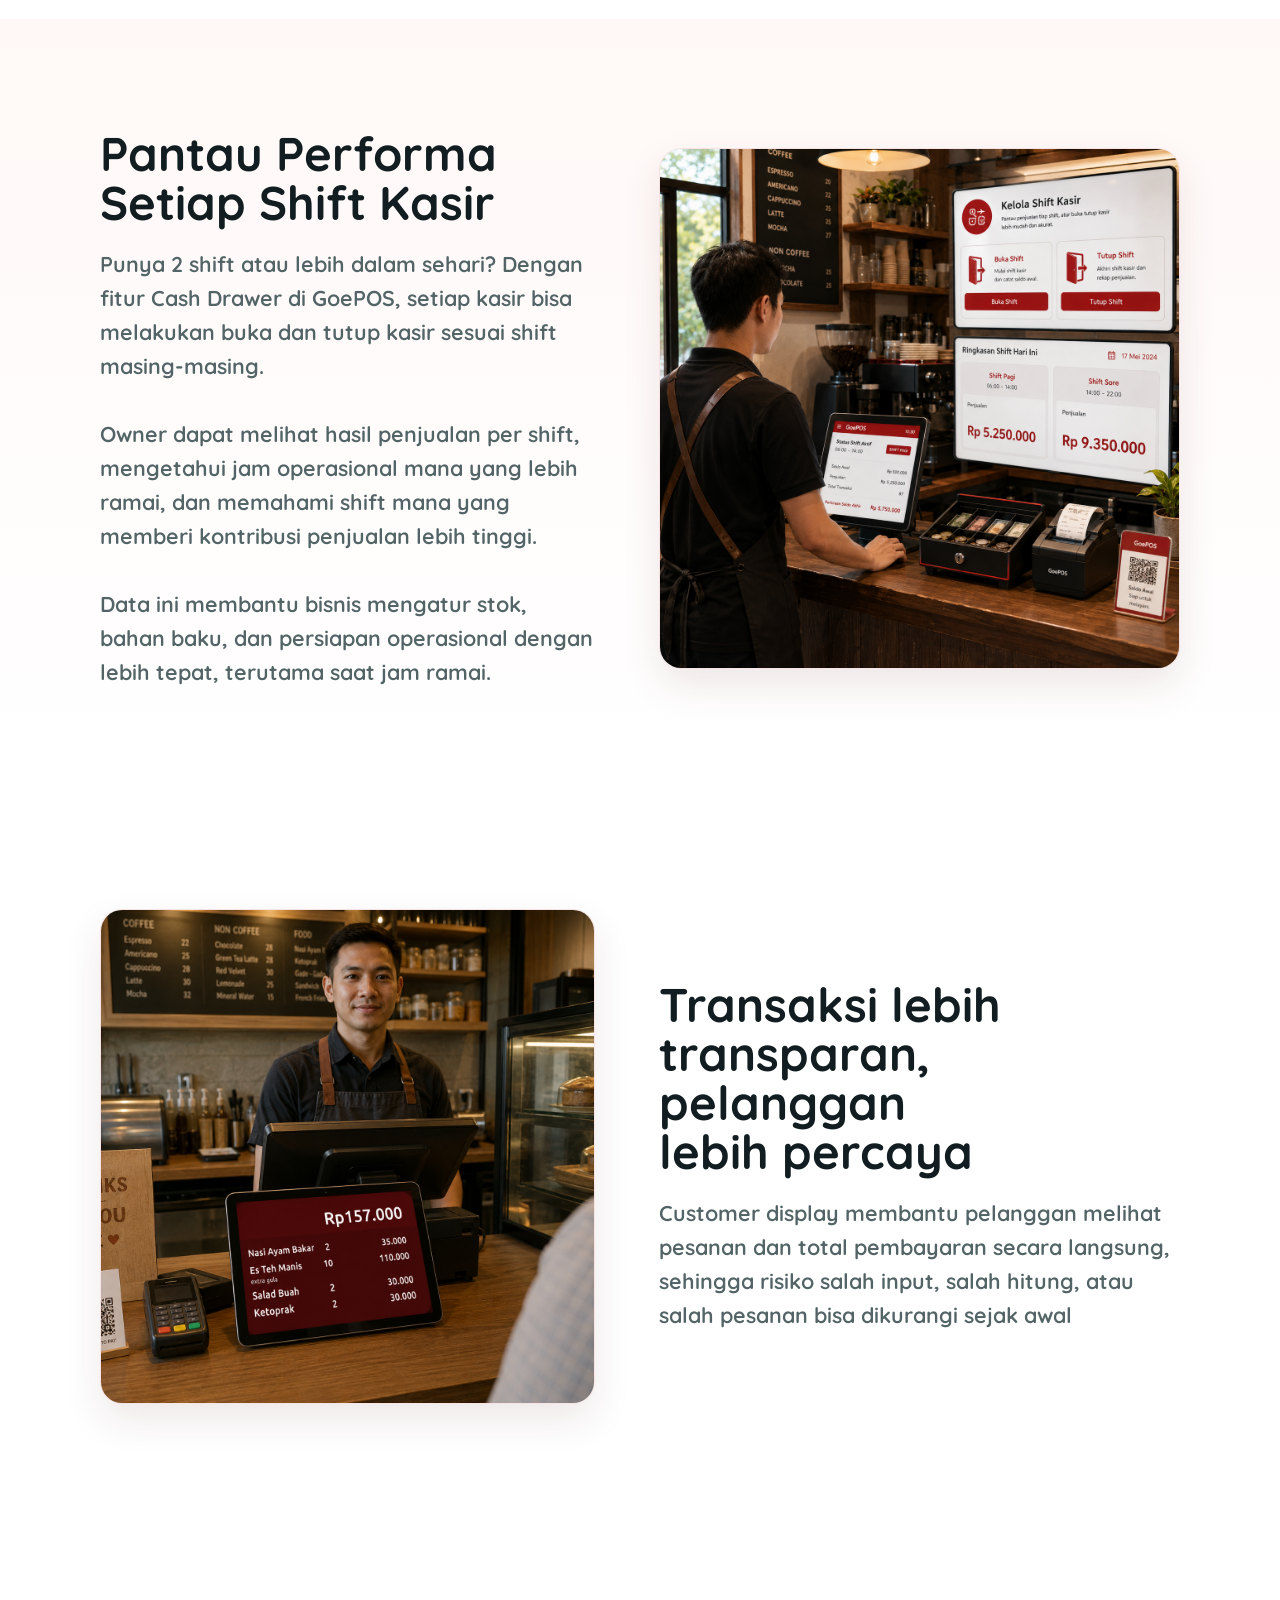
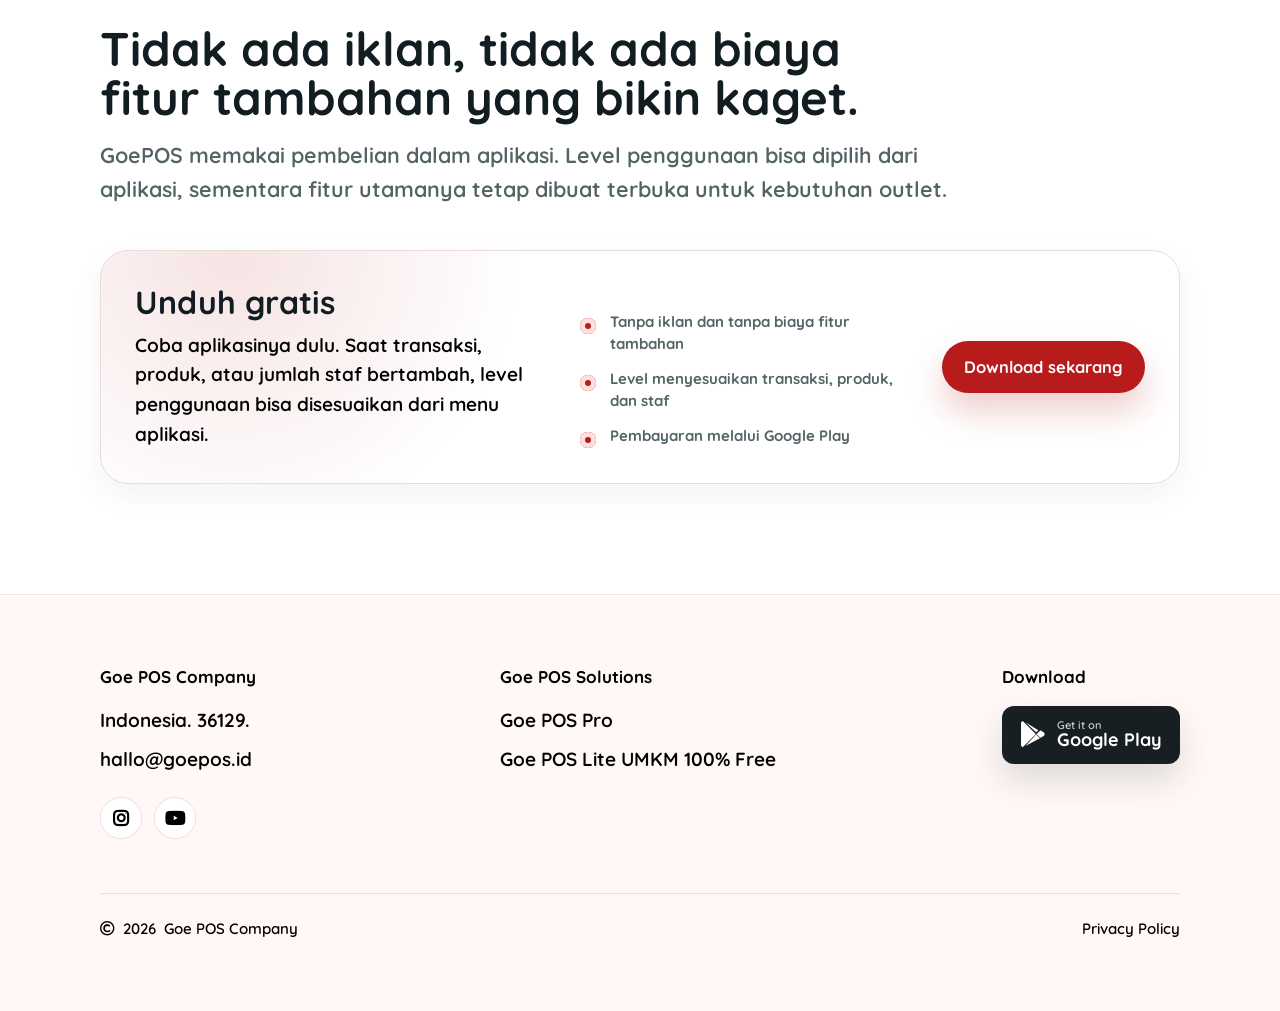
==== commit 4148e235: "done redesain web" ====
--- a/id.html
+++ b/id.html
@@ -4,26 +4,26 @@
   <meta charset="utf-8">
   <meta http-equiv="x-ua-compatible" content="ie=edge">
   <meta name="viewport" content="width=device-width, initial-scale=1">
-  <title>GoePOS - Aplikasi Kasir Cloud untuk Bisnis Kuliner</title>
-  <meta name="description" content="GoePOS adalah aplikasi kasir cloud untuk restoran, kafe, dan food truck. Bisa online dan offline, lengkap dengan pesanan lewat HP, KDS, stok, laporan, dan akses banyak pengguna.">
+  <title>GoePOS - Aplikasi Kasir untuk Bisnis Kuliner</title>
+  <meta name="description" content="GoePOS adalah aplikasi kasir untuk restoran, kafe, dan food truck. Bisa online dan offline, lengkap dengan pesanan lewat HP, KDS, stok, laporan, dan akses banyak pengguna.">
   <meta name="robots" content="index, follow">
   <meta name="theme-color" content="#B81B1B">
-  <link rel="canonical" href="https://goepos.id/id.html">
-  <link rel="alternate" hreflang="id" href="https://goepos.id/id.html">
-  <link rel="alternate" hreflang="en" href="https://goepos.id/">
+  <link rel="canonical" href="https://goepos.id/">
+  <link rel="alternate" hreflang="id" href="https://goepos.id/">
+  <link rel="alternate" hreflang="en" href="https://goepos.id/en.html">
   <link rel="alternate" hreflang="x-default" href="https://goepos.id/">
   <meta property="og:type" content="website">
   <meta property="og:locale" content="id_ID">
   <meta property="og:locale:alternate" content="en_US">
   <meta property="og:site_name" content="GoePOS">
-  <meta property="og:title" content="GoePOS - Aplikasi Kasir Cloud untuk Bisnis Kuliner">
-  <meta property="og:description" content="Aplikasi kasir cloud untuk restoran, kafe, rumah makan, dan bisnis kuliner. Tetap berjalan online maupun offline, lengkap dengan order, dapur, stok, laporan, dan multi-user.">
-  <meta property="og:url" content="https://goepos.id/id.html">
+  <meta property="og:title" content="GoePOS - Aplikasi Kasir untuk Bisnis Kuliner">
+  <meta property="og:description" content="Aplikasi kasir untuk restoran, kafe, rumah makan, dan bisnis kuliner. Tetap berjalan online maupun offline, lengkap dengan order, dapur, stok, laporan, dan multi-user.">
+  <meta property="og:url" content="https://goepos.id/">
   <meta property="og:image" content="https://goepos.id/img/goepos-hero-cafe-devices.png">
   <meta property="og:image:alt" content="Tampilan GoePOS di beberapa perangkat untuk operasional restoran dan kafe">
   <meta name="twitter:card" content="summary_large_image">
-  <meta name="twitter:title" content="GoePOS - Aplikasi Kasir Cloud untuk Bisnis Kuliner">
-  <meta name="twitter:description" content="Aplikasi kasir cloud untuk restoran, kafe, rumah makan, dan bisnis kuliner. Bisa online dan offline dengan fitur operasional lengkap.">
+  <meta name="twitter:title" content="GoePOS - Aplikasi Kasir untuk Bisnis Kuliner">
+  <meta name="twitter:description" content="Aplikasi kasir untuk restoran, kafe, rumah makan, dan bisnis kuliner. Bisa online dan offline dengan fitur operasional lengkap.">
   <meta name="twitter:image" content="https://goepos.id/img/goepos-hero-cafe-devices.png">
   <meta name="twitter:image:alt" content="Tampilan GoePOS di beberapa perangkat untuk operasional restoran dan kafe">
   <link rel="shortcut icon" type="image/x-icon" href="img/ic_goe.ico">
@@ -84,10 +84,10 @@
           "name": "GoePOS",
           "applicationCategory": "BusinessApplication",
           "operatingSystem": "Android",
-          "url": "https://goepos.id/id.html",
+          "url": "https://goepos.id/",
           "downloadUrl": "https://play.google.com/store/apps/details?id=com.pos.goe&hl=id",
           "image": "https://goepos.id/img/goepos-hero-cafe-devices.png",
-          "description": "GoePOS adalah aplikasi kasir cloud untuk restoran, kafe, rumah makan, food truck, dan bisnis kuliner yang dapat berjalan online maupun offline.",
+          "description": "GoePOS adalah aplikasi kasir untuk restoran, kafe, rumah makan, food truck, dan bisnis kuliner yang dapat berjalan online maupun offline.",
           "offers": {
             "@type": "Offer",
             "price": "0",
@@ -100,10 +100,10 @@
         },
         {
           "@type": "WebPage",
-          "@id": "https://goepos.id/id.html#webpage",
-          "url": "https://goepos.id/id.html",
-          "name": "GoePOS - Aplikasi Kasir Cloud untuk Bisnis Kuliner",
-          "description": "GoePOS adalah aplikasi kasir cloud untuk restoran, kafe, rumah makan, dan bisnis kuliner.",
+          "@id": "https://goepos.id/#webpage",
+          "url": "https://goepos.id/",
+          "name": "GoePOS - Aplikasi Kasir untuk Bisnis Kuliner",
+          "description": "GoePOS adalah aplikasi kasir untuk restoran, kafe, rumah makan, dan bisnis kuliner.",
           "isPartOf": {
             "@id": "https://goepos.id/#website"
           },
@@ -118,8 +118,8 @@
 </head>
 <body>
   <div class="language-switch" aria-label="Pilihan bahasa">
-    <button type="button" data-lang-option="id">ID</button>
-    <button type="button" data-lang-option="en">EN</button>
+    <button type="button" data-lang-option="id" data-lang-url="/">ID</button>
+    <button type="button" data-lang-option="en" data-lang-url="en.html">EN</button>
   </div>
 
   <main id="home">
@@ -299,7 +299,7 @@
 
         <div class="flexible-transaction-grid">
           <article class="flexible-transaction-card reveal">
-            <img src="img/goepos-split-bills-cafe.png" alt="Split menu dan separate bills di GoePOS">
+            <img src="img/goepos-split-bills-cafe.png" alt="Split menu dan pisah tagihan di GoePOS">
           </article>
           <article class="flexible-transaction-card reveal">
             <img src="img/goepos-mixed-payment-cafe.png" alt="Pembayaran campuran tunai dan QRIS di GoePOS">
@@ -364,7 +364,7 @@
           </article>
         </div>
 
-        <p class="active-orders-description reveal" data-i18n="activeOrdersText">Pesanan sudah siap? Sudah diantar? Atau masih diproses? Dengan GoePOS, semua status pesanan bisa dipantau dalam satu layar, sehingga tim bisa lebih sigap dan mengurangi risiko pelanggan bertanya, “Meja 13 kurang Nasi Goreng Mawut.” Pelayanan jadi lebih jelas, lebih rapi, dan pelanggan tidak menunggu tanpa kepastian.</p>
+        <p class="active-orders-description reveal" data-i18n="activeOrdersText">Pesanan sudah siap? Sudah diantar? Atau masih diproses? Dengan GoePOS, semua status pesanan bisa dipantau dalam satu layar, sehingga tim bisa lebih sigap dan mengurangi risiko pelanggan bertanya, "Meja 13 kurang Nasi Goreng Mawut." Pelayanan jadi lebih jelas, lebih rapi, dan pelanggan tidak menunggu tanpa kepastian.</p>
       </div>
     </section>
 
@@ -484,7 +484,7 @@
         <span>2026</span>
         <span>Goe POS Company</span>
       </div>
-      <a href="https://goepos.id/privacypolicy" target="_blank" rel="noopener">Privacy Policy</a>
+      <a href="https://goepos.id/privacypolicy.html" target="_blank" rel="noopener">Privacy Policy</a>
     </div>
   </footer>
 
--- a/css/landing.css
+++ b/css/landing.css
@@ -3137,8 +3137,9 @@
 
 /* Hero refinements requested after visual review. */
 .goepos-hero-container {
-  width: 100%;
-  padding: 20px 0 0 78px;
+  width: min(1480px, calc(100% - 96px));
+  margin: 0 auto;
+  padding: 20px 0 0;
   grid-template-columns: minmax(430px, 0.78fr) minmax(0, 1.22fr);
   gap: 10px;
 }
@@ -3334,6 +3335,7 @@
 
 @media (max-width: 1280px) {
   .goepos-hero-container {
+    width: 100%;
     padding-left: 56px;
   }
 
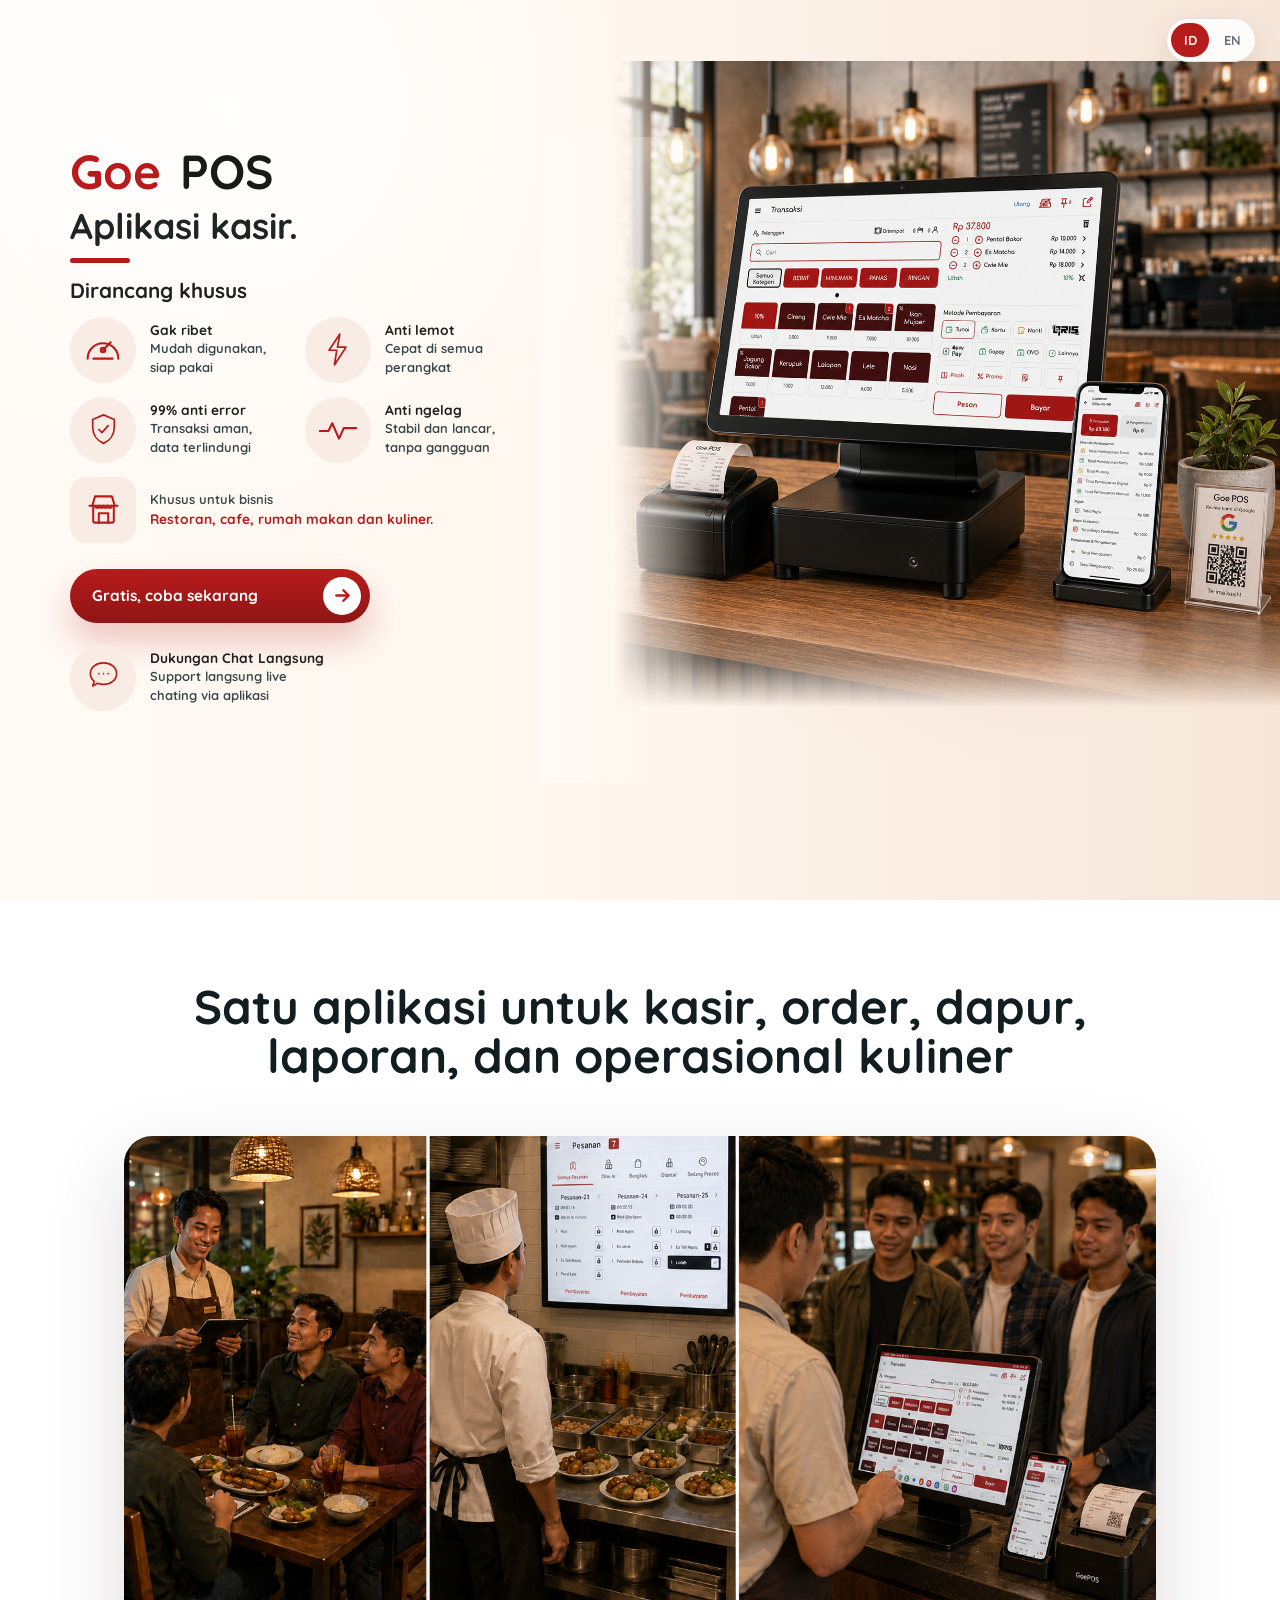
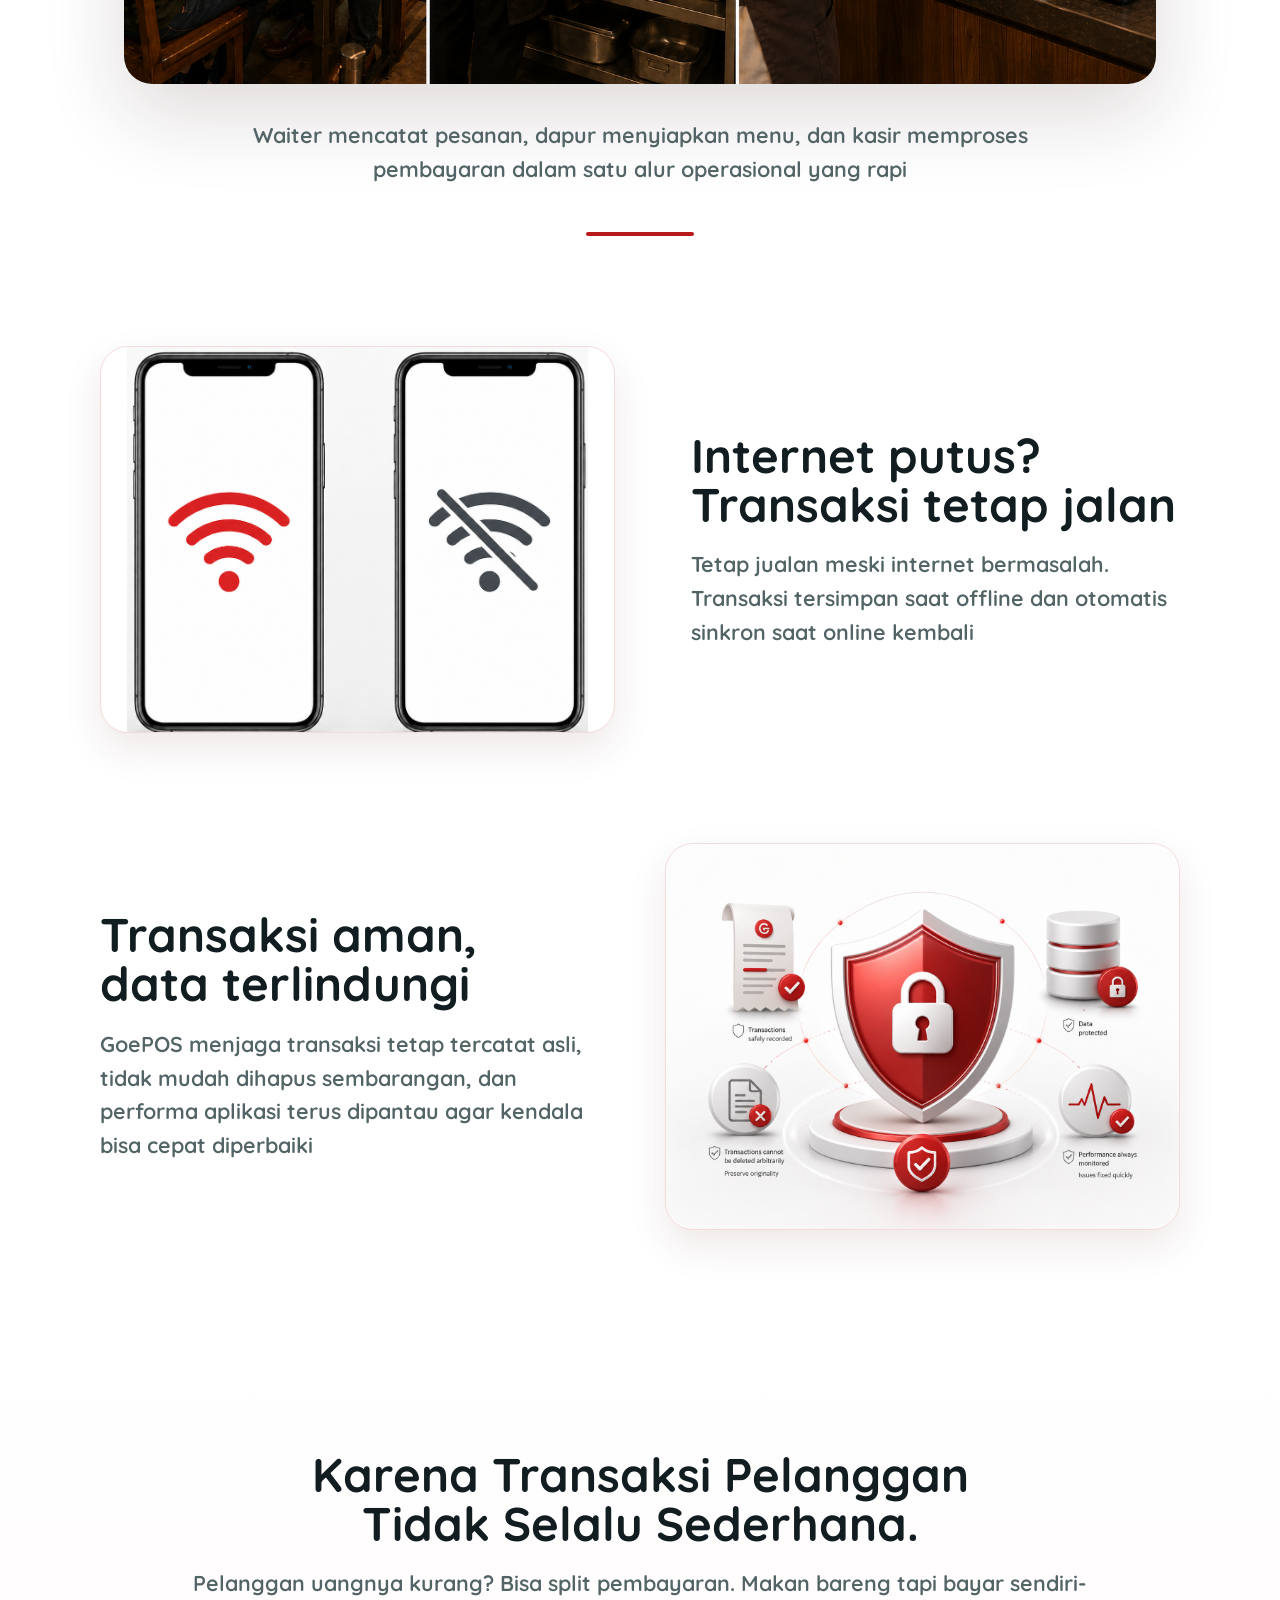
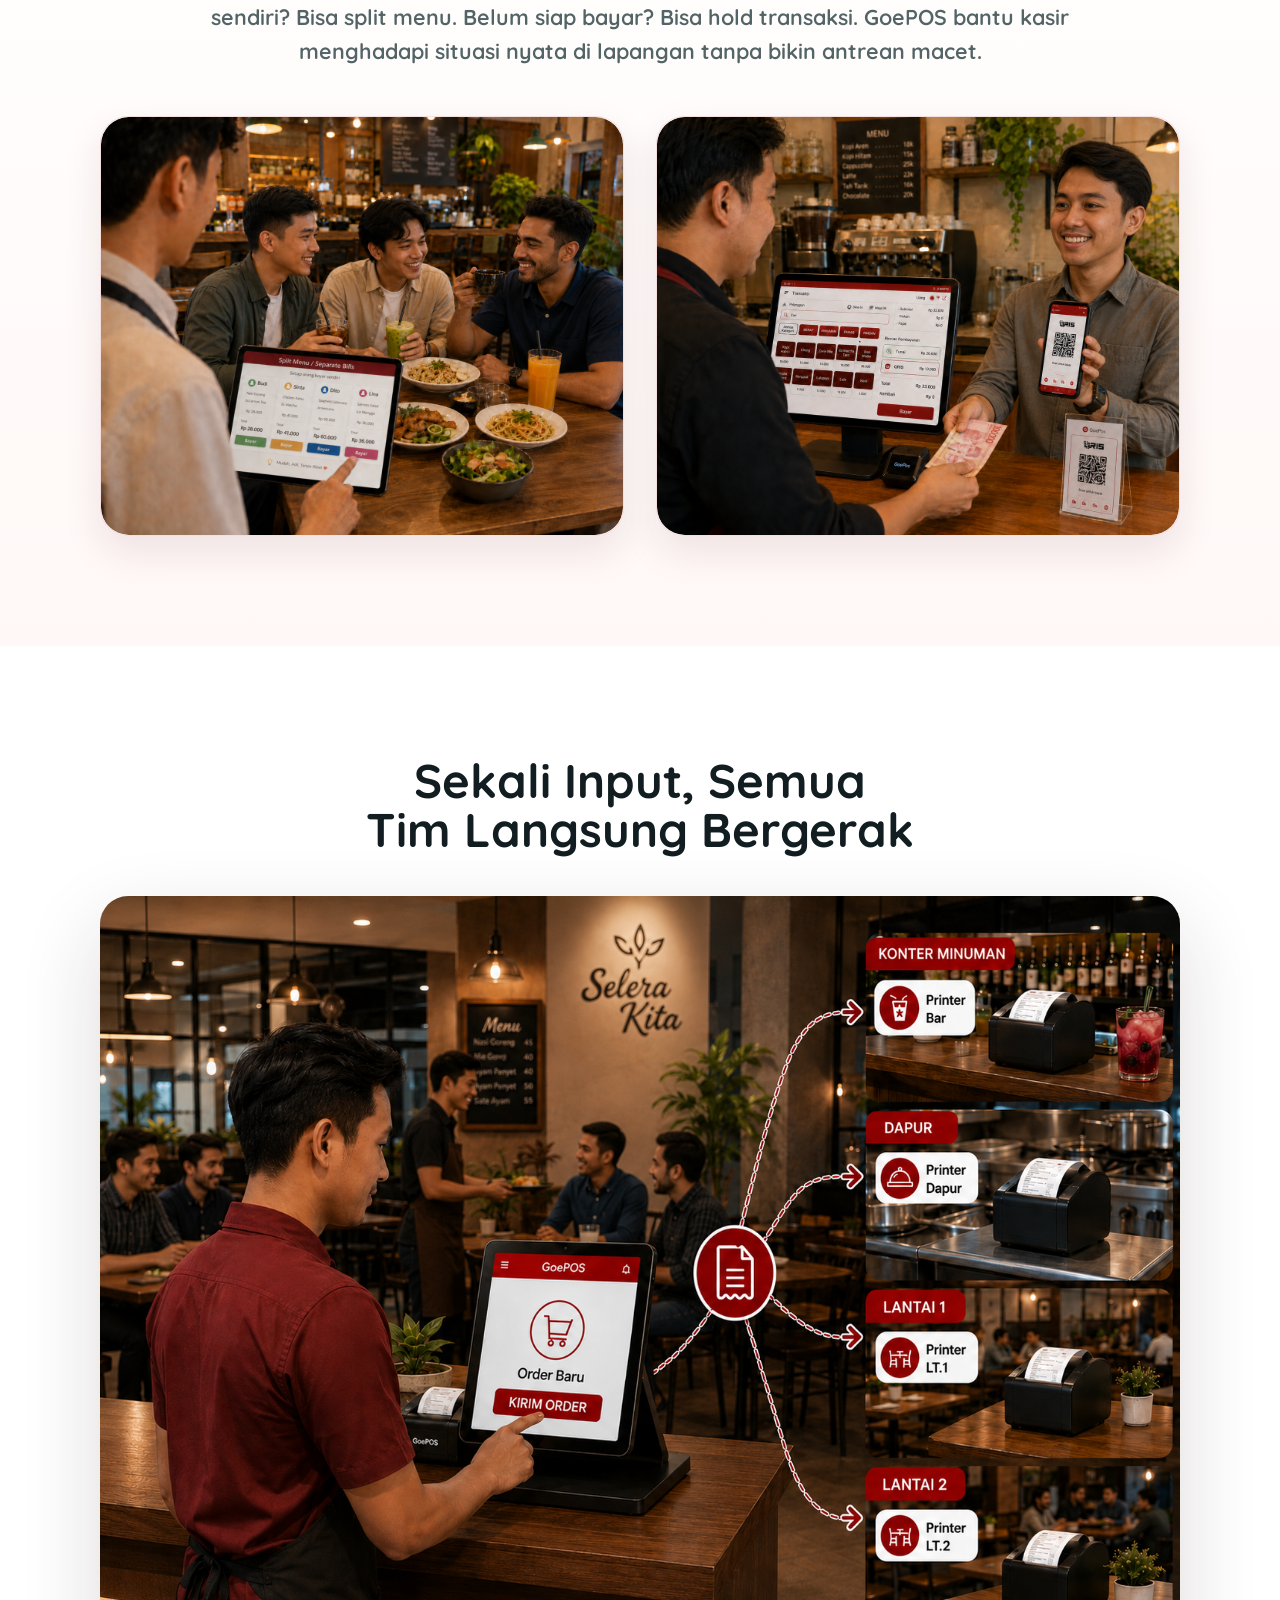
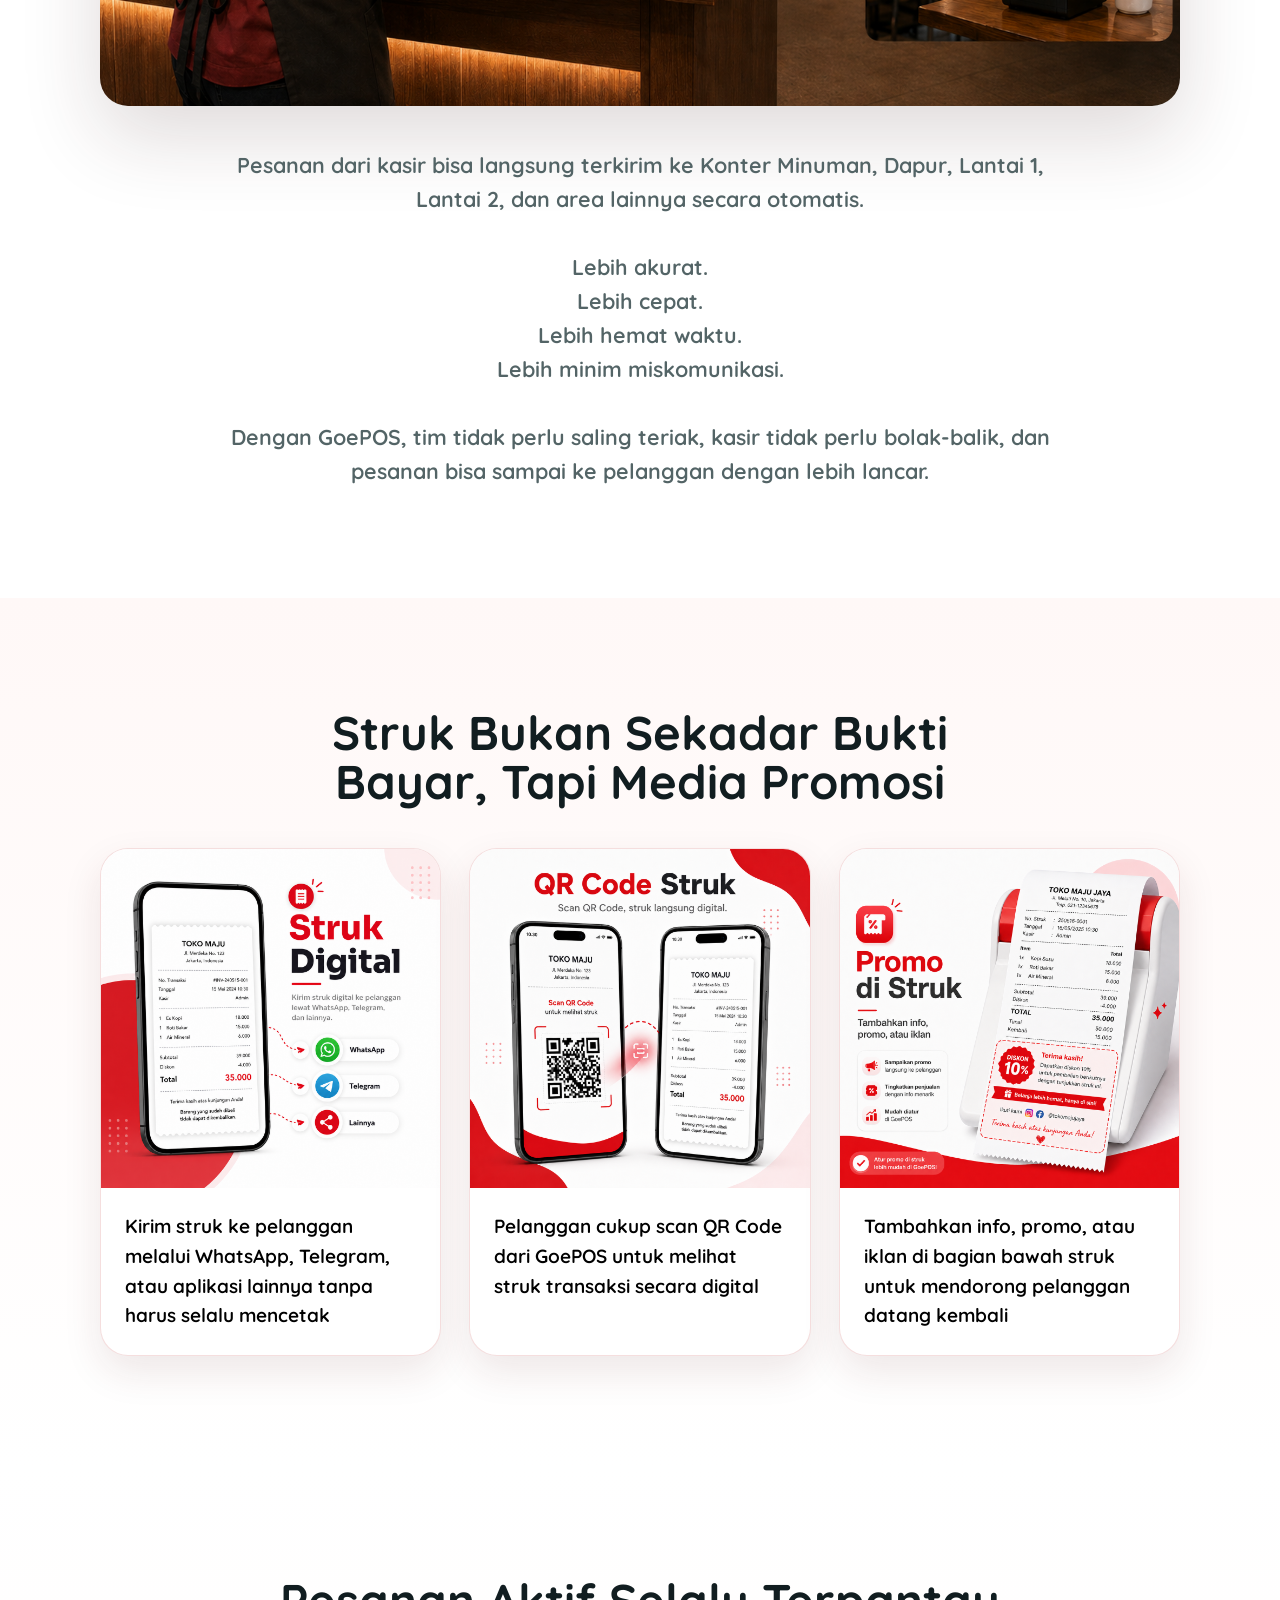
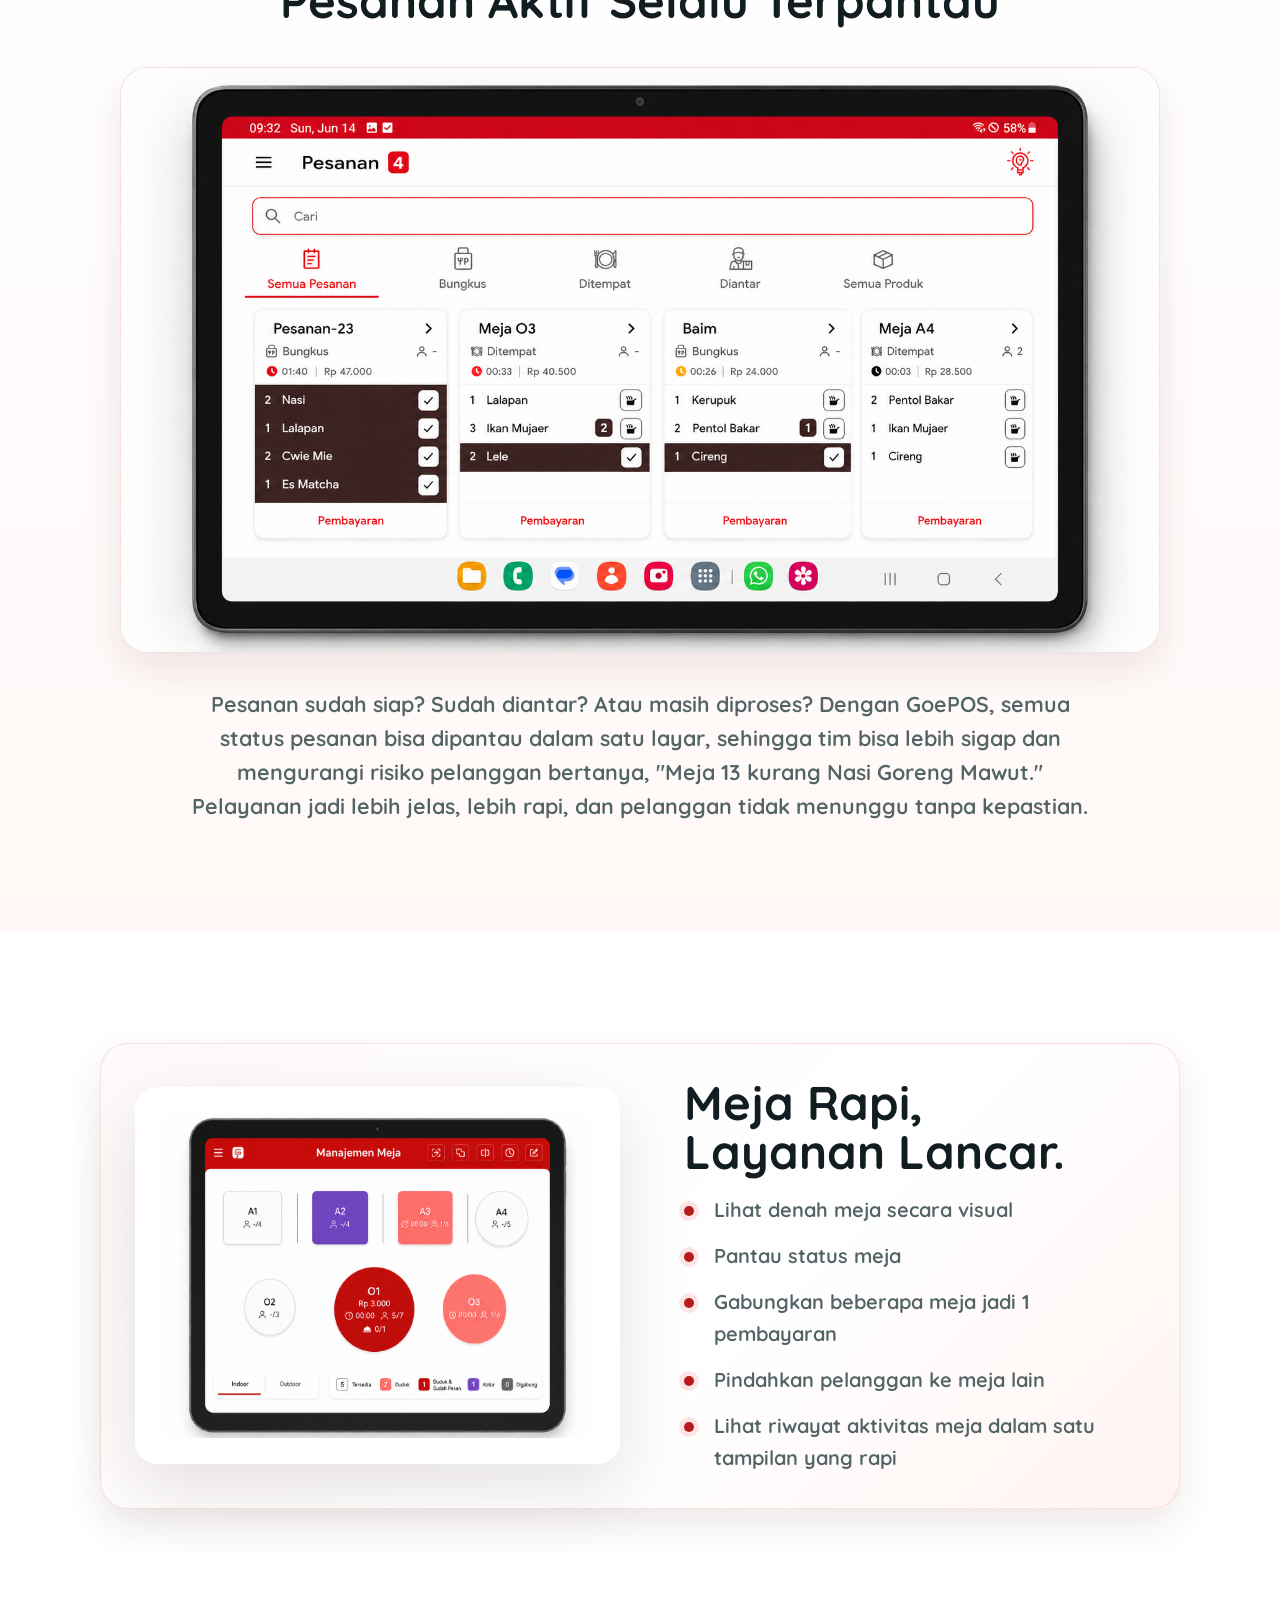
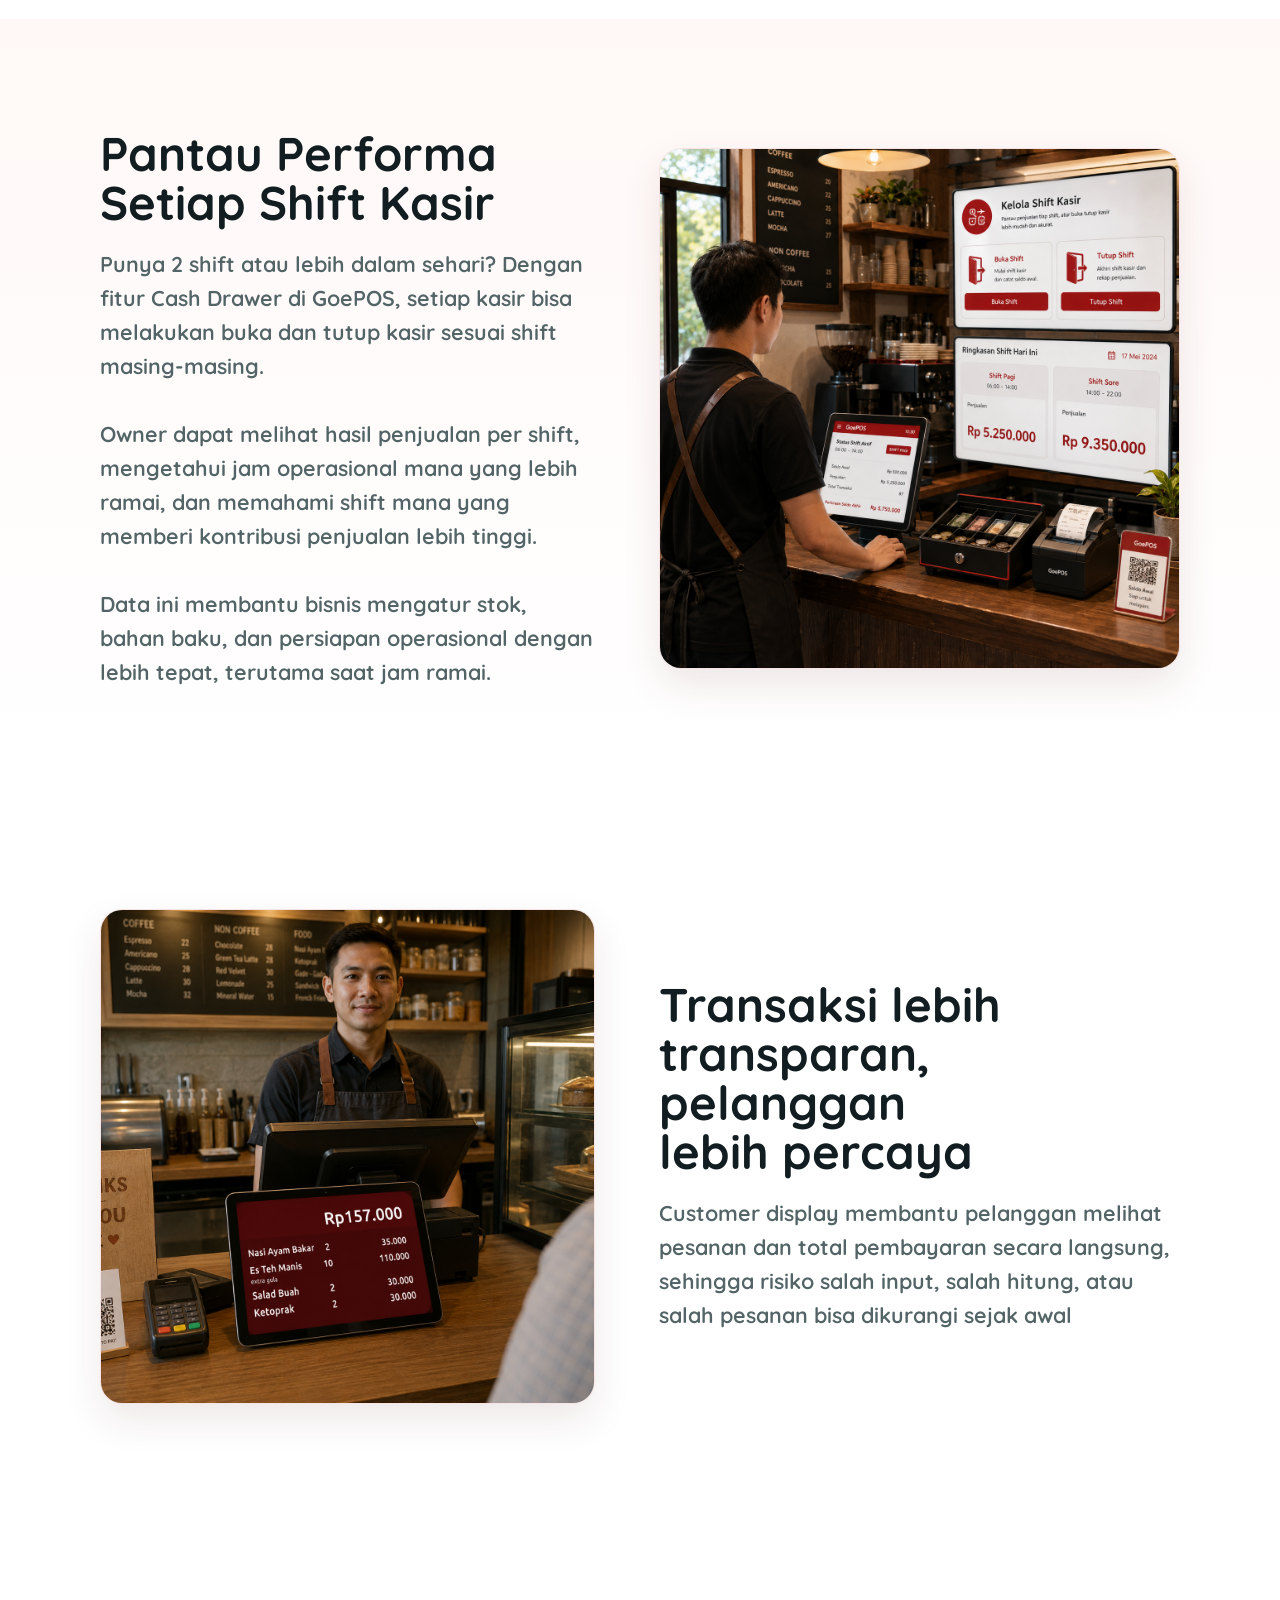
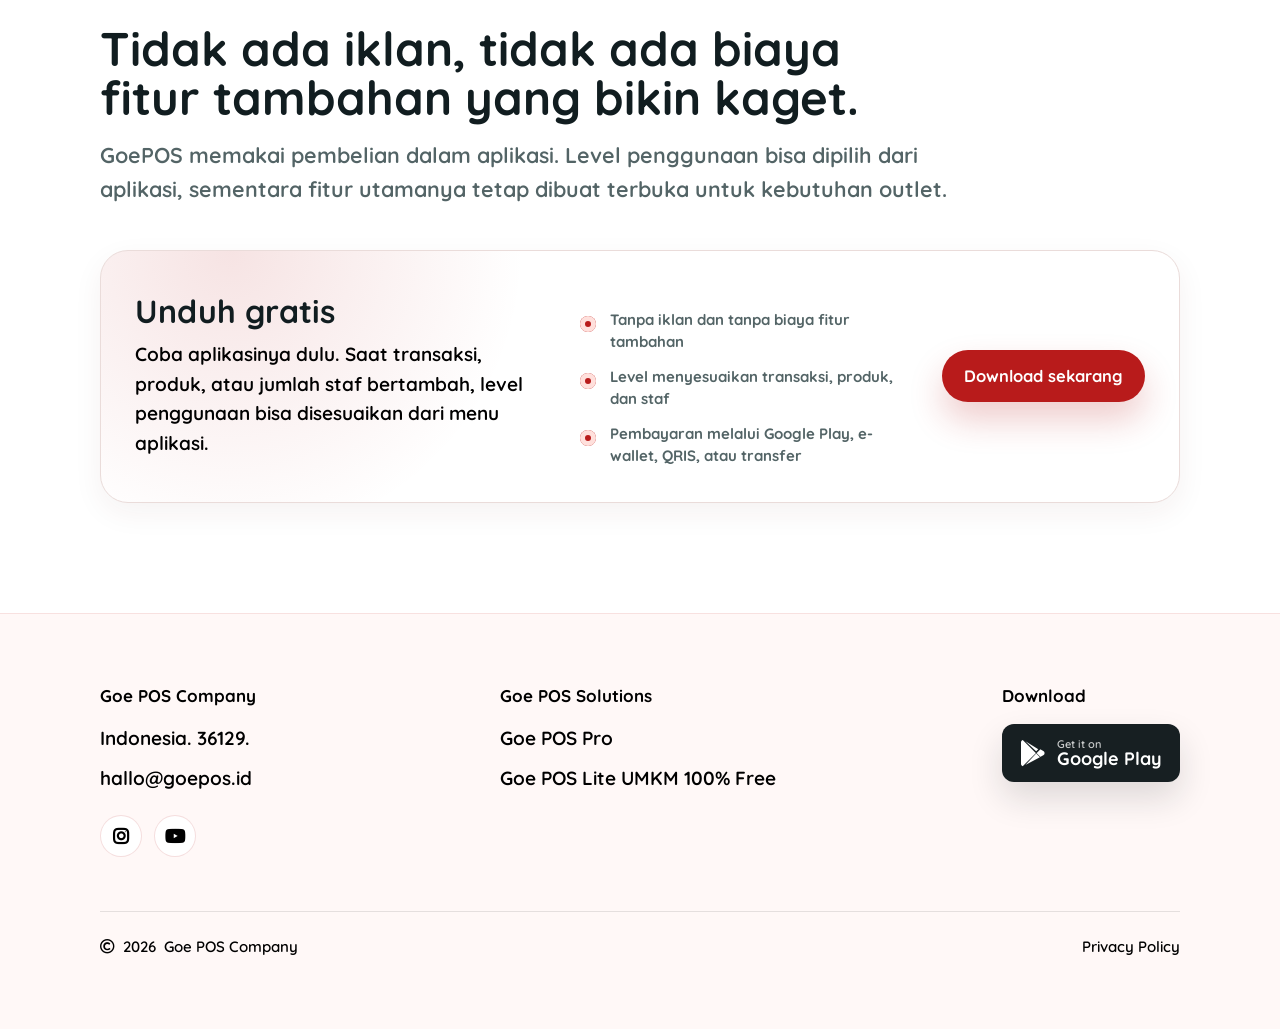
==== commit b35abc9e: "done redesain web" ====
--- a/id.html
+++ b/id.html
@@ -430,7 +430,7 @@
           <ul class="check-list">
             <li data-i18n="pricingPoint1">Tanpa iklan dan tanpa biaya fitur tambahan</li>
             <li data-i18n="pricingPoint2">Level menyesuaikan transaksi, produk, dan staf</li>
-            <li data-i18n="pricingPoint3">Pembayaran melalui Google Play</li>
+            <li data-i18n="pricingPoint3">Pembayaran melalui Google Play, e-wallet, QRIS, atau transfer</li>
           </ul>
           <a class="btn btn-primary" href="https://play.google.com/store/apps/details?id=com.pos.goe&hl=id" target="_blank" rel="noopener" onclick="gtag_report_conversion('https://play.google.com/store/apps/details?id=com.pos.goe&hl=id')">
             <span data-i18n="pricingCta">Download sekarang</span>
